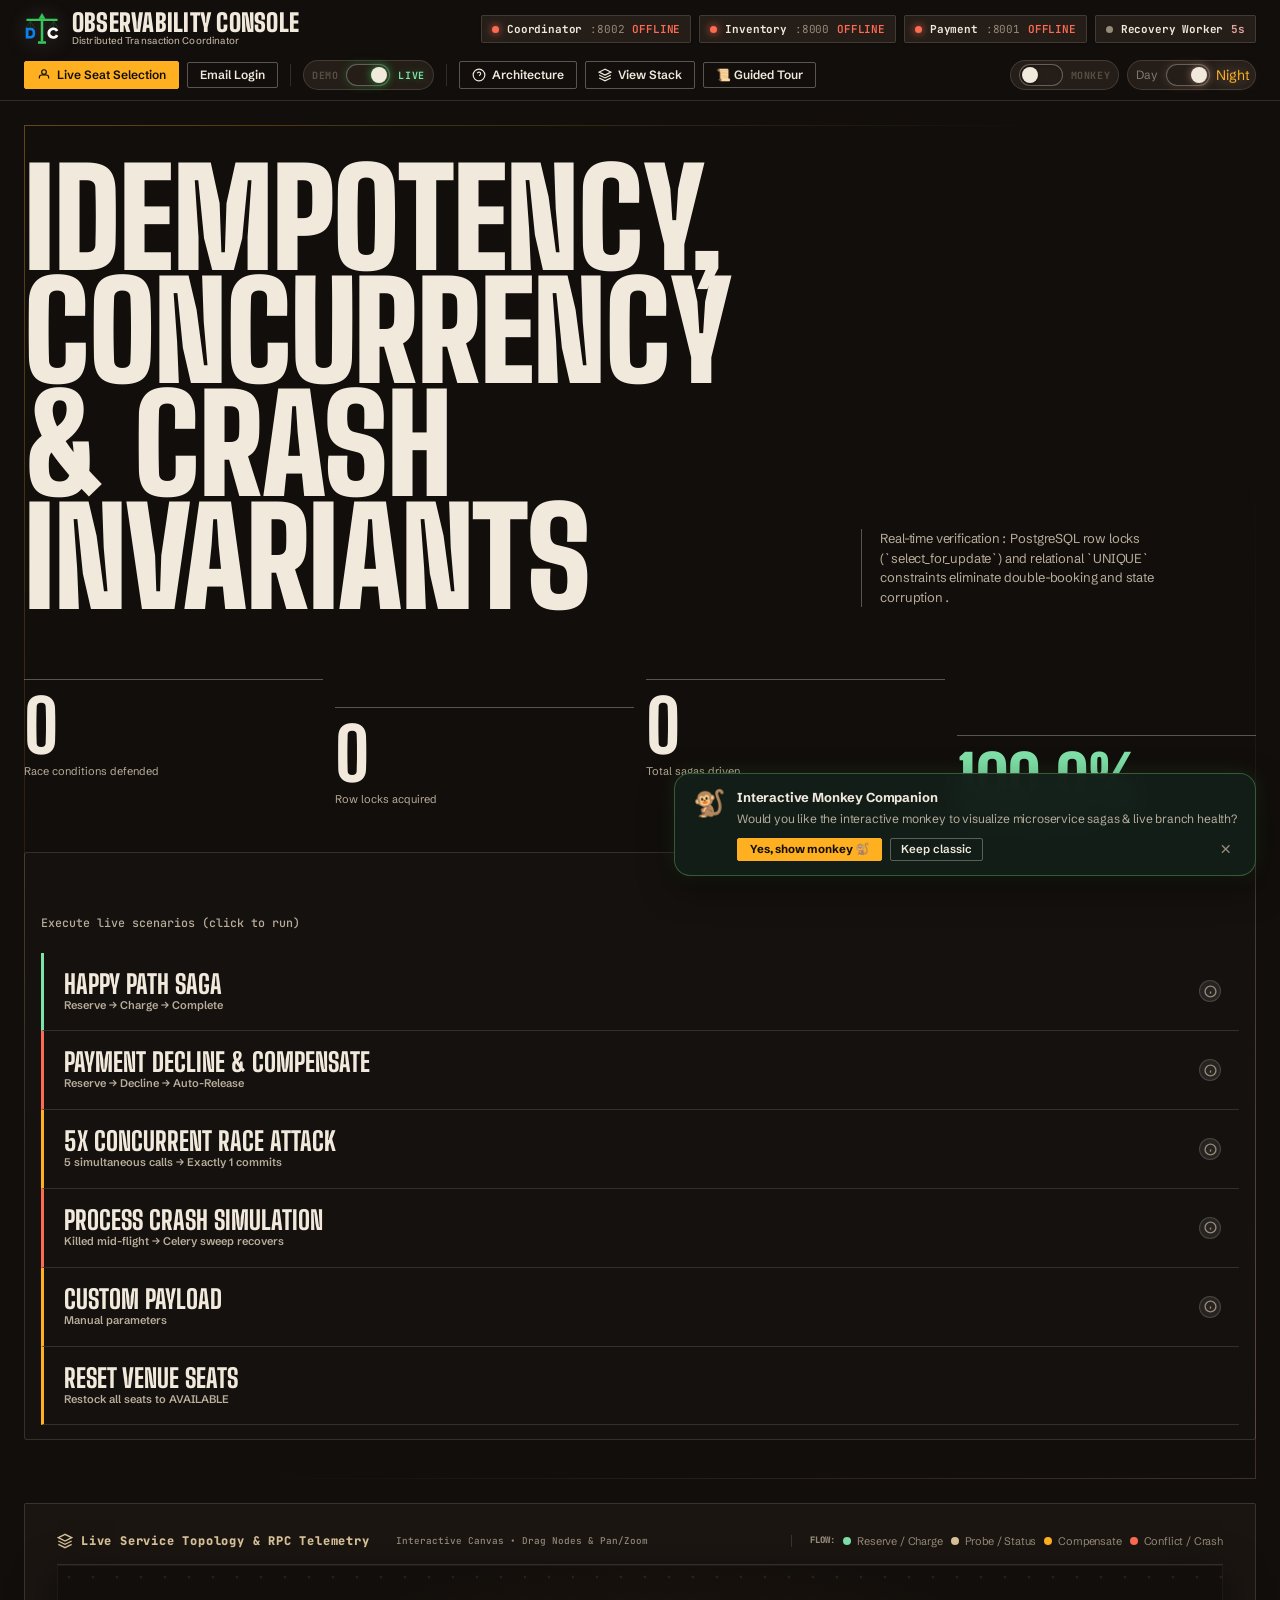
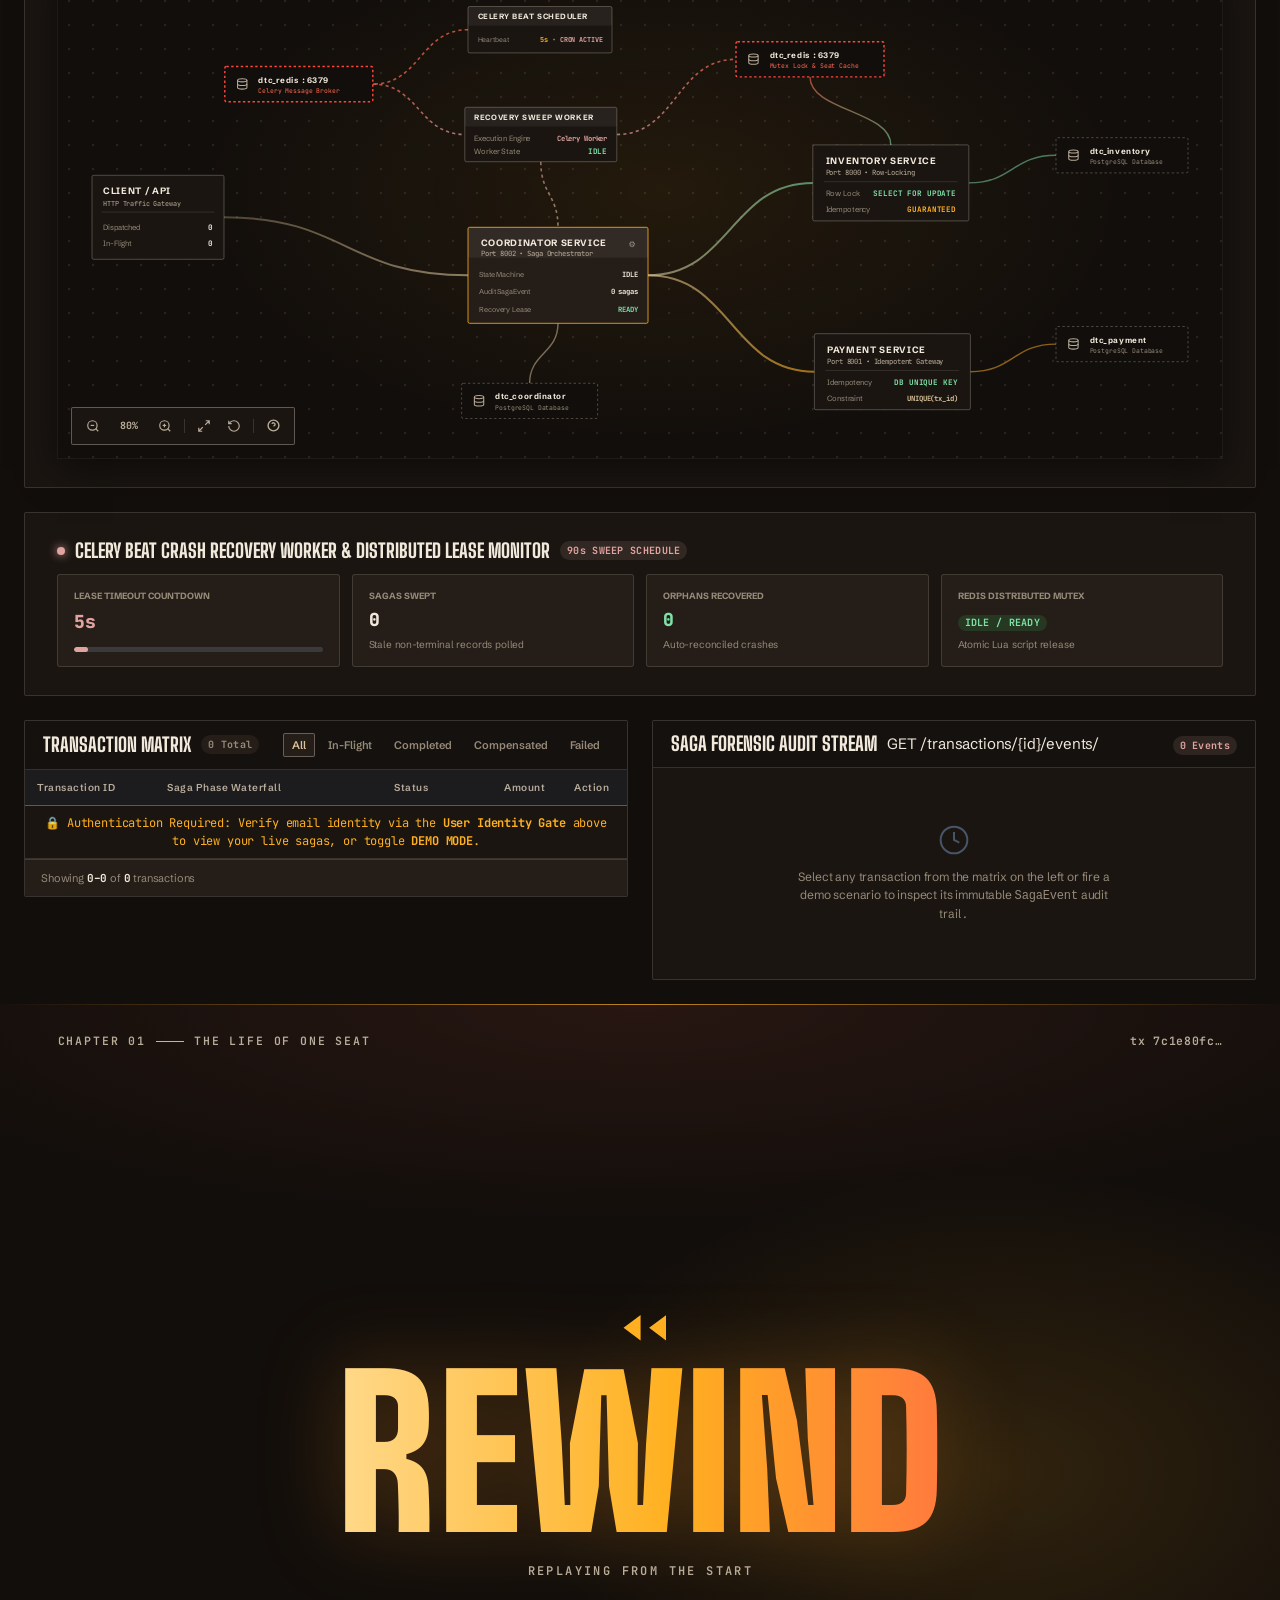
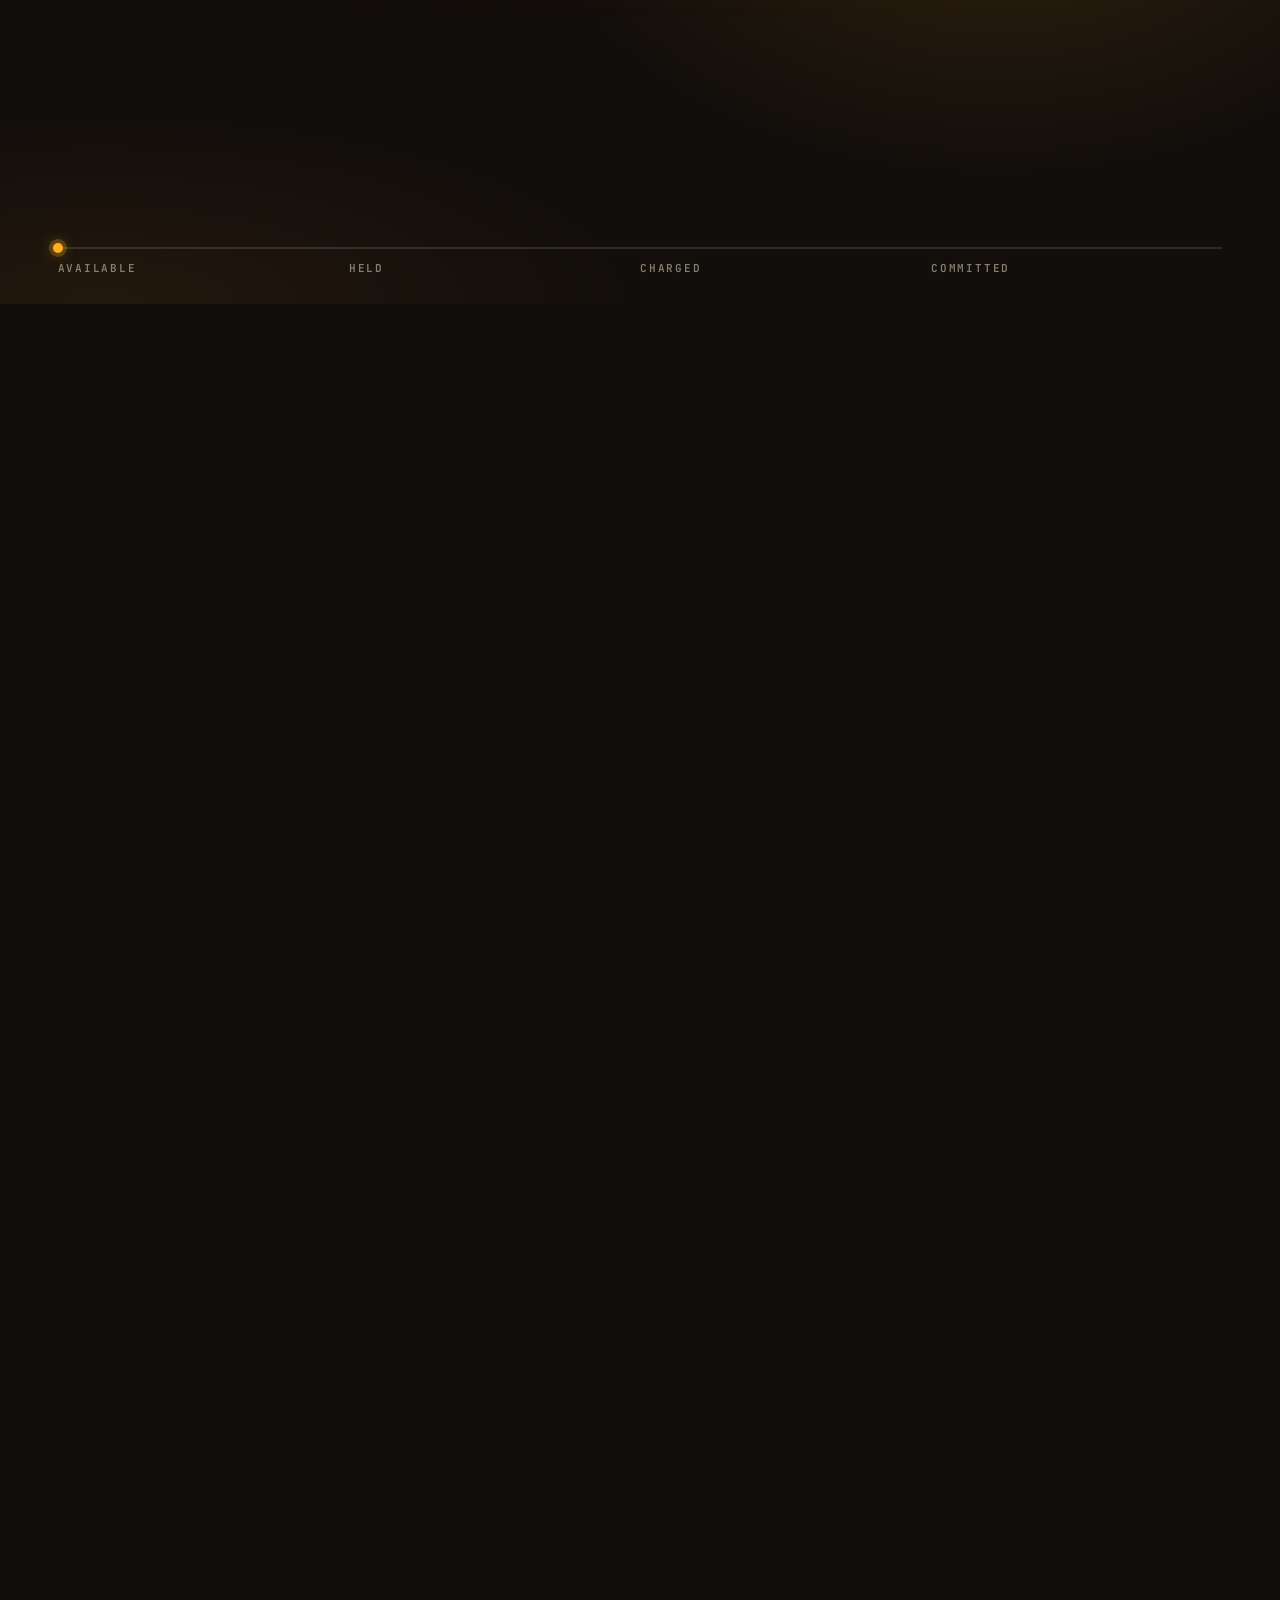
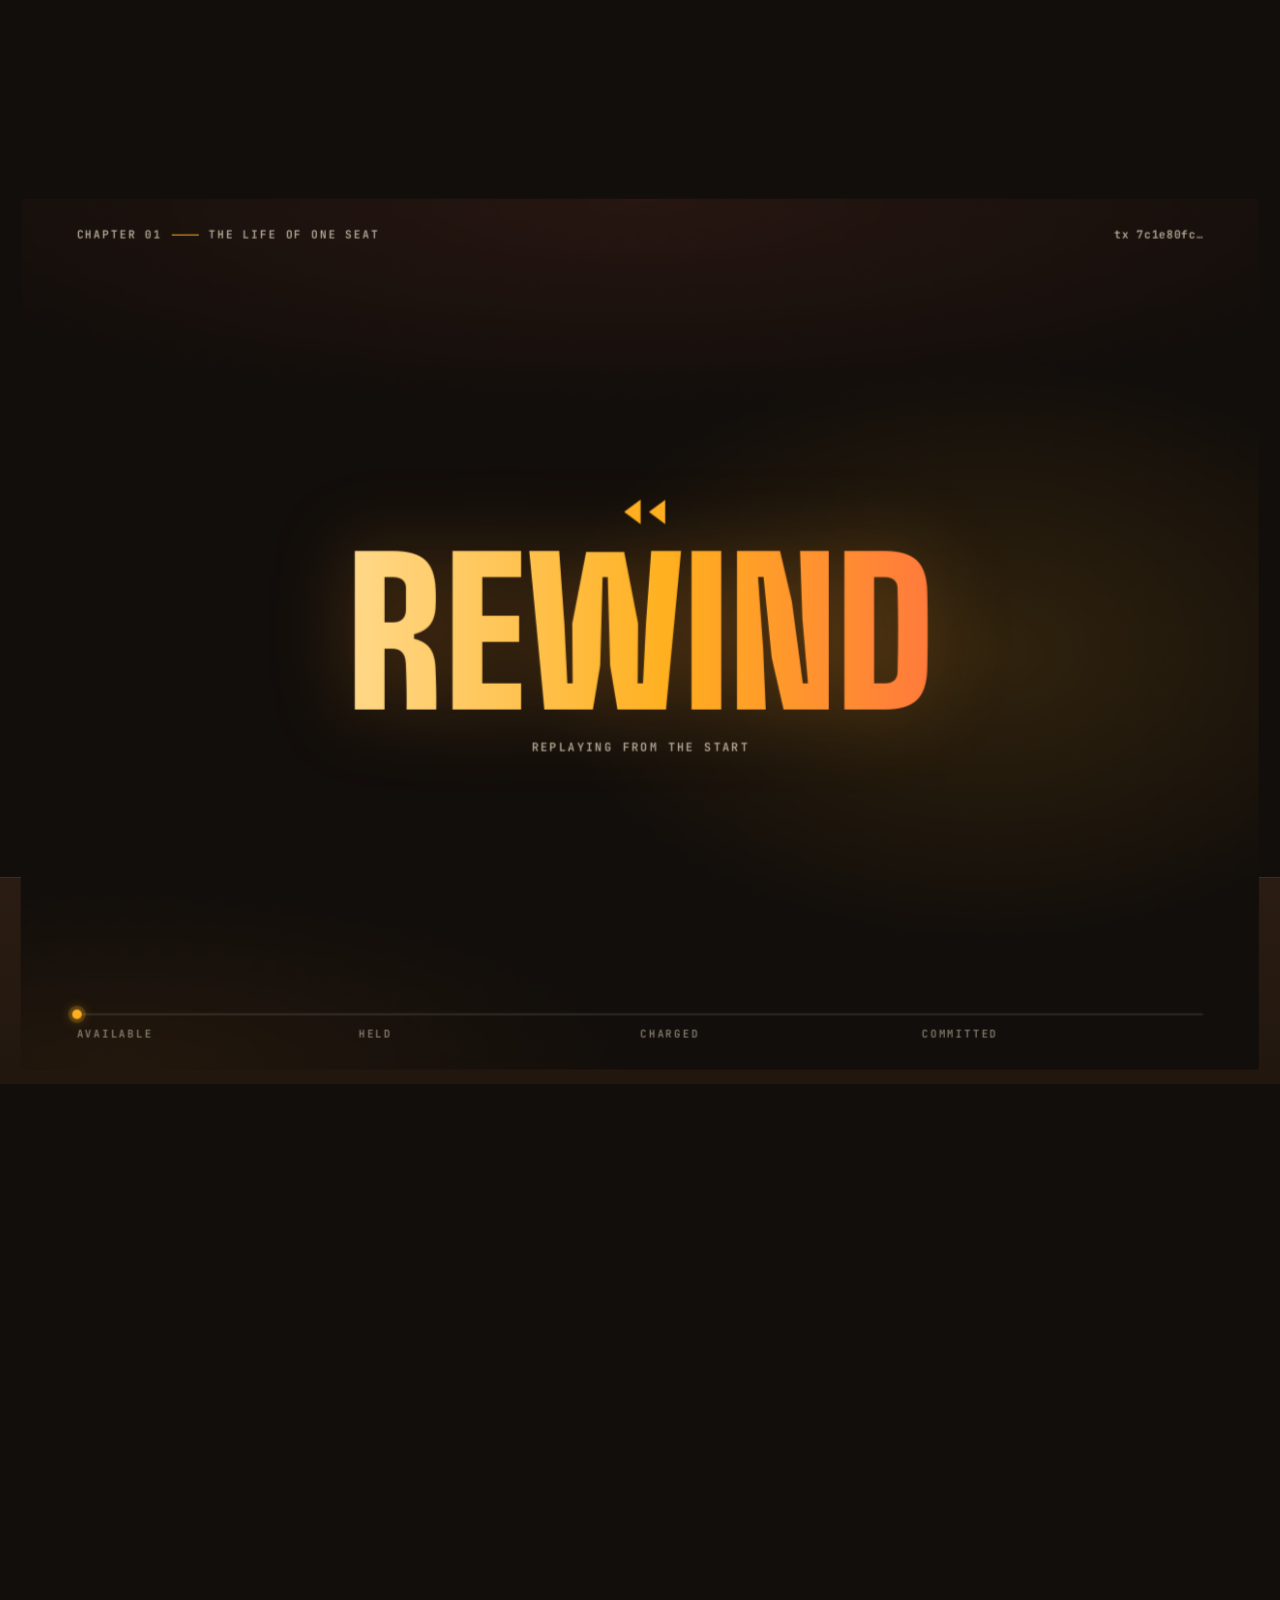
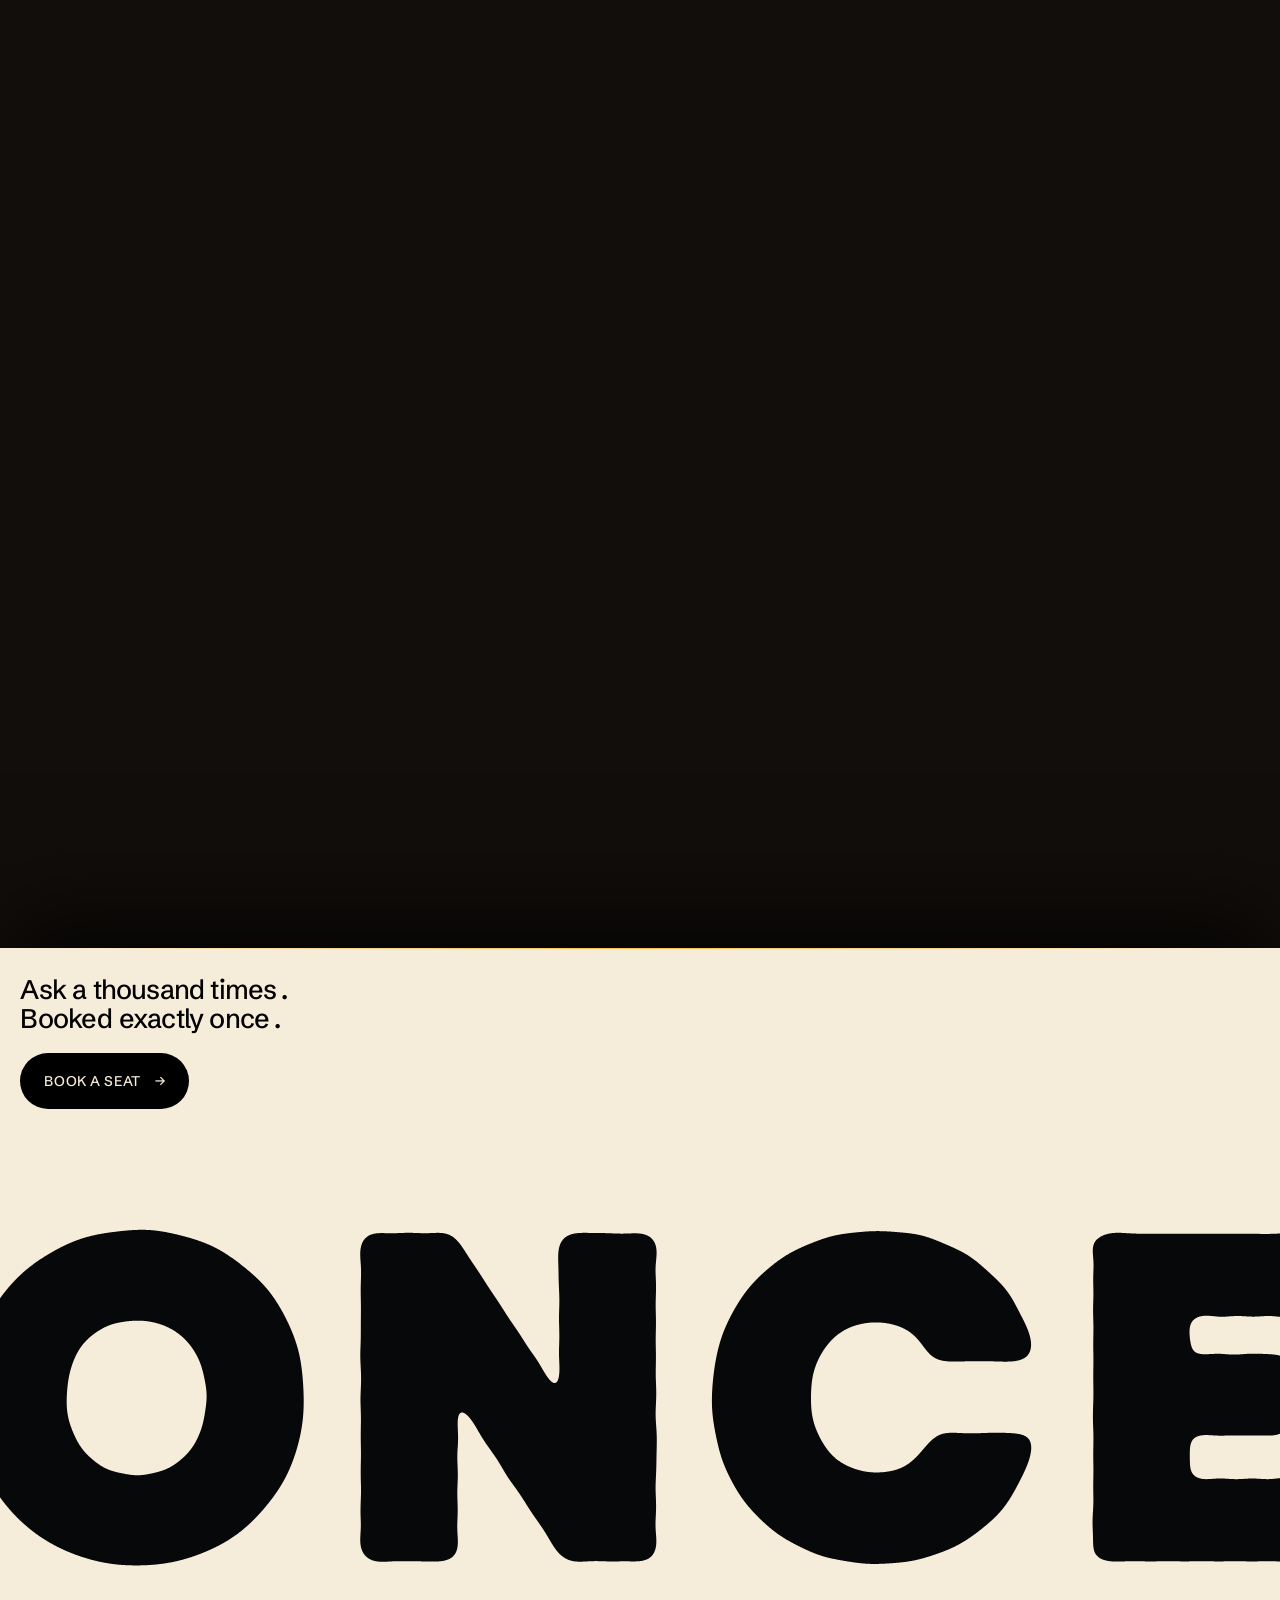
==== visualizer/index.html @ 2b2a1bd9 "Allow wheel scrolling to pass through canvas when inactive using overflow: clip" ====
<!DOCTYPE html>
<html lang="en">
<head>
  <meta charset="UTF-8">
  <meta name="viewport" content="width=device-width, initial-scale=1, viewport-fit=cover">
  <title>Observability Console — Distributed Transaction Coordinator</title>
  <link rel="icon" type="image/svg+xml" href="favicon.svg?v=3">
  <link rel="icon" type="image/png" sizes="192x192" href="favicon.png?v=3">
  <link rel="apple-touch-icon" sizes="180x180" href="apple-touch-icon.png?v=3">
  <link rel="alternate icon" href="favicon.ico?v=3">
  <link rel="stylesheet" href="style.css?v=4.9.0">
  <link rel="stylesheet" href="theme.css?v=2.0.0">
  <link rel="stylesheet" href="calm.css?v=1.0.0">
  <link rel="stylesheet" href="house-lights.css?v=1.1.0">
  <link rel="stylesheet" href="scroll-tour.css?v=1.2.0">
  <link rel="stylesheet" href="seat-story.css?v=1.4.0">
  <link rel="stylesheet" href="finale.css?v=1.0.0">
  <link rel="stylesheet" href="palette.css?v=2.0.0">
  <link rel="stylesheet" href="scenario-focus.css?v=1.2.0">
  <link rel="stylesheet" href="cursor.css?v=1.8.0">
  <link rel="preconnect" href="https://fonts.googleapis.com">
  <link rel="preconnect" href="https://fonts.gstatic.com" crossorigin>
  <link href="https://fonts.googleapis.com/css2?family=Big+Shoulders+Display:wght@800;900&family=Schibsted+Grotesk:wght@400;500;600;700&family=JetBrains+Mono:wght@400;500;600&family=Montserrat:wght@900&display=swap" rel="stylesheet">
  <script>
    if (window.location.hostname === "localhost" || window.location.hostname === "127.0.0.1" || window.location.hostname === "0.0.0.0" || window.location.hostname === "::1" || window.location.hostname === "[::1]" || window.location.protocol === "file:" || !window.location.hostname) {
      try {
        localStorage.removeItem("dtc_coordinator_url");
        localStorage.removeItem("dtc_inventory_url");
        localStorage.removeItem("dtc_payment_url");
      } catch (e) {}
    }
  </script>
</head>
<body>

  <!-- DTC Liquid Entry Preloader Screen (NeoLeaf Architecture) -->
  <div id="dtc-entry-screen" class="dtc-entry-overlay">
    <div class="dtc-entry-ambient-1"></div>
    <div class="dtc-entry-ambient-2"></div>

    <div class="dtc-entry-stage">
      <div id="dtc-entry-logo-wrap" class="dtc-entry-logo-wrap">
        <canvas id="dtc-entry-canvas"></canvas>
      </div>
      <div id="dtc-entry-meta" class="dtc-entry-meta">
        <div class="dtc-entry-counter">
          <span class="dtc-entry-loading-text">loading...</span>
          <span id="dtc-entry-pct" class="dtc-entry-pct-num">0</span>%
        </div>
      </div>
    </div>
  </div>

  <div id="toast-container" class="toast-container"></div>

  <header class="top-nav">
    <div class="nav-brand">
      <img src="dtc-logo.svg?v=3" alt="DTC Logo" class="logo-mark">
      <div>
        <div class="brand-title">Observability Console</div>
        <div class="brand-sub">Distributed Transaction Coordinator</div>
      </div>
    </div>

    <div class="health-strip monkey-branch-strip" id="monkey-branch-strip">
      <div class="mb-wrap" id="mb-wrap">
        <svg id="mb-back" class="mb-svg"></svg>
        <div class="mb-pills" id="mb-pills">
          <div class="health-node" id="node-health-coord" aria-label="Coordinator Service (:8002)">
            <span class="pulse-dot"></span>
            <span class="node-name">Coordinator</span>
            <span class="node-port">:8002</span>
            <span class="node-latency" id="lat-coord">-- ms</span>
          </div>

          <div class="health-node" id="node-health-inv" aria-label="Inventory Service (:8000)">
            <span class="pulse-dot"></span>
            <span class="node-name">Inventory</span>
            <span class="node-port">:8000</span>
            <span class="node-latency" id="lat-inv">-- ms</span>
          </div>

          <div class="health-node" id="node-health-pay" aria-label="Payment Service (:8001)">
            <span class="pulse-dot"></span>
            <span class="node-name">Payment</span>
            <span class="node-port">:8001</span>
            <span class="node-latency" id="lat-pay">-- ms</span>
          </div>

          <div class="health-node node-infra" id="node-health-celery" aria-label="Celery Beat Crash Recovery (90s Sweep)">
            <span class="pulse-dot"></span>
            <span class="node-name">Recovery Worker</span>
            <span class="node-countdown" id="sweep-countdown">90s</span>
          </div>
        </div>
        <svg id="mb-front" class="mb-svg"></svg>
        <button id="mb-help" class="mb-help-btn" hidden style="position:absolute;z-index:5">Help monkey 🪢</button>
      </div>
    </div>

    <div class="nav-controls">
      <div class="nav-controls-left">
        <a href="booking.html" class="btn btn-primary" id="btn-live-booking" style="position: relative; padding: 6px 12px; font-size: 12px; text-decoration: none; display: inline-flex; align-items: center; gap: 6px;" aria-label="Switch to Live Real-Time Seat Selection">
          <svg viewBox="0 0 24 24" width="14" height="14" fill="none" stroke="currentColor" stroke-width="2"><path d="M4 18v-2a4 4 0 0 1 4-4h8a4 4 0 0 1 4 4v2"/><circle cx="12" cy="7" r="4"/></svg>
          <span>Live Seat Selection</span>
          
          <div style="position: absolute; top: calc(100% + 8px); left: 20px; pointer-events: none; z-index: 100; white-space: nowrap;">
            <svg width="30" height="30" style="position: absolute; left: 10px; top: -10px; overflow: visible;" fill="none" stroke="#38bdf8" stroke-width="1.5" stroke-linecap="round" stroke-linejoin="round">
              <path d="M25,25 Q15,10 4,4" />
              <path d="M4,4 L12,5 M4,4 L5,12" />
            </svg>
            <span style="font-family: var(--font-sans, system-ui, -apple-system, sans-serif); font-size: 0.7rem; font-weight: 700; text-transform: uppercase; letter-spacing: 0.5px; color: #38bdf8; display: block; margin-left: 40px; margin-top: 20px; background: rgba(56, 189, 248, 0.1); padding: 4px 8px; border-radius: 4px; border: 1px solid rgba(56, 189, 248, 0.2);">Book your seats here</span>
          </div>
        </a>

        <!-- Fan Identity Button -->
        <button id="btn-open-auth-main" class="btn btn-secondary btn-sm" aria-label="Fan Identity & Authentication" style="display: inline-flex; align-items: center; gap: 6px; border: 1px solid rgba(56, 189, 248, 0.4); background: rgba(56, 189, 248, 0.1); color: #38bdf8; font-weight: 600; padding: 6px 12px; font-size: 12px;">
          <span id="main-user-avatar-icon">👤</span>
          <span id="main-user-email-label">Fan Login (Email OTP)</span>
        </button>

        <div class="nav-control-divider"></div>

        <!-- 1. DEMO ⟷ LIVE Sliding Mode Toggle -->
        <div class="sliding-toggle-group mode-toggle-container" id="mode-toggle-wrap">
          <span class="toggle-side-label toggle-label-demo" id="label-demo" onclick="window.setBackendMode(true)">DEMO</span>
          <label class="switch-toggle" for="toggle-sim-mode" aria-label="Toggle between DEMO simulation and LIVE backend">
            <input type="checkbox" id="toggle-sim-mode" aria-label="Toggle backend mode (Checked: Demo, Unchecked: Live)" />
            <span class="toggle-slider">
              <span class="toggle-knob"></span>
            </span>
          </label>
          <span class="toggle-side-label toggle-label-live active" id="label-live" onclick="window.setBackendMode(false)">LIVE</span>
        </div>

        <div class="nav-control-divider"></div>

        <button id="btn-how-it-works" class="btn btn-outline" aria-label="View 60-second architecture guide">
          <svg viewBox="0 0 24 24" width="14" height="14" fill="none" stroke="currentColor" stroke-width="2"><circle cx="12" cy="12" r="10"/><path d="M9.09 9a3 3 0 0 1 5.83 1c0 2-3 3-3 3M12 17h.01"/></svg>
          Architecture
        </button>

        <button id="btn-view-stack" class="btn btn-outline" aria-label="View Project Tech Stack">
          <svg viewBox="0 0 24 24" width="14" height="14" fill="none" stroke="currentColor" stroke-width="2"><polygon points="12 2 2 7 12 12 22 7 12 2"/><polyline points="2 17 12 22 22 17"/><polyline points="2 12 12 17 22 12"/></svg>
          View Stack
        </button>
      </div>

      <div class="nav-controls-right">
        <!-- Interactive Monkey Toggle -->
        <div class="sliding-toggle-group monkey-toggle-container" id="monkey-toggle-wrap" aria-label="Toggle interactive Monkey Companion">
          <span class="toggle-side-icon" id="monkey-toggle-icon" style="font-size: 13px;" onclick="window.toggleMonkeyCompanion()">🐒</span>
          <label class="switch-toggle" for="toggle-monkey-mode" aria-label="Toggle Monkey Companion">
            <input type="checkbox" id="toggle-monkey-mode" aria-label="Toggle Monkey Companion" />
            <span class="toggle-slider">
              <span class="toggle-knob"></span>
            </span>
          </label>
          <span class="toggle-side-label" id="monkey-toggle-label" onclick="window.toggleMonkeyCompanion()">MONKEY</span>
        </div>

        <div class="sliding-toggle-group theme-toggle-container" id="theme-toggle-wrap">
          <span class="toggle-side-icon toggle-icon-light" id="icon-theme-light" aria-label="Light Theme" onclick="window.setDashboardTheme('light')">☀️</span>
          <label class="switch-toggle" for="toggle-theme" aria-label="Toggle between Light and Dark theme">
            <input type="checkbox" id="toggle-theme" aria-label="Toggle Theme (Checked: Light, Unchecked: Dark)" />
            <span class="toggle-slider">
              <span class="toggle-knob"></span>
            </span>
          </label>
          <span class="toggle-side-icon toggle-icon-dark active" id="icon-theme-dark" aria-label="Dark Theme" onclick="window.setDashboardTheme('dark')">🌙</span>
        </div>
      </div>
    </div>
  </header>

  <main class="dashboard-body">

    <section class="proof-panel">
      <div class="proof-header">
        <div class="proof-title-area">
          <h2>Idempotency, Concurrency & Crash Invariants</h2>
          <p>Real-time verification: PostgreSQL row locks (`select_for_update`) and relational `UNIQUE` constraints eliminate double-booking and state corruption.</p>
        </div>
        <div class="proof-stats">
          <div class="stat-card">
            <div class="stat-num" id="stat-race-defended">0</div>
            <div class="stat-label">Race conditions defended</div>
          </div>
          <div class="stat-card">
            <div class="stat-num" id="stat-locks-enforced">0</div>
            <div class="stat-label">Row locks acquired</div>
          </div>
          <div class="stat-card">
            <div class="stat-num" id="stat-sagas-total">0</div>
            <div class="stat-label">Total sagas driven</div>
          </div>
          <div class="stat-card stat-highlight">
            <div class="stat-num text-success" id="stat-double-booking">100.0%</div>
            <div class="stat-label">Double-booking prevention</div>
          </div>
        </div>
      </div>

      <div class="scenario-bar">
        <div class="scenario-label">Execute live scenarios (click to run)</div>
        <div class="scenario-buttons">
          <button class="btn btn-scenario btn-scenario-happy" id="btn-demo-happy">
            <span class="btn-icon">⦿</span>
            <div class="btn-text">
              <strong>Happy Path Saga</strong>
              <small>Reserve → Charge → Complete</small>
            </div>
            <span class="scenario-info-btn" onclick="event.stopPropagation(); window.showScenarioInfo('happy')" title="Scenario Info">
              <svg viewBox="0 0 24 24" width="13" height="13" fill="none" stroke="currentColor" stroke-width="2.5"><circle cx="12" cy="12" r="10"/><line x1="12" y1="16" x2="12" y2="12"/><line x1="12" y1="8" x2="12.01" y2="8"/></svg>
            </span>
          </button>

          <button class="btn btn-scenario btn-scenario-comp" id="btn-demo-fail">
            <span class="btn-icon">⦿</span>
            <div class="btn-text">
              <strong>Payment Decline & Compensate</strong>
              <small>Reserve → Decline → Auto-Release</small>
            </div>
            <span class="scenario-info-btn" onclick="event.stopPropagation(); window.showScenarioInfo('fail')" title="Scenario Info">
              <svg viewBox="0 0 24 24" width="13" height="13" fill="none" stroke="currentColor" stroke-width="2.5"><circle cx="12" cy="12" r="10"/><line x1="12" y1="16" x2="12" y2="12"/><line x1="12" y1="8" x2="12.01" y2="8"/></svg>
            </span>
          </button>

          <button class="btn btn-scenario btn-scenario-race" id="btn-demo-race">
            <span class="btn-icon">⦿</span>
            <div class="btn-text">
              <strong>5x Concurrent Race Attack</strong>
              <small>5 simultaneous calls → Exactly 1 commits</small>
            </div>
            <span class="scenario-info-btn" onclick="event.stopPropagation(); window.showScenarioInfo('race')" title="Scenario Info">
              <svg viewBox="0 0 24 24" width="13" height="13" fill="none" stroke="currentColor" stroke-width="2.5"><circle cx="12" cy="12" r="10"/><line x1="12" y1="16" x2="12" y2="12"/><line x1="12" y1="8" x2="12.01" y2="8"/></svg>
            </span>
          </button>

          <button class="btn btn-scenario btn-scenario-crash" id="btn-demo-crash">
            <span class="btn-icon">⦿</span>
            <div class="btn-text">
              <strong>Process Crash Simulation</strong>
              <small>Killed mid-flight → Celery sweep recovers</small>
            </div>
            <span class="scenario-info-btn" onclick="event.stopPropagation(); window.showScenarioInfo('crash')" title="Scenario Info">
              <svg viewBox="0 0 24 24" width="13" height="13" fill="none" stroke="currentColor" stroke-width="2.5"><circle cx="12" cy="12" r="10"/><line x1="12" y1="16" x2="12" y2="12"/><line x1="12" y1="8" x2="12.01" y2="8"/></svg>
            </span>
          </button>

          <button class="btn btn-scenario btn-scenario-custom" id="btn-toggle-custom">
            <span class="btn-icon">⦿</span>
            <div class="btn-text">
              <strong>Custom Payload</strong>
              <small>Manual parameters</small>
            </div>
            <span class="scenario-info-btn" onclick="event.stopPropagation(); window.showScenarioInfo('custom')" title="Scenario Info">
              <svg viewBox="0 0 24 24" width="13" height="13" fill="none" stroke="currentColor" stroke-width="2.5"><circle cx="12" cy="12" r="10"/><line x1="12" y1="16" x2="12" y2="12"/><line x1="12" y1="8" x2="12.01" y2="8"/></svg>
            </span>
          </button>

          <button class="btn btn-scenario" id="btn-reset-seats" style="background: rgba(59, 130, 246, 0.1); border-color: rgba(59, 130, 246, 0.3);">
            <span class="btn-icon">⦿</span>
            <div class="btn-text">
              <strong>Reset Venue Seats</strong>
              <small>Restock all seats to AVAILABLE</small>
            </div>
          </button>
        </div>
      </div>

      <div id="custom-payload-drawer" class="custom-drawer hidden">
        <form id="form-custom-tx" class="custom-form">
          <div class="form-grid">
            <div class="form-field">
              <label>Target Venue Seat (Inventory PK):</label>
              <select id="cust-seat-id" class="form-control" style="background: var(--bg-surface); color: var(--text-primary); border: 1px solid var(--border-subtle); padding: 7px 10px; border-radius: var(--radius-xs); font-family: var(--font-mono); font-size: 11.5px;">
                <option value="">Loading active seats...</option>
              </select>
            </div>
            <div class="form-field">
              <label>Seat Tier Price ($) [Locked]:</label>
              <input type="number" id="cust-amount" value="500" min="0" step="0.01" readonly style="background: rgba(255, 255, 255, 0.04); color: var(--text-secondary); cursor: not-allowed; border: 1px solid var(--border-subtle); padding: 7px 10px; border-radius: var(--radius-xs); font-family: var(--font-mono); font-size: 11.5px;" title="Price is strictly bound to the selected seat tier (VIP: $750, Premium: $500, Standard: $350) and cannot be manually modified.">
            </div>
            <div class="form-field">
              <label>Transaction ID [Server Enforced]:</label>
              <input type="text" id="cust-tx-id" value="Server-assigned UUIDv4" readonly style="background: rgba(255, 255, 255, 0.04); color: var(--text-secondary); cursor: not-allowed; border: 1px solid var(--border-subtle); padding: 7px 10px; border-radius: var(--radius-xs); font-family: var(--font-mono); font-size: 11.5px;" title="Coordinator automatically generates and guarantees UUIDv4 server-side.">
            </div>
            <div class="form-field">
              <label>Execution Pipeline Mode:</label>
              <select id="cust-exec-mode" class="form-control" style="background: var(--bg-surface); color: var(--text-primary); border: 1px solid var(--border-subtle); padding: 7px 10px; border-radius: var(--radius-xs); font-size: 11.5px;">
                <option value="async" selected>Asynchronous (Background Celery Worker)</option>
                <option value="sync">Synchronous (Wait for Complete Response)</option>
              </select>
            </div>
          </div>
          <div class="form-actions" style="justify-content: flex-end;">
            <button type="submit" class="btn btn-primary btn-sm">Dispatch Seat Booking Saga</button>
          </div>
        </form>
      </div>
    </section>

    <section class="topology-section">
      <div class="section-header">
        <div class="section-title">
          <svg viewBox="0 0 24 24" width="16" height="16" fill="none" stroke="currentColor" stroke-width="2"><polygon points="12 2 2 7 12 12 22 7 12 2"/><polyline points="2 17 12 22 22 17"/><polyline points="2 12 12 17 22 12"/></svg>
          Live Service Topology & RPC Telemetry
          <span class="canvas-mode-pill">Interactive Canvas • Drag Nodes & Pan/Zoom</span>
        </div>
        
        <div class="topology-header-controls">
          <div class="topology-legend">
            <div class="legend-divider"></div>
            <div class="legend-group">
              <span class="legend-type-label">FLOW:</span>
              <span class="legend-item"><span class="dot dot-green"></span> Reserve / Charge</span>
              <span class="legend-item"><span class="dot dot-blue"></span> Probe / Status</span>
              <span class="legend-item"><span class="dot dot-orange"></span> Compensate</span>
              <span class="legend-item"><span class="dot dot-red"></span> Conflict / Crash</span>
            </div>
          </div>
        </div>
      </div>

      <div class="topology-canvas-container" id="topology-canvas-container">
        <!-- Floating Canvas Toolbar (Obsidian style with shortcuts tooltip) -->
        <div class="canvas-controls-bar" id="canvas-controls-bar">
          <button id="btn-canvas-zoom-out" class="canvas-ctrl-btn" title="Zoom Out (– / - key)">
            <svg viewBox="0 0 24 24" width="14" height="14" fill="none" stroke="currentColor" stroke-width="2"><circle cx="11" cy="11" r="8"/><line x1="21" y1="21" x2="16.65" y2="16.65"/><line x1="8" y1="11" x2="14" y2="11"/></svg>
          </button>
          <span class="canvas-zoom-label" id="canvas-zoom-label">100%</span>
          <button id="btn-canvas-zoom-in" class="canvas-ctrl-btn" title="Zoom In (+ / = key)">
            <svg viewBox="0 0 24 24" width="14" height="14" fill="none" stroke="currentColor" stroke-width="2"><circle cx="11" cy="11" r="8"/><line x1="21" y1="21" x2="16.65" y2="16.65"/><line x1="11" y1="8" x2="11" y2="14"/><line x1="8" y1="11" x2="14" y2="11"/></svg>
          </button>
          <div class="canvas-ctrl-divider"></div>
          <button id="btn-canvas-fit-view" class="canvas-ctrl-btn" title="Fit All Nodes (Recenter View)">
            <svg viewBox="0 0 24 24" width="14" height="14" fill="none" stroke="currentColor" stroke-width="2"><path d="M15 3h6v6M9 21H3v-6M21 3l-7 7M3 21l7-7"/></svg>
          </button>
          <button id="btn-canvas-reset-layout" class="canvas-ctrl-btn" title="Reset Node Positions to Default">
            <svg viewBox="0 0 24 24" width="14" height="14" fill="none" stroke="currentColor" stroke-width="2"><path d="M3 12a9 9 0 1 0 9-9 9.75 9.75 0 0 0-6.74 2.74L3 8"/><path d="M3 3v5h5"/></svg>
          </button>
          <div class="canvas-ctrl-divider"></div>
          <div class="canvas-help-wrapper">
            <button id="btn-canvas-shortcuts" class="canvas-ctrl-btn" title="Keyboard & Mouse Shortcuts">
              <svg viewBox="0 0 24 24" width="13" height="13" fill="none" stroke="currentColor" stroke-width="2.5"><circle cx="12" cy="12" r="10"/><path d="M9.09 9a3 3 0 0 1 5.83 1c0 2-3 3-3 3M12 17h.01"/></svg>
            </button>
            <div class="canvas-shortcuts-tooltip" id="canvas-shortcuts-tooltip">
              <div class="tooltip-title">Canvas Navigation</div>
              <div class="shortcut-row"><span>Zoom In / Out</span><span class="kbd-badge">+ / – or Scroll</span></div>
              <div class="shortcut-row"><span>Pan Viewport</span><span class="kbd-badge">Drag Background</span></div>
              <div class="shortcut-row"><span>Move Service</span><span class="kbd-badge">Drag Node Card</span></div>
              <div class="shortcut-row"><span>Focus Node</span><span class="kbd-badge">Double Click</span></div>
              <div class="shortcut-row"><span>Recenter</span><span class="kbd-badge">Fit View Icon</span></div>
            </div>
          </div>
        </div>

        <svg id="topology-svg" width="100%" height="100%">
          <defs>
            <!-- Canvas Dot Grid Pattern -->
            <pattern id="canvas-dot-grid" width="24" height="24" patternUnits="userSpaceOnUse">
              <circle cx="12" cy="12" r="1.2" class="canvas-grid-dot" />
            </pattern>

            <filter id="glow-green" x="-20%" y="-20%" width="140%" height="140%">
              <feGaussianBlur stdDeviation="3" result="blur" />
              <feComposite in="SourceGraphic" in2="blur" operator="over" />
            </filter>
            <filter id="glow-blue" x="-20%" y="-20%" width="140%" height="140%">
              <feGaussianBlur stdDeviation="3" result="blur" />
              <feComposite in="SourceGraphic" in2="blur" operator="over" />
            </filter>
            <filter id="glow-orange" x="-20%" y="-20%" width="140%" height="140%">
              <feGaussianBlur stdDeviation="3" result="blur" />
              <feComposite in="SourceGraphic" in2="blur" operator="over" />
            </filter>
            <filter id="glow-red" x="-20%" y="-20%" width="140%" height="140%">
              <feGaussianBlur stdDeviation="4" result="blur" />
              <feComposite in="SourceGraphic" in2="blur" operator="over" />
            </filter>
            <filter id="glow-purple" x="-20%" y="-20%" width="140%" height="140%">
              <feGaussianBlur stdDeviation="3" result="blur" />
              <feComposite in="SourceGraphic" in2="blur" operator="over" />
            </filter>

            <linearGradient id="grad-client-coord" x1="0%" y1="0%" x2="100%" y2="0%">
              <stop offset="0%" stop-color="#38bdf8" stop-opacity="0.3"/>
              <stop offset="100%" stop-color="#818cf8" stop-opacity="0.6"/>
            </linearGradient>
            <linearGradient id="grad-coord-inv" x1="0%" y1="0%" x2="100%" y2="0%">
              <stop offset="0%" stop-color="#818cf8" stop-opacity="0.6"/>
              <stop offset="100%" stop-color="#34d399" stop-opacity="0.6"/>
            </linearGradient>
            <linearGradient id="grad-coord-pay" x1="0%" y1="0%" x2="100%" y2="0%">
              <stop offset="0%" stop-color="#818cf8" stop-opacity="0.6"/>
              <stop offset="100%" stop-color="#f59e0b" stop-opacity="0.6"/>
            </linearGradient>
            <linearGradient id="grad-beat-dbbroker" x1="100%" y1="0%" x2="0%" y2="0%">
              <stop offset="0%" stop-color="#ec4899" stop-opacity="0.7"/>
              <stop offset="100%" stop-color="#ef4444" stop-opacity="0.7"/>
            </linearGradient>
            <linearGradient id="grad-dbbroker-worker" x1="0%" y1="0%" x2="100%" y2="100%">
              <stop offset="0%" stop-color="#ef4444" stop-opacity="0.7"/>
              <stop offset="100%" stop-color="#c084fc" stop-opacity="0.7"/>
            </linearGradient>
            <linearGradient id="grad-worker-dbcache" x1="0%" y1="100%" x2="100%" y2="0%">
              <stop offset="0%" stop-color="#c084fc" stop-opacity="0.7"/>
              <stop offset="100%" stop-color="#ef4444" stop-opacity="0.7"/>
            </linearGradient>
            <linearGradient id="grad-inv-dbcache" x1="0%" y1="100%" x2="0%" y2="0%">
              <stop offset="0%" stop-color="#34d399" stop-opacity="0.7"/>
              <stop offset="100%" stop-color="#ef4444" stop-opacity="0.7"/>
            </linearGradient>
            <linearGradient id="grad-worker-coord" x1="0%" y1="0%" x2="0%" y2="100%">
              <stop offset="0%" stop-color="#c084fc" stop-opacity="0.6"/>
              <stop offset="100%" stop-color="#818cf8" stop-opacity="0.6"/>
            </linearGradient>
            <linearGradient id="grad-coord-dbcoord" x1="0%" y1="0%" x2="0%" y2="100%">
              <stop offset="0%" stop-color="#818cf8" stop-opacity="0.6"/>
              <stop offset="100%" stop-color="#3b82f6" stop-opacity="0.6"/>
            </linearGradient>
            <linearGradient id="grad-inv-dbinv" x1="0%" y1="0%" x2="100%" y2="0%">
              <stop offset="0%" stop-color="#34d399" stop-opacity="0.6"/>
              <stop offset="100%" stop-color="#10b981" stop-opacity="0.6"/>
            </linearGradient>
            <linearGradient id="grad-pay-dbpay" x1="0%" y1="0%" x2="100%" y2="0%">
              <stop offset="0%" stop-color="#f59e0b" stop-opacity="0.6"/>
              <stop offset="100%" stop-color="#f59e0b" stop-opacity="0.6"/>
            </linearGradient>
          </defs>

          <rect id="canvas-bg-rect" width="100%" height="100%" fill="url(#canvas-dot-grid)"></rect>

          <g id="canvas-world">
            <g id="edges-layer">
              <path id="path-client-coord" class="topo-edge" d="" stroke="url(#grad-client-coord)" stroke-width="2.5" fill="none"/>
              <path id="path-coord-inv" class="topo-edge" d="" stroke="url(#grad-coord-inv)" stroke-width="2.5" fill="none"/>
              <path id="path-coord-pay" class="topo-edge" d="" stroke="url(#grad-coord-pay)" stroke-width="2.5" fill="none"/>
              <path id="path-inv-coord" d="" stroke="none" fill="none"/>
              <path id="path-pay-coord" d="" stroke="none" fill="none"/>
              <path id="path-beat-dbbroker" class="topo-edge topo-edge-beat" d="" stroke="url(#grad-beat-dbbroker)" stroke-width="2" stroke-dasharray="4,4" fill="none"/>
              <path id="path-dbbroker-worker" class="topo-edge topo-edge-worker" d="" stroke="url(#grad-dbbroker-worker)" stroke-width="2" stroke-dasharray="4,4" fill="none"/>
              <path id="path-worker-dbcache" class="topo-edge topo-edge-worker" d="" stroke="url(#grad-worker-dbcache)" stroke-width="2" stroke-dasharray="4,4" fill="none"/>
              <path id="path-inv-dbcache" class="topo-edge topo-edge-db" d="" stroke="url(#grad-inv-dbcache)" stroke-width="2" fill="none"/>
              <path id="path-worker-coord" class="topo-edge topo-edge-worker" d="" stroke="url(#grad-worker-coord)" stroke-width="2" stroke-dasharray="4,4" fill="none"/>
              <path id="path-coord-dbcoord" class="topo-edge topo-edge-db" d="" stroke="url(#grad-coord-dbcoord)" stroke-width="2" fill="none"/>
              <path id="path-inv-dbinv" class="topo-edge topo-edge-db" d="" stroke="url(#grad-inv-dbinv)" stroke-width="2" fill="none"/>
              <path id="path-pay-dbpay" class="topo-edge topo-edge-db" d="" stroke="url(#grad-pay-dbpay)" stroke-width="2" fill="none"/>
            </g>

            <g id="pulse-layer"></g>

            <g id="nodes-layer">
              <!-- 1. Client / API Node -->
              <g class="topo-node-group" id="node-group-client" data-node-key="client" title="Double click to focus node • Drag to reposition">
                <rect id="node-box-client" class="node-box node-box-client" width="165" height="105" rx="2"/>
                <circle cx="24" cy="24" r="10" fill="#0284c7" opacity="0.2"/>
                <text x="24" y="28" font-size="12" fill="#38bdf8" text-anchor="middle">🌐</text>
                <text x="14" y="24" class="node-title">CLIENT / API</text>
                <text x="14" y="38" class="node-sub" style="font-size: 8.5px;">HTTP Traffic Gateway</text>
                <line x1="12" y1="46" x2="153" y2="46" stroke="#1e293b" stroke-width="1"/>
                <text x="14" y="68" class="node-stat-label">Dispatched</text>
                <text x="151" y="68" class="node-stat-val font-mono" id="topo-client-sent" text-anchor="end">0</text>
                <text x="14" y="88" class="node-stat-label">In-Flight</text>
                <text x="151" y="88" class="node-stat-val font-mono" id="topo-client-active" text-anchor="end">0</text>
              </g>

              <!-- 2. Celery Beat Scheduler Node -->
              <g class="topo-node-group" id="node-group-beat" data-node-key="beat" title="Double click to focus node • Drag to reposition">
                <rect id="node-box-beat" class="node-box node-box-beat" width="180" height="58" rx="2"/>
                <rect class="node-header-bar node-header-beat" x="0" y="0" width="180" height="24" rx="2"/>
                <circle cx="18" cy="12" r="6" fill="#ec4899" opacity="0.4"/>
                <text x="18" y="15" font-size="8.5" fill="#f472b6" text-anchor="middle">⏱️</text>
                <text x="12" y="16" class="node-title" style="font-size: 9.5px;">CELERY BEAT SCHEDULER</text>
                
                <text x="12" y="44" class="node-stat-label" style="font-size: 8.5px;">Heartbeat</text>
                <text x="168" y="44" class="node-stat-val font-mono" text-anchor="end" style="font-size: 8.5px;"><tspan class="text-accent" id="topo-beat-countdown">90s</tspan><tspan fill="#64748b"> • </tspan><tspan class="text-purple">CRON ACTIVE</tspan></text>
              </g>

              <!-- 3. Dedicated Redis DB Node 1: Task Broker -->
              <g class="topo-node-group" id="node-group-db-redis-broker" data-node-key="db-redis-broker" title="Double click to focus node • Drag to reposition">
                <rect id="node-box-db-redis-broker" class="node-box node-box-db node-box-db-redis" width="185" height="44" rx="2"/>
                <circle cx="22" cy="22" r="10" fill="#ef4444" opacity="0.2"/>
                <g transform="translate(14, 14) scale(0.65)" stroke="#f87171" fill="none" stroke-width="2">
                  <ellipse cx="12" cy="5" rx="9" ry="3"/>
                  <path d="M21 12c0 1.66-4 3-9 3s-9-1.34-9-3"/>
                  <path d="M3 5v14c0 1.66 4 3 9 3s9-1.34 9-3V5"/>
                </g>
                <text x="42" y="20" class="node-title font-mono" style="font-size: 10px;">dtc_redis :6379</text>
                <text x="42" y="33" class="node-port-sub" style="font-size: 8px; fill: #f87171;">Celery Message Broker</text>
              </g>

              <!-- 4. Dedicated Redis DB Node 2: Mutex & Seat Cache -->
              <g class="topo-node-group" id="node-group-db-redis-cache" data-node-key="db-redis-cache" title="Double click to focus node • Drag to reposition">
                <rect id="node-box-db-redis-cache" class="node-box node-box-db node-box-db-redis" width="185" height="44" rx="2"/>
                <circle cx="22" cy="22" r="10" fill="#ef4444" opacity="0.2"/>
                <g transform="translate(14, 14) scale(0.65)" stroke="#f87171" fill="none" stroke-width="2">
                  <ellipse cx="12" cy="5" rx="9" ry="3"/>
                  <path d="M21 12c0 1.66-4 3-9 3s-9-1.34-9-3"/>
                  <path d="M3 5v14c0 1.66 4 3 9 3s9-1.34 9-3V5"/>
                </g>
                <text x="42" y="20" class="node-title font-mono" style="font-size: 10px;">dtc_redis :6379</text>
                <text x="42" y="33" class="node-port-sub" style="font-size: 8px; fill: #f87171;">Mutex Lock & Seat Cache</text>
              </g>

              <!-- 5. Recovery Sweep Worker Node (Celery Task Worker) -->
              <g class="topo-node-group" id="node-group-worker" data-node-key="worker" title="Double click to focus node • Drag to reposition">
                <rect id="node-box-worker" class="node-box node-box-worker" width="190" height="68" rx="2"/>
                <rect class="node-header-bar node-header-worker" x="0" y="0" width="190" height="24" rx="2"/>
                <circle cx="18" cy="12" r="6" fill="#a855f7" opacity="0.35"/>
                <text x="18" y="15" font-size="8.5" fill="#c084fc" text-anchor="middle">⚙️</text>
                <text x="12" y="16" class="node-title" style="font-size: 9.5px;">RECOVERY SWEEP WORKER</text>
                
                <text x="12" y="42" class="node-stat-label">Execution Engine</text>
                <text x="178" y="42" class="node-stat-val text-purple font-mono" text-anchor="end" style="font-size: 9px;">Celery Worker</text>
                
                <text x="12" y="58" class="node-stat-label">Worker State</text>
                <text x="178" y="58" class="node-stat-val font-mono" text-anchor="end" style="font-size: 9.5px;"><tspan class="text-success" id="topo-worker-status">IDLE</tspan></text>
              </g>

              <!-- 6. Coordinator Service Node -->
              <g class="topo-node-group" id="node-group-coord" data-node-key="coord" title="Double click to focus node • Drag to reposition">
                <rect id="node-box-coord" class="node-box node-box-coord" width="225" height="120" rx="2"/>
                <rect class="node-header-bar" x="0" y="0" width="225" height="38" rx="2"/>
                <circle cx="24" cy="20" r="8" fill="#6366f1" opacity="0.4"/>
                <text x="205" y="25" font-size="10" fill="#a5b4fc" text-anchor="middle" id="icon-coord">⚙️</text>
                <text x="16" y="24" class="node-title" id="title-coord">COORDINATOR SERVICE</text>
                <text x="16" y="36" class="node-port-sub">Port 8002 • Saga Orchestrator</text>
                
                <text x="14" y="62" class="node-stat-label" style="font-size: 9px;">State Machine</text>
                <text x="212" y="62" class="node-stat-val font-mono" id="topo-coord-state" text-anchor="end" style="font-size: 9px;">IDLE</text>
                
                <text x="14" y="84" class="node-stat-label" style="font-size: 9px;">Audit SagaEvent</text>
                <text x="212" y="84" class="node-stat-val" id="topo-coord-events" text-anchor="end" style="font-size: 9px;">0 sagas</text>
                
                <text x="14" y="106" class="node-stat-label" style="font-size: 9px;">Recovery Lease</text>
                <text x="212" y="106" class="node-stat-val text-success font-mono" id="topo-coord-lease" text-anchor="end" style="font-size: 9px;">READY</text>
              </g>

              <!-- 7. Dedicated DB Node: Coordinator -->
              <g class="topo-node-group" id="node-group-db-coord" data-node-key="db-coord" title="Double click to focus node • Drag to reposition">
                <rect id="node-box-db-coord" class="node-box node-box-db" width="170" height="44" rx="2"/>
                <circle cx="22" cy="22" r="10" fill="#3b82f6" opacity="0.2"/>
                <g transform="translate(14, 14) scale(0.65)" stroke="#60a5fa" fill="none" stroke-width="2">
                  <ellipse cx="12" cy="5" rx="9" ry="3"/>
                  <path d="M21 12c0 1.66-4 3-9 3s-9-1.34-9-3"/>
                  <path d="M3 5v14c0 1.66 4 3 9 3s9-1.34 9-3V5"/>
                </g>
                <text x="42" y="20" class="node-title font-mono" style="font-size: 10px;">dtc_coordinator</text>
                <text x="42" y="33" class="node-port-sub" style="font-size: 8px; fill: #64748b;">PostgreSQL Database</text>
              </g>

              <!-- 8. Inventory Service Node -->
              <g class="topo-node-group" id="node-group-inv" data-node-key="inv" title="Double click to focus node • Drag to reposition">
                <rect id="node-box-inv" class="node-box node-box-inv" width="195" height="95" rx="2"/>
                <text x="16" y="24" class="node-title" id="title-inv">INVENTORY SERVICE</text>
                <text x="16" y="38" class="node-port-sub">Port 8000 • Row-Locking</text>
                <line x1="14" y1="46" x2="181" y2="46" stroke="#1e293b" stroke-width="1"/>
                
                <text x="16" y="64" class="node-stat-label">Row Lock</text>
                <text x="179" y="64" class="node-stat-val text-success font-mono" id="topo-inv-lock" text-anchor="end">SELECT FOR UPDATE</text>
                
                <text x="16" y="84" class="node-stat-label">Idempotency</text>
                <text x="179" y="84" class="node-stat-val text-accent font-mono" id="topo-inv-idem" text-anchor="end">GUARANTEED</text>
              </g>

              <!-- 9. Dedicated DB Node: Inventory -->
              <g class="topo-node-group" id="node-group-db-inv" data-node-key="db-inv" title="Double click to focus node • Drag to reposition">
                <rect id="node-box-db-inv" class="node-box node-box-db" width="165" height="44" rx="2"/>
                <circle cx="22" cy="22" r="10" fill="#10b981" opacity="0.2"/>
                <g transform="translate(14, 14) scale(0.65)" stroke="#34d399" fill="none" stroke-width="2">
                  <ellipse cx="12" cy="5" rx="9" ry="3"/>
                  <path d="M21 12c0 1.66-4 3-9 3s-9-1.34-9-3"/>
                  <path d="M3 5v14c0 1.66 4 3 9 3s9-1.34 9-3V5"/>
                </g>
                <text x="42" y="20" class="node-title font-mono" style="font-size: 10px;">dtc_inventory</text>
                <text x="42" y="33" class="node-port-sub" style="font-size: 8px; fill: #64748b;">PostgreSQL Database</text>
              </g>

              <!-- 10. Payment Service Node -->
              <g class="topo-node-group" id="node-group-pay" data-node-key="pay" title="Double click to focus node • Drag to reposition">
                <rect id="node-box-pay" class="node-box node-box-pay" width="195" height="95" rx="2"/>
                <text x="16" y="24" class="node-title" id="title-pay">PAYMENT SERVICE</text>
                <text x="16" y="38" class="node-port-sub">Port 8001 • Idempotent Gateway</text>
                <line x1="14" y1="46" x2="181" y2="46" stroke="#1e293b" stroke-width="1"/>
                
                <text x="16" y="64" class="node-stat-label">Idempotency</text>
                <text x="179" y="64" class="node-stat-val text-success font-mono" id="pay-idempotency-key" text-anchor="end">DB UNIQUE KEY</text>
                
                <text x="16" y="84" class="node-stat-label">Constraint</text>
                <text x="179" y="84" class="node-stat-val font-mono" id="pay-constraint-label" text-anchor="end" style="font-size: 9px; fill: #38bdf8;">UNIQUE(tx_id)</text>
              </g>

              <!-- 11. Dedicated DB Node: Payment -->
              <g class="topo-node-group" id="node-group-db-pay" data-node-key="db-pay" title="Double click to focus node • Drag to reposition">
                <rect id="node-box-db-pay" class="node-box node-box-db" width="165" height="44" rx="2"/>
                <circle cx="22" cy="22" r="10" fill="#f59e0b" opacity="0.2"/>
                <g transform="translate(14, 14) scale(0.65)" stroke="#fbbf24" fill="none" stroke-width="2">
                  <ellipse cx="12" cy="5" rx="9" ry="3"/>
                  <path d="M21 12c0 1.66-4 3-9 3s-9-1.34-9-3"/>
                  <path d="M3 5v14c0 1.66 4 3 9 3s9-1.34 9-3V5"/>
                </g>
                <text x="42" y="20" class="node-title font-mono" style="font-size: 10px;">dtc_payment</text>
                <text x="42" y="33" class="node-port-sub" style="font-size: 8px; fill: #64748b;">PostgreSQL Database</text>
              </g>
            </g>
          </g>
        </svg>
      </div>
    </section>

    <section class="recovery-panel">
      <div class="recovery-header">
        <div class="rec-title-area">
          <span class="pulse-dot-purple"></span>
          <h4>CELERY BEAT CRASH RECOVERY WORKER & DISTRIBUTED LEASE MONITOR</h4>
          <span class="badge badge-purple">90s SWEEP SCHEDULE</span>
        </div>
      </div>
      <div class="recovery-grid">
        <div class="rec-card">
          <div class="rec-card-label">LEASE TIMEOUT COUNTDOWN</div>
          <div class="rec-card-val font-mono text-purple" id="rec-countdown-val">90s</div>
          <div class="rec-progress-bar">
            <div class="rec-progress-fill" id="rec-progress-fill" style="width: 100%;"></div>
          </div>
        </div>
        <div class="rec-card">
          <div class="rec-card-label">SAGAS SWEPT</div>
          <div class="rec-card-val font-mono" id="rec-sagas-swept">0</div>
          <div class="rec-sub">Stale non-terminal records polled</div>
        </div>
        <div class="rec-card">
          <div class="rec-card-label">ORPHANS RECOVERED</div>
          <div class="rec-card-val font-mono text-success" id="rec-orphans-recovered">0</div>
          <div class="rec-sub">Auto-reconciled crashes</div>
        </div>
        <div class="rec-card">
          <div class="rec-card-label">REDIS DISTRIBUTED MUTEX</div>
          <div class="rec-card-val font-mono" id="rec-redis-lock"><span class="badge badge-success">IDLE / READY</span></div>
          <div class="rec-sub">Atomic Lua script release</div>
        </div>
      </div>
    </section>

    <div class="workspace-grid">
      
      <section class="panel tx-feed-panel">
        <div class="panel-header">
          <div class="panel-title-area">
            <h3>TRANSACTION MATRIX</h3>
            <span class="badge badge-neutral" id="badge-total-tx">0 Total</span>
          </div>
          <div class="feed-filter-bar">
            <button class="filter-tab active" data-filter="ALL">All</button>
            <button class="filter-tab" data-filter="IN_FLIGHT">In-Flight</button>
            <button class="filter-tab" data-filter="COMPLETED">Completed</button>
            <button class="filter-tab" data-filter="COMPENSATED">Compensated</button>
            <button class="filter-tab" data-filter="FAILED">Failed</button>
            <button id="btn-manual-poll" class="btn btn-icon btn-sm" title="Refresh list">
              <svg viewBox="0 0 24 24" width="12" height="12" fill="none" stroke="currentColor" stroke-width="2"><polyline points="23 4 23 10 17 10"/><polyline points="1 20 1 14 7 14"/><path d="M3.51 9a9 9 0 0 1 14.85-3.36L23 10M1 14l4.64 4.36A9 9 0 0 0 20.49 15"/></svg>
            </button>
          </div>
        </div>

        <div class="tx-table-container">
          <table class="tx-table" id="table-tx-feed">
            <thead>
              <tr>
                <th style="width: 130px;">Transaction ID</th>
                <th>Saga Phase Waterfall</th>
                <th style="width: 110px;">Status</th>
                <th style="width: 70px;">Amount</th>
                <th style="width: 65px;">Action</th>
              </tr>
            </thead>
            <tbody id="tbody-tx-feed">
              <tr>
                <td colspan="5" class="table-empty">Connecting to Coordinator Service...</td>
              </tr>
            </tbody>
          </table>
        </div>

        <!-- Numbered Pagination Bar (10 per page) -->
        <div class="tx-pagination-bar" id="tx-pagination-bar">
          <div class="tx-pagination-info" id="tx-pagination-info">
            Showing <span id="tx-page-range" class="font-mono">1–10</span> of <span id="tx-page-total" class="font-mono">0</span> transactions
          </div>
          <div class="tx-pagination-controls" id="tx-pagination-controls">
            <!-- Dynamic page number buttons: [‹] [1] [2] [3] ... [›] -->
          </div>
        </div>
      </section>

      <section class="panel forensic-panel">
        <div class="panel-header">
          <div class="panel-title-area">
            <h3>SAGA FORENSIC AUDIT STREAM</h3>
            <span class="endpoint-pill">GET /transactions/{id}/events/</span>
          </div>
          <div class="forensic-actions">
            <span id="forensic-seq-count" class="badge badge-purple">0 Events</span>
            <button id="btn-retry-active-tx" class="btn btn-sm btn-warning hidden">
              <svg viewBox="0 0 24 24" width="12" height="12" fill="none" stroke="currentColor" stroke-width="2"><polyline points="1 4 1 10 7 10"/><path d="M3.51 15a9 9 0 1 0 2.13-9.36L1 10"/></svg>
              Retry Compensation
            </button>
          </div>
        </div>

        <div class="forensic-body">
          <div id="forensic-meta-card" class="forensic-meta-card hidden">
            <div class="fmeta-col">
              <span class="fmeta-label">TRANSACTION UUID</span>
              <span class="fmeta-val font-mono" id="fmeta-id">--</span>
            </div>
            <div class="fmeta-col">
              <span class="fmeta-label">USER ID</span>
              <span class="fmeta-val font-mono" id="fmeta-user-id" style="color: #38bdf8;">--</span>
            </div>
            <div class="fmeta-col">
              <span class="fmeta-label">USER EMAIL</span>
              <span class="fmeta-val" id="fmeta-user-email">--</span>
            </div>
            <div class="fmeta-col">
              <span class="fmeta-label">CURRENT STATUS</span>
              <span id="fmeta-status-badge" class="badge badge-neutral">--</span>
            </div>
            <div class="fmeta-col">
              <span class="fmeta-label">SEATS / QTY</span>
              <span class="fmeta-val" id="fmeta-prod">--</span>
            </div>
            <div class="fmeta-col">
              <span class="fmeta-label">AMOUNT</span>
              <span class="fmeta-val text-success" id="fmeta-amt">--</span>
            </div>
            <div id="fmeta-failure-banner" class="fmeta-failure-banner hidden">
              <span class="fmeta-failure-icon">⚠️</span>
              <span id="fmeta-failure-text" class="fmeta-failure-text">--</span>
            </div>
          </div>

          <div class="timeline-container" id="timeline-container">
            <div class="timeline-empty" id="timeline-empty-msg">
              <svg viewBox="0 0 24 24" width="32" height="32" fill="none" stroke="#475569" stroke-width="1.5"><circle cx="12" cy="12" r="10"/><polyline points="12 6 12 12 16 14"/></svg>
              <p>Select any transaction from the matrix on the left or fire a demo scenario to inspect its immutable <code>SagaEvent</code> audit trail.</p>
            </div>
            <div class="timeline-stream" id="timeline-stream"></div>
          </div>

          <div id="payload-inspector-box" class="payload-inspector hidden">
            <div class="payload-bar">
              <span id="payload-inspector-title">HTTP Payload:</span>
              <button id="btn-close-payload" class="btn btn-icon btn-xs">✕</button>
            </div>
            <pre><code id="payload-inspector-code"></code></pre>
          </div>
        </div>
      </section>

    </div>
  </main>

  <!-- GUIDED TOUR: plays inside the page as you scroll (filled by scroll-tour.js). Edit the steps in scroll-tour.js. -->
  <section id="st-tour"></section>

  <!-- FOOTER -->
  <footer class="site-footer">
    <div class="site-footer-grid">
      <div class="site-footer-brand">
        <h5>Distributed Transaction Coordinator</h5>
        <p>High-concurrency live event ticketing engine with relational idempotency, distributed mutex locks, and automated saga rollback compensation.</p>
      </div>
      <div>
        <h5>Product</h5>
        <ul>
          <li><a href="booking.html">Live Seat Selection</a></li>
          <li><a href="javascript:void(0)" onclick="document.getElementById('modal-architecture').classList.remove('hidden')">Architecture Rationale</a></li>
          <li><a href="javascript:void(0)" onclick="document.getElementById('modal-stack').classList.remove('hidden')">Technology Stack</a></li>
        </ul>
      </div>
      <div>
        <h5>Resources</h5>
        <ul>
          <li><a href="https://github.com/BlackHat-Dot/Distributed-transaction-coordinator" target="_blank" rel="noopener noreferrer">GitHub Repository</a></li>
          <li><a href="javascript:void(0)" onclick="window.startScrollTour()">Replay Guided Tour</a></li>
        </ul>
      </div>
      <div>
        <h5>Contact</h5>
        <ul>
          <li><a href="mailto:vijay.backend.dev@gmail.com">vijay.backend.dev@gmail.com</a></li>
          <li><a href="https://github.com/BlackHat-Dot" target="_blank" rel="noopener noreferrer">GitHub profile</a></li>
        </ul>
      </div>
    </div>
    <div class="site-footer-bottom">
      <span>&copy; 2026 Vijay. All rights reserved.</span>
      <span>Engineered with Django · Celery Beat · Redis Mutex · PostgreSQL ACID</span>
    </div>
  </footer>

  <div id="modal-architecture" class="modal-backdrop hidden">
    <div class="modal-dialog">
      <div class="modal-header">
        <h3>Architecture & Design Rationale</h3>
        <button class="btn btn-icon btn-close-modal" id="btn-close-arch">✕</button>
      </div>
      <div class="modal-body arch-grid">
        <div class="arch-card">
          <div class="arch-icon">✦</div>
          <h4>1. Saga Pattern vs. 2PC</h4>
          <p>Two-Phase Commit (2PC) blocks distributed databases while holding locks across network boundaries. The Saga pattern uses local ACID transactions followed by automated <strong>Compensating Actions</strong> if downstream services decline.</p>
        </div>

        <div class="arch-card">
          <div class="arch-icon">✦</div>
          <h4>2. Relational Idempotency</h4>
          <p>Rather than relying on volatile Redis TTL keys that expire and risk double-charges on delayed retries, all services enforce PostgreSQL <code>UNIQUE(transaction_id)</code> constraints caught via <code>IntegrityError</code>.</p>
        </div>

        <div class="arch-card">
          <div class="arch-icon">✦</div>
          <h4>3. Row-Level Concurrency (CAS)</h4>
          <p>The Coordinator protects all status mutations under <code>SELECT FOR UPDATE</code> with Compare-And-Set (CAS) filters. Racing workers or client retries are serialized cleanly without sequence collisions.</p>
        </div>

        <div class="arch-card">
          <div class="arch-icon">✦</div>
          <h4>4. Append-Only SagaEvent Log</h4>
          <p>A single mutable status column destroys history. Every transition appends an immutable <code>SagaEvent(seq, from, to, actor, payload)</code> record, providing ground-truth forensic audibility.</p>
        </div>

        <div class="arch-card">
          <div class="arch-icon">✦</div>
          <h4>5. Deterministic Crash Recovery</h4>
          <p>A Celery Beat background worker sweeps orphaned non-terminal transactions older than 5 minutes, querying ground-truth downstream endpoints (<code>/payments/check/</code>, <code>/reserve/check/</code>) to roll forward or compensate.</p>
        </div>

        <div class="arch-card">
          <div class="arch-icon">✦</div>
          <h4>6. Microservice Isolation</h4>
          <p>Three independent Django services, three separate PostgreSQL databases. Zero shared database state. Completely isolated domain boundaries.</p>
        </div>
      </div>
    </div>
  </div>

  <div id="modal-stack" class="modal-backdrop hidden">
    <div class="modal-dialog">
      <div class="modal-header">
        <div style="display: flex; align-items: center; gap: 8px;">
          <svg viewBox="0 0 24 24" width="18" height="18" fill="none" stroke="currentColor" stroke-width="2"><polygon points="12 2 2 7 12 12 22 7 12 2"/><polyline points="2 17 12 22 22 17"/><polyline points="2 12 12 17 22 12"/></svg>
          <h3 style="margin: 0;">Tech Stack</h3>
        </div>
        <button class="btn btn-icon btn-close-modal" id="btn-close-stack">✕</button>
      </div>
      <div class="modal-body stack-grid" id="stack-items-container">
        <!-- Rendered statically / dynamically from manifest parser -->
      </div>
      <div class="modal-footer" style="display: flex; justify-content: space-between; align-items: center;">
        <span style="font-size: 11px; color: var(--text-muted); font-family: var(--font-mono);">Manifests: docker-compose.yml • requirements.txt • Dockerfiles</span>
        <button type="button" class="btn btn-secondary btn-sm" id="btn-close-stack-footer">Close</button>
      </div>
    </div>
  </div>


  <div id="modal-scenario-info" class="modal-backdrop hidden">
    <div class="modal-dialog modal-scenario-dialog">
      <div class="modal-header">
        <div class="scenario-modal-title-area">
          <span id="scen-info-icon" class="scen-info-icon">⚡</span>
          <div>
            <h3 id="scen-info-title">Scenario Deep-Dive</h3>
            <span id="scen-info-badge" class="badge badge-success">3-Phase Forward Saga</span>
          </div>
        </div>
        <button class="btn btn-icon btn-close-modal" id="btn-close-scen-info">✕</button>
      </div>
      <div class="modal-body scenario-info-body">
        <div class="scenario-info-card">
          <h4><svg viewBox="0 0 24 24" width="13" height="13" fill="none" stroke="currentColor" stroke-width="2"><circle cx="12" cy="12" r="10"/><polyline points="12 6 12 12 14 14"/></svg> OVERVIEW & OBJECTIVE</h4>
          <p id="scen-info-desc">--</p>
        </div>

        <div class="scenario-info-card">
          <h4><svg viewBox="0 0 24 24" width="13" height="13" fill="none" stroke="currentColor" stroke-width="2"><polyline points="16 18 22 12 16 6"/><polyline points="8 6 2 12 8 18"/></svg> HTTP DISPATCH PAYLOAD</h4>
          <pre id="scen-info-payload" class="scenario-payload-code">--</pre>
        </div>

        <div class="scenario-info-card">
          <h4><svg viewBox="0 0 24 24" width="13" height="13" fill="none" stroke="currentColor" stroke-width="2"><line x1="6" y1="3" x2="6" y2="15"/><circle cx="18" cy="6" r="3"/><circle cx="6" cy="18" r="3"/><path d="M18 9a9 9 0 0 1-9 9"/></svg> STEP-BY-STEP SERVICE RPC FLOW</h4>
          <div id="scen-info-steps" class="scen-info-steps-list"></div>
        </div>

        <div class="scenario-info-card">
          <h4><svg viewBox="0 0 24 24" width="13" height="13" fill="none" stroke="currentColor" stroke-width="2"><rect x="3" y="11" width="18" height="11" rx="2" ry="2"/><path d="M7 11V7a5 5 0 0 1 10 0v4"/></svg> ACID DEFENSES & CONCURRENCY MECHANISMS</h4>
          <p id="scen-info-defenses">--</p>
        </div>

        <div class="scenario-info-card scenario-outcome-card">
          <h4><svg viewBox="0 0 24 24" width="13" height="13" fill="none" stroke="currentColor" stroke-width="2"><path d="M22 11.08V12a10 10 0 1 1-5.93-9.14"/><polyline points="22 4 12 14.01 9 11.01"/></svg> EXPECTED TERMINAL OUTCOME</h4>
          <p id="scen-info-outcome" class="text-success font-mono" style="font-weight: 700;">--</p>
        </div>
      </div>
      <div class="modal-footer">
        <button type="button" class="btn btn-secondary btn-sm" id="btn-dismiss-scen-info">Close</button>
        <button type="button" class="btn btn-primary btn-sm" id="btn-run-from-modal">Execute This Scenario</button>
      </div>
    </div>
  </div>

  <!-- Fan Identity & Anti-Hoarding Authentication Modal (Email-OTP) -->
  <div id="modal-auth" class="modal-backdrop hidden" style="position: fixed; inset: 0; background: rgba(0,0,0,0.78); backdrop-filter: blur(8px); display: flex; align-items: center; justify-content: center; z-index: 9999;">
    <div class="auth-card" style="background: var(--bg-card, #121826); border: 1px solid var(--border-color, #2a3449); border-radius: 14px; width: 100%; max-width: 440px; padding: 24px; box-shadow: 0 20px 50px rgba(0,0,0,0.6);">
      <div class="auth-card-header" style="margin-bottom: 20px;">
        <div style="display: flex; justify-content: space-between; align-items: flex-start;">
          <div style="display: flex; gap: 10px; align-items: center;">
            <div style="width: 36px; height: 36px; border-radius: 8px; background: rgba(34, 197, 94, 0.15); border: 1px solid rgba(34, 197, 94, 0.3); display: flex; align-items: center; justify-content: center;">
              <svg xmlns="http://www.w3.org/2000/svg" viewBox="0 0 24 24" width="22" height="22" fill="#22c55e"><path d="M12 2C6.48 2 2 6.48 2 12s4.48 10 10 10 10-4.48 10-10S17.52 2 12 2zm-2 15l-5-5 1.41-1.41L10 14.17l7.59-7.59L19 8l-9 9z"/></svg>
            </div>
            <div>
              <h3 style="margin: 0; font-size: 1.1rem; font-weight: 700; color: #fff;">User Identity Gate</h3>
              <p style="margin: 2px 0 0; font-size: 0.74rem; color: #94a3b8;">Email verification prevents multi-seat hoarding</p>
            </div>
          </div>
          <button type="button" id="btn-close-auth" style="background: none; border: none; color: #8892b0; font-size: 1.4rem; cursor: pointer; line-height: 1;">&times;</button>
        </div>

        <div class="auth-stepper" style="display: flex; align-items: center; justify-content: center; gap: 8px; margin-top: 18px;">
          <div class="step-item active" id="stepper-step-1" style="display: flex; align-items: center; gap: 6px; font-size: 0.8rem; font-weight: 600; color: #38bdf8;">
            <span class="step-num" style="width: 22px; height: 22px; border-radius: 50%; background: #38bdf8; color: #0f172a; display: flex; align-items: center; justify-content: center; font-size: 0.75rem; font-weight: 800;">1</span>
            <span class="step-text">Email</span>
          </div>
          <div class="step-line" id="stepper-line-1" style="flex: 1; height: 2px; background: #2a3449; max-width: 40px;"></div>
          <div class="step-item" id="stepper-step-2" style="display: flex; align-items: center; gap: 6px; font-size: 0.8rem; font-weight: 600; color: #64748b;">
            <span class="step-num" style="width: 22px; height: 22px; border-radius: 50%; background: #1e293b; color: #94a3b8; display: flex; align-items: center; justify-content: center; font-size: 0.75rem; font-weight: 800;">2</span>
            <span class="step-text">OTP Verify</span>
          </div>
        </div>
      </div>

      <!-- Step 1: Email Input -->
      <div id="auth-step-1" class="auth-step-panel">
        <div style="display: flex; flex-direction: column; gap: 6px; margin-bottom: 16px;">
          <label for="auth-email-input" style="font-size: 0.8rem; font-weight: 600; color: #cbd5e1;">Email Address</label>
          <div style="display: flex; align-items: center; background: rgba(0,0,0,0.3); border: 1px solid #2a3449; border-radius: 8px; padding: 0 12px;">
            <span style="font-size: 1rem; margin-right: 8px;">✉️</span>
            <input type="email" id="auth-email-input" placeholder="fan@example.com" autofocus autocomplete="email" style="flex: 1; background: transparent; border: none; outline: none; padding: 10px 0; color: #fff; font-size: 0.9rem;" />
          </div>
          <span style="font-size: 0.72rem; color: #64748b;">We will send a 6-digit verification code to your email.</span>
        </div>

        <div style="display: flex; flex-direction: column; gap: 10px; margin-bottom: 14px;">
          <button id="btn-send-otp" class="btn btn-primary btn-block" style="width: 100%; padding: 10px; font-weight: 700;">
            <span id="send-otp-btn-text">Send Verification Code (OTP) ➔</span>
          </button>
        </div>
      </div>

      <!-- Step 2: OTP Verification -->
      <div id="auth-step-2" class="auth-step-panel hidden">
        <div style="display: flex; justify-content: space-between; align-items: flex-start; margin-bottom: 14px;">
          <div>
            <p style="margin: 0; font-size: 0.8rem; color: #cbd5e1;">Code sent to <strong id="auth-target-email" style="color: #38bdf8;">fan@example.com</strong></p>
            <p style="margin: 4px 0 0 0; font-size: 0.75rem; color: #94a3b8;"><em>(Please also check your spam/junk box)</em></p>
          </div>
          <button id="btn-change-email" style="background: none; border: none; color: #38bdf8; font-size: 0.75rem; cursor: pointer; text-decoration: underline; margin-top: 2px;">Change</button>
        </div>

        <div style="display: flex; flex-direction: column; gap: 6px; margin-bottom: 16px;">
          <label for="auth-otp-input" style="font-size: 0.8rem; font-weight: 600; color: #cbd5e1;">6-Digit Verification Code</label>
          <div style="background: rgba(0,0,0,0.3); border: 1px solid #2a3449; border-radius: 8px; padding: 0 12px;">
            <input type="text" id="auth-otp-input" placeholder="1 2 3 4 5 6" maxlength="6" inputmode="numeric" autocomplete="one-time-code" style="width: 100%; background: transparent; border: none; outline: none; padding: 12px 0; color: #38bdf8; font-size: 1.3rem; font-family: monospace; font-weight: 700; letter-spacing: 6px; text-align: center;" />
          </div>
          <div style="display: flex; justify-content: space-between; align-items: center; margin-top: 4px; font-size: 0.73rem;">
            <span id="otp-timer-text" style="color: #64748b;">Resend in <strong id="otp-countdown" style="color: #38bdf8;">30s</strong></span>
            <button id="btn-resend-otp" class="hidden" style="background: none; border: none; color: #38bdf8; cursor: pointer; text-decoration: underline;">Resend OTP</button>
          </div>
        </div>

        <div style="display: flex; flex-direction: column; gap: 10px;">
          <button id="btn-verify-otp" class="btn btn-primary btn-block" style="width: 100%; padding: 10px; font-weight: 700;">
            <span id="verify-otp-btn-text">Verify & Sign In ➔</span>
          </button>
        </div>
      </div>

      <!-- Step 3: Verified Profile Card -->
      <div id="auth-step-3" class="auth-step-panel hidden">
        <div style="background: rgba(34, 197, 94, 0.08); border: 1px solid rgba(34, 197, 94, 0.3); border-radius: 10px; padding: 18px; text-align: center; margin-bottom: 16px;">
          <div style="width: 42px; height: 42px; border-radius: 50%; background: rgba(34, 197, 94, 0.2); color: #22c55e; display: flex; align-items: center; justify-content: center; font-size: 1.4rem; font-weight: 800; margin: 0 auto 10px;">✓</div>
          <h4 style="margin: 0 0 4px; font-size: 1.05rem; font-weight: 700; color: #fff;">Identity Verified</h4>
          <p id="profile-email-display" style="margin: 0 0 4px; font-size: 0.88rem; font-weight: 600; color: #38bdf8;">fan@example.com</p>
          <p style="margin: 0; font-size: 0.75rem; color: #94a3b8;">User ID: <code id="profile-user-id" style="color: #cbd5e1;">usr_...</code></p>
        </div>

        <div style="display: flex; flex-direction: column; gap: 8px;">
          <button type="button" id="btn-close-auth-done" class="btn btn-primary btn-block" style="width: 100%; padding: 10px; font-weight: 700;">Continue to Visualizer ➔</button>
          <button type="button" id="btn-logout" class="btn btn-outline btn-block" style="width: 100%; padding: 8px; color: #ef4444; border-color: rgba(239,68,68,0.3); font-size: 0.8rem;">Sign Out (Detach Identity)</button>
        </div>
      </div>

    </div>
  </div>

  <!-- NON-STRESSFUL OPT-IN PROMPT CARD -->
  <div id="mb-optin-card" class="mb-optin-card hidden">
    <div class="mb-optin-content">
      <div class="mb-optin-avatar">🐒</div>
      <div class="mb-optin-text">
        <strong>Interactive Monkey Companion</strong>
        <p>Would you like the interactive monkey to visualize microservice sagas & live branch health?</p>
        <div class="mb-optin-actions">
          <button id="btn-optin-yes" class="btn btn-primary btn-sm" style="padding: 5px 12px; font-size: 11.5px; font-weight: 700;">Yes, show monkey 🐒</button>
          <button id="btn-optin-no" class="btn btn-outline btn-sm" style="padding: 5px 10px; font-size: 11.5px;">Keep classic</button>
          <button id="btn-optin-close" class="mb-optin-close" title="Dismiss">×</button>
        </div>
      </div>
    </div>
  </div>

  <!-- CENTER BOOKING CELEBRATION OVERLAY (FEASIBLE LENGTH) -->
  <div id="mb-center-celebration" class="mb-celebration-overlay hidden">
    <div class="mb-celebration-card">
      <button class="mb-celebration-close" id="btn-close-celebration" title="Close">×</button>
      <div class="mb-celebration-badge">🎉 BOOKING CONFIRMED</div>
      <div class="mb-celebration-avatar">
        <svg id="mb-celeb-svg" width="90" height="90" viewBox="0 0 90 90"></svg>
      </div>
      <h3 class="mb-celebration-title" id="mb-celeb-title">Seat Secured!</h3>
      <p class="mb-celebration-desc" id="mb-celeb-desc">Distributed Saga completed with ACID guarantee</p>
      <div class="mb-celebration-footer">
        <span class="mb-celebration-timer" id="mb-celeb-timer">Closing in 3s</span>
        <button class="mb-celebration-optout" id="btn-optout-monkey">Turn off monkey companion</button>
      </div>
    </div>
  </div>

  <script src="app.js?v=6.2.0"></script>
  <script src="motion.js?v=2.0.0"></script>
  <script src="responsive.js?v=1.0.0"></script>
  <script src="monkey-branch.js?v=1.0.0"></script>
  <script src="house-lights.js?v=1.0.0" defer></script>
  <script src="seat-story.js?v=1.4.0" defer></script>
  <script src="scroll-tour.js?v=1.4.0" defer></script>
  <script src="finale.js?v=3.2.0" defer></script>
  <script src="scenario-focus.js?v=1.2.0" defer></script>
  <script src="cursor.js?v=1.9.0" defer></script>
</body>
</html>
---- visualizer/style.css ----
:root {
  --bg-deep: #000000;
  --bg-surface: #1d1d1f;
  --bg-surface-elevated: #2a2a2c;
  --bg-surface-subtle: #161617;
  --bg-input: #1c1c1e;
  
  --border-subtle: rgba(255, 255, 255, 0.6);
  --border-strong: #3a3a3c;
  --border-focus: #e5a94f;

  --text-primary: #fbfbfd;
  --text-secondary: #a1a1a6;
  --text-muted: #6e6e73;
  --text-code: #ffd08a;

  --accent-blue: #ffd08a;
  --accent-indigo: #e5a94f;
  --accent-green: #30d158;
  --accent-green-glow: rgba(48, 209, 88, 0.2);
  --accent-amber: #ff9f0a;
  --accent-rose: #ff453a;
  --accent-purple: #c49a8e;

  --font-sans: 'Plus Jakarta Sans', -apple-system, BlinkMacSystemFont, 'Segoe UI', Roboto, sans-serif;
  --font-mono: 'JetBrains Mono', 'Fira Code', Consolas, Monaco, monospace;

  --radius-xs: 4px;
  --radius-sm: 6px;
  --radius-md: 10px;
  --radius-lg: 14px;
  --radius-xl: 18px;

  --shadow-sm: 0 1px 2px 0 rgba(0, 0, 0, 0.3);
  --shadow-md: 0 4px 6px -1px rgba(0, 0, 0, 0.4), 0 2px 4px -2px rgba(0, 0, 0, 0.3);
  --shadow-lg: 0 10px 15px -3px rgba(0, 0, 0, 0.5), 0 4px 6px -4px rgba(0, 0, 0, 0.4);
  --shadow-glow-green: 0 0 15px rgba(48, 209, 88, 0.25);
  --shadow-glow-indigo: 0 0 20px rgba(229,169,79,0.2);
  --shadow-glow-red: 0 0 25px rgba(255, 69, 58, 0.5);

  --panel-pad-desktop: 20px 24px;
  --panel-pad-tablet: 16px 18px;
  --panel-pad-mobile: 14px 14px;
}

[data-theme="light"] {
  --bg-deep: #f5f5f7;
  --bg-surface: #ffffff;
  --bg-surface-elevated: #fbfbfd;
  --bg-surface-subtle: #f5f5f7;
  --bg-input: #ffffff;

  --border-subtle: #d2d2d7;
  --border-strong: #b8b8bd;
  --border-focus: #ffd08a;

  --text-primary: #1d1d1f;
  --text-secondary: #6e6e73;
  --text-muted: #6e6e73;
  --text-code: #ffd08a;

  --accent-blue: #ffd08a;
  --accent-indigo: #e5a94f;
  --accent-green: #248a3d;
  --accent-green-glow: rgba(36, 138, 61, 0.15);
  --accent-amber: #ff9500;
  --accent-rose: #ff3b30;
  --accent-purple: #af52de;

  --shadow-sm: 0 1px 3px rgba(0, 0, 0, 0.08);
  --shadow-md: 0 4px 6px -1px rgba(0, 0, 0, 0.08), 0 2px 4px -2px rgba(0, 0, 0, 0.04);
  --shadow-lg: 0 10px 15px -3px rgba(0, 0, 0, 0.1), 0 4px 6px -4px rgba(0, 0, 0, 0.05);
  --shadow-glow-green: 0 0 15px rgba(36, 138, 61, 0.15);
  --shadow-glow-indigo: 0 0 15px rgba(229,169,79,0.12);
  --shadow-glow-red: 0 0 20px rgba(255, 59, 48, 0.2);
}

* {
  box-sizing: border-box;
  margin: 0;
  padding: 0;
}

html, body {
  width: 100%;
  min-height: 100vh;
  background-color: var(--bg-deep);
  color: var(--text-primary);
  font-family: var(--font-sans);
  font-size: 13px;
  line-height: 1.45;
  -webkit-font-smoothing: antialiased;
  overflow-x: hidden;
  transition: background-color 280ms cubic-bezier(0.4, 0, 0.2, 1), color 280ms cubic-bezier(0.4, 0, 0.2, 1);
}


.top-nav, .panel, .proof-panel, .recovery-panel, .stat-card, .btn-scenario,
.health-node, .tx-table th, .tx-table td, .forensic-meta-card, .timeline-item,
.custom-drawer, .modal-dialog, .modal-header, .modal-footer, .topology-canvas-container {
  transition: background-color 280ms cubic-bezier(0.4, 0, 0.2, 1),
              color 280ms cubic-bezier(0.4, 0, 0.2, 1),
              border-color 280ms cubic-bezier(0.4, 0, 0.2, 1),
              box-shadow 280ms cubic-bezier(0.4, 0, 0.2, 1);
}

button, input, select, textarea {
  font-family: inherit;
  font-size: inherit;
}

::-webkit-scrollbar {
  width: 6px;
  height: 6px;
}
::-webkit-scrollbar-track {
  background: rgba(29, 29, 31, 0.6);
}
[data-theme="light"] ::-webkit-scrollbar-track {
  background: #f5f5f7;
}
::-webkit-scrollbar-thumb {
  background: #3a3a3c;
  border-radius: 4px;
}
[data-theme="light"] ::-webkit-scrollbar-thumb {
  background: #b8b8bd;
}
::-webkit-scrollbar-thumb:hover {
  background: #6e6e73;
}

.top-nav {
  background: var(--bg-surface);
  border-bottom: 1px solid var(--border-subtle);
  padding: 10px 24px;
  display: flex;
  justify-content: space-between;
  align-items: center;
  flex-wrap: wrap;
  gap: 12px 16px;
  position: sticky;
  top: 0;
  z-index: 100;
  backdrop-filter: blur(12px);
  width: 100%;
}

.nav-brand {
  display: flex;
  align-items: center;
  gap: 12px;
  flex-shrink: 0;
}

.logo-mark {
  width: 36px;
  height: 36px;
  object-fit: contain;
  display: block;
  filter: drop-shadow(0 2px 8px rgba(0, 0, 0, 0.5)) drop-shadow(0 0 10px rgba(255, 255, 255, 0.2));
  flex-shrink: 0;
}

.brand-title {
  font-weight: 700;
  font-size: 14px;
  letter-spacing: -0.1px;
  color: var(--text-primary);
  line-height: 1.25;
}

.brand-sub {
  font-size: 11px;
  font-weight: 500;
  color: var(--text-secondary, #94a3b8);
  letter-spacing: 0.1px;
  line-height: 1.25;
}

.health-strip {
  display: flex;
  align-items: center;
  justify-content: center;
  gap: 8px;
  flex-wrap: wrap;
}

/* ==========================================================================
   MONKEY BRANCH HEALTH STRIP INTEGRATION
   ========================================================================== */
.monkey-branch-strip {
  position: relative;
  height: 126px;
  min-width: 800px;
  max-width: 890px;
  margin-left: auto;
  border-radius: 14px;
  background: radial-gradient(ellipse at 50% 60%, rgba(19, 31, 26, 0.75) 0%, rgba(12, 20, 17, 0.35) 100%);
  border: 1px solid rgba(111, 210, 106, 0.18);
  box-shadow: inset 0 1px 0 rgba(255, 255, 255, 0.04), 0 4px 18px rgba(0, 0, 0, 0.3);
  overflow: hidden;
  user-select: none;
  cursor: grab;
}

[data-theme="light"] .monkey-branch-strip {
  background: radial-gradient(ellipse at 50% 60%, rgba(220, 239, 214, 0.8) 0%, rgba(194, 220, 184, 0.4) 100%);
  border-color: rgba(47, 158, 68, 0.25);
  box-shadow: inset 0 1px 0 rgba(255, 255, 255, 0.8), 0 2px 10px rgba(0, 0, 0, 0.06);
}

.mb-wrap {
  position: relative;
  width: 100%;
  height: 100%;
  overflow: hidden;
}

.mb-svg {
  position: absolute;
  inset: 0;
  width: 100%;
  height: 100%;
  pointer-events: none;
}

#mb-back {
  z-index: 1;
}

#mb-front {
  z-index: 3;
}

.mb-pills {
  position: absolute;
  left: 0;
  right: 0;
  top: 76px;
  display: flex;
  justify-content: space-evenly;
  align-items: center;
  gap: 10px;
  z-index: 2;
  padding: 0 40px 0 16px;
}

.mb-pills .health-node {
  border-radius: 999px;
  padding: 4px 10px;
  font-size: 11px;
  background: var(--bg-surface-elevated, #16241d);
  border: 1px solid var(--border-subtle, #24362e);
  box-shadow: 0 4px 12px rgba(0, 0, 0, 0.35);
  transition: transform 0.5s cubic-bezier(0.3, 1.6, 0.5, 1), opacity 0.4s;
  transform-origin: 50% -18px;
}

.mb-pills .health-node.slow {
  transform: translateY(3px);
  border-color: rgba(255, 179, 71, 0.4);
}

.mb-pills .health-node.down {
  transform: translateY(6px) rotate(8deg);
  border-color: rgba(255, 93, 77, 0.5);
  opacity: 0.65;
}

.mb-help-btn {
  font: 600 11px var(--font-sans, system-ui);
  background: #b58cff;
  color: #fff;
  border: none;
  border-radius: 6px;
  padding: 4px 8px;
  cursor: pointer;
  box-shadow: 0 2px 8px rgba(181, 140, 255, 0.4);
}

/* Classic Mode (when monkey is disabled by user) */
.monkey-branch-strip.classic-mode {
  height: auto;
  min-height: 38px;
  min-width: auto;
  max-width: none;
  background: transparent;
  border: none;
  box-shadow: none;
  overflow: visible;
  padding: 0;
}

.monkey-branch-strip.classic-mode #mb-back,
.monkey-branch-strip.classic-mode #mb-front,
.monkey-branch-strip.classic-mode #mb-help {
  display: none !important;
}

.monkey-branch-strip.classic-mode .mb-wrap {
  overflow: visible;
  height: auto;
  min-width: 0;
}

.monkey-branch-strip.classic-mode .mb-pills {
  position: static;
  top: auto;
  left: auto;
  right: auto;
  padding: 0;
  gap: 8px;
  display: flex;
  justify-content: flex-end;
}

.monkey-branch-strip.classic-mode .mb-pills .health-node {
  border-radius: var(--radius-sm, 6px);
  padding: 5px 10px;
  background: var(--bg-surface-elevated);
  border: 1px solid var(--border-subtle);
  transform: none !important;
  opacity: 1 !important;
  box-shadow: 0 1px 2px rgba(0, 0, 0, 0.2);
}

/* Friendly Non-Stressful Opt-In Card */
.mb-optin-card {
  position: fixed;
  bottom: 24px;
  right: 24px;
  z-index: 1000;
  background: rgba(19, 31, 26, 0.96);
  border: 1px solid rgba(111, 210, 106, 0.35);
  border-radius: 16px;
  padding: 14px 18px;
  box-shadow: 0 12px 32px rgba(0, 0, 0, 0.5), 0 0 20px rgba(111, 210, 106, 0.15);
  backdrop-filter: blur(12px);
  max-width: 440px;
  animation: mbSlideUp 0.35s cubic-bezier(0.16, 1, 0.3, 1);
  transition: opacity 0.25s ease, transform 0.25s ease;
}

[data-theme="light"] .mb-optin-card {
  background: rgba(255, 255, 255, 0.98);
  border-color: rgba(47, 158, 68, 0.35);
  box-shadow: 0 12px 32px rgba(0, 0, 0, 0.12), 0 0 20px rgba(47, 158, 68, 0.1);
}

.mb-optin-content {
  display: flex;
  align-items: flex-start;
  gap: 12px;
}

.mb-optin-avatar {
  font-size: 26px;
  line-height: 1;
  flex-shrink: 0;
  margin-top: 2px;
}

.mb-optin-text strong {
  display: block;
  font-size: 13px;
  font-weight: 700;
  color: var(--text-primary);
  margin-bottom: 3px;
}

.mb-optin-text p {
  font-size: 12px;
  line-height: 1.4;
  color: var(--text-secondary);
  margin: 0 0 10px 0;
}

.mb-optin-actions {
  display: flex;
  align-items: center;
  gap: 8px;
}

.mb-optin-close {
  background: transparent;
  border: none;
  color: var(--text-muted);
  font-size: 18px;
  cursor: pointer;
  padding: 2px 6px;
  line-height: 1;
  margin-left: auto;
  border-radius: 4px;
}
.mb-optin-close:hover { color: var(--text-primary); }

@keyframes mbSlideUp {
  from { opacity: 0; transform: translateY(16px) scale(0.96); }
  to { opacity: 1; transform: translateY(0) scale(1); }
}

/* Center Booking Celebration Overlay (Feasible Length) */
.mb-celebration-overlay {
  position: fixed;
  inset: 0;
  z-index: 2000;
  display: flex;
  align-items: center;
  justify-content: center;
  background: rgba(0, 0, 0, 0.45);
  backdrop-filter: blur(4px);
  animation: mbFadeIn 0.2s ease;
  pointer-events: auto;
}

.mb-celebration-card {
  position: relative;
  width: 320px;
  background: radial-gradient(circle at 50% 20%, rgba(26, 44, 36, 0.98), rgba(12, 20, 17, 0.98));
  border: 1px solid rgba(111, 210, 106, 0.4);
  border-radius: 20px;
  padding: 22px 20px 18px;
  text-align: center;
  box-shadow: 0 20px 48px rgba(0, 0, 0, 0.6), 0 0 32px rgba(111, 210, 106, 0.25);
  animation: mbPopIn 0.35s cubic-bezier(0.34, 1.56, 0.64, 1);
}

[data-theme="light"] .mb-celebration-card {
  background: radial-gradient(circle at 50% 20%, #ffffff, #f0f7ee);
  border-color: rgba(47, 158, 68, 0.45);
  box-shadow: 0 20px 48px rgba(0, 0, 0, 0.15), 0 0 32px rgba(47, 158, 68, 0.2);
}

.mb-celebration-close {
  position: absolute;
  top: 10px;
  right: 12px;
  background: transparent;
  border: none;
  color: var(--text-muted);
  font-size: 18px;
  cursor: pointer;
  line-height: 1;
  padding: 4px;
}

.mb-celebration-badge {
  display: inline-block;
  font-family: var(--font-mono);
  font-size: 10px;
  font-weight: 700;
  letter-spacing: 0.6px;
  color: #6fd26a;
  background: rgba(111, 210, 106, 0.12);
  border: 1px solid rgba(111, 210, 106, 0.3);
  padding: 3px 8px;
  border-radius: 999px;
  margin-bottom: 8px;
}

.mb-celebration-avatar {
  display: flex;
  justify-content: center;
  align-items: center;
  margin: 4px 0 10px;
  height: 90px;
}

.mb-celebration-title {
  font-size: 17px;
  font-weight: 700;
  color: var(--text-primary);
  margin: 0 0 4px;
}

.mb-celebration-desc {
  font-size: 12px;
  color: var(--text-secondary);
  margin: 0 0 14px;
}

.mb-celebration-footer {
  display: flex;
  flex-direction: column;
  align-items: center;
  gap: 6px;
  border-top: 1px solid rgba(255, 255, 255, 0.08);
  padding-top: 10px;
}

.mb-celebration-timer {
  font-family: var(--font-mono);
  font-size: 10.5px;
  color: var(--text-muted);
}

.mb-celebration-optout {
  background: none;
  border: none;
  color: var(--text-muted);
  font-size: 10.5px;
  text-decoration: underline;
  cursor: pointer;
  padding: 2px 4px;
  opacity: 0.75;
}
.mb-celebration-optout:hover { opacity: 1; color: var(--text-primary); }

@keyframes mbPopIn {
  from { opacity: 0; transform: scale(0.82) translateY(12px); }
  to { opacity: 1; transform: scale(1) translateY(0); }
}

@keyframes mbFadeIn {
  from { opacity: 0; }
  to { opacity: 1; }
}

.health-node {
  background: var(--bg-surface-elevated);
  border: 1px solid var(--border-subtle);
  border-radius: var(--radius-sm);
  padding: 5px 10px;
  display: flex;
  align-items: center;
  gap: 8px;
  font-size: 11px;
  font-family: var(--font-mono);
  white-space: nowrap;
  flex-shrink: 0;
}

.health-node:hover {
  border-color: var(--border-strong);
}

.health-node .pulse-dot {
  width: 7px;
  height: 7px;
  border-radius: 50%;
  background: var(--text-muted);
  box-shadow: 0 0 6px rgba(110, 110, 115, 0.4);
  flex-shrink: 0;
}

.health-node.online .pulse-dot {
  background: var(--accent-green);
  box-shadow: 0 0 8px var(--accent-green);
  animation: pulse-online 2s infinite;
}

.health-node.offline .pulse-dot {
  background: var(--accent-rose);
  box-shadow: 0 0 8px var(--accent-rose);
  animation: pulse-alarm 1s infinite;
}

@keyframes pulse-online {
  0% { transform: scale(0.95); opacity: 0.8; }
  50% { transform: scale(1.15); opacity: 1; }
  100% { transform: scale(0.95); opacity: 0.8; }
}

@keyframes pulse-alarm {
  0% { transform: scale(0.9); opacity: 0.6; }
  50% { transform: scale(1.3); opacity: 1; }
  100% { transform: scale(0.9); opacity: 0.6; }
}

.node-name { font-weight: 700; color: var(--text-primary); }
.node-port { color: var(--text-muted); }
.node-latency { color: var(--accent-green); font-weight: 600; }
.node-countdown { color: var(--accent-purple); font-weight: 700; }
.node-infra { border-left: 2px solid var(--accent-purple); }

.nav-controls {
  display: flex;
  justify-content: space-between;
  align-items: center;
  width: 100%;
  gap: 12px;
  flex-wrap: wrap;
}

.nav-controls-left {
  display: flex;
  align-items: center;
  gap: 12px;
  flex-wrap: wrap;
}

.nav-controls-right {
  display: flex;
  align-items: center;
  gap: 12px;
  margin-left: auto;
}

.sliding-toggle-group {
  display: inline-flex;
  align-items: center;
  gap: 8px;
  background: var(--bg-surface-elevated);
  border: 1px solid var(--border-subtle);
  border-radius: 999px;
  padding: 3px 8px;
  user-select: none;
  transition: all 0.2s cubic-bezier(0.4, 0, 0.2, 1);
}

.sliding-toggle-group:hover {
  border-color: var(--border-strong);
}

.toggle-side-label {
  font-family: var(--font-mono);
  font-size: 10px;
  font-weight: 700;
  letter-spacing: 0.6px;
  color: var(--text-muted);
  cursor: pointer;
  transition: all 0.2s ease;
  opacity: 0.45;
}

.toggle-side-label.active {
  opacity: 1;
}

.toggle-side-icon {
  font-size: 13px;
  cursor: pointer;
  transition: all 0.2s ease;
  opacity: 0.45;
  line-height: 1;
  display: inline-block;
}

.toggle-side-icon.active {
  opacity: 1;
  transform: scale(1.15);
}

.toggle-label-live.active {
  color: var(--accent-green);
  text-shadow: 0 0 8px rgba(48, 209, 88, 0.4);
}

.toggle-label-demo.active {
  color: var(--accent-blue);
  text-shadow: 0 0 8px rgba(255,176,32,0.4);
}

.toggle-icon-dark.active {
  filter: drop-shadow(0 0 5px rgba(196,154,142,0.6));
}

.toggle-icon-light.active {
  filter: drop-shadow(0 0 5px rgba(255, 159, 10, 0.6));
}

.switch-toggle {
  position: relative;
  display: inline-block;
  width: 44px;
  height: 22px;
  cursor: pointer;
  vertical-align: middle;
}

.switch-toggle input {
  opacity: 0;
  width: 0;
  height: 0;
  position: absolute;
  pointer-events: none;
}

.switch-toggle input:focus-visible + .toggle-slider {
  outline: 2px solid var(--border-focus);
  outline-offset: 2px;
}

.toggle-slider {
  position: absolute;
  top: 0; left: 0; right: 0; bottom: 0;
  background: rgba(120, 120, 128, 0.28);
  border: 1px solid var(--border-subtle);
  border-radius: 999px;
  transition: background-color 260ms cubic-bezier(0.4, 0, 0.2, 1),
              border-color 260ms cubic-bezier(0.4, 0, 0.2, 1),
              box-shadow 260ms cubic-bezier(0.4, 0, 0.2, 1);
  box-shadow: inset 0 1px 3px rgba(0, 0, 0, 0.35);
}

[data-theme="light"] .toggle-slider {
  background: rgba(120, 120, 128, 0.18);
  border-color: #b8b8bd;
}

.toggle-knob {
  position: absolute;
  content: "";
  height: 16px;
  width: 16px;
  left: 2px;
  bottom: 2px;
  background-color: #ffffff;
  border-radius: 50%;
  transition: transform 260ms cubic-bezier(0.4, 0, 0.2, 1),
              background-color 260ms cubic-bezier(0.4, 0, 0.2, 1),
              box-shadow 260ms cubic-bezier(0.4, 0, 0.2, 1);
  box-shadow: 0 1px 4px rgba(0, 0, 0, 0.45);
}

/* 1. DEMO ⟷ LIVE Toggle */
/* LIVE (Default / Unchecked): Knob on right (22px), emerald green */
.mode-toggle-container .toggle-slider {
  background: rgba(48, 209, 88, 0.18);
  border-color: rgba(48, 209, 88, 0.45);
  box-shadow: 0 0 10px rgba(48, 209, 88, 0.25);
}

.mode-toggle-container .toggle-knob {
  transform: translateX(22px);
  background-color: #30d158;
  box-shadow: 0 0 8px rgba(48, 209, 88, 0.7);
}

/* DEMO (Checked): Knob on left (0px), electric sapphire blue */
.mode-toggle-container input:checked + .toggle-slider {
  background: rgba(255,176,32,0.18);
  border-color: rgba(255,176,32,0.45);
  box-shadow: 0 0 10px rgba(255,176,32,0.25);
}

.mode-toggle-container input:checked + .toggle-slider .toggle-knob {
  transform: translateX(0px);
  background-color: #ffd08a;
  box-shadow: 0 0 8px rgba(255,176,32,0.7);
}

/* 2. THEME Toggle */
/* DARK (Default / Unchecked): Knob on right towards moon (22px), purple */
.theme-toggle-container .toggle-slider {
  background: rgba(196,154,142,0.18);
  border-color: rgba(196,154,142,0.45);
  box-shadow: 0 0 10px rgba(196,154,142,0.2);
}

.theme-toggle-container .toggle-knob {
  transform: translateX(22px);
  background-color: #c49a8e;
  box-shadow: 0 0 8px rgba(196,154,142,0.7);
}

/* LIGHT (Checked): Knob on left towards sun (0px), warm amber */
.theme-toggle-container input:checked + .toggle-slider {
  background: rgba(255, 159, 10, 0.18);
  border-color: rgba(255, 159, 10, 0.45);
  box-shadow: 0 0 10px rgba(255, 159, 10, 0.2);
}

.theme-toggle-container input:checked + .toggle-slider .toggle-knob {
  transform: translateX(0px);
  background-color: #ff9f0a;
  box-shadow: 0 0 8px rgba(255, 159, 10, 0.7);
}

/* 3. MONKEY Toggle */
/* OFF (Default / Unchecked): Knob on left (0px), neutral gray */
.monkey-toggle-container .toggle-slider {
  background: rgba(120, 120, 128, 0.25);
  border-color: rgba(120, 120, 128, 0.35);
  box-shadow: inset 0 1px 3px rgba(0, 0, 0, 0.3);
}

.monkey-toggle-container .toggle-knob {
  transform: translateX(0px);
  background-color: #8e8e93;
  box-shadow: 0 1px 3px rgba(0, 0, 0, 0.4);
}

/* ON (Checked): Knob on right (22px), emerald green glow */
.monkey-toggle-container input:checked + .toggle-slider {
  background: rgba(48, 209, 88, 0.18);
  border-color: rgba(48, 209, 88, 0.45);
  box-shadow: 0 0 10px rgba(48, 209, 88, 0.25);
}

.monkey-toggle-container input:checked + .toggle-slider .toggle-knob {
  transform: translateX(22px);
  background-color: #30d158;
  box-shadow: 0 0 8px rgba(48, 209, 88, 0.7);
}

.monkey-toggle-container .toggle-side-label.active {
  color: var(--accent-green, #30d158);
  text-shadow: 0 0 8px rgba(48, 209, 88, 0.4);
  opacity: 1;
}

.monkey-toggle-container .toggle-side-icon.active {
  filter: drop-shadow(0 0 6px rgba(48, 209, 88, 0.6));
  opacity: 1;
  transform: scale(1.15);
}

.sliding-toggle-group:hover .toggle-slider {
  filter: brightness(1.12);
}

.btn {
  display: inline-flex;
  align-items: center;
  justify-content: center;
  gap: 6px;
  font-weight: 600;
  border-radius: var(--radius-sm);
  padding: 6px 12px;
  cursor: pointer;
  border: 1px solid transparent;
  transition: all 0.2s cubic-bezier(0.4, 0, 0.2, 1);
  text-decoration: none;
  font-size: 12px;
  line-height: 1;
}

.btn-sm { padding: 6px 10px; font-size: 11px; }
.btn-xs { padding: 3px 7px; font-size: 10px; border-radius: var(--radius-xs); }
.btn-icon { width: 32px; height: 32px; padding: 0; background: var(--bg-surface-elevated); border: 1px solid var(--border-subtle); color: var(--text-secondary); }
.btn-icon:hover { color: var(--text-primary); border-color: var(--border-strong); }

.btn-primary { background: #ffd08a; color: #fff; border-color: #e5a94f; }
.btn-primary:hover { background: #1f7fe0; box-shadow: 0 0 10px rgba(229,169,79,0.4); }

.btn-secondary { background: var(--bg-surface-elevated); color: var(--text-primary); border-color: var(--border-subtle); }
.btn-secondary:hover { background: #3a3a3c; border-color: var(--border-strong); }
[data-theme="light"] .btn-secondary:hover { background: #d2d2d7; }

.btn-outline { background: transparent; color: var(--text-secondary); border-color: var(--border-subtle); }
.btn-outline:hover { background: var(--bg-surface-elevated); color: var(--text-primary); border-color: var(--border-strong); }

.badge {
  display: inline-flex;
  align-items: center;
  gap: 4px;
  padding: 2px 7px;
  border-radius: var(--radius-xs);
  font-size: 10px;
  font-weight: 700;
  font-family: var(--font-mono);
  letter-spacing: 0.3px;
  white-space: nowrap;
}

.badge-success { background: rgba(48, 209, 88, 0.15); color: var(--accent-green); border: 1px solid rgba(48, 209, 88, 0.3); }
.badge-blue    { background: rgba(255,176,32,0.15); color: var(--accent-blue); border: 1px solid rgba(255,176,32,0.3); }
.badge-amber   { background: rgba(255, 159, 10, 0.15); color: var(--accent-amber); border: 1px solid rgba(255, 159, 10, 0.3); }
.badge-rose    { background: rgba(255, 69, 58, 0.15); color: var(--accent-rose); border: 1px solid rgba(255, 69, 58, 0.3); }
.badge-purple  { background: rgba(196,154,142,0.15); color: var(--accent-purple); border: 1px solid rgba(196,154,142,0.3); }
.badge-neutral { background: rgba(110, 110, 115, 0.15); color: var(--text-muted); border: 1px solid rgba(110, 110, 115, 0.3); }

.dashboard-body {
  max-width: 1560px;
  margin: 0 auto;
  padding: 20px 24px 40px;
  display: flex;
  flex-direction: column;
  gap: 20px;
  width: 100%;
}

.proof-panel {
  background: linear-gradient(180deg, #1d1d1f 0%, var(--bg-surface) 100%);
  border: 1px solid rgba(229,169,79,0.25);
  border-radius: var(--radius-lg);
  padding: var(--panel-pad-desktop);
  box-shadow: var(--shadow-glow-indigo);
  display: flex;
  flex-direction: column;
  gap: 16px;
  width: 100%;
}

[data-theme="light"] .proof-panel {
  background: linear-gradient(180deg, #ffffff 0%, #fbfbfd 100%);
  border-color: #b8b8bd;
  box-shadow: 0 4px 12px rgba(229,169,79,0.08);
}

.proof-header {
  display: flex;
  justify-content: space-between;
  align-items: flex-start;
  gap: 20px;
  flex-wrap: wrap;
  width: 100%;
}

.proof-title-area {
  flex: 1 1 340px;
  min-width: 260px;
}

.proof-badge {
  display: inline-block;
  font-size: 10px;
  font-weight: 800;
  letter-spacing: 1px;
  color: var(--accent-indigo);
  background: rgba(229,169,79,0.15);
  border: 1px solid rgba(229,169,79,0.3);
  padding: 2px 8px;
  border-radius: var(--radius-xs);
  margin-bottom: 8px;
  font-family: var(--font-mono);
}

.proof-title-area h2 {
  font-size: 18px;
  font-weight: 800;
  color: var(--text-primary);
  letter-spacing: -0.3px;
  margin-bottom: 6px;
}

.proof-title-area p {
  color: var(--text-secondary);
  font-size: 12px;
  line-height: 1.5;
}

.proof-stats {
  flex: 2 1 540px;
  display: grid;
  grid-template-columns: repeat(auto-fit, minmax(130px, 1fr));
  gap: 12px;
  width: 100%;
}

.stat-card {
  background: var(--bg-surface-elevated);
  border: 1px solid var(--border-subtle);
  border-radius: var(--radius-md);
  padding: 12px 14px;
  display: flex;
  flex-direction: column;
  justify-content: center;
  gap: 4px;
  min-width: 0;
}

[data-theme="light"] .stat-card {
  background: #ffffff;
  border-color: #d2d2d7;
  box-shadow: 0 1px 3px rgba(0, 0, 0, 0.05);
}

.stat-num {
  font-size: 22px;
  font-weight: 800;
  font-family: var(--font-mono);
  color: var(--text-primary);
  line-height: 1.2;
}

.stat-label {
  font-size: 9px;
  font-weight: 700;
  letter-spacing: 0.6px;
  color: var(--text-muted);
}

.stat-highlight {
  border-color: rgba(48, 209, 88, 0.4);
  background: rgba(48, 209, 88, 0.05);
}

.scenario-bar {
  background: var(--bg-surface-subtle);
  border: 1px solid var(--border-subtle);
  border-radius: var(--radius-md);
  padding: 14px 16px;
  display: flex;
  flex-direction: column;
  gap: 10px;
  width: 100%;
}

.scenario-label {
  font-size: 11px;
  font-weight: 700;
  letter-spacing: 0.5px;
  color: var(--text-muted);
  font-family: var(--font-mono);
  text-transform: uppercase;
}

.scenario-buttons {
  display: grid;
  grid-template-columns: repeat(auto-fit, minmax(210px, 1fr));
  gap: 10px;
  width: 100%;
}

.btn-scenario {
  background: var(--bg-surface-elevated);
  border: 1px solid var(--border-subtle);
  border-radius: var(--radius-sm);
  padding: 10px 12px;
  display: flex;
  align-items: center;
  gap: 10px;
  cursor: pointer;
  color: var(--text-primary);
  text-align: left;
  transition: all 0.2s cubic-bezier(0.4, 0, 0.2, 1);
  font-family: inherit;
  width: 100%;
  min-height: 56px;
}

[data-theme="light"] .btn-scenario {
  background: #ffffff;
  border-color: #d2d2d7;
}

.btn-scenario:hover {
  transform: translateY(-2px);
  box-shadow: var(--shadow-md);
}

.btn-scenario .btn-icon {
  font-size: 18px;
  width: 28px;
  height: 28px;
  display: flex;
  align-items: center;
  justify-content: center;
  flex-shrink: 0;
}

.btn-scenario .btn-text {
  flex: 1;
  min-width: 0;
  display: flex;
  flex-direction: column;
  justify-content: center;
  gap: 2px;
}

.btn-scenario .btn-text strong {
  font-size: 12px;
  font-weight: 700;
  line-height: 1.25;
}

.btn-scenario .btn-text small {
  font-size: 10px;
  color: var(--text-muted);
  line-height: 1.25;
}

.btn-scenario-happy:hover { border-color: var(--accent-green); background: rgba(48, 209, 88, 0.1); }
.btn-scenario-comp:hover  { border-color: var(--accent-amber); background: rgba(255, 159, 10, 0.1); }
.btn-scenario-race:hover  { border-color: var(--accent-rose); background: rgba(255, 69, 58, 0.1); }
.btn-scenario-crash:hover { border-color: var(--accent-purple); background: rgba(196,154,142,0.1); }
.btn-scenario-custom:hover{ border-color: var(--accent-blue); background: rgba(255,176,32,0.1); }

.scenario-info-btn {
  margin-left: auto;
  width: 22px;
  height: 22px;
  border-radius: 50%;
  background: rgba(255, 255, 255, 0.08);
  border: 1px solid rgba(255, 255, 255, 0.15);
  display: flex;
  align-items: center;
  justify-content: center;
  color: var(--text-muted);
  cursor: pointer;
  transition: all 0.2s cubic-bezier(0.4, 0, 0.2, 1);
  flex-shrink: 0;
}

[data-theme="light"] .scenario-info-btn {
  background: #f5f5f7;
  border-color: #b8b8bd;
}

.scenario-info-btn:hover {
  background: var(--accent-blue);
  border-color: var(--accent-blue);
  color: #fff;
  transform: scale(1.15);
  box-shadow: 0 0 8px rgba(255,176,32,0.6);
}

.custom-drawer {
  margin-top: 10px;
  padding: 16px;
  background: var(--bg-surface-subtle);
  border: 1px solid var(--border-subtle);
  border-radius: var(--radius-md);
}

.custom-form .form-grid {
  display: grid;
  grid-template-columns: repeat(auto-fit, minmax(140px, 1fr));
  gap: 12px;
  margin-bottom: 12px;
}

.form-field {
  display: flex;
  flex-direction: column;
  gap: 4px;
}

.form-field label {
  font-size: 11px;
  color: var(--text-secondary);
  font-weight: 600;
}

.form-field input[type="text"],
.form-field input[type="number"] {
  background: var(--bg-input);
  border: 1px solid var(--border-subtle);
  border-radius: var(--radius-xs);
  padding: 7px 10px;
  color: var(--text-primary);
  outline: none;
  font-family: var(--font-mono);
  font-size: 12px;
  transition: border-color 0.2s;
  width: 100%;
}

.form-field input:focus {
  border-color: var(--border-focus);
}

.form-actions {
  display: flex;
  justify-content: flex-end;
  align-items: center;
  flex-wrap: wrap;
  gap: 12px;
}

.checkbox-tag {
  display: inline-flex;
  align-items: center;
  gap: 6px;
  font-size: 11px;
  color: var(--text-secondary);
  cursor: pointer;
}

.checkbox-tag code {
  color: var(--accent-rose);
  font-family: var(--font-mono);
}

.topology-section {
  background: var(--bg-surface);
  border: 1px solid var(--border-subtle);
  border-radius: var(--radius-lg);
  padding: var(--panel-pad-desktop);
  box-shadow: var(--shadow-sm);
  width: 100%;
}

.canvas-mode-pill {
  font-size: 10px;
  font-weight: 600;
  color: var(--accent-indigo);
  background: rgba(229,169,79,0.12);
  border: 1px solid rgba(229,169,79,0.25);
  padding: 2px 8px;
  border-radius: 999px;
  margin-left: 8px;
  letter-spacing: 0.2px;
}

.section-header {
  display: flex;
  justify-content: space-between;
  align-items: center;
  margin-bottom: 14px;
  flex-wrap: wrap;
  gap: 12px 16px;
  width: 100%;
}

.section-title {
  display: flex;
  align-items: center;
  gap: 8px;
  font-size: 12px;
  font-weight: 800;
  letter-spacing: 0.8px;
  color: var(--accent-blue);
  font-family: var(--font-mono);
  white-space: nowrap;
}

.topology-header-controls {
  display: flex;
  align-items: center;
  justify-content: flex-end;
  flex-wrap: wrap;
  gap: 12px 16px;
}

.topology-legend {
  display: flex;
  align-items: center;
  justify-content: flex-end;
  flex-wrap: wrap;
  gap: 10px 14px;
  font-size: 11px;
  color: var(--text-muted);
}

.legend-item {
  display: inline-flex;
  align-items: center;
  gap: 6px;
  white-space: nowrap;
}

.dot { width: 8px; height: 8px; border-radius: 50%; display: inline-block; flex-shrink: 0; }
.dot-green  { background: var(--accent-green); }
.dot-blue   { background: var(--accent-blue); }
.dot-orange { background: var(--accent-amber); }
.dot-red    { background: var(--accent-rose); }

.topology-canvas-container {
  width: 100%;
  height: 540px;
  min-height: 480px;
  background: #050811;
  border: 1.5px solid rgba(229,169,79,0.45);
  border-radius: var(--radius-lg);
  box-shadow: 0 10px 36px rgba(0, 0, 0, 0.5), inset 0 0 0 1px rgba(255, 255, 255, 0.05);
  position: relative;
  overflow: clip;
  overscroll-behavior: auto;
  user-select: none;
  cursor: grab;
  transition: border-color 0.25s ease, box-shadow 0.25s ease;
}

.topology-canvas-container.is-active {
  border-color: rgba(229, 169, 79, 0.95);
  box-shadow: 0 10px 36px rgba(0, 0, 0, 0.5), 0 0 0 1px rgba(229, 169, 79, 0.35), 0 0 24px rgba(229, 169, 79, 0.16);
}

.topology-canvas-container.is-panning {
  cursor: grabbing !important;
}

[data-theme="light"] .topology-canvas-container {
  background: #fbfbfd;
  border: 1.5px solid #a1a1a6;
  box-shadow: 0 8px 30px rgba(0, 0, 0, 0.08);
}

[data-theme="light"] .topology-canvas-container.is-active {
  border-color: #0071e3;
  box-shadow: 0 8px 30px rgba(0, 0, 0, 0.1), 0 0 0 1px rgba(0, 113, 227, 0.35), 0 0 20px rgba(0, 113, 227, 0.14);
}

#topology-svg {
  width: 100%;
  height: 100%;
  display: block;
  overflow: visible;
}

.canvas-grid-dot {
  fill: rgba(255, 255, 255, 0.1);
}

[data-theme="light"] .canvas-grid-dot {
  fill: rgba(29, 29, 31, 0.08);
}

.canvas-controls-bar {
  position: absolute;
  bottom: 14px;
  left: 14px;
  display: flex;
  align-items: center;
  gap: 4px;
  background: rgba(29, 29, 31, 0.88);
  backdrop-filter: blur(10px);
  border: 1px solid var(--border-subtle);
  border-radius: var(--radius-sm);
  padding: 4px 6px;
  z-index: 20;
  box-shadow: var(--shadow-md);
}

[data-theme="light"] .canvas-controls-bar {
  background: rgba(255, 255, 255, 0.92);
  border-color: #b8b8bd;
  box-shadow: 0 4px 12px rgba(0, 0, 0, 0.08);
}

.canvas-ctrl-btn {
  background: transparent;
  border: 1px solid transparent;
  color: var(--text-secondary);
  width: 26px;
  height: 26px;
  border-radius: var(--radius-xs);
  display: flex;
  align-items: center;
  justify-content: center;
  cursor: pointer;
  transition: all 0.15s ease;
}

.canvas-ctrl-btn:hover {
  background: var(--bg-surface-elevated);
  color: var(--text-primary);
  border-color: var(--border-subtle);
}

.canvas-zoom-label {
  font-family: var(--font-mono);
  font-size: 10px;
  font-weight: 700;
  color: var(--text-secondary);
  padding: 0 4px;
  min-width: 38px;
  text-align: center;
}

.canvas-ctrl-divider {
  width: 1px;
  height: 14px;
  background: var(--border-subtle);
  margin: 0 2px;
}

.topo-node-group {
  cursor: grab;
  transition: filter 0.2s ease;
}

.topo-node-group:hover .node-box {
  stroke-width: 2.4;
  filter: drop-shadow(0 6px 16px rgba(0, 0, 0, 0.4));
}

.topo-node-group.is-dragging {
  cursor: grabbing !important;
}

.topo-node-group.is-dragging .node-box {
  stroke-width: 2.8 !important;
  filter: drop-shadow(0 14px 28px rgba(0, 0, 0, 0.7)) !important;
  stroke: var(--accent-blue) !important;
}

[data-theme="light"] .topo-node-group.is-dragging .node-box {
  filter: drop-shadow(0 14px 24px rgba(0, 0, 0, 0.18)) !important;
}

.node-box {
  fill: #0b1324;
  stroke: #2a2a2c;
  stroke-width: 1.8;
  transition: stroke 0.25s ease, fill 0.25s ease;
}

[data-theme="light"] .node-box {
  fill: #ffffff;
  stroke: #a1a1a6;
  stroke-width: 1.8;
}

.node-box-client { stroke: #ffd08a; stroke-width: 2; }
.node-box-coord  { stroke: #e5a94f; stroke-width: 2.2; }
.node-box-inv    { stroke: #248a3d; stroke-width: 2; }
.node-box-pay    { stroke: #ff9500; stroke-width: 2; }
.node-box-beat   { stroke: #ec4899; stroke-width: 2; }
.node-box-worker { stroke: #c49a8e; stroke-width: 2; }
.node-box-db     { stroke: #ffd08a; stroke-width: 1.6; }
.node-box-db-redis { stroke: #ff453a !important; stroke-width: 1.8 !important; }

.node-header-beat   { fill: rgba(236, 72, 153, 0.15); }
[data-theme="light"] .node-header-beat { fill: rgba(236, 72, 153, 0.08); }

.node-header-worker { fill: rgba(196,154,142,0.15); }
[data-theme="light"] .node-header-worker { fill: rgba(196,154,142,0.08); }

.topo-edge-beat   { stroke-dasharray: 4, 4; animation: topo-dash 15s linear infinite; }
.topo-edge-worker { stroke-dasharray: 4, 4; animation: topo-dash 20s linear infinite; }
.topo-edge-db     { stroke-width: 1.8; opacity: 0.85; }

@keyframes topo-dash {
  to { stroke-dashoffset: -100; }
}

.legend-group {
  display: inline-flex;
  align-items: center;
  gap: 8px;
}

.legend-divider {
  width: 1px;
  height: 12px;
  background: var(--border-subtle);
  margin: 0 4px;
}

.legend-type-label {
  font-size: 9px;
  font-weight: 800;
  color: var(--text-muted);
  font-family: var(--font-mono);
  letter-spacing: 0.5px;
}

.legend-type-icon {
  font-size: 10px;
  margin-right: 2px;
}

.node-box-crashed {
  stroke: var(--accent-rose) !important;
  stroke-width: 3 !important;
  fill: #220810 !important;
  filter: url(#glow-red);
  animation: node-alarm-pulse 1s infinite alternate;
}

[data-theme="light"] .node-box-crashed {
  fill: #fff1f2 !important;
}

@keyframes node-alarm-pulse {
  0% { stroke-opacity: 0.6; }
  100% { stroke-opacity: 1; }
}

.node-box-recovered {
  stroke: var(--accent-green) !important;
  stroke-width: 3 !important;
  fill: #072216 !important;
  filter: url(#glow-green);
}

[data-theme="light"] .node-box-recovered {
  fill: #ecfdf5 !important;
}

.card-pulse-success { stroke: var(--accent-green) !important; stroke-width: 3.5 !important; filter: url(#glow-green) !important; }
.card-pulse-info    { stroke: var(--accent-blue) !important; stroke-width: 3.5 !important; filter: url(#glow-blue) !important; }
.card-pulse-warning { stroke: var(--accent-amber) !important; stroke-width: 3.5 !important; filter: url(#glow-orange) !important; }
.card-pulse-danger  { stroke: var(--accent-rose) !important; stroke-width: 3.5 !important; filter: url(#glow-red) !important; }
.card-pulse-purple  { stroke: var(--accent-purple) !important; stroke-width: 3.5 !important; filter: url(#glow-blue) !important; }

.node-header-bar { fill: rgba(229,169,79,0.15); }
[data-theme="light"] .node-header-bar { fill: rgba(229,169,79,0.08); }

.node-title { font-size: 11.5px; font-weight: 800; fill: var(--text-primary); font-family: var(--font-sans); }
[data-theme="light"] .node-title { fill: #1d1d1f; }

.node-port-sub { font-size: 9px; fill: #e5a94f; font-family: var(--font-mono); }
[data-theme="light"] .node-port-sub { fill: #ffd08a; }

.node-sub { font-size: 9.5px; fill: #6e6e73; font-family: var(--font-sans); }
.node-stat-label { font-size: 9.5px; fill: #a1a1a6; font-family: var(--font-sans); }
[data-theme="light"] .node-stat-label { fill: #6e6e73; }

.node-stat-val { font-size: 9.5px; font-weight: 700; fill: #f5f5f7; font-family: var(--font-mono); }
[data-theme="light"] .node-stat-val { fill: #1d1d1f; }

.recovery-panel {
  background: var(--bg-surface);
  border: 1px solid rgba(196,154,142,0.3);
  border-radius: var(--radius-lg);
  padding: var(--panel-pad-desktop);
  box-shadow: 0 0 15px rgba(196,154,142,0.08);
  width: 100%;
}

[data-theme="light"] .recovery-panel {
  background: #ffffff;
  border-color: rgba(147, 51, 234, 0.25);
  box-shadow: 0 4px 12px rgba(147, 51, 234, 0.06);
}

.recovery-header {
  display: flex;
  justify-content: space-between;
  align-items: center;
  margin-bottom: 14px;
  flex-wrap: wrap;
  gap: 12px;
  width: 100%;
}

.rec-title-area {
  display: flex;
  align-items: center;
  gap: 10px;
  flex-wrap: wrap;
}

.pulse-dot-purple {
  width: 8px;
  height: 8px;
  border-radius: 50%;
  background: var(--accent-purple);
  box-shadow: 0 0 10px var(--accent-purple);
  animation: pulse-purple 2s infinite;
  flex-shrink: 0;
}

@keyframes pulse-purple {
  0% { transform: scale(0.9); opacity: 0.7; }
  50% { transform: scale(1.2); opacity: 1; }
  100% { transform: scale(0.9); opacity: 0.7; }
}

.rec-title-area h4 {
  font-size: 12px;
  font-weight: 800;
  letter-spacing: 0.6px;
  color: var(--text-primary);
  font-family: var(--font-mono);
}

.recovery-grid {
  display: grid;
  grid-template-columns: repeat(auto-fit, minmax(180px, 1fr));
  gap: 12px;
  width: 100%;
}

.rec-card {
  background: var(--bg-surface-elevated);
  border: 1px solid var(--border-subtle);
  border-radius: var(--radius-md);
  padding: 14px 16px;
  display: flex;
  flex-direction: column;
  justify-content: space-between;
  gap: 6px;
  min-width: 0;
}

[data-theme="light"] .rec-card {
  background: #fbfbfd;
  border-color: #d2d2d7;
}

.rec-card-label {
  font-size: 9px;
  font-weight: 700;
  letter-spacing: 0.6px;
  color: var(--text-muted);
}

.rec-card-val {
  font-size: 18px;
  font-weight: 800;
  color: var(--text-primary);
  line-height: 1.2;
}

.rec-sub {
  font-size: 10px;
  color: var(--text-muted);
}

.rec-progress-bar {
  width: 100%;
  height: 5px;
  background: #3a3a3c;
  border-radius: 999px;
  overflow: hidden;
  margin-top: 6px;
}

[data-theme="light"] .rec-progress-bar {
  background: #d2d2d7;
}

.rec-progress-fill {
  height: 100%;
  background: var(--accent-purple);
  border-radius: 999px;
  transition: width 1s linear;
}

.workspace-grid {
  display: grid;
  grid-template-columns: 1.15fr 1fr;
  gap: 20px;
  align-items: start;
  width: 100%;
}

.panel {
  background: var(--bg-surface);
  border: 1px solid var(--border-subtle);
  border-radius: var(--radius-lg);
  overflow: hidden;
  width: 100%;
}

.panel-header {
  padding: 12px 18px;
  background: var(--bg-surface-subtle);
  border-bottom: 1px solid var(--border-subtle);
  display: flex;
  justify-content: space-between;
  align-items: center;
  flex-wrap: wrap;
  gap: 10px 14px;
}

.panel-title-area {
  display: flex;
  align-items: center;
  gap: 10px;
}

.panel-title-area h3 {
  font-size: 12px;
  font-weight: 800;
  letter-spacing: 0.6px;
  color: var(--text-primary);
  font-family: var(--font-mono);
}

.feed-filter-bar {
  display: flex;
  align-items: center;
  flex-wrap: wrap;
  gap: 4px;
}

.filter-tab {
  background: transparent;
  border: 1px solid transparent;
  color: var(--text-muted);
  padding: 4px 8px;
  font-size: 11px;
  font-weight: 600;
  border-radius: var(--radius-xs);
  cursor: pointer;
  font-family: inherit;
  transition: all 0.15s ease;
}

.filter-tab:hover {
  color: var(--text-primary);
}

.filter-tab.active {
  background: var(--bg-surface-elevated);
  border-color: var(--border-strong);
  color: var(--accent-blue);
}

.tx-table-container {
  max-height: 420px;
  overflow-y: auto;
  overflow-x: auto;
  width: 100%;
  -webkit-overflow-scrolling: touch;
}

.tx-table {
  width: 100%;
  min-width: 680px;
  border-collapse: collapse;
  font-size: 12px;
}

.tx-table th {
  background: #1c1c1e;
  color: var(--text-muted);
  font-weight: 700;
  font-size: 10px;
  letter-spacing: 0.5px;
  padding: 10px 12px;
  text-align: left;
  border-bottom: 1px solid var(--border-subtle);
  position: sticky;
  top: 0;
  z-index: 10;
  white-space: nowrap;
}

[data-theme="light"] .tx-table th {
  background: #f5f5f7;
  color: #6e6e73;
}

.tx-table td {
  padding: 8px 12px;
  border-bottom: 1px solid rgba(255, 255, 255, 0.4);
  vertical-align: middle;
}

[data-theme="light"] .tx-table td {
  border-bottom-color: #d2d2d7;
}

.tx-table tbody tr {
  cursor: pointer;
  transition: background 0.15s ease;
}

.tx-table tbody tr:hover {
  background: rgba(255, 255, 255, 0.3);
}

[data-theme="light"] .tx-table tbody tr:hover {
  background: #fbfbfd;
}

.tx-table tbody tr.active-row {
  background: rgba(229,169,79,0.15);
  border-left: 3px solid var(--accent-indigo);
}

[data-theme="light"] .tx-table tbody tr.active-row {
  background: rgba(229,169,79,0.08);
}

.table-empty {
  text-align: center;
  padding: 40px 20px;
  color: var(--text-muted);
}

.waterfall-cell {
  display: flex;
  flex-direction: column;
  gap: 4px;
  width: 100%;
  min-width: 180px;
  max-width: 280px;
}

.waterfall-track {
  display: flex;
  height: 7px;
  background: #2a2a2c;
  border-radius: 4px;
  overflow: hidden;
  gap: 1px;
  width: 100%;
}

[data-theme="light"] .waterfall-track {
  background: #d2d2d7;
}

.wf-seg {
  height: 100%;
  transition: width 0.3s ease;
}

.wf-reserve { background: var(--accent-green); }
.wf-charge  { background: var(--accent-blue); }
.wf-commit  { background: #30d158; }
.wf-comp    { background: var(--accent-amber); }
.wf-fail    { background: var(--accent-rose); }
.wf-rec     { background: var(--accent-purple); }

.wf-labels {
  display: flex;
  justify-content: space-between;
  align-items: center;
  font-size: 9.5px;
  font-family: var(--font-mono);
  color: var(--text-muted);
  padding: 0 1px;
}

.wf-duration {
  color: var(--accent-blue);
  font-weight: 600;
}

.forensic-panel {
  display: flex;
  flex-direction: column;
  width: 100%;
}

.forensic-body {
  padding: 16px;
  display: flex;
  flex-direction: column;
  gap: 14px;
  width: 100%;
}

.forensic-meta-card {
  background: var(--bg-surface-subtle);
  border: 1px solid var(--border-subtle);
  border-radius: var(--radius-md);
  padding: 12px 16px;
  display: grid;
  grid-template-columns: repeat(auto-fit, minmax(130px, 1fr));
  gap: 12px;
  width: 100%;
}

.fmeta-col {
  display: flex;
  flex-direction: column;
  gap: 2px;
  min-width: 0;
}

.fmeta-label {
  font-size: 9px;
  font-weight: 700;
  letter-spacing: 0.5px;
  color: var(--text-muted);
}

.fmeta-val {
  font-size: 12px;
  font-weight: 700;
  word-break: break-all;
  color: var(--text-primary);
}

.fmeta-failure-banner {
  grid-column: 1 / -1;
  background: rgba(255, 69, 58, 0.15);
  border: 1px solid rgba(255, 69, 58, 0.4);
  border-radius: var(--radius-xs);
  padding: 8px 12px;
  display: flex;
  align-items: center;
  gap: 8px;
  font-size: 11.5px;
  color: #fecdd3;
  font-family: var(--font-mono);
}

[data-theme="light"] .fmeta-failure-banner {
  background: #fff1f2;
  border-color: #fecdd3;
  color: #be123c;
}

.fmeta-failure-icon { font-size: 14px; flex-shrink: 0; }
.fmeta-failure-text { font-weight: 600; color: inherit; }

.timeline-container {
  max-height: 340px;
  overflow-y: auto;
  width: 100%;
}

.timeline-empty {
  display: flex;
  flex-direction: column;
  align-items: center;
  justify-content: center;
  padding: 40px 20px;
  gap: 12px;
  text-align: center;
  color: var(--text-muted);
}

.timeline-empty p {
  max-width: 320px;
  font-size: 12px;
}

.timeline-stream {
  display: flex;
  flex-direction: column;
  gap: 10px;
  position: relative;
  padding-left: 10px;
}

.timeline-stream::before {
  content: '';
  position: absolute;
  top: 10px;
  bottom: 10px;
  left: 20px;
  width: 2px;
  background: var(--border-strong);
}

.timeline-item {
  display: flex;
  align-items: center;
  gap: 14px;
  position: relative;
  background: var(--bg-surface-elevated);
  border: 1px solid var(--border-subtle);
  border-radius: var(--radius-sm);
  padding: 8px 12px;
  transition: all 0.15s;
}

[data-theme="light"] .timeline-item {
  background: #ffffff;
  border-color: #d2d2d7;
}

.timeline-item:hover {
  border-color: var(--border-strong);
}

.timeline-dot {
  width: 22px;
  height: 22px;
  background: var(--bg-surface);
  border: 2px solid var(--accent-indigo);
  border-radius: 50%;
  display: flex;
  align-items: center;
  justify-content: center;
  font-size: 10px;
  font-weight: 800;
  color: var(--text-primary);
  z-index: 2;
  flex-shrink: 0;
}

.timeline-content {
  flex: 1;
  display: flex;
  align-items: center;
  gap: 10px;
  flex-wrap: wrap;
  min-width: 0;
}

.timeline-trans {
  display: flex;
  align-items: center;
  gap: 6px;
  flex-wrap: wrap;
}

.timeline-meta {
  display: flex;
  align-items: center;
  gap: 8px;
  flex-shrink: 0;
}

.payload-inspector {
  background: #1c1c1e;
  border: 1px solid var(--border-subtle);
  border-radius: var(--radius-sm);
  overflow: hidden;
  width: 100%;
}

[data-theme="light"] .payload-inspector {
  background: #fbfbfd;
  border-color: #d2d2d7;
}

.payload-bar {
  background: #1d1d1f;
  padding: 6px 10px;
  display: flex;
  justify-content: space-between;
  align-items: center;
  font-size: 11px;
  font-family: var(--font-mono);
  color: var(--text-muted);
  border-bottom: 1px solid var(--border-subtle);
}

[data-theme="light"] .payload-bar {
  background: #f5f5f7;
  border-color: #d2d2d7;
}

.payload-code {
  padding: 10px;
  font-family: var(--font-mono);
  font-size: 11px;
  color: var(--accent-blue);
  max-height: 180px;
  overflow-y: auto;
  white-space: pre-wrap;
  word-break: break-all;
}

.toast-container {
  position: fixed;
  bottom: 24px;
  right: 24px;
  display: flex;
  flex-direction: column;
  gap: 10px;
  z-index: 10000;
  max-width: 420px;
  width: 90%;
  pointer-events: none;
}

.toast {
  background: var(--bg-surface);
  border: 1px solid var(--border-strong);
  border-radius: var(--radius-md);
  padding: 12px 16px;
  display: flex;
  align-items: flex-start;
  gap: 12px;
  box-shadow: var(--shadow-lg);
  pointer-events: auto;
  transition: all 0.3s cubic-bezier(0.4, 0, 0.2, 1);
  animation: toast-slide-in 0.3s cubic-bezier(0.4, 0, 0.2, 1);
}

[data-theme="light"] .toast {
  background: #ffffff;
  border-color: #b8b8bd;
  box-shadow: 0 10px 25px rgba(0, 0, 0, 0.12);
}

@keyframes toast-slide-in {
  from { opacity: 0; transform: translateX(50px); }
  to { opacity: 1; transform: translateX(0); }
}

.toast-icon { font-size: 20px; flex-shrink: 0; margin-top: 2px; }
.toast-body { flex: 1; min-width: 0; }
.toast-title {
  font-weight: 700;
  font-size: 12px;
  color: var(--text-primary);
  margin-bottom: 2px;
  display: flex;
  align-items: center;
  gap: 6px;
  flex-wrap: wrap;
}
.toast-desc { font-size: 11px; color: var(--text-secondary); line-height: 1.4; }

.toast-count-badge {
  display: inline-flex;
  align-items: center;
  justify-content: center;
  font-size: 10px;
  font-weight: 800;
  font-family: var(--font-mono, monospace);
  padding: 1px 6px;
  border-radius: 10px;
  background: rgba(255, 255, 255, 0.16);
  border: 1px solid rgba(255, 255, 255, 0.28);
  color: var(--text-primary);
  line-height: 1.2;
  letter-spacing: 0.3px;
  animation: toast-badge-pop 0.25s cubic-bezier(0.175, 0.885, 0.32, 1.275);
}

.toast-success .toast-count-badge {
  background: rgba(48, 209, 88, 0.2);
  border-color: rgba(48, 209, 88, 0.45);
  color: var(--accent-green);
}

.toast-race .toast-count-badge {
  background: rgba(255, 69, 58, 0.2);
  border-color: rgba(255, 69, 58, 0.45);
  color: var(--accent-rose);
}

@keyframes toast-badge-pop {
  0% { transform: scale(0.6); opacity: 0.5; }
  60% { transform: scale(1.25); opacity: 1; }
  100% { transform: scale(1); opacity: 1; }
}

@keyframes toast-bump {
  0% { transform: scale(1); }
  40% { transform: scale(1.04); }
  100% { transform: scale(1); }
}

.toast-success { border-left: 4px solid var(--accent-green); }
.toast-race { border-left: 4px solid var(--accent-rose); background: #1a0b12; }
[data-theme="light"] .toast-race { background: #fff1f2; }
.toast-purple { border-left: 4px solid var(--accent-purple); }

.modal-backdrop {
  position: fixed;
  top: 0;
  left: 0;
  right: 0;
  bottom: 0;
  background: rgba(0, 0, 0, 0.8);
  backdrop-filter: blur(8px);
  display: flex;
  align-items: center;
  justify-content: center;
  z-index: 2000;
  padding: 16px;
}

[data-theme="light"] .modal-backdrop {
  background: rgba(29, 29, 31, 0.5);
}

.modal-dialog {
  background: var(--bg-surface);
  border: 1px solid var(--border-strong);
  border-radius: var(--radius-lg);
  max-width: 760px;
  width: 100%;
  max-height: 90vh;
  overflow: hidden;
  box-shadow: var(--shadow-lg);
  display: flex;
  flex-direction: column;
}

[data-theme="light"] .modal-dialog {
  background: #ffffff;
  border-color: #b8b8bd;
}

.modal-dialog-sm { max-width: 480px; }
.modal-scenario-dialog { max-width: 640px; }

.modal-header {
  padding: 16px 20px;
  background: var(--bg-surface-subtle);
  border-bottom: 1px solid var(--border-subtle);
  display: flex;
  justify-content: space-between;
  align-items: center;
  flex-shrink: 0;
}

[data-theme="light"] .modal-header {
  background: #fbfbfd;
  border-color: #d2d2d7;
}

.modal-header h3 {
  font-size: 15px;
  font-weight: 800;
  color: var(--text-primary);
}

.modal-body {
  padding: 20px;
  overflow-y: auto;
  display: flex;
  flex-direction: column;
  gap: 14px;
}

.env-locked-banner {
  background: rgba(255, 69, 58, 0.08);
  border: 1px solid rgba(255, 69, 58, 0.25);
  border-radius: var(--radius-sm);
  padding: 10px 12px;
  font-size: 11px;
  color: #fca5a5;
  display: flex;
  align-items: center;
  gap: 8px;
  line-height: 1.4;
}

[data-theme="light"] .env-locked-banner {
  background: #fef2f2;
  border-color: #fecaca;
  color: #991b1b;
}

.form-field input[readonly],
.form-field input:disabled {
  background: rgba(0, 0, 0, 0.25) !important;
  color: #a1a1a6 !important;
  border-color: rgba(255, 255, 255, 0.5) !important;
  cursor: not-allowed !important;
  user-select: none;
}

[data-theme="light"] .form-field input[readonly],
[data-theme="light"] .form-field input:disabled {
  background: #f5f5f7 !important;
  color: #6e6e73 !important;
  border-color: #b8b8bd !important;
}

.locked-badge {
  display: inline-flex;
  align-items: center;
  gap: 4px;
  font-size: 9.5px;
  padding: 2px 6px;
  border-radius: 4px;
  background: rgba(255, 69, 58, 0.15);
  color: #ff453a;
  border: 1px solid rgba(255, 69, 58, 0.3);
  font-weight: 700;
  margin-left: auto;
}

.scenario-modal-title-area {
  display: flex;
  align-items: center;
  gap: 12px;
}

.scen-info-icon {
  font-size: 24px;
  background: var(--bg-surface-subtle);
  border: 1px solid var(--border-subtle);
  width: 42px;
  height: 42px;
  border-radius: var(--radius-sm);
  display: flex;
  align-items: center;
  justify-content: center;
  flex-shrink: 0;
}

.scenario-info-card {
  background: var(--bg-surface-elevated);
  border: 1px solid var(--border-subtle);
  border-radius: var(--radius-sm);
  padding: 12px 16px;
}

[data-theme="light"] .scenario-info-card {
  background: #fbfbfd;
  border-color: #d2d2d7;
}

.scenario-info-card h4 {
  font-size: 10px;
  font-weight: 800;
  letter-spacing: 0.6px;
  color: var(--text-muted);
  font-family: var(--font-mono);
  margin-bottom: 6px;
  display: flex;
  align-items: center;
  gap: 6px;
}

.scenario-info-card p {
  font-size: 12px;
  color: var(--text-secondary);
  line-height: 1.5;
  margin: 0;
}

.scenario-payload-code {
  background: #1c1c1e;
  border: 1px solid var(--border-subtle);
  border-radius: var(--radius-xs);
  padding: 8px 12px;
  font-family: var(--font-mono);
  font-size: 11px;
  color: var(--accent-blue);
  margin: 0;
  overflow-x: auto;
}

[data-theme="light"] .scenario-payload-code {
  background: #fbfbfd;
  border-color: #d2d2d7;
}

.scen-info-steps-list {
  display: flex;
  flex-direction: column;
  gap: 6px;
}

.scen-step-item {
  display: flex;
  align-items: flex-start;
  gap: 8px;
  font-size: 11.5px;
  color: var(--text-secondary);
}

.scen-step-num {
  background: rgba(229,169,79,0.15);
  border: 1px solid rgba(229,169,79,0.3);
  color: var(--accent-indigo);
  font-family: var(--font-mono);
  font-size: 10px;
  font-weight: 700;
  width: 18px;
  height: 18px;
  border-radius: 50%;
  display: flex;
  align-items: center;
  justify-content: center;
  flex-shrink: 0;
  margin-top: 1px;
}

.scenario-outcome-card {
  border-color: rgba(48, 209, 88, 0.3);
  background: rgba(48, 209, 88, 0.04);
}

.arch-grid {
  display: grid;
  grid-template-columns: repeat(2, 1fr);
  gap: 16px;
}

.stack-grid {
  display: grid;
  grid-template-columns: repeat(2, 1fr);
  gap: 12px;
  max-height: 65vh;
  overflow-y: auto;
  padding-right: 4px;
}

@media (max-width: 768px) {
  .stack-grid {
    grid-template-columns: 1fr;
  }
}

.stack-card {
  background: var(--bg-surface-elevated);
  border: 1px solid var(--border-subtle);
  border-radius: var(--radius-md);
  padding: 12px 14px;
  display: flex;
  gap: 12px;
  align-items: flex-start;
  transition: border-color 0.2s ease, transform 0.15s ease;
}

.stack-card:hover {
  border-color: rgba(229,169,79,0.4);
  transform: translateY(-1px);
}

[data-theme="light"] .stack-card {
  background: #fbfbfd;
  border-color: #d2d2d7;
}

.stack-icon-wrap {
  width: 34px;
  height: 34px;
  border-radius: var(--radius-sm);
  background: rgba(229,169,79,0.12);
  border: 1px solid rgba(229,169,79,0.25);
  display: flex;
  align-items: center;
  justify-content: center;
  color: var(--accent-indigo);
  flex-shrink: 0;
  margin-top: 2px;
}

.stack-card-content {
  flex: 1;
  min-width: 0;
}

.stack-badge {
  font-size: 9px;
  font-weight: 700;
  font-family: var(--font-mono);
  color: var(--accent-blue);
  background: rgba(255,176,32,0.1);
  border: 1px solid rgba(255,176,32,0.2);
  padding: 1px 5px;
  border-radius: 3px;
  display: inline-block;
  margin-bottom: 4px;
  text-transform: uppercase;
}

.stack-card h4 {
  font-size: 12.5px;
  font-weight: 800;
  color: var(--text-primary);
  margin: 0 0 3px 0;
  font-family: var(--font-mono);
}

.stack-card p {
  font-size: 11px;
  color: var(--text-secondary);
  line-height: 1.4;
  margin: 0;
}

.arch-card {
  background: var(--bg-surface-elevated);
  border: 1px solid var(--border-subtle);
  border-radius: var(--radius-md);
  padding: 16px;
}

[data-theme="light"] .arch-card {
  background: #fbfbfd;
  border-color: #d2d2d7;
}

.arch-icon { font-size: 24px; margin-bottom: 8px; }
.arch-card h4 { font-size: 13px; font-weight: 800; color: var(--text-primary); margin-bottom: 6px; }
.arch-card p { font-size: 11.5px; color: var(--text-secondary); line-height: 1.5; }
.arch-card code { color: var(--accent-blue); font-family: var(--font-mono); font-size: 11px; }

.modal-footer {
  padding: 14px 20px;
  border-top: 1px solid var(--border-subtle);
  background: var(--bg-surface-subtle);
  display: flex;
  justify-content: flex-end;
  gap: 10px;
  flex-shrink: 0;
}

[data-theme="light"] .modal-footer {
  background: #fbfbfd;
  border-color: #d2d2d7;
}

.font-mono { font-family: var(--font-mono); }
.text-success { color: var(--accent-green); fill: var(--accent-green); }
.text-accent { color: var(--accent-blue); fill: var(--accent-blue); }
.text-danger { color: var(--accent-rose); fill: var(--accent-rose); }
.text-purple { color: var(--accent-purple); fill: var(--accent-purple); }
.hidden { display: none !important; }

@media (max-width: 1200px) {
  .top-nav {
    padding: 10px 18px;
  }

  .dashboard-body {
    padding: 16px 18px 32px;
  }

  .workspace-grid {
    grid-template-columns: 1fr;
    gap: 16px;
  }
}

@media (max-width: 992px) {
  :root {
    --panel-pad-desktop: var(--panel-pad-tablet);
  }

  .proof-header {
    flex-direction: column;
    gap: 16px;
  }

  .proof-title-area {
    width: 100%;
  }

  .proof-stats {
    width: 100%;
    grid-template-columns: repeat(2, 1fr);
  }

  .recovery-grid {
    grid-template-columns: repeat(2, 1fr);
  }

  .scenario-buttons {
    grid-template-columns: repeat(2, 1fr);
  }

  .arch-grid {
    grid-template-columns: 1fr;
  }
}

@media (max-width: 768px) {
  .top-nav {
    padding: 10px 14px;
    gap: 10px;
  }

  .health-strip:not(.monkey-branch-strip) {
    order: 3;
    width: 100%;
    display: grid;
    grid-template-columns: repeat(2, 1fr);
    gap: 6px;
  }

  .health-strip.monkey-branch-strip {
    order: 3;
    width: 100%;
    min-width: 100%;
    overflow-x: auto;
    overflow-y: hidden;
  }

  .health-strip.monkey-branch-strip .mb-wrap {
    min-width: 660px;
  }

  .health-node {
    justify-content: center;
    padding: 4px 6px;
    font-size: 10.5px;
  }

  .nav-controls {
    order: 2;
    margin-left: auto;
    flex-wrap: wrap;
    gap: 8px;
  }

  .section-header {
    flex-direction: column;
    align-items: flex-start;
    gap: 8px;
  }

  .topology-header-controls,
  .topology-legend {
    justify-content: flex-start;
    width: 100%;
  }

  .recovery-header {
    flex-direction: column;
    align-items: flex-start;
    gap: 10px;
  }

  .forensic-meta-card {
    grid-template-columns: repeat(2, 1fr);
  }
}

@media (max-width: 560px) {
  :root {
    --panel-pad-desktop: var(--panel-pad-mobile);
  }

  .dashboard-body {
    padding: 12px 12px 28px;
    gap: 14px;
  }

  .brand-title {
    font-size: 13px;
  }

  .brand-sub {
    display: none;
  }

  .proof-stats {
    grid-template-columns: 1fr 1fr;
    gap: 8px;
  }

  .stat-card {
    padding: 10px 12px;
  }

  .stat-num {
    font-size: 18px;
  }

  .scenario-buttons {
    grid-template-columns: 1fr;
  }

  .recovery-grid {
    grid-template-columns: 1fr;
  }

  .health-strip {
    grid-template-columns: 1fr;
  }

  .toast-container {
    left: 14px;
    right: 14px;
    bottom: 14px;
    width: auto;
    max-width: 100%;
  }
}

.nav-control-divider {
  width: 1px;
  height: 22px;
  background: var(--border-subtle);
  margin: 0 4px;
}

.canvas-controls-bar {
  position: absolute;
  bottom: 14px;
  left: 14px;
  display: flex;
  align-items: center;
  gap: 4px;
  background: rgba(29, 29, 31, 0.9);
  backdrop-filter: blur(14px);
  -webkit-backdrop-filter: blur(14px);
  border: 1px solid rgba(255, 255, 255, 0.8);
  border-radius: var(--radius-sm);
  padding: 5px 8px;
  z-index: 25;
  box-shadow: 0 8px 24px rgba(0, 0, 0, 0.5), 0 2px 6px rgba(0, 0, 0, 0.3);
}

[data-theme="light"] .canvas-controls-bar {
  background: rgba(255, 255, 255, 0.95);
  border-color: #b8b8bd;
  box-shadow: 0 8px 20px rgba(0, 0, 0, 0.1), 0 2px 6px rgba(0, 0, 0, 0.05);
}

.canvas-help-wrapper {
  position: relative;
  display: flex;
  align-items: center;
}

.canvas-shortcuts-tooltip {
  position: absolute;
  bottom: calc(100% + 10px);
  left: 0;
  background: #1d1d1f;
  border: 1px solid var(--border-strong);
  border-radius: var(--radius-md);
  padding: 12px 14px;
  width: 230px;
  box-shadow: var(--shadow-lg);
  opacity: 0;
  pointer-events: none;
  transform: translateY(6px);
  transition: all 0.2s cubic-bezier(0.4, 0, 0.2, 1);
  z-index: 100;
  display: flex;
  flex-direction: column;
  gap: 6px;
}

[data-theme="light"] .canvas-shortcuts-tooltip {
  background: #ffffff;
  border-color: #b8b8bd;
  box-shadow: 0 10px 25px rgba(0, 0, 0, 0.12);
}

.canvas-help-wrapper:hover .canvas-shortcuts-tooltip,
.canvas-help-wrapper:focus-within .canvas-shortcuts-tooltip {
  opacity: 1;
  pointer-events: auto;
  transform: translateY(0);
}

.tooltip-title {
  font-size: 11px;
  font-weight: 800;
  color: var(--accent-blue);
  font-family: var(--font-mono);
  margin-bottom: 2px;
  text-transform: uppercase;
  letter-spacing: 0.5px;
}

.shortcut-row {
  display: flex;
  justify-content: space-between;
  align-items: center;
  font-size: 11px;
  color: var(--text-secondary);
}

.kbd-badge {
  background: var(--bg-surface-elevated);
  border: 1px solid var(--border-subtle);
  border-radius: var(--radius-xs);
  padding: 2px 6px;
  font-family: var(--font-mono);
  font-size: 9.5px;
  color: var(--text-primary);
  font-weight: 600;
}

.topo-node-group {
  cursor: grab;
  transition: filter 0.2s cubic-bezier(0.4, 0, 0.2, 1);
}

.topo-node-group:hover .node-box {
  stroke-width: 2.2;
  filter: drop-shadow(0 8px 18px rgba(0, 0, 0, 0.55));
}

.topo-node-group.is-dragging {
  cursor: grabbing !important;
}

.topo-node-group.is-dragging .node-box {
  stroke-width: 2.8 !important;
  filter: drop-shadow(0 16px 32px rgba(0, 0, 0, 0.75)) !important;
  stroke: var(--accent-blue) !important;
}

.wf-hatch-fail {
  background: repeating-linear-gradient(
    45deg,
    #ff453a,
    #ff453a 6px,
    rgba(255, 69, 58, 0.25) 6px,
    rgba(255, 69, 58, 0.25) 12px
  ) !important;
  border: 1px solid rgba(255, 69, 58, 0.5);
}

.timeline-stream {
  animation: audit-fade-slide 180ms cubic-bezier(0.4, 0, 0.2, 1);
}

.forensic-meta-card {
  animation: audit-fade-slide 160ms cubic-bezier(0.4, 0, 0.2, 1);
}

@keyframes audit-fade-slide {
  from {
    opacity: 0;
    transform: translateY(6px);
  }
  to {
    opacity: 1;
    transform: translateY(0);
  }
}


/* ==========================================================================
   Transaction Matrix Numbered Pagination Bar (10 per page)
   ========================================================================== */
.tx-pagination-bar {
  display: flex;
  justify-content: space-between;
  align-items: center;
  padding: 10px 16px;
  border-top: 1px solid var(--border-subtle);
  background: var(--bg-surface-elevated);
  border-bottom-left-radius: var(--radius-md);
  border-bottom-right-radius: var(--radius-md);
  flex-wrap: wrap;
  gap: 8px 12px;
}

[data-theme="light"] .tx-pagination-bar {
  background: #fbfbfd;
  border-color: #d2d2d7;
}

.tx-pagination-info {
  font-size: 11px;
  color: var(--text-muted);
  font-family: var(--font-sans);
}

.tx-pagination-info span {
  color: var(--text-primary);
  font-weight: 700;
}

.tx-pagination-controls {
  display: flex;
  align-items: center;
  gap: 4px;
}

.page-btn {
  background: var(--bg-surface);
  border: 1px solid var(--border-subtle);
  color: var(--text-secondary);
  font-family: var(--font-mono);
  font-size: 11px;
  font-weight: 600;
  min-width: 28px;
  height: 28px;
  padding: 0 6px;
  border-radius: var(--radius-xs);
  display: inline-flex;
  align-items: center;
  justify-content: center;
  cursor: pointer;
  transition: all 0.15s ease;
  user-select: none;
}

.page-btn:hover:not(:disabled) {
  background: var(--bg-surface-elevated);
  border-color: var(--border-strong);
  color: var(--text-primary);
}

.page-btn.active {
  background: rgba(255,176,32,0.15);
  border-color: var(--accent-blue);
  color: var(--accent-blue);
  font-weight: 800;
  box-shadow: 0 0 8px rgba(255,176,32,0.25);
}

[data-theme="light"] .page-btn.active {
  background: rgba(0, 113, 227, 0.12);
  border-color: #ffd08a;
  color: #ffd08a;
}

.page-btn:disabled {
  opacity: 0.35;
  cursor: not-allowed;
}

.page-ellipsis {
  color: var(--text-muted);
  font-size: 11px;
  padding: 0 4px;
  font-family: var(--font-mono);
  user-select: none;
}

.forensic-meta-card {
  display: grid;
  grid-template-columns: minmax(140px, 1.4fr) minmax(140px, 1.3fr) minmax(110px, 1fr) minmax(70px, 0.7fr);
  gap: 10px 14px;
  background: var(--bg-surface-elevated);
  border: 1px solid var(--border-subtle);
  border-radius: var(--radius-md);
  padding: 12px 14px;
  margin-bottom: 14px;
  align-items: start;
}

@media (max-width: 900px) {
  .forensic-meta-card {
    grid-template-columns: 1fr 1fr;
  }
}

@media (max-width: 500px) {
  .forensic-meta-card {
    grid-template-columns: 1fr;
  }
}

.fmeta-col {
  display: flex;
  flex-direction: column;
  gap: 4px;
  min-width: 0;
  overflow: hidden;
}

/* ==========================================================================
   DTC LIQUID ENTRY SCREEN
   ========================================================================== */
.dtc-entry-overlay {
  position: fixed;
  inset: 0;
  z-index: 999999;
  background: #000000;
  display: flex;
  align-items: center;
  justify-content: center;
  padding: 24px;
  overflow: hidden;
  user-select: none;
  transition: opacity 0.8s cubic-bezier(0.16, 1, 0.3, 1), visibility 0.8s;
}

.dtc-entry-overlay.fade-out {
  opacity: 0;
  visibility: hidden;
  pointer-events: none;
}

.dtc-entry-ambient-1 {
  position: absolute;
  top: 15%;
  left: 15%;
  width: 50vw;
  height: 50vw;
  max-width: 520px;
  max-height: 520px;
  background: radial-gradient(circle, rgba(229,169,79,0.12) 0%, rgba(0, 0, 0, 0) 70%);
  filter: blur(85px);
  pointer-events: none;
}

.dtc-entry-ambient-2 {
  position: absolute;
  bottom: 15%;
  right: 15%;
  width: 55vw;
  height: 55vw;
  max-width: 580px;
  max-height: 580px;
  background: radial-gradient(circle, rgba(196,154,142,0.10) 0%, rgba(0, 0, 0, 0) 70%);
  filter: blur(95px);
  pointer-events: none;
}

.dtc-entry-top-brand {
  position: absolute;
  top: 28px;
  left: 32px;
  z-index: 10;
  font-family: var(--font-mono, monospace);
  font-size: 11px;
  font-weight: 500;
  letter-spacing: 0.12em;
  color: rgba(255, 255, 255, 0.45);
  text-transform: uppercase;
  user-select: none;
  transition: opacity 0.35s ease-out;
}

.dtc-entry-top-brand.fade,
.dtc-entry-overlay.fade-out .dtc-entry-top-brand {
  opacity: 0;
}

.dtc-entry-stage {
  position: relative;
  width: 100%;
  max-width: 82%;
}

@media (min-width: 768px) {
  .dtc-entry-stage {
    max-width: 72%;
  }
}

@media (min-width: 1024px) {
  .dtc-entry-stage {
    max-width: 780px;
  }
}

@media (min-width: 1280px) {
  .dtc-entry-stage {
    max-width: 960px;
  }
}

.dtc-entry-logo-wrap {
  position: relative;
  width: 100%;
  height: 220px;
  display: flex;
  align-items: center;
  justify-content: center;
  transform-origin: center center;
  transition: transform 0.9s cubic-bezier(0.16, 1, 0.3, 1), opacity 0.75s cubic-bezier(0.16, 1, 0.3, 1);
  will-change: transform, opacity;
}

@media (min-width: 768px) {
  .dtc-entry-logo-wrap {
    height: 260px;
  }
}

@media (min-width: 1280px) {
  .dtc-entry-logo-wrap {
    height: 300px;
  }
}

.dtc-entry-logo-wrap.zoom-out {
  transform: scale(2.0);
  opacity: 0;
}

#dtc-entry-canvas {
  width: 100%;
  height: 100%;
  display: block;
}

.dtc-entry-meta {
  display: flex;
  align-items: center;
  justify-content: flex-end;
  margin-top: 12px;
  font-family: var(--font-mono, monospace);
  font-size: 11px;
  letter-spacing: 0.08em;
  transition: opacity 0.35s ease-out;
}

.dtc-entry-meta.fade {
  opacity: 0;
}

.dtc-entry-counter {
  display: flex;
  align-items: center;
  gap: 6px;
  font-family: var(--font-mono, monospace);
  font-size: 13px;
  letter-spacing: 0.04em;
  color: #ffffff;
  margin-left: auto;
}

.dtc-entry-loading-text {
  color: rgba(255, 255, 255, 0.55);
}

.dtc-entry-pct-num {
  font-weight: 700;
  color: #ffffff;
}

@media (max-width: 640px) {
  .dtc-entry-top-brand {
    top: 18px;
    left: 20px;
    font-size: 9.5px;
    letter-spacing: 0.08em;
  }
}
---- visualizer/theme.css ----
/* ==========================================================================
   DTC SYSTEM THEME & VISUAL ARCHITECTURE
   Unified enterprise design tokens, responsive typography, and tactile surfaces.
   Loaded after base styles to ensure consistent styling across the Observability
   Console and Seat Booking Portal.
   ========================================================================== */

/* ---------- 1. Design Tokens (Global / Dashboard: style.css root) ---------- */
:root {
  --bg-deep: #000000;
  --bg-surface: #1d1d1f;
  --bg-surface-elevated: #2a2a2c;
  --bg-surface-subtle: #161617;
  --bg-input: #1c1c1e;

  --border-subtle: rgba(255, 255, 255, 0.13);
  --border-strong: rgba(255, 255, 255, 0.24);
  --border-focus: #ffd08a;

  --text-primary: #f5f5f7;
  --text-secondary: #a1a1a6;
  --text-muted: #6e6e73;
  --text-code: #ffd08a;

  --accent-blue: #ffd08a;
  --accent-indigo: #e5a94f;
  --accent-green: #30d158;
  --accent-green-glow: rgba(48, 209, 88, 0.12);
  --accent-amber: #ff9f0a;
  --accent-rose: #ff453a;
  --accent-purple: #c49a8e;

  --font-sans: -apple-system, BlinkMacSystemFont, 'SF Pro Text', 'Inter', 'Segoe UI', Roboto, sans-serif;
  --font-mono: ui-monospace, 'SF Mono', 'Inter Mono', 'JetBrains Mono', Menlo, Consolas, monospace;

  --radius-xs: 6px;
  --radius-sm: 8px;
  --radius-md: 14px;
  --radius-lg: 20px;
  --radius-xl: 28px;

  --shadow-sm: 0 1px 2px rgba(0, 0, 0, 0.24);
  --shadow-md: 0 2px 10px rgba(0, 0, 0, 0.28);
  --shadow-lg: 0 8px 30px rgba(0, 0, 0, 0.35);
  --shadow-glow-green: none;
  --shadow-glow-indigo: none;
  --shadow-glow-red: none;

  --panel-pad-desktop: 28px 32px;
  --panel-pad-tablet: 20px 22px;
  --panel-pad-mobile: 16px 16px;

  /* Motion & easing tokens */
  --pm-ease: cubic-bezier(0.16, 1, 0.3, 1);
  --pm-ease-out: cubic-bezier(0.19, 1, 0.22, 1);
  --pm-ring: rgba(255,176,32,0.55);
  --pm-signal: #ffd08a;
  --pm-signal-2: #e5a94f;
}

[data-theme="light"] {
  --bg-deep: #f5f5f7;
  --bg-surface: #ffffff;
  --bg-surface-elevated: #fbfbfd;
  --bg-surface-subtle: #f5f5f7;
  --bg-input: #ffffff;

  --border-subtle: #d2d2d7;
  --border-strong: #b8b8bd;
  --border-focus: #ffd08a;

  --text-primary: #1d1d1f;
  --text-secondary: #6e6e73;
  --text-muted: #86868b;
  --text-code: #ffd08a;

  --accent-blue: #ffd08a;
  --accent-indigo: #e5a94f;
  --accent-green: #248a3d;
  --accent-green-glow: rgba(36, 138, 61, 0.1);
  --accent-amber: #ff9500;
  --accent-rose: #ff3b30;
  --accent-purple: #af52de;

  --shadow-sm: 0 1px 2px rgba(0, 0, 0, 0.05);
  --shadow-md: 0 2px 8px rgba(0, 0, 0, 0.06);
  --shadow-lg: 0 8px 24px rgba(0, 0, 0, 0.08);
  --shadow-glow-green: none;
  --shadow-glow-indigo: none;
  --shadow-glow-red: none;
}

/* ---------- 2. Booking Page Tokens (booking.css root) ---------- */
:root {
  --bg-primary: #000000;
  --bg-secondary: #1d1d1f;
  --bg-card: #1d1d1f;
  --bg-card-hover: #2a2a2c;
  --bg-elevated: #2a2a2c;

  --border-color: rgba(255, 255, 255, 0.13);

  --color-available: #30d158;
  --color-available-bg: rgba(48, 209, 88, 0.08);
  --color-available-border: rgba(48, 209, 88, 0.3);

  --color-held: #ff9f0a;
  --color-held-bg: rgba(255, 159, 10, 0.1);
  --color-held-border: rgba(255, 159, 10, 0.35);

  --color-booked: #ff453a;
  --color-booked-bg: rgba(255, 69, 58, 0.07);
  --color-booked-border: rgba(255, 69, 58, 0.22);

  --color-selected: #ffd08a;
  --color-selected-bg: #ffd08a;
  --color-selected-glow: rgba(255,176,32,0.28);

  --shadow-card: 0 1px 2px rgba(0, 0, 0, 0.3);
  --shadow-glow: none;
}

/* ---------- 3. Base Typography & Surface ---------- */
html {
  -webkit-font-smoothing: antialiased;
  text-rendering: optimizeLegibility;
}
body {
  letter-spacing: -0.011em;
  background-image: radial-gradient(circle at 1px 1px, rgba(255, 255, 255, 0.035) 1px, transparent 0);
  background-size: 28px 28px;
  background-attachment: fixed;
}
[data-theme="light"] body {
  background-image: radial-gradient(circle at 1px 1px, rgba(0, 0, 0, 0.035) 1px, transparent 0);
}

::selection {
  background: rgba(255,176,32,0.32);
  color: #fff;
}

h1, h2, h3, h4 {
  letter-spacing: -0.02em;
  font-weight: 600;
}

.scenario-label, .stack-badge, .tooltip-title, .dtc-entry-top-brand,
.stat-label, .tier-name, .sim-label, .info-guarantees-card h4 {
  text-transform: none !important;
  letter-spacing: -0.005em;
}

/* Keyboard focus */
a:focus-visible,
button:focus-visible,
input:focus-visible,
select:focus-visible,
.btn:focus-visible,
.seat-tile:focus-visible,
.health-node:focus-visible {
  outline: 2px solid var(--pm-signal);
  outline-offset: 2px;
}

/* ---------- 4. Entry Preloader ---------- */
.dtc-entry-ambient-1, .dtc-entry-ambient-2 {
  opacity: 0.35;
  filter: blur(60px);
  animation: pm-ambient-drift 9s ease-in-out infinite alternate;
}
.dtc-entry-ambient-2 { animation-delay: -4.5s; }
@media (prefers-reduced-motion: no-preference) {
  @keyframes pm-ambient-drift {
    0%   { transform: translate(0, 0) scale(1); }
    100% { transform: translate(3%, -4%) scale(1.08); }
  }
}
.dtc-entry-overlay {
  background: var(--bg-deep);
  transition: opacity 0.8s var(--pm-ease), visibility 0.8s var(--pm-ease);
}
.dtc-entry-top-brand {
  color: var(--text-secondary);
  font-weight: 500;
}
.dtc-entry-logo-wrap.zoom-out {
  transition: transform 0.75s var(--pm-ease), opacity 0.6s ease;
}
.dtc-entry-pct-num { font-variant-numeric: tabular-nums; }

/* ---------- 5. Buttons — Flat Pill Shape & Tactile Feedback ---------- */
.btn {
  border-radius: 980px;
  font-weight: 500;
  box-shadow: none !important;
  position: relative;
  transition: transform 0.12s var(--pm-ease), opacity 150ms ease, background-color 150ms ease, box-shadow 0.2s ease, filter 0.2s ease;
}
.btn:active {
  transform: scale(0.97);
}
.btn-primary {
  background: linear-gradient(135deg, #ffd08a, #e5a94f);
  border-color: transparent;
  color: #fff;
}
.btn-primary:hover {
  box-shadow: 0 4px 18px rgba(229,169,79,0.35) !important;
  filter: brightness(1.05);
  opacity: 0.95;
}
.btn-secondary {
  background: var(--bg-surface-elevated);
  border-color: var(--border-subtle);
}
.btn-secondary:hover {
  background: var(--bg-surface-elevated);
  opacity: 0.85;
}
.btn-outline:hover {
  background: transparent;
  opacity: 0.7;
}
.btn-icon {
  border-radius: 50%;
}

.btn-scenario {
  box-shadow: none !important;
  border-radius: var(--radius-md);
  border-left: 3px solid transparent;
}
.btn-scenario-happy  { border-left-color: rgba(48, 209, 88, 0.55); }
.btn-scenario-comp   { border-left-color: rgba(255, 159, 10, 0.55); }
.btn-scenario-race   { border-left-color: rgba(255, 69, 58, 0.55); }
.btn-scenario-crash  { border-left-color: rgba(196,154,142,0.55); }
.btn-scenario-custom { border-left-color: rgba(255,176,32,0.55); }

.btn-scenario-happy:hover  { border-color: var(--accent-green);  background: var(--bg-surface-elevated); }
.btn-scenario-comp:hover   { border-color: var(--accent-amber);  background: var(--bg-surface-elevated); }
.btn-scenario-race:hover   { border-color: var(--accent-rose);   background: var(--bg-surface-elevated); }
.btn-scenario-crash:hover  { border-color: var(--accent-purple); background: var(--bg-surface-elevated); }
.btn-scenario-custom:hover { border-color: var(--accent-blue);   background: var(--bg-surface-elevated); }

.btn-scenario .btn-icon {
  color: var(--text-muted);
  text-shadow: none;
  transition: color 0.25s ease, text-shadow 0.25s ease;
}
.btn-scenario-happy:hover .btn-icon  { color: var(--accent-green); text-shadow: 0 0 8px var(--accent-green); }
.btn-scenario-comp:hover .btn-icon   { color: var(--accent-amber); text-shadow: 0 0 8px var(--accent-amber); }
.btn-scenario-race:hover .btn-icon   { color: var(--accent-rose);  text-shadow: 0 0 8px var(--accent-rose); }
.btn-scenario-crash:hover .btn-icon  { color: var(--accent-purple);text-shadow: 0 0 8px var(--accent-purple); }
.btn-scenario-custom:hover .btn-icon { color: var(--accent-blue);  text-shadow: 0 0 8px var(--accent-blue); }

/* ---------- 6. Badges ---------- */
.badge-success { background: rgba(48, 209, 88, 0.14);  color: var(--accent-green);  border: none; }
.badge-blue    { background: rgba(255,176,32,0.14); color: var(--accent-blue);   border: none; }
.badge-amber   { background: rgba(255, 159, 10, 0.14); color: var(--accent-amber);  border: none; }
.badge-rose    { background: rgba(255, 69, 58, 0.14);  color: var(--accent-rose);   border: none; }
.badge-purple  { background: rgba(196,154,142,0.14); color: var(--accent-purple); border: none; }
.badge-neutral { background: var(--bg-surface-elevated); color: var(--text-muted);  border: none; }
.badge, .badge-comp, .eticket-status-badge, .saga-badge, .step-status {
  border-radius: 980px !important;
  box-shadow: none !important;
  border: none !important;
}

/* ---------- 7. Health Strip & Nodes ---------- */
.health-node {
  border-radius: 980px;
  padding: 6px 14px;
  position: relative;
  overflow: visible;
}
.health-node .pulse-dot { box-shadow: none; position: relative; }
.health-node.online .pulse-dot {
  background: var(--accent-green);
  animation: apple-breathe 2.4s ease-in-out infinite;
}
.health-node.online .pulse-dot::after {
  content: "";
  position: absolute;
  inset: -3px;
  border-radius: 50%;
  border: 1px solid var(--accent-green);
  opacity: 0;
}
@media (prefers-reduced-motion: no-preference) {
  .health-node.online .pulse-dot::after {
    animation: pm-ping 2.6s var(--pm-ease-out) infinite;
  }
  @keyframes pm-ping {
    0%   { transform: scale(1);   opacity: 0.55; }
    80%  { transform: scale(2.6); opacity: 0; }
    100% { transform: scale(2.6); opacity: 0; }
  }
}
.health-node.offline .pulse-dot {
  background: var(--accent-rose);
  animation: apple-breathe 1.2s ease-in-out infinite;
}
@keyframes apple-breathe {
  0%, 100% { opacity: 0.55; }
  50%      { opacity: 1; }
}
.node-latency { color: var(--text-secondary); }
.node-countdown { color: var(--accent-purple); }
.node-infra { border-left: 2px solid var(--border-subtle); }

.logo-mark, .brand-logo-img {
  transition: filter 0.3s ease, transform 0.3s var(--pm-ease);
}
.nav-brand:hover .logo-mark,
.header-brand:hover .brand-logo-img {
  transform: scale(1.02);
}

/* ---------- 8. Toggles & Controls ---------- */
.switch-toggle {
  position: relative;
  display: inline-block;
  width: 44px;
  height: 22px;
  margin: 0;
  cursor: pointer;
  vertical-align: middle;
}

.switch-toggle input {
  opacity: 0;
  width: 0;
  height: 0;
  position: absolute;
  pointer-events: none;
}

.switch-toggle input:focus-visible + .toggle-slider {
  outline: 2px solid var(--border-focus, #ffd08a);
  outline-offset: 2px;
}

.toggle-slider {
  position: absolute;
  cursor: pointer;
  top: 0;
  left: 0;
  right: 0;
  bottom: 0;
  background: rgba(120, 120, 128, 0.28);
  border: 1px solid var(--border-subtle, rgba(255, 255, 255, 0.15));
  border-radius: 999px;
  transition: background-color 260ms cubic-bezier(0.4, 0, 0.2, 1),
              border-color 260ms cubic-bezier(0.4, 0, 0.2, 1),
              box-shadow 260ms cubic-bezier(0.4, 0, 0.2, 1);
  box-shadow: inset 0 1px 3px rgba(0, 0, 0, 0.35);
}

.toggle-knob {
  position: absolute;
  content: "";
  height: 16px;
  width: 16px;
  left: 2px;
  bottom: 2px;
  background-color: #ffffff;
  border-radius: 50%;
  transition: transform 260ms cubic-bezier(0.4, 0, 0.2, 1),
              background-color 260ms cubic-bezier(0.4, 0, 0.2, 1),
              box-shadow 260ms cubic-bezier(0.4, 0, 0.2, 1);
  box-shadow: 0 1px 4px rgba(0, 0, 0, 0.45);
}

/* 1. DEMO ⟷ LIVE Toggle */
/* LIVE Mode (Unchecked / Default): Knob on Right (22px), vibrant emerald green */
.mode-toggle-container .toggle-slider {
  background: rgba(48, 209, 88, 0.18);
  border-color: rgba(48, 209, 88, 0.45);
  box-shadow: 0 0 10px rgba(48, 209, 88, 0.25);
}

.mode-toggle-container .toggle-knob {
  transform: translateX(22px);
  background-color: #30d158;
  box-shadow: 0 0 8px rgba(48, 209, 88, 0.7);
}

/* DEMO Mode (Checked): Knob on Left (0px), electric sapphire blue */
.mode-toggle-container input:checked + .toggle-slider {
  background: rgba(255,176,32,0.18);
  border-color: rgba(255,176,32,0.45);
  box-shadow: 0 0 10px rgba(255,176,32,0.25);
}

.mode-toggle-container input:checked + .toggle-slider .toggle-knob {
  transform: translateX(0px);
  background-color: #ffd08a;
  box-shadow: 0 0 8px rgba(255,176,32,0.7);
}

/* 2. THEME Toggle (Sun ⟷ Moon) */
/* DARK Mode (Unchecked / Default): Knob on Right towards Moon (22px), cyber purple */
.theme-toggle-container .toggle-slider {
  background: rgba(196,154,142,0.18);
  border-color: rgba(196,154,142,0.45);
  box-shadow: 0 0 10px rgba(196,154,142,0.2);
}

.theme-toggle-container .toggle-knob {
  transform: translateX(22px);
  background-color: #c49a8e;
  box-shadow: 0 0 8px rgba(196,154,142,0.7);
}

/* LIGHT Mode (Checked): Knob on Left towards Sun (0px), warm amber */
.theme-toggle-container input:checked + .toggle-slider {
  background: rgba(255, 159, 10, 0.18);
  border-color: rgba(255, 159, 10, 0.45);
  box-shadow: 0 0 10px rgba(255, 159, 10, 0.2);
}

.theme-toggle-container input:checked + .toggle-slider .toggle-knob {
  transform: translateX(0px);
  background-color: #ff9f0a;
  box-shadow: 0 0 8px rgba(255, 159, 10, 0.7);
}

/* 3. MONKEY Toggle */
/* OFF (Unchecked / Default): Knob on Left (0px), neutral gray */
.monkey-toggle-container .toggle-slider {
  background: rgba(120, 120, 128, 0.25);
  border-color: rgba(120, 120, 128, 0.35);
  box-shadow: inset 0 1px 3px rgba(0, 0, 0, 0.3);
}

.monkey-toggle-container .toggle-knob {
  transform: translateX(0px);
  background-color: #8e8e93;
  box-shadow: 0 1px 3px rgba(0, 0, 0, 0.4);
}

/* ON (Checked): Knob on Right (22px), emerald green glow */
.monkey-toggle-container input:checked + .toggle-slider {
  background: rgba(48, 209, 88, 0.18);
  border-color: rgba(48, 209, 88, 0.45);
  box-shadow: 0 0 10px rgba(48, 209, 88, 0.25);
}

.monkey-toggle-container input:checked + .toggle-slider .toggle-knob {
  transform: translateX(22px);
  background-color: #30d158;
  box-shadow: 0 0 8px rgba(48, 209, 88, 0.7);
}

/* Labels and Icons */
.toggle-label-live.active {
  color: var(--accent-green, #30d158);
  text-shadow: 0 0 8px rgba(48, 209, 88, 0.4);
  opacity: 1;
}

.toggle-label-demo.active {
  color: var(--accent-blue, #ffd08a);
  text-shadow: 0 0 8px rgba(255,176,32,0.4);
  opacity: 1;
}

.toggle-icon-dark.active {
  filter: drop-shadow(0 0 6px rgba(196,154,142,0.6));
  opacity: 1;
  transform: scale(1.15);
}

.toggle-icon-light.active {
  filter: drop-shadow(0 0 6px rgba(255, 159, 10, 0.6));
  opacity: 1;
  transform: scale(1.15);
}

.monkey-toggle-container .toggle-side-label.active {
  color: var(--accent-green, #30d158);
  text-shadow: 0 0 8px rgba(48, 209, 88, 0.4);
  opacity: 1;
}

.monkey-toggle-container .toggle-side-icon.active {
  filter: drop-shadow(0 0 6px rgba(48, 209, 88, 0.6));
  opacity: 1;
  transform: scale(1.15);
}

.sliding-toggle-group:hover .toggle-slider {
  filter: brightness(1.12);
}

/* Light Theme Precision Overrides */
[data-theme="light"] .toggle-slider {
  background: rgba(120, 120, 128, 0.18);
  border-color: #b8b8bd;
}

[data-theme="light"] .mode-toggle-container .toggle-slider {
  background: rgba(48, 209, 88, 0.22);
  border-color: rgba(48, 209, 88, 0.55);
}

[data-theme="light"] .mode-toggle-container input:checked + .toggle-slider {
  background: rgba(255,176,32,0.22);
  border-color: rgba(255,176,32,0.55);
}

[data-theme="light"] .theme-toggle-container .toggle-slider {
  background: rgba(196,154,142,0.22);
  border-color: rgba(196,154,142,0.55);
}

[data-theme="light"] .theme-toggle-container input:checked + .toggle-slider {
  background: rgba(255, 159, 10, 0.22);
  border-color: rgba(255, 159, 10, 0.55);
}

[data-theme="light"] .monkey-toggle-container .toggle-slider {
  background: rgba(120, 120, 128, 0.18);
  border-color: #b8b8bd;
}

[data-theme="light"] .monkey-toggle-container input:checked + .toggle-slider {
  background: rgba(48, 209, 88, 0.22);
  border-color: rgba(48, 209, 88, 0.55);
}

/* ---------- 9. Hero Panel & Metrics ---------- */
.proof-panel {
  position: relative;
  overflow: hidden;
  background:
    radial-gradient(600px circle at var(--pm-x, 20%) var(--pm-y, 0%), rgba(255,176,32,0.07), transparent 55%),
    var(--bg-surface);
  border: 1px solid var(--border-subtle);
  box-shadow: none;
  border-radius: var(--radius-xl);
}
[data-theme="light"] .proof-panel { background: var(--bg-surface); box-shadow: none; }

.proof-panel::before {
  content: "";
  position: absolute;
  inset: 0;
  border-radius: inherit;
  padding: 1px;
  background: linear-gradient(135deg, rgba(255,176,32,0.35), transparent 40%, transparent 60%, rgba(196,154,142,0.25));
  -webkit-mask: linear-gradient(#fff 0 0) content-box, linear-gradient(#fff 0 0);
  -webkit-mask-composite: xor;
  mask-composite: exclude;
  pointer-events: none;
}

.stat-card {
  background: var(--bg-surface-elevated);
  border: 1px solid var(--border-subtle);
  box-shadow: none;
  border-radius: var(--radius-md);
  padding: 18px 18px;
  transition: transform 0.25s var(--pm-ease), border-color 0.25s ease, box-shadow 0.25s ease;
}
.stat-card:hover {
  transform: translateY(-2px);
  border-color: var(--border-strong);
}
[data-theme="light"] .stat-card { box-shadow: none; }
.stat-num {
  font-size: 30px;
  font-weight: 600;
  font-family: var(--font-sans);
  letter-spacing: -0.02em;
  font-variant-numeric: tabular-nums;
  display: inline-block;
}
.stat-label { font-size: 12px; font-weight: 400; letter-spacing: 0; }
.stat-highlight { border-color: var(--accent-green); background: var(--accent-green-glow); }

.scenario-bar { background: var(--bg-surface-subtle); border: 1px solid var(--border-subtle); box-shadow: none; }
.scenario-label { font-size: 13px; font-weight: 500; color: var(--text-secondary); }

/* ---------- 10. Panels, Cards & Tables ---------- */
.panel, .forensic-meta-card, .timeline-item {
  box-shadow: none !important;
  border: 1px solid var(--border-subtle);
  border-radius: var(--radius-lg);
}
.tx-table th, .tx-table td { border-color: var(--border-subtle); }
[style*="radial-gradient"] { opacity: 0.5; }

/* ---------- 11. Toasts ---------- */
.toast-icon {
  display: flex;
  align-items: center;
  justify-content: center;
  width: 28px;
  height: 28px;
  border-radius: 50%;
  background: var(--bg-surface-elevated);
  flex-shrink: 0;
}
.toast-success .toast-icon { background: rgba(48, 209, 88, 0.16); }
.toast-race .toast-icon    { background: rgba(255, 69, 58, 0.16); }
.toast-purple .toast-icon  { background: rgba(196,154,142,0.16); }

@media (prefers-reduced-motion: no-preference) {
  .toast-race {
    animation: toast-slide-in 0.3s var(--pm-ease), pm-shield-pulse 1s var(--pm-ease-out) 0.25s;
  }
  @keyframes pm-shield-pulse {
    0%   { box-shadow: 0 0 0 0 rgba(255, 69, 58, 0.45); }
    100% { box-shadow: 0 0 0 16px rgba(255, 69, 58, 0); }
  }
  .toast-success {
    animation: toast-slide-in 0.3s var(--pm-ease), pm-shield-pulse-green 0.9s var(--pm-ease-out) 0.2s;
  }
  @keyframes pm-shield-pulse-green {
    0%   { box-shadow: 0 0 0 0 rgba(48, 209, 88, 0.4); }
    100% { box-shadow: 0 0 0 14px rgba(48, 209, 88, 0); }
  }
}

/* ---------- 12. Modals ---------- */
@media (prefers-reduced-motion: no-preference) {
  .modal-backdrop:not(.hidden) {
    animation: pm-fade-in 0.2s ease;
  }
  .modal-backdrop:not(.hidden) .modal-dialog,
  .modal-backdrop:not(.hidden) .auth-card {
    animation: pm-modal-in 0.35s var(--pm-ease-out);
  }
  @keyframes pm-fade-in { from { opacity: 0; } to { opacity: 1; } }
  @keyframes pm-modal-in {
    from { opacity: 0; transform: scale(0.96) translateY(6px); }
    to   { opacity: 1; transform: scale(1) translateY(0); }
  }
}

/* ---------- 13. Booking Page Components ---------- */
.event-hero { position: relative; }
.screen-curve { position: relative; }
@media (prefers-reduced-motion: no-preference) {
  .screen-glow { animation: pm-screen-breathe 4.5s ease-in-out infinite; }
  @keyframes pm-screen-breathe {
    0%, 100% { opacity: 0.7; }
    50%      { opacity: 1; }
  }
}

.checkout-card {
  position: relative;
  overflow: hidden;
  background:
    radial-gradient(480px circle at var(--pm-x, 50%) var(--pm-y, 0%), rgba(255,176,32,0.06), transparent 55%),
    var(--bg-card);
}

.seat-tile {
  border-radius: var(--radius-sm);
  will-change: transform;
}
.tier-price-tag { color: var(--accent-blue); }
.event-badge { color: var(--accent-blue); font-weight: 500; }

.seat-tile[data-status="AVAILABLE"] .seat-num { color: var(--color-available); }
.seat-tile[data-status="AVAILABLE"]:hover {
  transform: translateY(-2px);
  border-color: var(--color-available);
  box-shadow: 0 6px 18px rgba(48, 209, 88, 0.25), 0 0 0 1px var(--color-available-border) inset;
}

.seat-tile[data-status="SELECTED"] {
  background: var(--color-selected);
  border-color: var(--color-selected);
  box-shadow: none;
  animation: none;
}
.seat-tile[data-status="SELECTED"] .seat-num,
.seat-tile[data-status="SELECTED"] .seat-icon { color: #ffffff; }

.seat-tile[data-status="HELD"] .seat-num { color: var(--color-held); }
.seat-tile[data-status="BOOKED"] .seat-num { color: var(--color-booked); }

@media (prefers-reduced-motion: no-preference) {
  .pm-flip {
    animation: pm-seat-flip 0.6s var(--pm-ease-out);
  }
  @keyframes pm-seat-flip {
    0%   { box-shadow: 0 0 0 0 rgba(255, 255, 255, 0.55); }
    100% { box-shadow: 0 0 0 16px rgba(255, 255, 255, 0); }
  }
}

.hold-timer-card { transition: box-shadow 0.4s ease; }
.hold-timer-card.pm-urgent {
  box-shadow: 0 0 0 1px rgba(255, 69, 58, 0.4), 0 0 24px rgba(255, 69, 58, 0.18);
}

.app-header, .booking-summary-card, .info-guarantees-card {
  box-shadow: none !important;
  border: 1px solid var(--border-color);
}

/* ---------- 14. Scrollbars & Motion Safety Net ---------- */
::-webkit-scrollbar { width: 10px; height: 10px; }
::-webkit-scrollbar-track { background: transparent; }
::-webkit-scrollbar-thumb {
  background: linear-gradient(180deg, rgba(255,176,32,0.45), rgba(129, 140, 248, 0.45));
  border-radius: 980px;
}

@media (prefers-reduced-motion: reduce) {
  * { animation-duration: 0.001ms !important; transition-duration: 0.001ms !important; }
  .pm-flip { animation: none !important; }
}

/* ---------- 15. Shared Monkey Companion & Celebration Overlay ---------- */
.sliding-toggle-group {
  display: inline-flex;
  align-items: center;
  gap: 8px;
  background: var(--bg-surface-elevated, #2a2a2c);
  border: 1px solid var(--border-subtle, rgba(255, 255, 255, 0.13));
  border-radius: 999px;
  padding: 3px 8px;
  user-select: none;
  transition: all 0.2s cubic-bezier(0.4, 0, 0.2, 1);
}

.sliding-toggle-group:hover {
  border-color: var(--border-strong, rgba(255, 255, 255, 0.24));
}

.toggle-side-label {
  font-family: var(--font-mono);
  font-size: 10px;
  font-weight: 700;
  letter-spacing: 0.6px;
  color: var(--text-muted);
  cursor: pointer;
  transition: all 0.2s ease;
  opacity: 0.45;
}

.toggle-side-label.active {
  opacity: 1;
}

.toggle-side-icon {
  font-size: 13px;
  cursor: pointer;
  transition: all 0.2s ease;
  opacity: 0.45;
  line-height: 1;
  display: inline-block;
}


.mb-celebration-overlay {
  position: fixed;
  inset: 0;
  z-index: 2500;
  display: flex;
  align-items: center;
  justify-content: center;
  background: rgba(0, 0, 0, 0.5);
  backdrop-filter: blur(6px);
  animation: mbFadeIn 0.2s ease;
  pointer-events: auto;
}

.mb-celebration-overlay.hidden {
  display: none !important;
}

.mb-celebration-card {
  position: relative;
  width: 320px;
  background: radial-gradient(circle at 50% 20%, rgba(26, 44, 36, 0.98), rgba(12, 20, 17, 0.98));
  border: 1px solid rgba(111, 210, 106, 0.4);
  border-radius: 20px;
  padding: 22px 20px 18px;
  text-align: center;
  box-shadow: 0 20px 48px rgba(0, 0, 0, 0.6), 0 0 32px rgba(111, 210, 106, 0.25);
  animation: mbPopIn 0.35s cubic-bezier(0.34, 1.56, 0.64, 1);
}

.mb-celebration-close {
  position: absolute;
  top: 10px;
  right: 12px;
  background: transparent;
  border: none;
  color: var(--text-muted, #94a3b8);
  font-size: 18px;
  cursor: pointer;
  line-height: 1;
  padding: 4px;
}
.mb-celebration-close:hover { color: #fff; }

.mb-celebration-badge {
  display: inline-block;
  font-family: var(--font-mono, monospace);
  font-size: 10px;
  font-weight: 700;
  letter-spacing: 0.6px;
  color: #6fd26a;
  background: rgba(111, 210, 106, 0.12);
  border: 1px solid rgba(111, 210, 106, 0.3);
  padding: 3px 8px;
  border-radius: 999px;
  margin-bottom: 8px;
}

.mb-celebration-avatar {
  display: flex;
  justify-content: center;
  align-items: center;
  margin: 4px 0 10px;
  height: 90px;
}

.mb-celebration-title {
  font-size: 17px;
  font-weight: 700;
  color: var(--text-primary, #fff);
  margin: 0 0 4px;
}

.mb-celebration-desc {
  font-size: 12px;
  color: var(--text-secondary, #94a3b8);
  margin: 0 0 14px;
}

.mb-celebration-footer {
  display: flex;
  flex-direction: column;
  align-items: center;
  gap: 6px;
  border-top: 1px solid rgba(255, 255, 255, 0.08);
  padding-top: 10px;
}

.mb-celebration-timer {
  font-family: var(--font-mono, monospace);
  font-size: 10.5px;
  color: var(--text-muted, #6e6e73);
}

.mb-celebration-optout {
  background: none;
  border: none;
  color: var(--text-muted, #94a3b8);
  font-size: 10.5px;
  text-decoration: underline;
  cursor: pointer;
  padding: 2px 4px;
  opacity: 0.75;
}
.mb-celebration-optout:hover { opacity: 1; color: var(--text-primary, #fff); }

@keyframes mbPopIn {
  from { opacity: 0; transform: scale(0.82) translateY(12px); }
  to { opacity: 1; transform: scale(1) translateY(0); }
}

@keyframes mbFadeIn {
  from { opacity: 0; }
  to { opacity: 1; }
}
---- visualizer/calm.css ----
/* ==========================================================================
   CALM + RESPONSIVE LAYER  (index.html and booking.html) — load LAST.
   Fluid from 320px phones to ultrawide monitors; quieter visuals.
   v1.1 — regression fixes (see notes marked FIX).
   ========================================================================== */
:root{
  --calm-gap:clamp(12px,2vw,24px);
  --calm-max:1600px;
  --calm-tap:44px;
}
html{-webkit-text-size-adjust:100%;}
body{overflow-x:hidden;}
/* FIX: removed global body line-height, p{max-width:75ch}, svg/canvas max-width
   (they re-flowed text, shifted centered paragraphs and could distort canvases) */
img,video{max-width:100%;height:auto;}
:focus-visible{outline:2px solid var(--border-focus,#2997ff);outline-offset:2px;}

/* ---------- Quiet visuals (less to process) ---------- */
.pulse-dot,.pulse-dot-purple,.timer-pulse,.status-indicator,.proof-badge{animation:none!important;}
.status-indicator{box-shadow:none!important;}
.screen-curve{filter:none!important;}
.screen-glow{display:none;animation:none!important;}
/* FIX: .pm-flip is added to .seat-tile (display:flex). Never set its display —
   the old "display:revert" turned selected seats into blocks (number stuck at top). */
.pm-flip{animation:none!important;}
.btn-primary,.btn-primary:hover{box-shadow:none!important;}
.hold-timer-card,.hold-timer-card.pm-urgent,.checkout-card,.panel,.proof-panel,
.recovery-panel,.stat-card,.rec-card,.venue-container{box-shadow:none!important;}
.hold-timer-card.pm-urgent{border-color:var(--accent-amber,#ff9f0a);}
.checkout-card{background:var(--bg-secondary,var(--bg-surface))!important;}
.stat-label,.event-badge,.screen-label,.tier-name,.brand-badge,.saga-badge,
.rec-card-label,.fmeta-label,.scenario-label,.panel-title-area h3,
.recovery-header h4,.legend-type-label,.eticket-seat-label,.qr-scan-instruction{
  text-transform:none!important;letter-spacing:0!important;}
/* FIX: removed forced .78rem label size (changed original sizing everywhere) */
#btn-live-booking>div{display:none!important;}           /* "Book your seats here" arrow */
.seat-tile[data-status="AVAILABLE"]:hover{transform:none!important;box-shadow:none!important;}

/* FIX: toasts — the old max-width override widened the 90%-wide index container
   to ~90vw, so toasts hugged its LEFT edge. No toast overrides now: the original
   bottom-right rules in style.css / booking.css apply (phone rule below). */

/* =====================  BOOKING PAGE  ===================== */
.app-header{height:auto!important;min-height:64px;flex-wrap:wrap;gap:10px 16px;
  padding:10px var(--calm-gap)!important;}
.header-brand{min-width:0;}
.header-brand h1{flex-wrap:wrap;}
.header-nav{flex-wrap:wrap;}
.header-actions{flex-wrap:wrap;gap:8px 12px;margin-left:auto;}
.booking-layout{width:100%;max-width:var(--calm-max)!important;
  grid-template-columns:minmax(0,1fr) minmax(300px,380px)!important;
  gap:var(--calm-gap)!important;padding:var(--calm-gap)!important;}
/* FIX: extra room only while the pay bar is actually showing */
body:has(.bottom-pay-bar.show) .booking-layout{padding-bottom:calc(var(--calm-gap) + 72px)!important;}
.venue-container{min-width:0;padding:clamp(12px,2.2vw,28px)!important;}
.checkout-sidebar{min-width:0;}
/* FIX: sticky only when the whole sidebar fits the viewport (else bottom is unreachable) */
@media (min-width:1025px) and (min-height:900px){
  .checkout-sidebar{position:sticky;top:84px;align-self:start;}
}
.event-hero{flex-wrap:wrap;gap:14px;}
.event-info{min-width:0;flex:1 1 280px;}
.event-hero h2{font-size:clamp(1.15rem,2.4vw,1.5rem)!important;overflow-wrap:anywhere;}
.event-meta{flex-wrap:wrap;row-gap:4px;}
.event-stats{flex-wrap:wrap;}
.screen-wrapper{margin:clamp(20px,4vw,36px) 0 clamp(16px,3vw,28px)!important;}

/* Seat map: keep the real structure (tier > row > 10 seats), just fluid */
.seat-matrix-wrapper{min-height:0!important;align-items:stretch!important;
  overflow-x:auto;-webkit-overflow-scrolling:touch;
  padding:14px!important;}   /* FIX: room so scaled/glowing selected seats aren't clipped */
.seat-matrix{width:100%;max-width:760px!important;margin-inline:auto;min-width:330px;
  gap:clamp(14px,2.5vw,22px)!important;}
.seat-row{gap:clamp(4px,1vw,8px)!important;}
.row-label{width:clamp(18px,3vw,26px)!important;flex:none;}
.seats-list{gap:clamp(3px,.8vw,8px)!important;min-width:0;}
.seat-tile{min-width:0;min-height:30px;}
.seat-tile .seat-num{font-size:clamp(10px,1.4vw,12px)!important;}
.seat-legend{flex-wrap:wrap;justify-content:center;gap:8px 18px!important;}
.quantity-selector-bar{flex-wrap:wrap!important;gap:8px 14px!important;
  padding:12px 16px!important;margin:16px auto!important;text-align:center;}
.quantity-selector-bar select{min-height:40px;}

/* Modals: scroll inside, never overflow the viewport */
.modal-overlay,.race-modal-overlay{padding:12px;overflow-y:auto;}
.modal-card{max-height:calc(100dvh - 24px);overflow-y:auto!important;}
.race-modal{max-height:calc(100dvh - 24px);overflow-y:auto;}
.eticket-body{grid-template-columns:minmax(0,1fr) auto;}
.eticket-left{min-width:0;overflow-wrap:anywhere;}
.eticket-actions{flex-wrap:wrap;}
.stub-code,#summary-tx-id,#ticket-tx-id{overflow-wrap:anywhere;word-break:break-all;}
.saga-stepper .step-item{flex-wrap:wrap;}
.bottom-pay-bar{padding:12px var(--calm-gap)!important;
  padding-bottom:calc(12px + env(safe-area-inset-bottom,0px))!important;gap:12px;}
.btn-bottom-pay{min-height:var(--calm-tap);}

/* =====================  DASHBOARD (index.html)  ===================== */
.top-nav{padding:10px var(--calm-gap)!important;}
.dashboard-body{width:100%;max-width:var(--calm-max);margin-inline:auto;
  padding:var(--calm-gap)!important;display:flex;flex-direction:column;gap:var(--calm-gap);}
.proof-header{flex-wrap:wrap;gap:var(--calm-gap);}
.proof-stats,.recovery-grid,.scenario-buttons{display:grid!important;gap:12px;
  grid-template-columns:repeat(auto-fit,minmax(min(100%,200px),1fr));}
.workspace-grid{display:grid!important;gap:var(--calm-gap);
  grid-template-columns:repeat(auto-fit,minmax(min(100%,460px),1fr))!important;}
.workspace-grid>*,.panel{min-width:0;}
.panel-header,.section-header{flex-wrap:wrap;gap:8px 12px;}
.tx-table-container{overflow-x:auto;-webkit-overflow-scrolling:touch;max-width:100%;}
.tx-table{min-width:560px;}
.tx-pagination-bar{flex-wrap:wrap;gap:8px;}
.topology-canvas-container{height:clamp(300px,55vh,640px)!important;
  touch-action:none;overscroll-behavior:contain;}
.forensic-meta-card{flex-wrap:wrap;}
/* FIX: monkey strip is a fixed 800–890px scene — no width/min-width override
   (squeezing it broke its internal layout). It is hidden on phones below. */
.nav-controls,.nav-controls-left,.nav-controls-right{flex-wrap:wrap;gap:8px;}
/* FIX: only cap size; header/footer stay fixed and .modal-body scrolls as designed */
.modal-dialog{max-width:min(960px,calc(100vw - 24px));max-height:calc(100dvh - 24px);}
.arch-grid,.stack-grid{grid-template-columns:repeat(auto-fit,minmax(min(100%,260px),1fr))!important;}
.scenario-payload-code,pre{overflow-x:auto;max-width:100%;}

/* Shared auth modal (inline-styled): keep it inside the screen */
#modal-auth{padding:12px;overflow-y:auto;}
#modal-auth .auth-card{max-height:calc(100dvh - 24px);overflow-y:auto;}

/* Monkey companion cards */
.mb-optin-card{max-width:calc(100vw - 24px);}
.mb-celebration-card{max-width:calc(100vw - 24px);}

/* Toggle switches keep their original pill shape at every size */
.switch-toggle{width:44px!important;height:22px!important;flex:none;}
.switch-toggle .toggle-slider{min-height:0!important;border-radius:999px!important;}
.switch-toggle .toggle-knob{width:16px!important;height:16px!important;min-height:0!important;}
.switch-toggle input{min-height:0!important;width:0!important;height:0!important;}

/* ---------- Touch devices ---------- */
@media (pointer:coarse){
  .btn,.nav-btn,.filter-tab,.canvas-ctrl-btn,.btn-text-link{min-height:var(--calm-tap);}
  input:not([type=checkbox]):not([type=radio]):not([type=range]):not([type=hidden]):not([type=file]):not([type=color]),select,textarea{font-size:16px!important;min-height:var(--calm-tap);}  /* no iOS zoom */
  .seat-tile{min-height:34px;}
}

/* ---------- Tablet / small laptop ---------- */
@media (max-width:1024px){
  .booking-layout{grid-template-columns:minmax(0,1fr)!important;}
  .checkout-sidebar{position:static;}
}

/* ---------- Phone ---------- */
@media (max-width:720px){
  .app-header,.top-nav{position:static!important;}
  .header-nav{width:100%;}
  .header-nav .nav-btn{flex:1;justify-content:center;}
  .header-actions{width:100%;justify-content:space-between;margin-left:0;}
  .header-tag{display:none;}
  .event-stats{width:100%;}
  .stat-pill{flex:1;min-width:0!important;}
  .event-meta .meta-sep{display:none;}
  .monkey-branch-strip{display:none!important;}
  .nav-controls{width:100%;justify-content:space-between;}
  .nav-control-divider{display:none;}   /* FIX: "How it works" button no longer hidden */
  .tx-table{min-width:520px;}
  .canvas-mode-pill,.topology-legend{display:none;}
  .modal-backdrop{align-items:flex-end!important;}
  .modal-dialog{width:100%;max-width:100%;border-radius:16px 16px 0 0;}
  .eticket-body{grid-template-columns:1fr;justify-items:center;}
  .toast-container{left:12px!important;right:12px!important;}
}
@media (max-width:420px){
  .proof-stats,.recovery-grid,.scenario-buttons{grid-template-columns:1fr;}
  .eticket-actions .btn{min-width:100%!important;}
}

/* ---------- Short landscape phones ---------- */
@media (max-height:480px) and (orientation:landscape){
  .app-header,.top-nav{position:static!important;}
  .topology-canvas-container{height:70vh!important;}
}

/* ---------- Reduced motion ---------- */
@media (prefers-reduced-motion:reduce){
  *,*::before,*::after{animation-duration:.01ms!important;animation-iteration-count:1!important;
    transition-duration:.01ms!important;scroll-behavior:auto!important;}
}
@supports (padding:env(safe-area-inset-left)){
  body{padding-left:env(safe-area-inset-left);padding-right:env(safe-area-inset-right);}
}
---- visualizer/house-lights.css ----
/* ==========================================================================
   HOUSE LIGHTS — DTC visual identity layer. Load AFTER theme.css and calm.css.
   Idea: the house is dark. The only light in the room is the seat (or the
   transaction) that is currently in play. Colour never decorates; it only
   ever names a state:  HOLD = tungsten · COMMIT = phosphor · ROLLBACK = ember.
   Type: Big Shoulders Display (box-office poster) + Schibsted Grotesk (UI)
   + JetBrains Mono (ports, latencies, ids — tabular).
   Motion: lights rise on a long ease-out; curtains move on an in-out.
   ========================================================================== */
:root{
  --bg-deep:#120e0b; --bg-surface:#1a1511; --bg-surface-elevated:#251e18;
  --bg-surface-subtle:#15110e; --bg-input:#1a1511;
  --border-subtle:rgba(241,233,220,.14); --border-strong:rgba(241,233,220,.32);
  --border-focus:#ffd27a;
  --text-primary:#f1e9dc; --text-secondary:#b9ad9b; --text-muted:#968a79; --text-code:#e0c58f;
  --accent-amber:#ffb020;  /* HOLD */
  --accent-green:#7fe0a8;  /* COMMIT */
  --accent-rose:#ff6a52;   /* ROLLBACK */
  --accent-blue:#d9c39a; --accent-indigo:#e0b36a; --accent-purple:#e0a3a0;
  --accent-green-glow:rgba(127,224,168,.12);
  --pm-signal:#ffb020; --pm-signal-2:#e0b36a; --pm-ring:rgba(255,176,32,.6);
  --radius-xs:2px; --radius-sm:2px; --radius-md:3px; --radius-lg:4px; --radius-xl:6px;
  --shadow-sm:none; --shadow-md:none; --shadow-lg:none;
  --font-display:'Big Shoulders Display','Arial Narrow',Impact,sans-serif;
  --font-sans:'Schibsted Grotesk',system-ui,sans-serif;
  --font-mono:'JetBrains Mono',ui-monospace,Menlo,monospace;
  --ease-light:cubic-bezier(.16,1,.3,1);   /* lights rising */
  --ease-curtain:cubic-bezier(.7,0,.2,1);  /* curtains */
  --hl-light:255,176,32;
}
[data-theme="light"]{ /* matinee: house lights up */
  --bg-deep:#e8e4da; --bg-surface:#f2efe7; --bg-surface-elevated:#faf8f2;
  --bg-surface-subtle:#ece8de; --bg-input:#faf8f2;
  --border-subtle:rgba(26,20,15,.16); --border-strong:rgba(26,20,15,.4);
  --border-focus:#7a4a00;
  --text-primary:#1a140f; --text-secondary:#4d4439; --text-muted:#6b6154; --text-code:#6b5424;
  --accent-amber:#8a5300; --accent-green:#1d6a43; --accent-rose:#b3261e;
  --accent-blue:#6b5a2e; --accent-indigo:#7a5a1e; --accent-purple:#8a4a4a;
  --hl-light:138,83,0;
}
html{background:var(--bg-deep);}
body,button,input,select,textarea{font-family:var(--font-sans)!important;}
body{background:var(--bg-deep)!important;color:var(--text-primary);font-size:15px;line-height:1.5;
  font-feature-settings:"ss01","tnum";}
:focus-visible{outline:2px solid var(--border-focus)!important;outline-offset:3px!important;border-radius:2px;}
::selection{background:var(--accent-amber);color:#120e0b;}

/* ---------- Spotlight (fine pointers only; JS positions it with transform) ---------- */
#hl-spot{position:fixed;left:0;top:0;width:560px;height:560px;margin:-280px 0 0 -280px;z-index:1;
  pointer-events:none;opacity:0;transition:opacity .6s var(--ease-light),scale .5s var(--ease-light);
  background:radial-gradient(closest-side,rgba(var(--hl-light),.075),transparent);will-change:transform;}
#hl-spot.on{opacity:1;} #hl-spot.big{scale:1.5;}
body:has(.pm-urgent){--hl-light:255,106,82;}   /* last 60s of a hold: the room turns ember */

/* ---------- Page curtain + scroll rule ---------- */
#hl-curtain{position:fixed;inset:0;z-index:99999;background:var(--bg-deep);pointer-events:none;
  transform:scaleY(0);transform-origin:bottom;}
#hl-curtain.cover{transform:scaleY(1);}
#hl-curtain.drop{transition:transform .46s var(--ease-curtain);transform:scaleY(1);}
#hl-curtain.lift{transform:scaleY(1);transform-origin:top;}
#hl-curtain.lift.go{transition:transform .7s var(--ease-curtain);transform:scaleY(0);}
#hl-rule{position:fixed;left:0;top:0;height:2px;width:100%;z-index:9998;background:var(--accent-amber);
  transform:scaleX(0);transform-origin:left;pointer-events:none;}

/* ---------- Preloader ---------- */
.dtc-entry-overlay{background:var(--bg-deep)!important;}
.dtc-entry-ambient-1,.dtc-entry-ambient-2{display:none!important;}
.dtc-entry-pct-num{font:900 clamp(4rem,16vw,12rem)/.8 var(--font-display)!important;color:var(--accent-amber);}
.dtc-entry-counter{font-family:var(--font-mono);color:var(--text-secondary);}

/* ---------- Chrome: flat header, sliding underline nav ---------- */
.top-nav,.app-header{background:var(--bg-deep)!important;backdrop-filter:none!important;
  border-bottom:1px solid var(--border-subtle)!important;box-shadow:none!important;}
.brand-title,.header-brand h1{font:900 clamp(1.3rem,2.4vw,1.9rem)/1 var(--font-display)!important;
  letter-spacing:.01em!important;text-transform:uppercase;}
.brand-sub,.brand-badge,.header-tag{color:var(--text-secondary)!important;font-size:.75rem;}
.nav-btn{background:none!important;border:0!important;border-radius:0!important;position:relative;
  color:var(--text-secondary)!important;}
.nav-btn::after{content:"";position:absolute;left:0;right:0;bottom:-2px;height:2px;background:var(--accent-amber);
  transform:scaleX(0);transform-origin:left;transition:transform .45s var(--ease-light);}
.nav-btn:hover::after,.nav-btn.active::after{transform:scaleX(1);}
.nav-btn.active,.nav-btn:hover{color:var(--text-primary)!important;}
#user-avatar-icon,#main-user-avatar-icon,#monkey-toggle-icon,.empty-icon,.btn-icon{display:none!important;}
.toggle-icon-light,.toggle-icon-dark{font-size:0!important;cursor:pointer;}
.toggle-icon-light::after{content:"Day";font-size:12px;} .toggle-icon-dark::after{content:"Night";font-size:12px;}
.toggle-icon-light.active::after,.toggle-icon-dark.active::after{color:var(--accent-amber);}
.switch-toggle .toggle-slider{background:var(--bg-surface-elevated)!important;border:1px solid var(--border-strong)!important;}
.switch-toggle .toggle-knob{background:var(--text-primary)!important;}
.switch-toggle input:checked+.toggle-slider{background:var(--accent-amber)!important;}
[style*="#38bdf8"]{color:var(--accent-amber)!important;}
.btn,.btn-primary,.btn-secondary,.btn-outline{border-radius:2px!important;font-weight:600;letter-spacing:0;
  transition:background-color .2s var(--ease-light),color .2s,border-color .2s,transform .2s var(--ease-light);}
.btn-primary,.btn-bottom-pay{background:var(--accent-amber)!important;color:#120e0b!important;border:1px solid var(--accent-amber)!important;}
.btn-primary:hover,.btn-bottom-pay:hover{background:var(--text-primary)!important;border-color:var(--text-primary)!important;}
.btn-secondary,.btn-outline{background:transparent!important;color:var(--text-primary)!important;border:1px solid var(--border-strong)!important;}
.btn-secondary:hover,.btn-outline:hover{border-color:var(--accent-amber)!important;color:var(--accent-amber)!important;}
.btn:active{transform:translateY(1px);}
.btn:disabled,button:disabled{opacity:.45;cursor:not-allowed;
  background-image:repeating-linear-gradient(135deg,transparent 0 6px,rgba(241,233,220,.08) 6px 7px)!important;}

/* ---------- Dashboard first impression: poster headline, asymmetric ---------- */
.dashboard-body{max-width:1760px!important;}
.proof-panel{background:none!important;border:0!important;border-radius:0!important;padding:clamp(8px,3vw,40px) 0!important;}
.proof-header{display:block!important;}
.proof-title-area{display:grid;grid-template-columns:repeat(12,minmax(0,1fr));column-gap:var(--calm-gap);align-items:end;}
.proof-badge{grid-column:1/-1;justify-self:start;background:none!important;border:0!important;padding:0!important;
  color:var(--accent-amber)!important;font:500 .8rem var(--font-mono)!important;display:flex;gap:10px;align-items:center;margin-bottom:18px;}
.proof-badge::before{content:"";width:9px;height:9px;border-radius:50%;background:var(--accent-amber);
  box-shadow:0 0 0 4px rgba(255,176,32,.2);}
.proof-title-area h2{grid-column:1/9;font:900 clamp(3rem,10.5vw,10.5rem)/.84 var(--font-display)!important;
  letter-spacing:-.01em!important;text-transform:uppercase;margin:0;text-wrap:balance;}
.proof-title-area p{grid-column:9/13;color:var(--text-secondary)!important;max-width:38ch;font-size:1rem;
  margin:0 0 .6rem!important;padding-left:18px;border-left:1px solid var(--border-strong);}
.proof-stats{margin-top:clamp(28px,5vw,64px)!important;align-items:start;}
.stat-card{background:none!important;border:0!important;border-top:1px solid var(--border-strong)!important;
  border-radius:0!important;padding:14px 0 0!important;}
.stat-card:nth-child(2){margin-top:28px;} .stat-card:nth-child(4){margin-top:56px;}
.stat-num{font:800 clamp(2.6rem,6.2vw,5.6rem)/.9 var(--font-display)!important;font-variant-numeric:tabular-nums;}
.stat-card.stat-highlight .stat-num,.text-success{color:var(--accent-green)!important;}
.text-warning{color:var(--accent-amber)!important;} .text-danger{color:var(--accent-rose)!important;}
.stat-label{color:var(--text-secondary)!important;font-size:.85rem!important;}
.scenario-label{color:var(--text-secondary)!important;margin:clamp(28px,4vw,48px) 0 10px;font-size:.9rem!important;}
.scenario-buttons{display:flex!important;flex-direction:column;gap:0!important;}
.btn-scenario{position:relative;overflow:hidden;display:flex!important;align-items:center;justify-content:space-between;
  width:100%;text-align:left;background:transparent!important;border:0!important;border-bottom:1px solid var(--border-subtle)!important;
  border-left:3px solid var(--accent-amber)!important;border-radius:0!important;padding:18px 18px 18px 20px!important;isolation:isolate;}
.btn-scenario-happy{border-left-color:var(--accent-green)!important;}
.btn-scenario-comp,.btn-scenario-crash{border-left-color:var(--accent-rose)!important;}
.btn-scenario::before{content:"";position:absolute;inset:0;z-index:-1;background:var(--text-primary);
  transform:scaleX(0);transform-origin:left;transition:transform .5s var(--ease-light);}
.btn-scenario .btn-text strong{font:800 clamp(1.3rem,2.6vw,2rem)/1 var(--font-display);text-transform:uppercase;display:block;}
.btn-scenario .btn-text small{color:var(--text-secondary);font-size:.85rem;}
.panel,.recovery-panel,.topology-section,.modal-dialog,.modal-card,.race-modal,.auth-card{
  background:var(--bg-surface)!important;border:1px solid var(--border-subtle)!important;border-radius:2px!important;}
.panel-title-area h3,.recovery-header h4,.section-header h3{font:800 1.5rem/1 var(--font-display);text-transform:uppercase;}
.health-node{border-radius:2px!important;font-family:var(--font-mono);}
.node-latency,.node-port,.node-countdown,.tx-table td,.stub-code{font-family:var(--font-mono)!important;}
.tx-table th{color:var(--text-secondary);font-weight:600;border-bottom:1px solid var(--border-strong);}
.tx-table td{border-bottom:1px solid var(--border-subtle);}
.tx-table tbody tr{transition:background-color .2s;} .tx-table tbody tr:hover{background:rgba(241,233,220,.05);}
.skeleton-row{background:repeating-linear-gradient(135deg,var(--bg-surface-elevated) 0 8px,transparent 8px 16px)!important;
  animation:hl-breathe 1.6s ease-in-out infinite;border-radius:2px;}
@keyframes hl-breathe{50%{opacity:.4;}}
.toast{border-radius:2px!important;border:1px solid var(--border-strong)!important;border-left:3px solid var(--accent-amber)!important;
  background:var(--bg-surface-elevated)!important;color:var(--text-primary)!important;}

/* ---------- Booking: the seat is a lit object ---------- */
.venue-container{background:none!important;border:0!important;border-radius:0!important;padding-left:0!important;}
.event-hero{align-items:end;border-bottom:1px solid var(--border-strong);padding-bottom:20px;}
.event-hero h2{font:900 clamp(2.4rem,7vw,6.5rem)/.86 var(--font-display)!important;text-transform:uppercase;
  letter-spacing:-.005em;text-wrap:balance;}
.event-badge{color:var(--accent-amber)!important;font:500 .8rem var(--font-mono)!important;background:none!important;border:0!important;padding:0!important;}
.event-meta,.event-meta span{color:var(--text-secondary)!important;}
.stat-pill{background:none!important;border:0!important;border-left:1px solid var(--border-strong)!important;border-radius:0!important;padding:0 0 0 14px!important;}
.stat-pill .stat-num{font-size:clamp(2rem,4vw,3.2rem)!important;}
.screen-curve{height:26px;border:0!important;border-top:2px solid var(--accent-amber)!important;background:none!important;
  border-radius:50% 50% 0 0/100% 100% 0 0!important;}
.screen-label{color:var(--text-secondary)!important;font-size:.8rem;}
.seat-matrix-wrapper{background:none!important;border:0!important;}
.tier-name{font:800 1.1rem var(--font-display)!important;}
.row-label{font-family:var(--font-mono);color:var(--text-muted);}
.seat-tile{position:relative;border-radius:8px 8px 2px 2px!important;   /* seat-back silhouette */
  transition:background-color .22s var(--ease-light),color .22s,border-color .22s,transform .3s var(--ease-light)!important;}
.seat-tile[data-status="AVAILABLE"]{background:transparent!important;border:1px solid var(--border-strong)!important;color:var(--text-primary)!important;}
.seat-tile[data-status="AVAILABLE"]:hover{background:var(--text-primary)!important;color:#120e0b!important;border-color:var(--text-primary)!important;}
.seat-tile[data-status="AVAILABLE"]:hover .seat-num{color:#120e0b!important;}
.seat-tile[data-status="SELECTED"]{background:var(--accent-amber)!important;border:1px solid var(--accent-amber)!important;color:#120e0b!important;
  box-shadow:0 0 22px rgba(255,176,32,.45)!important;}
.seat-tile[data-status="SELECTED"] .seat-num,.seat-tile[data-status="SELECTED"] .seat-icon{color:#120e0b!important;}
.seat-tile[data-status="HELD"]{background:repeating-linear-gradient(135deg,rgba(255,176,32,.28) 0 3px,transparent 3px 7px)!important;
  border:1px dashed var(--accent-amber)!important;color:var(--accent-amber)!important;}
.seat-tile[data-status="BOOKED"]{background:var(--bg-surface-elevated)!important;border:1px solid transparent!important;color:var(--text-muted)!important;opacity:.7;}
.seat-tile[data-status="BOOKED"] .seat-num{text-decoration:line-through;}
.seat-tile.pm-flip::after{content:"";position:absolute;inset:-3px;border:1px solid var(--accent-amber);border-radius:inherit;
  pointer-events:none;animation:hl-ring .7s var(--ease-light) 1;}
@keyframes hl-ring{from{transform:scale(1);opacity:1}to{transform:scale(1.7);opacity:0}}
.legend-seat{border-radius:5px 5px 1px 1px;}
.quantity-selector-bar{background:none!important;border:0!important;border-top:1px solid var(--border-subtle)!important;
  border-bottom:1px solid var(--border-subtle)!important;border-radius:0!important;}
.quantity-selector-bar span,.venue-container>div[style*="text-align"]{color:var(--text-secondary)!important;font-style:normal!important;}
.quantity-selector-bar select{background:var(--bg-input)!important;color:var(--text-primary)!important;border:1px solid var(--border-strong)!important;border-radius:2px!important;}

/* ---------- Checkout: hold clock + ticket stub ---------- */
.hold-timer-card,.checkout-card{background:var(--bg-surface)!important;border:1px solid var(--border-subtle)!important;border-radius:2px!important;}
.timer-clock{font:900 clamp(4rem,8vw,6.5rem)/.85 var(--font-display)!important;color:var(--accent-amber);font-variant-numeric:tabular-nums;}
.hold-timer-card.pm-urgent .timer-clock{color:var(--accent-rose);}
.timer-progress-bar{height:2px!important;background:var(--border-subtle)!important;border-radius:0!important;}
.timer-progress-fill{background:var(--accent-amber)!important;border-radius:0!important;transition:width 1s linear;}
.pm-urgent .timer-progress-fill{background:var(--accent-rose)!important;}
.card-header h3{font:800 1.6rem/1 var(--font-display);text-transform:uppercase;}
.tier-pill{border-radius:2px!important;border:1px solid var(--accent-amber)!important;background:none!important;color:var(--accent-amber)!important;}
.empty-seat-state{border:1px dashed var(--border-strong);border-radius:2px;padding:28px 20px!important;color:var(--text-secondary);}
.ticket-stub{position:relative;border:1px dashed var(--border-strong)!important;border-radius:0!important;background:
  radial-gradient(circle at 0 50%,var(--bg-surface) 9px,transparent 9.5px),
  radial-gradient(circle at 100% 50%,var(--bg-surface) 9px,transparent 9.5px)!important;}
.bottom-pay-bar{background:var(--bg-deep)!important;border-top:1px solid var(--border-strong)!important;backdrop-filter:none!important;}
.modal-overlay,.race-modal-overlay,.modal-backdrop{background:rgba(10,7,5,.86)!important;backdrop-filter:none!important;}

/* ---------- Hero reveal (single orchestrated moment; class set by JS) ---------- */
.hl-pre .proof-title-area h2,.hl-pre .event-hero h2{opacity:0;transform:translateY(.22em);}
.hl-pre .proof-title-area p,.hl-pre .proof-stats,.hl-pre .event-stats{opacity:0;}
.hl-go .proof-title-area h2,.hl-go .event-hero h2{opacity:1;transform:none;transition:opacity .9s var(--ease-light),transform 1.1s var(--ease-light);}
.hl-go .proof-title-area p,.hl-go .proof-stats,.hl-go .event-stats{opacity:1;transition:opacity 1s .45s var(--ease-light);}

@media (max-width:900px){
  .proof-title-area h2,.proof-title-area p{grid-column:1/-1;}
  .proof-title-area p{margin-top:20px!important;}
  .stat-card:nth-child(n){margin-top:0;}
  .proof-stats{grid-template-columns:repeat(2,minmax(0,1fr))!important;}
}
@media (hover:none),(pointer:coarse){#hl-spot{display:none;}}
@media (prefers-reduced-motion:reduce){
  #hl-spot,#hl-curtain,#hl-rule{display:none!important;}
  .hl-pre .proof-title-area h2,.hl-pre .event-hero h2,.hl-pre .proof-title-area p,.hl-pre .proof-stats,.hl-pre .event-stats{opacity:1;transform:none;}
  .btn-scenario::before,.nav-btn::after{transition:none;}
}

/* ==========================================================================
   v1.1 — (a) quiet "saga engine" tag  (b) Service Topology as a stage plot.
   The room is dark; only the Coordinator (the director) carries a light.
   Colour still only names state: sand = neutral/probe, phosphor = commit,
   tungsten = hold, ember = rollback/crash.
   ========================================================================== */
.app-header .brand-badge{margin:7px 0 0!important;padding:0!important;background:none!important;border:0!important;
  box-shadow:none!important;gap:7px!important;font:500 .7rem/1 var(--font-mono)!important;letter-spacing:.02em!important;
  text-transform:none!important;color:var(--text-muted)!important;}
.app-header .brand-badge .pulse-dot{width:5px!important;height:5px!important;border-radius:50%;animation:none!important;
  box-shadow:none!important;background:var(--accent-amber)!important;opacity:.75;}

.topology-canvas-container{border:0!important;border-top:1px solid var(--border-subtle)!important;border-radius:0!important;
  background:radial-gradient(ellipse 55% 70% at 52% 46%,rgba(var(--hl-light),.075),transparent 72%),var(--bg-deep)!important;}
.canvas-grid-dot{fill:var(--text-primary)!important;opacity:.09;}
.canvas-mode-pill{background:none!important;border:0!important;padding:0 0 0 10px!important;color:var(--text-muted)!important;
  font:500 .72rem var(--font-mono)!important;text-transform:none!important;letter-spacing:0!important;}
.topology-legend .legend-type-label{font-family:var(--font-mono);color:var(--text-muted);}
.topology-legend .dot{box-shadow:none!important;}
.dot-green{background:var(--accent-green)!important;} .dot-blue{background:var(--accent-blue)!important;}
.dot-orange{background:var(--accent-amber)!important;} .dot-red{background:var(--accent-rose)!important;}
.canvas-controls-bar{background:var(--bg-surface)!important;border:1px solid var(--border-strong)!important;
  border-radius:2px!important;box-shadow:none!important;backdrop-filter:none!important;}
.canvas-ctrl-btn{border-radius:2px!important;color:var(--text-secondary)!important;}
.canvas-ctrl-btn:hover{color:var(--accent-amber)!important;background:none!important;}
.canvas-zoom-label{font-family:var(--font-mono);color:var(--text-secondary);}
.canvas-shortcuts-tooltip{background:var(--bg-surface-elevated)!important;border:1px solid var(--border-strong)!important;border-radius:2px!important;box-shadow:none!important;}

/* nodes: flat plates, hairline edge; low specificity so the app's own state classes still win */
:where(#topology-svg) .node-box{fill:var(--bg-surface);stroke:var(--border-strong);stroke-width:1;filter:none;rx:2px;ry:2px;}
:where(#topology-svg) .node-box-db{fill:var(--bg-deep);stroke-dasharray:3 3;}
:where(#topology-svg) .node-box-coord{fill:var(--bg-surface-elevated);stroke:var(--accent-amber);}
:where(#topology-svg) .node-header-bar{fill:rgba(241,233,220,.06);stroke:none;rx:2px;ry:2px;}
:where(#topology-svg) .node-title{font-family:var(--font-sans);font-weight:700;letter-spacing:.07em;fill:var(--text-primary);}
:where(#topology-svg) .node-sub,:where(#topology-svg) .node-port-sub{font-family:var(--font-mono);fill:var(--text-secondary);}
:where(#topology-svg) .node-stat-label{font-family:var(--font-sans);fill:var(--text-muted);}
:where(#topology-svg) .node-stat-val{font-family:var(--font-mono);fill:var(--text-primary);}
#topology-svg .text-success{fill:var(--accent-green);} #topology-svg .text-accent{fill:var(--accent-amber);}
#topology-svg .text-purple{fill:var(--accent-purple);}
#topology-svg .topo-node-group>text[text-anchor="middle"]{filter:grayscale(1);opacity:.7;}
#topology-svg .topo-node-group>text[text-anchor="middle"]:not(#icon-coord){display:none;}
#topology-svg .topo-node-group>circle[opacity]{display:none;}
#topology-svg .topo-node-group>g[transform^="translate"]{stroke:var(--text-secondary)!important;}
#topology-svg .topo-node-group line{stroke:var(--border-subtle)!important;}
#topology-svg .topo-node-group:hover .node-box{stroke:var(--accent-amber);}
#topology-svg text[style*="fill: #64748b"],#topology-svg tspan[fill="#64748b"]{fill:var(--text-muted)!important;}

/* palette remap: legacy neon hexes (markup + app-drawn pulses) -> house colours */
#topology-svg [fill="#38bdf8" i],
#topology-svg [style*="fill: #38bdf8" i],
#topology-svg [style*="fill:#38bdf8" i],
#topology-svg [fill="#0284c7" i],
#topology-svg [style*="fill: #0284c7" i],
#topology-svg [style*="fill:#0284c7" i],
#topology-svg [fill="#a5b4fc" i],
#topology-svg [style*="fill: #a5b4fc" i],
#topology-svg [style*="fill:#a5b4fc" i],
#topology-svg [fill="#60a5fa" i],
#topology-svg [style*="fill: #60a5fa" i],
#topology-svg [style*="fill:#60a5fa" i],
#topology-svg [fill="#3b82f6" i],
#topology-svg [style*="fill: #3b82f6" i],
#topology-svg [style*="fill:#3b82f6" i],
#topology-svg [fill="#6366f1" i],
#topology-svg [style*="fill: #6366f1" i],
#topology-svg [style*="fill:#6366f1" i],
#topology-svg [fill="#818cf8" i],
#topology-svg [style*="fill: #818cf8" i],
#topology-svg [style*="fill:#818cf8" i],
#topology-svg [fill="#94a3b8" i],
#topology-svg [style*="fill: #94a3b8" i],
#topology-svg [style*="fill:#94a3b8" i]{fill:var(--accent-blue)!important}
#topology-svg [stroke="#38bdf8" i],
#topology-svg [style*="stroke: #38bdf8" i],
#topology-svg [style*="stroke:#38bdf8" i],
#topology-svg [stroke="#0284c7" i],
#topology-svg [style*="stroke: #0284c7" i],
#topology-svg [style*="stroke:#0284c7" i],
#topology-svg [stroke="#a5b4fc" i],
#topology-svg [style*="stroke: #a5b4fc" i],
#topology-svg [style*="stroke:#a5b4fc" i],
#topology-svg [stroke="#60a5fa" i],
#topology-svg [style*="stroke: #60a5fa" i],
#topology-svg [style*="stroke:#60a5fa" i],
#topology-svg [stroke="#3b82f6" i],
#topology-svg [style*="stroke: #3b82f6" i],
#topology-svg [style*="stroke:#3b82f6" i],
#topology-svg [stroke="#6366f1" i],
#topology-svg [style*="stroke: #6366f1" i],
#topology-svg [style*="stroke:#6366f1" i],
#topology-svg [stroke="#818cf8" i],
#topology-svg [style*="stroke: #818cf8" i],
#topology-svg [style*="stroke:#818cf8" i],
#topology-svg [stroke="#94a3b8" i],
#topology-svg [style*="stroke: #94a3b8" i],
#topology-svg [style*="stroke:#94a3b8" i]{stroke:var(--accent-blue)!important}
#topology-svg [stop-color="#38bdf8" i],
#topology-svg [stop-color="#0284c7" i],
#topology-svg [stop-color="#a5b4fc" i],
#topology-svg [stop-color="#60a5fa" i],
#topology-svg [stop-color="#3b82f6" i],
#topology-svg [stop-color="#6366f1" i],
#topology-svg [stop-color="#818cf8" i],
#topology-svg [stop-color="#94a3b8" i]{stop-color:var(--accent-blue)!important}
#topology-svg [fill="#34d399" i],
#topology-svg [style*="fill: #34d399" i],
#topology-svg [style*="fill:#34d399" i],
#topology-svg [fill="#10b981" i],
#topology-svg [style*="fill: #10b981" i],
#topology-svg [style*="fill:#10b981" i],
#topology-svg [fill="#4ade80" i],
#topology-svg [style*="fill: #4ade80" i],
#topology-svg [style*="fill:#4ade80" i],
#topology-svg [fill="#22c55e" i],
#topology-svg [style*="fill: #22c55e" i],
#topology-svg [style*="fill:#22c55e" i]{fill:var(--accent-green)!important}
#topology-svg [stroke="#34d399" i],
#topology-svg [style*="stroke: #34d399" i],
#topology-svg [style*="stroke:#34d399" i],
#topology-svg [stroke="#10b981" i],
#topology-svg [style*="stroke: #10b981" i],
#topology-svg [style*="stroke:#10b981" i],
#topology-svg [stroke="#4ade80" i],
#topology-svg [style*="stroke: #4ade80" i],
#topology-svg [style*="stroke:#4ade80" i],
#topology-svg [stroke="#22c55e" i],
#topology-svg [style*="stroke: #22c55e" i],
#topology-svg [style*="stroke:#22c55e" i]{stroke:var(--accent-green)!important}
#topology-svg [stop-color="#34d399" i],
#topology-svg [stop-color="#10b981" i],
#topology-svg [stop-color="#4ade80" i],
#topology-svg [stop-color="#22c55e" i]{stop-color:var(--accent-green)!important}
#topology-svg [fill="#f59e0b" i],
#topology-svg [style*="fill: #f59e0b" i],
#topology-svg [style*="fill:#f59e0b" i],
#topology-svg [fill="#fbbf24" i],
#topology-svg [style*="fill: #fbbf24" i],
#topology-svg [style*="fill:#fbbf24" i],
#topology-svg [fill="#fb923c" i],
#topology-svg [style*="fill: #fb923c" i],
#topology-svg [style*="fill:#fb923c" i],
#topology-svg [fill="#f97316" i],
#topology-svg [style*="fill: #f97316" i],
#topology-svg [style*="fill:#f97316" i]{fill:var(--accent-amber)!important}
#topology-svg [stroke="#f59e0b" i],
#topology-svg [style*="stroke: #f59e0b" i],
#topology-svg [style*="stroke:#f59e0b" i],
#topology-svg [stroke="#fbbf24" i],
#topology-svg [style*="stroke: #fbbf24" i],
#topology-svg [style*="stroke:#fbbf24" i],
#topology-svg [stroke="#fb923c" i],
#topology-svg [style*="stroke: #fb923c" i],
#topology-svg [style*="stroke:#fb923c" i],
#topology-svg [stroke="#f97316" i],
#topology-svg [style*="stroke: #f97316" i],
#topology-svg [style*="stroke:#f97316" i]{stroke:var(--accent-amber)!important}
#topology-svg [stop-color="#f59e0b" i],
#topology-svg [stop-color="#fbbf24" i],
#topology-svg [stop-color="#fb923c" i],
#topology-svg [stop-color="#f97316" i]{stop-color:var(--accent-amber)!important}
#topology-svg [fill="#ef4444" i],
#topology-svg [style*="fill: #ef4444" i],
#topology-svg [style*="fill:#ef4444" i],
#topology-svg [fill="#f87171" i],
#topology-svg [style*="fill: #f87171" i],
#topology-svg [style*="fill:#f87171" i],
#topology-svg [fill="#dc2626" i],
#topology-svg [style*="fill: #dc2626" i],
#topology-svg [style*="fill:#dc2626" i],
#topology-svg [fill="#ec4899" i],
#topology-svg [style*="fill: #ec4899" i],
#topology-svg [style*="fill:#ec4899" i],
#topology-svg [fill="#f472b6" i],
#topology-svg [style*="fill: #f472b6" i],
#topology-svg [style*="fill:#f472b6" i]{fill:var(--accent-rose)!important}
#topology-svg [stroke="#ef4444" i],
#topology-svg [style*="stroke: #ef4444" i],
#topology-svg [style*="stroke:#ef4444" i],
#topology-svg [stroke="#f87171" i],
#topology-svg [style*="stroke: #f87171" i],
#topology-svg [style*="stroke:#f87171" i],
#topology-svg [stroke="#dc2626" i],
#topology-svg [style*="stroke: #dc2626" i],
#topology-svg [style*="stroke:#dc2626" i],
#topology-svg [stroke="#ec4899" i],
#topology-svg [style*="stroke: #ec4899" i],
#topology-svg [style*="stroke:#ec4899" i],
#topology-svg [stroke="#f472b6" i],
#topology-svg [style*="stroke: #f472b6" i],
#topology-svg [style*="stroke:#f472b6" i]{stroke:var(--accent-rose)!important}
#topology-svg [stop-color="#ef4444" i],
#topology-svg [stop-color="#f87171" i],
#topology-svg [stop-color="#dc2626" i],
#topology-svg [stop-color="#ec4899" i],
#topology-svg [stop-color="#f472b6" i]{stop-color:var(--accent-rose)!important}
#topology-svg [fill="#c084fc" i],
#topology-svg [style*="fill: #c084fc" i],
#topology-svg [style*="fill:#c084fc" i],
#topology-svg [fill="#a855f7" i],
#topology-svg [style*="fill: #a855f7" i],
#topology-svg [style*="fill:#a855f7" i]{fill:var(--accent-purple)!important}
#topology-svg [stroke="#c084fc" i],
#topology-svg [style*="stroke: #c084fc" i],
#topology-svg [style*="stroke:#c084fc" i],
#topology-svg [stroke="#a855f7" i],
#topology-svg [style*="stroke: #a855f7" i],
#topology-svg [style*="stroke:#a855f7" i]{stroke:var(--accent-purple)!important}
#topology-svg [stop-color="#c084fc" i],
#topology-svg [stop-color="#a855f7" i]{stop-color:var(--accent-purple)!important}
---- visualizer/scroll-tour.css ----
/* NO SCROLLBAR: page still scrolls (wheel, touch, keys), the bar is just not drawn */
html,body,*{scrollbar-width:none;-ms-overflow-style:none}
html::-webkit-scrollbar,body::-webkit-scrollbar,*::-webkit-scrollbar{display:none;width:0;height:0}
/* PRELOADER LOCK: no scrolling while the DTC entry screen is showing */
html:has(#dtc-entry-screen:not(.fade-out):not([style*="display: none"])),
html:has(#dtc-entry-screen:not(.fade-out):not([style*="display: none"])) body{overflow:hidden!important;overscroll-behavior:none}

/* SCROLL TOUR (inline) — a tall track containing one sticky 100vh stage. Scrolling through the track plays the story;
   after it ends the stage scrolls away and your footer follows. Pairs with scroll-tour.js. */

.st-tour{position:relative;display:block;margin-top:-100vh}   /* JS sets the exact px; this is the no-JS-yet fallback */
.st-track{position:relative;pointer-events:none}
.st-pin{position:absolute;left:0;right:0;top:0;height:100vh;pointer-events:auto;overflow:hidden;z-index:10;
  background:radial-gradient(ellipse at 50% 20%,#3b2c1e,#16110c 72%)}

/* film grain + vignette over the whole room */
.st-pin::before,.st-pin::after{content:"";position:absolute;inset:0;pointer-events:none;z-index:9}
.st-pin::before{opacity:.07;mix-blend-mode:overlay;background-image:url("data:image/svg+xml;utf8,<svg xmlns='http://www.w3.org/2000/svg' width='160' height='160'><filter id='n'><feTurbulence type='fractalNoise' baseFrequency='.9' numOctaves='2' stitchTiles='stitch'/><feColorMatrix values='0 0 0 0 1 0 0 0 0 1 0 0 0 0 1 0 0 0 .7 0'/></filter><rect width='100%' height='100%' filter='url(%23n)'/></svg>")}
.st-pin::after{background:radial-gradient(ellipse at 50% 45%,transparent 55%,rgba(0,0,0,.42))}

/* ceiling light beam + dust */
.st-beam{position:absolute;top:0;z-index:2;pointer-events:none;opacity:0;mix-blend-mode:screen}
.st-beam::before{content:"";position:absolute;inset:0;clip-path:polygon(41% 0,59% 0,100% 100%,0 100%);background:linear-gradient(180deg,rgba(255,190,110,0),rgba(255,190,110,.2))}
.st-mote{position:absolute;border-radius:50%;width:var(--s);height:var(--s);background:#ffd9a0;opacity:0;animation:st-mote var(--t) linear var(--d) infinite}
@keyframes st-mote{0%{transform:translate(0,0);opacity:0}15%{opacity:.7}85%{opacity:.4}100%{transform:translate(18px,70px);opacity:0}}

/* card text swaps in on every step */
.st-card.swap h4,.st-card.swap p{animation:st-in .5s cubic-bezier(.2,.8,.2,1) both}
.st-card.swap p{animation-delay:.07s}
@keyframes st-in{from{opacity:0;transform:translateY(8px)}to{opacity:1;transform:none}}

/* closing scene: dims the room into the footer colour, then the headline rises */
.st-endbg{position:absolute;inset:0;z-index:3;pointer-events:none;opacity:0;
  background:linear-gradient(180deg,rgba(10,8,6,.6) 0%,rgba(10,8,6,.55) 45%,var(--st-end,#1d1d1f) 100%)}
.st-end{position:absolute;inset:0;z-index:8;visibility:hidden;display:flex;flex-direction:column;align-items:center;justify-content:center;
  text-align:center;padding:0 clamp(16px,5vw,72px) 8vh;pointer-events:none;color:#f3e9da;font-family:var(--font-sans,system-ui,sans-serif)}
.st-eyebrow{margin:0;padding-bottom:clamp(10px,2vh,20px);overflow:hidden;font-size:12.5px;font-weight:600;letter-spacing:.22em;text-transform:uppercase;color:var(--accent-amber,#ff9f0a)}
.st-headline{margin:0;font-family:"Big Shoulders Display","Schibsted Grotesk",system-ui,sans-serif;font-weight:900;text-transform:uppercase;
  font-size:clamp(34px,8vw,120px);line-height:.92;letter-spacing:-.005em}
.st-ln{display:block;overflow:hidden;padding:.04em 0 .08em}
.st-ln>span{display:block;will-change:transform}
.st-amber{background:linear-gradient(90deg,#ffb84d,#ff9f0a 55%,#ff7a1a);-webkit-background-clip:text;background-clip:text;color:transparent}
.st-more{overflow:hidden;display:flex;flex-direction:column;align-items:center;padding:6px;margin:-6px}
.st-endbg::after{content:"";position:absolute;inset:0;background:var(--st-end,#1d1d1f);opacity:var(--dk,0)}
.st-end{transform-origin:50% 46%;will-change:transform}
.st-sub{margin:clamp(14px,3vh,28px) 0 0;max-width:46ch;font-size:clamp(14px,1.4vw,17px);line-height:1.6;color:#c9bba6}
.st-cta{margin-top:clamp(18px,4vh,34px);display:flex;gap:12px;flex-wrap:wrap;justify-content:center}
.st-cta .btn{text-decoration:none}

/* footer: seamless join + reveal */
.site-footer{position:relative;z-index:20;overflow:hidden;border-top-color:transparent;box-shadow:0 -30px 70px rgba(0,0,0,.45)}
.site-footer::before{content:"";position:absolute;top:0;left:8%;right:8%;height:1px;transform:scaleX(0);transform-origin:50% 50%;
  background:linear-gradient(90deg,transparent,rgba(255,159,10,.6),transparent);transition:transform 1.2s cubic-bezier(.2,.8,.2,1)}
.site-footer.in::before{transform:none}
.site-footer.st-js .site-footer-grid>*,.site-footer.st-js .site-footer-bottom{opacity:0;transform:translateY(22px);
  transition:opacity .8s cubic-bezier(.2,.8,.2,1),transform .8s cubic-bezier(.2,.8,.2,1)}
.site-footer.in .site-footer-grid>*,.site-footer.in .site-footer-bottom{opacity:1;transform:none}
.site-footer.in .site-footer-grid>:nth-child(2){transition-delay:.08s}.site-footer.in .site-footer-grid>:nth-child(3){transition-delay:.16s}
.site-footer.in .site-footer-grid>:nth-child(4){transition-delay:.24s}.site-footer.in .site-footer-bottom{transition-delay:.34s}
.st-top{margin-left:auto}
.site-wordmark{max-width:1280px;margin:clamp(20px,4vw,48px) auto -28px;text-align:center;user-select:none;pointer-events:none;
  font-family:"Big Shoulders Display","Montserrat",system-ui,sans-serif;font-weight:900;font-size:clamp(110px,26vw,380px);line-height:.74;height:.5em;overflow:hidden;white-space:nowrap}
.site-wordmark span{display:inline-block;transform:translateY(70%);opacity:0;transition:transform 1.1s cubic-bezier(.2,.8,.2,1),opacity 1.1s;
  background:linear-gradient(180deg,rgba(255,159,10,.38),rgba(255,159,10,.03) 85%);-webkit-background-clip:text;background-clip:text;color:transparent}
.site-footer.in .site-wordmark span{transform:none;opacity:1}
@media (prefers-reduced-motion:reduce){.st-mote{animation:none}.site-footer.st-js .site-footer-grid>*,.site-footer.st-js .site-footer-bottom,.site-wordmark span{transition:none}}

.st-cover{position:absolute;inset:0;z-index:4;background:var(--bg-deep,#0b0b0d);pointer-events:none}
.st-holder{position:absolute;left:0;top:0;z-index:5;transform-origin:50% 0;pointer-events:none;will-change:transform,opacity}
.st-shadow{position:absolute;left:0;right:0;top:0;box-shadow:0 30px 90px rgba(0,0,0,.7)}
.st-leaf{position:absolute;inset:0;overflow:hidden;background:var(--bg-deep,#0b0b0d)}
.st-paper-in{position:absolute;left:0;top:0;transform-origin:0 0;box-sizing:border-box;will-change:transform}
.st-paper-in>main{margin:0!important;max-width:none!important;width:100%!important;box-sizing:border-box}
.st-sheet .dashboard-body{max-width:none;margin:0}

.st-roller{position:absolute;left:-10px;right:-10px;top:0;height:0;border-radius:999px;
  background:
    linear-gradient(180deg,rgba(0,0,0,.6) 0%,rgba(255,255,255,.22) 18%,rgba(255,255,255,0) 38%,rgba(0,0,0,.2) 70%,rgba(0,0,0,.75) 100%),
    linear-gradient(180deg,#4a4234,#14110d);
  box-shadow:0 0 0 1px rgba(255,159,10,.3),0 18px 40px rgba(0,0,0,.6)}
.st-roller::before{content:"";position:absolute;inset:0;border-radius:inherit;opacity:.5;
  background:repeating-linear-gradient(90deg,transparent 0 46px,rgba(255,255,255,.05) 46px 47px)}
.st-cap{position:absolute;top:0;bottom:0;width:calc(100% * 0 + 34px);border-radius:50%;
  background:repeating-radial-gradient(ellipse at 50% 50%,#3a342b 0 2px,#15120e 2px 4px)}
.st-cap.l{left:-17px}.st-cap.r{right:-17px}

.st-stage{position:absolute;inset:0;display:flex;align-items:center;justify-content:flex-start;
  padding-left:clamp(16px,3vw,44px);
  /* reserve exactly the caption card's width + its right margin + a gap, so board and card can never touch */
  padding-right:calc(clamp(240px,22vw,320px) + clamp(16px,2vw,36px) + 28px);box-sizing:border-box}
.st-row{position:relative;display:flex;align-items:flex-end;justify-content:center;gap:clamp(8px,2vw,24px);
  width:100%;max-width:1500px;margin:0 auto}
.st-row::after{content:"";position:absolute;left:-60vw;right:-60vw;top:calc(100% + 34px);height:60vh;z-index:-1;
  background:linear-gradient(#2e2015,#17100a);border-top:1px solid rgba(255,200,130,.12)}
.st-teacher{flex:0 0 auto;width:clamp(96px,11vw,170px);margin-bottom:calc(clamp(96px,11vw,170px) * -.07);will-change:transform}
.st-teacher svg{display:block;width:100%;height:auto;overflow:visible}
.st-uA,.st-fA{transition:transform .8s cubic-bezier(.45,0,.2,1)}
.st-roll{transition:opacity .25s}

.st-board{flex:1 1 auto;position:relative;
  max-width:min(100%,calc((100vh - 130px) * 1.778),1280px);width:100%;min-width:0}
.st-board::before,.st-board::after{content:"";position:absolute;top:calc(100% - 4px);width:10px;height:44px;background:#5a3a22;border-radius:0 0 4px 4px}
.st-board::before{left:12%}.st-board::after{right:12%}
.st-frame{position:relative;width:100%;aspect-ratio:var(--st-ratio,16 / 9);
  background:#7b5231;border-radius:6px;box-shadow:0 30px 60px rgba(0,0,0,.55),inset 0 0 0 2px #a8754a}
.st-frame::after{content:"";position:absolute;left:8%;right:8%;top:100%;height:9px;background:#8a6039;border-radius:0 0 4px 4px}
.st-chalk{position:absolute;inset:14px;background:radial-gradient(ellipse at 40% 30%,#34423b,#222b27 80%)}
.st-screen{position:absolute;inset:14px;overflow:hidden;clip-path:inset(0 0 100% 0)}
.st-sheet{position:absolute;left:0;top:0;width:1440px;padding:32px 0 28px;transform-origin:0 0;
  background:var(--bg-deep,#0b0b0d);pointer-events:none;user-select:none;
  transition:transform .75s cubic-bezier(.25,1,.5,1)}
.st-ring{position:absolute;left:0;top:0;border:2px solid var(--accent-amber,#ff9f0a);border-radius:6px;pointer-events:none;opacity:0;
  box-shadow:0 0 0 9999px rgba(0,0,0,.5),0 0 18px rgba(255,159,10,.55);transition:all .75s cubic-bezier(.25,1,.5,1),opacity .3s}
.st-rod{position:absolute;left:-10px;right:-10px;top:8px;height:16px;border-radius:8px;z-index:3;opacity:0;transition:opacity .3s;
  background:linear-gradient(#1a1410,#5b4630 45%,#1a1410);box-shadow:0 4px 8px rgba(0,0,0,.5)}
.st-pull{position:absolute;left:50%;top:14px;width:70px;height:8px;margin-left:-35px;border-radius:4px;background:#d9bf92;z-index:3;opacity:0;transition:opacity .3s}

.st-card{position:absolute;z-index:7;right:clamp(16px,2vw,36px);top:50%;transform:translateY(-50%);width:clamp(240px,22vw,320px);padding:16px 20px;
  background:rgba(20,16,12,.94);border:1px solid rgba(255,159,10,.35);border-radius:12px;color:#f3e9da;
  box-shadow:0 18px 40px rgba(0,0,0,.5);opacity:0;pointer-events:none;transition:opacity .35s;font-family:var(--font-sans,system-ui,sans-serif)}
.st-card.show{opacity:1;pointer-events:auto}
.st-card h4{margin:0 0 6px;font-size:14px;font-weight:700;color:var(--accent-amber,#ff9f0a)}
.st-card p{margin:0 0 14px;font-size:13.5px;line-height:1.55}
.st-foot{display:flex;flex-direction:column;align-items:stretch;gap:12px}
.st-dots{display:flex;gap:6px;justify-content:flex-start}
.st-dots i{width:7px;height:7px;border-radius:50%;background:#5a4a38;transition:all .25s;cursor:pointer}
.st-dots i:hover{transform:scale(1.3);background:#8a7258}
.st-dots i.on{background:var(--accent-amber,#ff9f0a);box-shadow:0 0 6px rgba(255,159,10,.6)}
.st-btns{display:flex;gap:8px;justify-content:flex-end;flex-wrap:wrap}
.st-btns .btn{white-space:nowrap}

.st-card.completed{border-color:rgba(255,159,10,.6);box-shadow:0 18px 45px rgba(0,0,0,.6),0 0 20px rgba(255,159,10,.12)}
.st-badge-complete{display:inline-flex;align-items:center;gap:4px;font-size:10px;font-weight:700;text-transform:uppercase;letter-spacing:.08em;color:#30d158;background:rgba(48,209,88,.12);border:1px solid rgba(48,209,88,.28);padding:2px 8px;border-radius:999px;margin-bottom:6px}

@keyframes st-wave{
  0%,100%{transform:rotate(-15deg)}
  50%{transform:rotate(-50deg)}
}
.st-teacher.waving .st-fA{animation:st-wave .75s ease-in-out infinite!important;transition:none!important}

/* narrow laptops / tablets: card moves under the board */
@media (max-width:1000px){
  .st-stage{padding-right:clamp(12px,3vw,44px);padding-bottom:236px;align-items:center}
  .st-card{left:50%;right:auto;top:auto;bottom:16px;transform:translateX(-50%);width:min(680px,calc(100vw - 24px));box-sizing:border-box}
  .st-card h4{font-size:13.5px}.st-card p{font-size:13px;margin-bottom:10px;line-height:1.45}
  .st-foot{flex-direction:row;align-items:center;justify-content:space-between;gap:10px;flex-wrap:wrap}
  .st-btns{flex-wrap:wrap}
  .st-board{max-width:min(100%,calc((100vh - 400px) * var(--st-ar,1.778)))}
}
/* phones: board on top, teacher below it */
@media (max-width:700px){
  .st-stage{padding:12px 12px 250px}
  .st-row{flex-direction:column-reverse;align-items:center;gap:6px}
  .st-teacher{width:84px;align-self:flex-start;margin-bottom:0}
  .st-board{width:100%;max-width:min(100%,calc((100vh - 430px) * var(--st-ar,.9)))}
  .st-card{padding:12px 14px}
  .st-btns .btn{padding:6px 10px!important;min-height:36px}
}
@media (max-height:520px) and (orientation:landscape){
  .st-stage{padding-bottom:12px;padding-right:calc(clamp(220px,30vw,300px) + 28px)}
  .st-card{left:auto;right:12px;top:50%;bottom:auto;transform:translateY(-50%);width:clamp(210px,30vw,280px)}
  .st-board{max-width:min(100%,calc((100vh - 60px) * 1.778))}
  .st-teacher{width:80px}
  .st-row{flex-direction:row}
}
@media (prefers-reduced-motion:reduce){
  .st-uA,.st-fA,.st-card,.st-ring{transition:none}
  .st-teacher.waving .st-fA{animation:none!important}
}

.site-footer{background:var(--bg-surface,#1d1d1f);color:var(--text-secondary,#a1a1a6);border-top:1px solid var(--border-subtle,rgba(255,255,255,.08));
  padding:56px clamp(20px,5vw,72px) 28px;font-family:var(--font-sans,system-ui,sans-serif);font-size:14px}
.site-footer-grid{display:grid;grid-template-columns:2fr repeat(3,1fr);gap:32px;max-width:1280px;margin:0 auto}
.site-footer h5{margin:0 0 12px;font-size:13px;font-weight:700;color:var(--text-primary,#fff)}
.site-footer ul{list-style:none;margin:0;padding:0;display:grid;gap:8px}
.site-footer a{color:inherit;text-decoration:none}.site-footer a:hover{color:var(--accent-amber,#ff9f0a)}
.site-footer-brand p{max-width:34ch;line-height:1.6;margin:10px 0 0}
.site-footer-bottom{max-width:1280px;margin:40px auto 0;padding-top:20px;border-top:1px solid var(--border-subtle,rgba(255,255,255,.08));
  display:flex;justify-content:space-between;gap:12px;flex-wrap:wrap;font-size:12.5px}
@media (max-width:700px){.site-footer-grid{grid-template-columns:1fr 1fr}.site-footer-brand{grid-column:1/-1}}
---- visualizer/seat-story.css ----
/* SEAT STORY - chapter between the live dashboard and the guided tour. Pairs with seat-story.js */
/* v1.4: after COMMITTED the e-ticket is laid onto the stage, scanned, then REWIND rises in. 720vh track gives the ticket room to hold. */
.ss{position:relative;height:720vh;background:var(--bg-deep,#000);color:var(--text-primary,#f5f5f7)}
.ss-stage{position:relative;z-index:5;height:100vh;overflow:hidden;box-sizing:border-box;display:flex;flex-direction:column;justify-content:space-between;
  padding:clamp(18px,3.4vh,40px) clamp(20px,4.5vw,84px);background:var(--bg-deep,#000);font-family:var(--font-sans,system-ui,sans-serif)}
.st-paper-in .ss-stage{position:relative;top:auto;width:100%;height:100vh}

.ss-top{display:flex;justify-content:space-between;gap:16px;font:600 11.5px/1 var(--font-mono,ui-monospace,monospace);letter-spacing:.16em;text-transform:uppercase;color:var(--text-secondary,#a1a1a6)}
.ss-top i{display:inline-block;width:28px;height:1px;background:var(--accent-amber,#ff9f0a);vertical-align:middle;margin:0 10px}
.ss-tx{letter-spacing:.06em;text-transform:none}

.ss-main{position:relative;flex:1}
.ss-story{position:absolute;inset:0;display:grid;grid-template-columns:minmax(0,1.2fr) minmax(0,.8fr);align-items:center;gap:clamp(20px,4vw,72px);
  transform-origin:50% 50%;will-change:transform,opacity}
.ss-left,.ss-right{will-change:opacity,transform}
.ss-words{position:relative;height:.9em;font-family:"Big Shoulders Display","Schibsted Grotesk",system-ui,sans-serif;font-weight:900;text-transform:uppercase;
  font-size:clamp(54px,11.2vw,220px);line-height:.9;overflow:hidden;letter-spacing:-.005em}
.ss-w{position:absolute;left:0;top:0;white-space:nowrap;transform:translateY(105%);transition:transform .7s cubic-bezier(.2,.8,.2,1)}
.ss-w.now{transform:none}.ss-w.past{transform:translateY(-105%)}
.ss-w[data-i="1"].now,.ss-w[data-i="2"].now{color:var(--accent-amber,#ff9f0a)}
.ss-w[data-i="3"].now{color:#30d158}
.ss-sents{position:relative;height:5.2em;max-width:34em;margin-top:clamp(14px,3vh,30px);font-size:clamp(14px,1.25vw,18px);line-height:1.6;color:var(--text-secondary,#a1a1a6)}
.ss-s{position:absolute;inset:0 0 auto 0;margin:0;opacity:0;transform:translateY(10px);transition:opacity .5s,transform .6s cubic-bezier(.2,.8,.2,1)}
.ss-s.now{opacity:1;transform:none;transition-delay:.18s}

.ss-right{--tile:min(30vw,40vh,400px);display:flex;flex-direction:column;align-items:flex-start;justify-self:center}
.ss-tile{position:relative;width:var(--tile);aspect-ratio:1;box-sizing:border-box;border:2px solid rgba(255,255,255,.28);border-radius:14%;
  display:flex;align-items:center;justify-content:center;color:var(--text-secondary,#a1a1a6);
  transition:background .6s,border-color .6s,color .6s}
.ss-tile::before{content:"";position:absolute;left:16%;right:16%;top:9%;height:4.5%;border-radius:99px;background:currentColor;opacity:.3}
.ss-tl{position:absolute;left:12%;bottom:9%;font:600 11px/1 var(--font-mono,ui-monospace,monospace);letter-spacing:.2em}
.ss-num{font-family:"Big Shoulders Display",system-ui,sans-serif;font-weight:900;font-size:calc(var(--tile) * .5);line-height:1}
.ss-tile.s1{border-color:var(--accent-amber,#ff9f0a);background:rgba(255,159,10,.1);color:var(--accent-amber,#ff9f0a)}
.ss-tile.s2{border-color:var(--accent-amber,#ff9f0a);background:var(--accent-amber,#ff9f0a);color:#120d07}
.ss-tile.s3{border-color:#30d158;background:#30d158;color:#07140b}
.ss-ring{position:absolute;inset:-14px;width:calc(100% + 28px);height:calc(100% + 28px);overflow:visible;opacity:0;transition:opacity .4s;pointer-events:none}
.ss-tile.s1 .ss-ring{opacity:1}
.ss-ring rect{fill:none;stroke:var(--accent-amber,#ff9f0a);stroke-width:2;vector-effect:non-scaling-stroke;stroke-dasharray:1;stroke-dashoffset:0}
.ss-tick{position:absolute;right:11%;top:13%;width:17%;fill:none;stroke:#07140b;stroke-width:3;stroke-linecap:round;stroke-linejoin:round;opacity:0}
.ss-tick path{stroke-dasharray:1;stroke-dashoffset:1}
.ss-tile.s3 .ss-tick{opacity:1}

.ss-log{width:min(100%,520px);margin-top:clamp(16px,3vh,28px);font:12.5px/1.7 var(--font-mono,ui-monospace,monospace);min-height:6.2em}
.ss-ln{display:none;justify-content:space-between;gap:16px;padding:3px 0;border-top:1px solid var(--border-subtle,rgba(255,255,255,.1));color:var(--text-secondary,#a1a1a6);opacity:.5}
.ss-ln.on{display:flex}.ss-ln.cur{opacity:1;color:var(--text-primary,#f5f5f7)}
.ss-ln em{font-style:normal;color:#30d158;white-space:nowrap}


/* REWIND: rises into place (transform/opacity are scroll-driven from seat-story.js) */
.ss-rew{position:absolute;inset:0;display:flex;flex-direction:column;align-items:center;justify-content:center;opacity:0;pointer-events:none;text-align:center;
  transform-origin:50% 50%;will-change:transform,opacity}
.ss-rw{font-family:"Big Shoulders Display",system-ui,sans-serif;font-weight:900;text-transform:uppercase;font-size:clamp(64px,16vw,300px);line-height:.92;
  background:linear-gradient(90deg,#ffb84d,#ff9f0a 55%,#ff7a1a);-webkit-background-clip:text;background-clip:text;color:transparent}
.ss-rew svg{width:clamp(34px,4vw,60px);fill:var(--accent-amber,#ff9f0a);margin-bottom:clamp(8px,2vh,20px)}
.ss-rew p{margin:clamp(10px,2vh,22px) 0 0;font:600 12px/1 var(--font-mono,ui-monospace,monospace);letter-spacing:.2em;text-transform:uppercase;color:var(--text-secondary,#a1a1a6)}

.ss-rail{position:relative;display:grid;grid-template-columns:repeat(4,1fr);padding-top:16px;font:600 11px/1 var(--font-mono,ui-monospace,monospace);letter-spacing:.16em;color:var(--text-secondary,#a1a1a6)}
.ss-rail span{transition:color .4s;opacity:.7}.ss-rail span.on{color:var(--text-primary,#f5f5f7);opacity:1}
.ss-track,.ss-fill{position:absolute;left:0;right:0;top:0;height:2px}
.ss-track{background:var(--border-subtle,rgba(255,255,255,.12))}
.ss-fill{background:var(--accent-amber,#ff9f0a);transform-origin:0 50%;transform:scaleX(0)}
.ss-head{position:absolute;top:-4px;left:0;width:10px;height:10px;margin-left:-5px;border-radius:50%;background:var(--accent-amber,#ff9f0a);box-shadow:0 0 0 4px rgba(255,159,10,.18)}


/* ---------- TICKET: the e-ticket this seat produced (same fields as booking.html). Scroll-driven from seat-story.js ---------- */
.ss-tkwrap{--paper:#f4efe6;--ink:#17120c;--ink2:#6b5f50;--rule:rgba(23,18,12,.2);--ok:#1b8a3f;
  position:absolute;inset:0;display:flex;flex-direction:column;align-items:center;justify-content:center;gap:clamp(14px,3vh,28px);
  opacity:0;visibility:hidden;pointer-events:none;will-change:transform,opacity;transform-origin:50% 60%}
.ss-ticket{position:relative;display:grid;grid-template-columns:minmax(0,1fr) auto;width:min(880px,100%);
  background:var(--paper);color:var(--ink);border-radius:18px;font-family:var(--font-sans,system-ui,sans-serif);
  box-shadow:0 40px 90px rgba(0,0,0,.65),0 0 0 1px rgba(255,255,255,.06)}
.ss-tk-main{padding:clamp(18px,2.6vw,30px) clamp(20px,3vw,36px)}
.ss-tk-head{display:flex;justify-content:space-between;align-items:center;gap:12px;padding-bottom:12px;border-bottom:1px dashed var(--rule);
  font:700 11.5px/1 var(--font-mono,ui-monospace,monospace);letter-spacing:.04em;color:var(--ink2)}
.ss-tk-head b{font-size:11px;letter-spacing:.02em;color:#fff;background:var(--ok);padding:4px 10px;border-radius:99px}
.ss-tk-title{margin:clamp(12px,2vh,20px) 0 0;font-size:clamp(20px,2.6vw,30px);font-weight:800;line-height:1.1;letter-spacing:-.01em}
.ss-tk-venue{margin:6px 0 0;font-size:clamp(12.5px,1.2vw,14.5px);color:var(--ink2)}
.ss-tk-seat{display:flex;align-items:center;gap:clamp(16px,3vw,32px);margin-top:clamp(14px,2.4vh,24px)}
.ss-tk-big{display:flex;flex-direction:column;padding:4px clamp(14px,2vw,22px) 6px 0;border-right:2px solid var(--ink)}
.ss-tk-big small{font:700 11px/1 var(--font-mono,ui-monospace,monospace);color:var(--ink2);letter-spacing:.04em}
.ss-tk-big strong{font-family:"Big Shoulders Display",system-ui,sans-serif;font-weight:900;font-size:clamp(56px,8vw,104px);line-height:.88}
.ss-tk-seat dl{margin:0;display:grid;gap:8px}
.ss-tk-seat dl div{display:flex;gap:12px;align-items:baseline}
.ss-tk-seat dt{width:3.2em;font:600 11.5px/1.2 var(--font-mono,ui-monospace,monospace);color:var(--ink2)}
.ss-tk-seat dd{margin:0;font-size:clamp(14px,1.3vw,16.5px);font-weight:700}
.ss-tk-ref{margin-top:clamp(12px,2vh,20px);font-size:11.5px;color:var(--ink2);display:flex;flex-wrap:wrap;gap:4px 10px;align-items:baseline}
.ss-tk-ref code{font:600 12px/1.3 var(--font-mono,ui-monospace,monospace);color:var(--ink);overflow-wrap:anywhere}

/* tear line: dashed seam + two notches cut out of the paper */
.ss-tk-stub{position:relative;display:flex;flex-direction:column;align-items:center;justify-content:center;gap:12px;
  padding:clamp(18px,2.6vw,30px) clamp(20px,3vw,40px);border-left:2px dashed var(--rule)}
.ss-tk-stub::before,.ss-tk-stub::after{content:"";position:absolute;left:-12px;width:22px;height:22px;border-radius:50%;background:var(--bg-deep,#000)}
.ss-tk-stub::before{top:-11px}.ss-tk-stub::after{bottom:-11px}
.ss-qr{position:relative;width:clamp(104px,13vw,148px);aspect-ratio:1;color:var(--ink)}
.ss-qr-code{position:absolute;inset:0;transition:opacity .3s}
.ss-qr-code svg{display:block;width:100%;height:100%}
.ss-scan{position:absolute;left:-8px;right:-8px;top:0;height:3px;margin-top:-1px;border-radius:2px;opacity:0;pointer-events:none;
  background:var(--accent-amber,#ff9f0a);box-shadow:0 0 14px 3px rgba(255,159,10,.7)}
.ss-qr-ok{position:absolute;inset:18%;width:64%;height:64%;fill:none;stroke:#fff;stroke-width:3;stroke-linecap:round;stroke-linejoin:round;
  background:var(--ok);border-radius:50%;padding:14%;box-sizing:border-box;opacity:0;transition:opacity .3s}
.ss-qr-ok path{stroke-dasharray:1;stroke-dashoffset:1}
.ss-ticket.ok .ss-qr-code{opacity:.12}
.ss-ticket.ok .ss-qr-ok{opacity:1}
.ss-tk-cap{position:relative;display:grid;font:700 11px/1 var(--font-mono,ui-monospace,monospace);letter-spacing:.04em;color:var(--ink2);text-align:center}
.ss-tk-cap em{grid-area:1/1;font-style:normal;transition:opacity .3s}
.ss-tk-cap em+em{opacity:0;color:var(--ok)}
.ss-ticket.ok .ss-tk-cap em:first-child{opacity:0}
.ss-ticket.ok .ss-tk-cap em+em{opacity:1}
.ss-tk-note{margin:0;max-width:40em;text-align:center;opacity:0;font-size:clamp(13px,1.2vw,16px);line-height:1.6;color:var(--text-secondary,#a1a1a6)}

@media (max-width:700px){
  .ss-ticket{grid-template-columns:1fr}
  .ss-tk-stub{flex-direction:row;justify-content:center;border-left:0;border-top:2px dashed var(--rule);padding:14px 20px;gap:16px}
  .ss-tk-stub::before,.ss-tk-stub::after{top:-11px;bottom:auto}
  .ss-tk-stub::before{left:-11px}.ss-tk-stub::after{left:auto;right:-11px}
  .ss-qr{width:clamp(76px,22vw,96px)}
  .ss-tk-big strong{font-size:clamp(48px,16vw,72px)}
  .ss-tk-seat{gap:14px}
  .ss-tk-note{display:none}
}
@media (max-height:640px){.ss-tk-note{display:none}.ss-tk-title{margin-top:8px}.ss-tk-seat{margin-top:8px}.ss-tk-ref{margin-top:8px}}

@media (max-width:900px){
  .ss-story{grid-template-columns:1fr;align-content:center;gap:18px}
  .ss-words{font-size:clamp(46px,15vw,120px)}
  .ss-sents{height:6.4em}
  .ss-right{--tile:min(40vw,24vh);align-items:flex-start;justify-self:start}
  .ss-top .ss-tx{display:none}.ss-rail{font-size:9.5px;letter-spacing:.08em}
}
@media (max-height:640px){.ss-log{display:none}}
@media (prefers-reduced-motion:reduce){.ss-w,.ss-s,.ss-tile{transition:none}}
---- visualizer/finale.css ----
/* ==========================================================================
   FINALE LAYER  v1.0 — load AFTER seat-story.css. Pairs with finale.js
   Scope: everything AFTER the "Saga forensic audit stream" panel:
          seat-story chapter, guided tour room, closing scene, footer.
   The dashboard above (and the dashboard copy shown on the tour board)
   is NOT touched.

   PALETTE  "Obsidian & Ivory, one Signal accent"
   Brand-grade restraint: near-black ink, warm ivory type, hairline borders,
   ONE cool accent used sparingly, green kept only for "verified/committed".
   No rainbow gradients, no wood, no amber glow.
   ========================================================================== */
:root{
  --fx-ink:#07080a;
  --fx-ink-2:#0c0e11;
  --fx-ink-3:#13161b;
  --fx-ink-4:#1b1f26;
  --fx-line:rgba(255,255,255,.08);
  --fx-line-2:rgba(255,255,255,.15);
  --fx-ivory:#f3f1ec;
  --fx-text-2:#a4a9b1;
  --fx-text-3:#646a73;
  --fx-accent:#3d8bff;
  --fx-accent-hi:#9fceff;
  --fx-accent-rgb:61,139,255;
  --fx-ok:#3ddc97;
}

/* ---------- 1. Seat story chapter: remap the old amber/green to the new tokens ---------- */
.ss,.ss-stage{
  --accent-amber:var(--fx-accent);
  --accent-green:var(--fx-ok);
  --bg-deep:var(--fx-ink);
  --text-primary:var(--fx-ivory);
  --text-secondary:var(--fx-text-2);
  --border-subtle:var(--fx-line);
}
.ss-w[data-i="3"].now{color:var(--fx-ok)}
.ss-tile.s1{background:rgba(var(--fx-accent-rgb),.10)}
.ss-tile.s2{color:#04101f}
.ss-tile.s3{border-color:var(--fx-ok);background:var(--fx-ok);color:#04150d}
.ss-ln em{color:var(--fx-ok)}
.ss-head{box-shadow:0 0 0 4px rgba(var(--fx-accent-rgb),.2)}
.ss-scan{box-shadow:0 0 14px 3px rgba(var(--fx-accent-rgb),.65)}
.ss-rw{background:linear-gradient(180deg,#ffffff,var(--fx-accent-hi) 60%,var(--fx-accent));
  -webkit-background-clip:text;background-clip:text;color:transparent}
.ss-rew svg{fill:var(--fx-accent-hi)}
.ss-tkwrap{--paper:#f1f1ee;--ink:#0b0d10;--ink2:#5d636c;--rule:rgba(11,13,16,.2);--ok:#14854b}
.ss-tk-head b{background:#14854b}

/* ---------- 2. Guided tour room: graphite studio instead of a wooden classroom ---------- */
.st-pin{background:radial-gradient(ellipse at 50% 18%,#161b24,var(--fx-ink) 72%)}
.st-cover,.st-leaf,.st-sheet{background:var(--fx-ink)}
.st-sheet{background:var(--bg-deep,#000)}  /* the dashboard copy keeps the real dashboard background */
.st-beam::before{background:linear-gradient(180deg,rgba(159,206,255,0),rgba(159,206,255,.07))}
.st-mote{background:#d6e8ff}
.st-endbg{background:linear-gradient(180deg,rgba(7,8,10,.6) 0%,rgba(7,8,10,.55) 45%,var(--st-end,#07080a) 100%)}
.st-row::after{background:linear-gradient(#10141a,var(--fx-ink));border-top:1px solid rgba(255,255,255,.07)}
.st-board::before,.st-board::after{background:#242a33}
.st-frame{background:#1b1f26;box-shadow:0 30px 60px rgba(0,0,0,.6),inset 0 0 0 1px rgba(255,255,255,.14),inset 0 1px 0 rgba(255,255,255,.22)}
.st-frame::after{background:#2a303a}
.st-chalk{background:radial-gradient(ellipse at 40% 30%,#171b22,#0a0c10 80%)}
.st-rod{background:linear-gradient(#0a0c0f,#3b424d 45%,#0a0c0f)}
.st-pull{background:#aeb6c2}
.st-ring{border-color:var(--fx-accent);box-shadow:0 0 0 9999px rgba(0,0,0,.55),0 0 18px rgba(var(--fx-accent-rgb),.5)}
.st-roller{background:
    linear-gradient(180deg,rgba(0,0,0,.6) 0%,rgba(255,255,255,.2) 18%,rgba(255,255,255,0) 38%,rgba(0,0,0,.2) 70%,rgba(0,0,0,.75) 100%),
    linear-gradient(180deg,#444b56,#101318);
  box-shadow:0 0 0 1px rgba(159,206,255,.28),0 18px 40px rgba(0,0,0,.6)}
.st-cap{background:repeating-radial-gradient(ellipse at 50% 50%,#323944 0 2px,#12151a 2px 4px)}
.st-card{background:rgba(10,12,15,.93);border:1px solid var(--fx-line-2);color:var(--fx-ivory);
  box-shadow:0 18px 40px rgba(0,0,0,.55);backdrop-filter:blur(10px);-webkit-backdrop-filter:blur(10px)}
.st-card h4{color:var(--fx-accent-hi)}
.st-card.completed{border-color:rgba(var(--fx-accent-rgb),.55);box-shadow:0 18px 45px rgba(0,0,0,.6),0 0 0 1px rgba(var(--fx-accent-rgb),.12)}
.st-dots i{background:#2b313a}
.st-dots i:hover{background:#4a525e}
.st-dots i.on{background:var(--fx-accent);box-shadow:0 0 6px rgba(var(--fx-accent-rgb),.6)}
.st-badge-complete{color:var(--fx-ok);background:rgba(61,220,151,.1);border-color:rgba(61,220,151,.28)}

/* teacher figure: inline SVG colours (CSS beats presentation attributes) */
#st-roll stop:nth-child(1){stop-color:#4a515c}
#st-roll stop:nth-child(2){stop-color:#23282f}
#st-roll stop:nth-child(3){stop-color:#0d0f12}
#st-par stop:nth-child(1){stop-color:#f3f1ec}
#st-par stop:nth-child(2){stop-color:#cfd3d9}
#st-par stop:nth-child(3){stop-color:#9ea4ad}
.st-roll rect{stroke:var(--fx-accent)!important}
.st-roll rect[fill="#d8bd8a"]{fill:#aeb6c2}
.st-bob path[fill="#9a3b32"]{fill:var(--fx-accent)}

/* buttons that live in the tour card and the finale: ivory primary, ghost secondary (no blue->indigo gradient) */
.st-card .btn-primary,.fx .btn-primary,.site-footer .btn-primary{
  background:var(--fx-ivory)!important;color:#07080a!important;border:1px solid transparent!important;
  box-shadow:none!important;filter:none!important;opacity:1!important;font-weight:600}
.st-card .btn-primary:hover,.fx .btn-primary:hover{background:#fff!important}
.st-card .btn-outline,.fx .btn-outline,.site-footer .btn-outline{
  background:transparent!important;color:var(--fx-ivory)!important;border:1px solid var(--fx-line-2)!important}
.st-card .btn-outline:hover,.fx .btn-outline:hover{border-color:var(--fx-accent-hi)!important;color:#fff!important;background:rgba(255,255,255,.04)!important}

/* the old text-only closing scene is replaced by the interactive finale below */
.st-end{display:none!important}

/* ---------- 3. Footer = finale ---------- */
.site-footer{background:var(--fx-ink)!important;color:var(--fx-text-2);border-top:0;
  padding:0 0 28px!important;box-shadow:0 -40px 90px rgba(0,0,0,.65)}
.site-footer::before{left:0;right:0;background:linear-gradient(90deg,transparent,rgba(159,206,255,.55),transparent);z-index:3}
.site-footer h5{color:var(--fx-ivory)}
.site-footer a:hover{color:var(--fx-accent-hi)}
.site-footer-grid,.site-footer-bottom{padding-inline:clamp(20px,5vw,72px);box-sizing:border-box;width:100%}
.site-footer-grid{margin-top:clamp(40px,7vw,88px)}
.site-footer-bottom{border-top:0;position:relative}
.site-footer-bottom::before{content:"";position:absolute;top:0;left:clamp(20px,5vw,72px);right:clamp(20px,5vw,72px);height:1px;background:var(--fx-line)}
.site-wordmark span{background:linear-gradient(180deg,rgba(255,255,255,.13),rgba(255,255,255,.015) 85%);
  -webkit-background-clip:text;background-clip:text;color:transparent}

/* ---------- 4. The interactive hero (light page, giant word, liquid reveal) ---------- */
.fx{position:relative;min-height:100vh;min-height:100svh;display:flex;flex-direction:column;overflow:hidden;
  background:var(--fx-ivory);color:var(--fx-ivory);font-family:var(--font-sans,system-ui,sans-serif);touch-action:pan-y;cursor:crosshair}
.fx-cv{position:absolute;inset:0;width:100%;height:100%;display:block;z-index:1;opacity:0;transition:opacity .5s}
.fx.fx-ready .fx-cv{opacity:1}
/* UI sits above the canvas and INVERTS against whatever is behind it (ink on the page, ivory inside the blob) */
.fx-ui{position:relative;z-index:2;flex:1;display:flex;flex-direction:column;justify-content:space-between;
  padding:clamp(18px,3vh,32px) clamp(18px,1.6vw,28px) clamp(18px,3vh,30px);pointer-events:none;mix-blend-mode:difference;color:var(--fx-ivory)}
.fx-top{display:flex;flex-direction:column;align-items:flex-start;gap:clamp(14px,2.2vh,22px)}
.fx-h{margin:0;font-family:"Schibsted Grotesk",system-ui,sans-serif;font-weight:500;font-size:clamp(20px,2.1vw,30px);line-height:1.08;letter-spacing:-.03em;max-width:15em;text-transform:none}
.fx-cta{display:flex;gap:10px;flex-wrap:wrap;pointer-events:auto;cursor:pointer}
.fx-pill{display:inline-flex;align-items:center;gap:14px;padding:0 24px;height:clamp(46px,4.4vw,60px);border-radius:999px;border:0;cursor:pointer;
  background:var(--fx-ivory);color:#000;font:500 14px/1 var(--font-sans,system-ui,sans-serif);letter-spacing:.04em;text-transform:uppercase;text-decoration:none}
.fx-pill.ghost{background:transparent;color:var(--fx-ivory);box-shadow:inset 0 0 0 1px currentColor}
.fx-low{display:flex;justify-content:space-between;align-items:flex-end;gap:16px 40px;flex-wrap:wrap;
  font:600 13px/1.4 var(--font-sans,system-ui,sans-serif);letter-spacing:.01em}
.fx-sub{margin:0;max-width:34ch;font-weight:500;letter-spacing:-.01em}
.fx-links{display:flex;gap:18px;text-transform:uppercase;font-size:12.5px;letter-spacing:.02em;pointer-events:auto}
.fx-links a,.fx-links button{color:inherit;background:none;border:0;padding:0;font:inherit;text-transform:inherit;letter-spacing:inherit;cursor:pointer;text-decoration:none}
.fx-links a:hover,.fx-links button:hover{text-decoration:underline;text-underline-offset:4px}
@media (max-width:760px){.fx-links{width:100%}}
@media (prefers-reduced-motion:reduce){.fx-cv{transition:none}}

.site-footer .fx-pill{color:#000}.site-footer .fx-pill.ghost{color:var(--fx-ivory)}
.site-footer .fx-links a,.site-footer .fx-links button{color:inherit}
.site-footer .fx-links a:hover{color:inherit}
---- visualizer/palette.css ----
/* ==========================================================================
   PALETTE v2.0  "Velvet House & Tungsten Gold" — load LAST (index + booking)
   The dashboard's warm house-lights look is the reference; everything after the
   Saga panel now speaks the same language, with MORE light, not less.
     HOUSE   warm oxblood-black (#120e0b) — a theatre with the lights down
     GOLD    tungsten gold -> ember, the only "hot" colour; used as LIGHT
             (glows, beams, headline words, primary buttons), never as fill
     SAGE    phosphor green — committed / verified only
     EMBER   coral red — rollback / urgency only
     IVORY   warm cream — type and the finale page
   Hues never leave the warm family, so the eye is led by brightness, not by
   a rainbow. Blue / indigo / violet are gone everywhere.
   ========================================================================== */
:root{
  --fx-ink:#120e0b; --fx-ink-2:#1a1511; --fx-ink-3:#251e18; --fx-ink-4:#2e251d;
  --fx-line:rgba(241,233,220,.12); --fx-line-2:rgba(241,233,220,.24);
  --fx-ivory:#f6ecda; --fx-text-2:#b9ad9b; --fx-text-3:#968a79;
  --fx-accent:#ffb020; --fx-accent-hi:#ffd98a; --fx-accent-rgb:255,176,32;
  --fx-ok:#7fe0a8;
  --gold-grad:linear-gradient(90deg,#ffd98a,#ffb020 55%,#ff7a3d);
  --gold-btn:linear-gradient(135deg,#ffdc92,#ffb020 58%,#ff8a3d);
}

/* ---------- Chapter 01: same house, the spotlight finds the seat ---------- */
.ss,.ss-stage{--bg-deep:var(--fx-ink)}
.ss-stage{background:
  radial-gradient(ellipse 52% 48% at 78% 52%,rgba(255,176,32,.13),transparent 70%),
  radial-gradient(ellipse 90% 34% at 50% 0,rgba(255,106,82,.09),transparent 72%),
  radial-gradient(ellipse 60% 30% at 8% 100%,rgba(255,150,40,.07),transparent 70%),
  var(--fx-ink)}
.ss::before{content:"";position:absolute;top:0;left:0;right:0;height:1px;z-index:6;pointer-events:none;
  background:linear-gradient(90deg,transparent,rgba(255,176,32,.7),transparent)}
.ss-tile.s1{background:rgba(255,176,32,.12);box-shadow:0 0 60px rgba(255,176,32,.14)}
.ss-tile.s2{color:#1a0f03;box-shadow:0 0 90px rgba(255,176,32,.28)}
.ss-tile.s3{color:#07140b;box-shadow:0 0 90px rgba(127,224,168,.22)}
.ss-head{box-shadow:0 0 0 4px rgba(255,176,32,.22),0 0 14px rgba(255,176,32,.6)}
.ss-scan{box-shadow:0 0 16px 4px rgba(255,176,32,.7)}
.ss-rw{background:var(--gold-grad);-webkit-background-clip:text;background-clip:text;color:transparent;
  filter:drop-shadow(0 0 40px rgba(255,150,30,.25))}
.ss-rew svg{fill:var(--fx-accent)}
.ss-tkwrap{--paper:#f4ead8;--ink:#1a130b;--ink2:#6e6150;--rule:rgba(26,19,11,.2);--ok:#1f8a4c}
.ss-tk-head b{background:#1f8a4c}
.ss-ticket{box-shadow:0 40px 90px rgba(0,0,0,.65),0 0 120px rgba(255,150,30,.14)}

/* ---------- Guided tour: a warm theatre, the board is the lit stage ---------- */
.st-pin{background:radial-gradient(ellipse at 50% 12%,#3a2616,#1c130d 52%,#120e0b 82%)}
.st-beam::before{background:linear-gradient(180deg,rgba(255,190,110,0),rgba(255,190,110,.22))}
.st-mote{background:#ffd9a0}
.st-endbg{background:linear-gradient(180deg,rgba(18,14,11,.6),rgba(18,14,11,.55) 45%,var(--st-end,#120e0b))}
.st-row::after{background:linear-gradient(#2a1c12,#140f0b);border-top:1px solid rgba(255,200,130,.16)}
.st-board::before,.st-board::after{background:#3a2a1c}
.st-frame{background:#2b1f15;box-shadow:0 30px 70px rgba(0,0,0,.6),0 0 90px rgba(255,150,30,.12),inset 0 0 0 1px rgba(255,200,130,.3),inset 0 1px 0 rgba(255,220,170,.35)}
.st-frame::after{background:#43311f}
.st-chalk{background:radial-gradient(ellipse at 40% 30%,#241b14,#0d0a08 80%)}
.st-rod{background:linear-gradient(#120d09,#6a5238 45%,#120d09)}
.st-pull{background:#e0c48e}
.st-ring{border-color:#ffb020;box-shadow:0 0 0 9999px rgba(0,0,0,.55),0 0 22px rgba(255,176,32,.6)}
.st-roller{background:
  linear-gradient(180deg,rgba(0,0,0,.6),rgba(255,255,255,.2) 18%,rgba(255,255,255,0) 38%,rgba(0,0,0,.2) 70%,rgba(0,0,0,.75)),
  linear-gradient(180deg,#5a4a34,#15110d);
  box-shadow:0 0 0 1px rgba(255,176,32,.35),0 18px 40px rgba(0,0,0,.6)}
.st-cap{background:repeating-radial-gradient(ellipse at 50% 50%,#4a3d2c 0 2px,#17120d 2px 4px)}
.st-card{background:rgba(24,17,12,.95);border:1px solid rgba(255,176,32,.32);box-shadow:0 18px 44px rgba(0,0,0,.55),0 0 40px rgba(255,150,30,.07)}
.st-card h4{color:#ffc65a}
.st-card.completed{border-color:rgba(255,176,32,.7);box-shadow:0 18px 45px rgba(0,0,0,.6),0 0 34px rgba(255,150,30,.2)}
.st-dots i{background:#4a3b2b}.st-dots i:hover{background:#8a7258}
.st-dots i.on{background:#ffb020;box-shadow:0 0 8px rgba(255,176,32,.8)}
.st-badge-complete{color:#7fe0a8;background:rgba(127,224,168,.1);border-color:rgba(127,224,168,.3)}
#st-roll stop:nth-child(1){stop-color:#5a4a34}#st-roll stop:nth-child(2){stop-color:#2a2118}#st-roll stop:nth-child(3){stop-color:#120e0b}
#st-par stop:nth-child(1){stop-color:#f6e6c2}#st-par stop:nth-child(2){stop-color:#e2cb9a}#st-par stop:nth-child(3){stop-color:#b09660}
.st-roll rect{stroke:#ffb020!important}
.st-roll rect[fill="#d8bd8a"]{fill:#d8bd8a}
.st-bob path[fill="#9a3b32"]{fill:#ff6a52}

/* primary action = a lit gold button (this is where the "flash" lives) */
.st-card .btn-primary,.fx .btn-primary,.site-footer .btn-primary{
  background:var(--gold-btn)!important;color:#1a0f03!important;border:1px solid transparent!important;
  box-shadow:0 6px 26px rgba(255,150,30,.30)!important;font-weight:700}
.st-card .btn-primary:hover,.fx .btn-primary:hover,.site-footer .btn-primary:hover{
  background:var(--gold-btn)!important;filter:brightness(1.08)!important;box-shadow:0 8px 32px rgba(255,150,30,.42)!important}
.st-card .btn-outline,.fx .btn-outline,.site-footer .btn-outline{border-color:rgba(255,200,130,.35)!important}
.st-card .btn-outline:hover,.fx .btn-outline:hover{border-color:#ffd98a!important;background:rgba(255,176,32,.08)!important}

/* ---------- Footer: the house lights come back up, warm ---------- */
.site-footer{background:radial-gradient(ellipse 70% 55% at 50% 0,rgba(255,150,40,.12),transparent 70%),#120e0b!important;
  box-shadow:0 -40px 90px rgba(0,0,0,.65)}
.site-footer::before{background:linear-gradient(90deg,transparent,rgba(255,176,32,.75),transparent)}
.site-footer a:hover{color:#ffc65a}
.site-wordmark span{background:linear-gradient(180deg,rgba(255,176,32,.42),rgba(255,176,32,.03) 85%);
  -webkit-background-clip:text;background-clip:text;color:transparent}
---- visualizer/scenario-focus.css ----
/* SCENARIO FOCUS LENS — load AFTER house-lights.css / palette.css. Pairs with scenario-focus.js
   Replaces the white fill hover: rows you move away from soften into a blur,
   the row under the cursor stays razor sharp, nudges forward and gets a warm
   cursor-following glow + an underline that draws in. Transform/opacity/filter only. */
.scenario-buttons{--v:1}
.btn-scenario{--v:1;--b:0;--mx:50%}
/* kill the old white wipe + dark-text flip */
.btn-scenario:hover,.btn-scenario:focus-visible{color:var(--text-primary,#f6ecda)!important}
.btn-scenario:hover strong,.btn-scenario:hover small{color:inherit!important}
.btn-scenario:hover small{color:var(--text-secondary)!important}
.btn-scenario::before{transform:none!important;transition:none!important;opacity:var(--b);
  background:radial-gradient(320px circle at var(--mx) 50%,rgba(255,176,32,.14),transparent 70%)!important}
/* underline draws in from the left, following the focus */
.btn-scenario::after{content:"";position:absolute;left:0;right:0;bottom:0;height:1px;z-index:1;
  background:linear-gradient(90deg,var(--accent-amber,#ffb020),transparent 85%);
  transform:scaleX(var(--b));transform-origin:left;pointer-events:none}
/* the lens: blur + dim by distance from the cursor, bump on the focused row */
.btn-scenario .btn-text,.btn-scenario .btn-icon{
  filter:blur(calc((1 - var(--v)) * 4px));opacity:calc(.28 + .72 * var(--v));
  transform:translate3d(calc(var(--b) * 10px),0,0);will-change:filter,opacity,transform}
.btn-scenario .scenario-info-btn{opacity:calc(.35 + .65 * var(--v));transform:translate3d(calc(var(--b) * -4px),0,0)}
.btn-scenario:focus-visible{outline:2px solid var(--accent-amber,#ffb020);outline-offset:-2px}
/* keyboard focus gets the same lens without JS */
.scenario-buttons:focus-within .btn-scenario:focus-visible{--v:1;--b:1}
@media (hover:none),(pointer:coarse){
  .btn-scenario .btn-text,.btn-scenario .btn-icon{filter:none;opacity:1;transform:none;will-change:auto}
}
@media (prefers-reduced-motion:reduce){
  .btn-scenario .btn-text,.btn-scenario .btn-icon,.btn-scenario .scenario-info-btn{filter:none!important;transform:none!important}
}

html.sf-in #hl-spot{opacity:0!important}
---- visualizer/cursor.css ----
/* GOLD CURSOR — site-wide. Pairs with cursor.js (load on index.html and booking.html).
   The native cursor is hidden only after JS confirms a real mouse, so nothing breaks without it. */
html.gc-on,html.gc-on *{cursor:none!important}
html.gc-on textarea,
html.gc-on input:not([type=button]):not([type=submit]):not([type=reset]):not([type=checkbox]):not([type=radio]):not([type=range]):not([type=color]):not([type=file]),
html.gc-on [contenteditable=""],html.gc-on [contenteditable="true"]{cursor:text!important}
html.gc-on select,html.gc-on select *{cursor:default!important}

.gc,.gc-pill{position:fixed;left:0;top:0;z-index:2147483000;pointer-events:none;will-change:transform,opacity}
.gc{opacity:0;transition:opacity .2s ease}
.gc.on{opacity:1}.gc.hide{opacity:0}
.gc-arrow{position:absolute;left:-3px;top:-3px;width:22px;height:22px;transform-origin:3px 3px;
  transition:transform .28s cubic-bezier(.2,.9,.25,1.3);filter:drop-shadow(0 2px 6px rgba(0,0,0,.5))}
.gc.act .gc-arrow{transform:scale(1.18)}
.gc.down .gc-arrow{transform:scale(.82);transition-duration:.12s}
.gc-arrow path{fill:url(#gc-g);stroke:#120e0b;stroke-width:1.2;stroke-linejoin:round}

.gc-pill{opacity:0;padding:8px 14px;border-radius:10px;white-space:nowrap;
  background:var(--text-primary,#f6ecda);color:#120e0b;font:600 13px/1 var(--font-sans,system-ui,sans-serif);
  box-shadow:0 8px 24px rgba(0,0,0,.45);transition:opacity .18s ease;transform-origin:0 0}
.gc-pill.on{opacity:1}
.gc-pill span{display:block}
.gc-pill:empty,.gc-pill span:empty{display:none!important;opacity:0!important}

/* the click word: born exactly where clicked, pops straight up and floats up */
.gc-mark{position:fixed;z-index:2147483000;pointer-events:none;will-change:transform,opacity;
  padding:5px 9px;border-radius:8px;border:1.5px solid var(--accent-amber,#ffb020);background:rgba(18,14,11,.86);
  backdrop-filter:blur(4px);-webkit-backdrop-filter:blur(4px);
  color:var(--text-primary,#f6ecda);font:700 13px/1 var(--font-sans,"Schibsted Grotesk",system-ui,sans-serif);letter-spacing:.04em;
  box-shadow:0 6px 20px rgba(0,0,0,.45),0 0 14px rgba(255,176,32,.22);
  transform-origin:50% 50%;
  animation:gc-mark .75s cubic-bezier(.16,1,.3,1) forwards}
[data-theme="light"] .gc-mark{background:rgba(246,236,218,.92);color:#120e0b}
@keyframes gc-mark{
  0%{opacity:0;transform:translate(-50%, -50%) scale(.35)}
  20%{opacity:1;transform:translate(-50%, -85%) scale(1.06)}
  36%{transform:translate(-50%, -80%) scale(1)}
  68%{opacity:1;transform:translate(-50%, -95%) scale(1)}
  100%{opacity:0;transform:translate(-50%, -135%) scale(.92)}}

@media (hover:none),(pointer:coarse),(prefers-reduced-motion:reduce){.gc,.gc-pill,.gc-mark{display:none}}
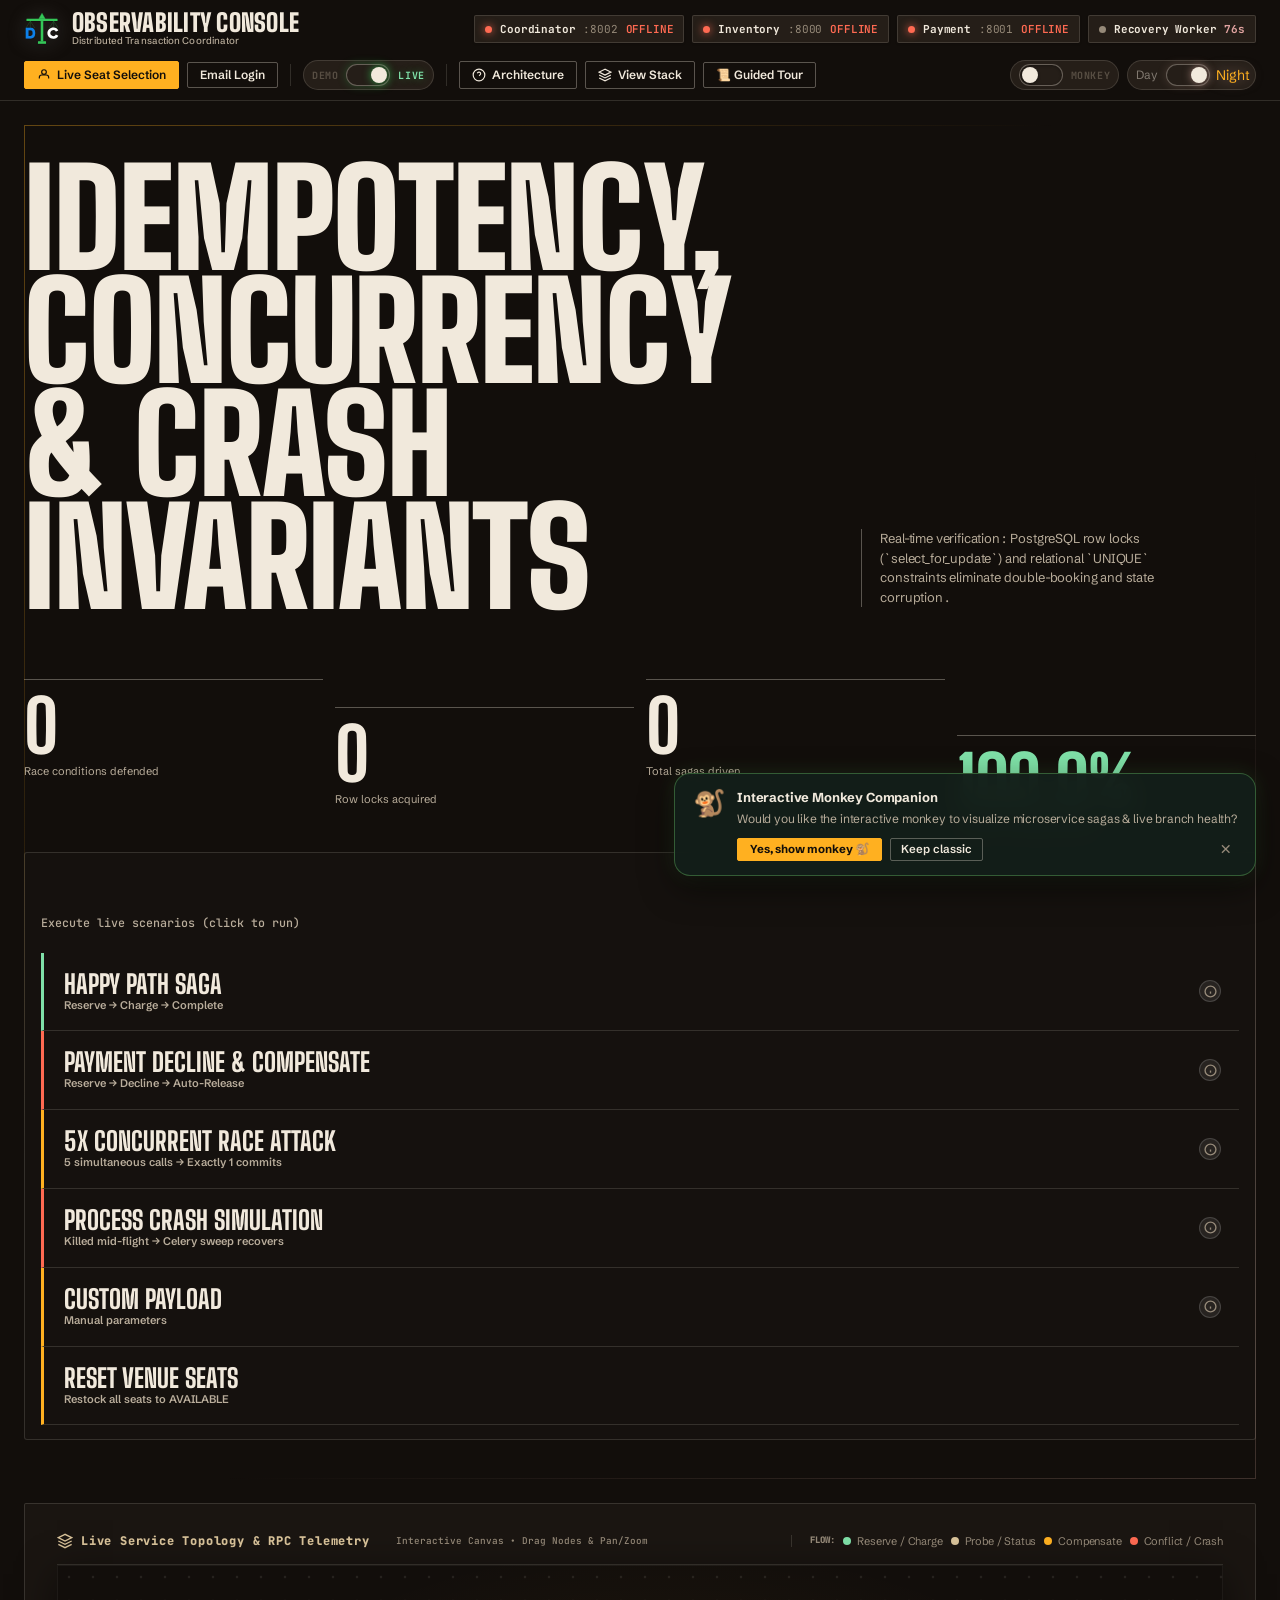
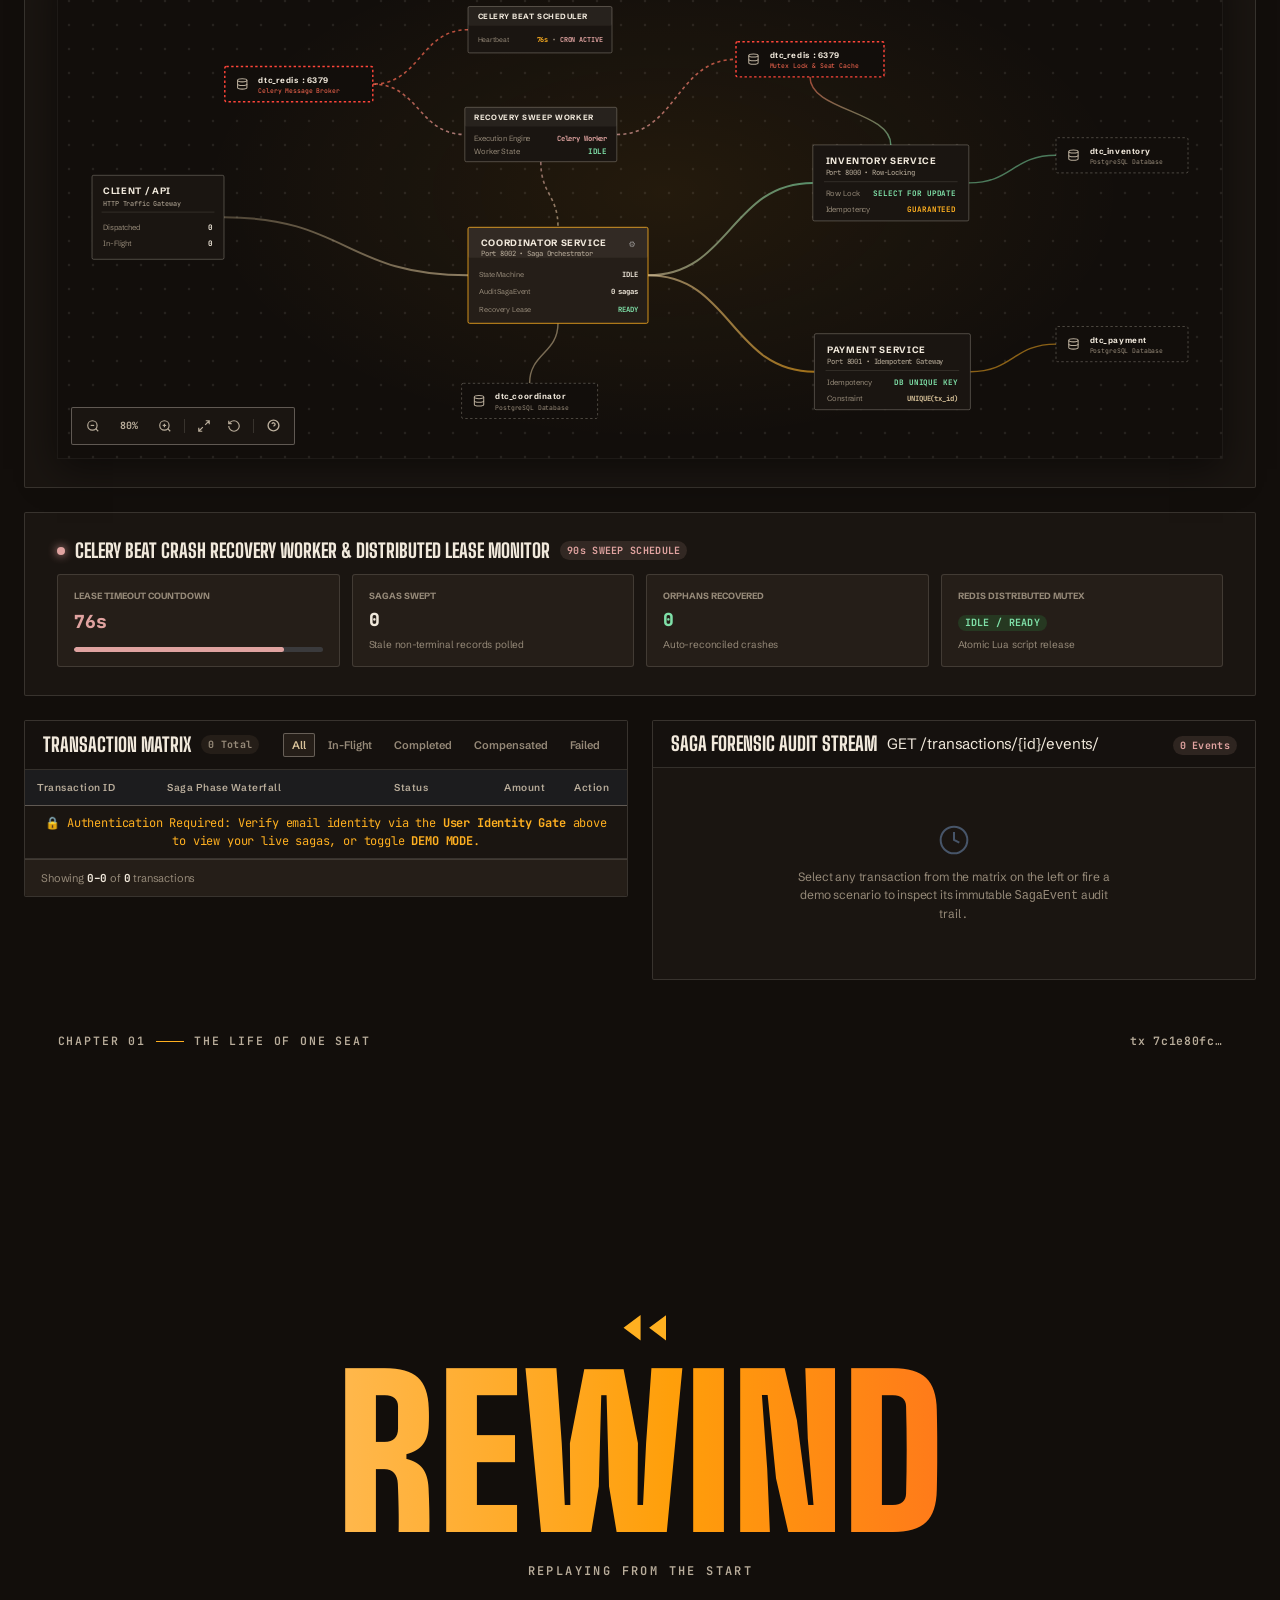
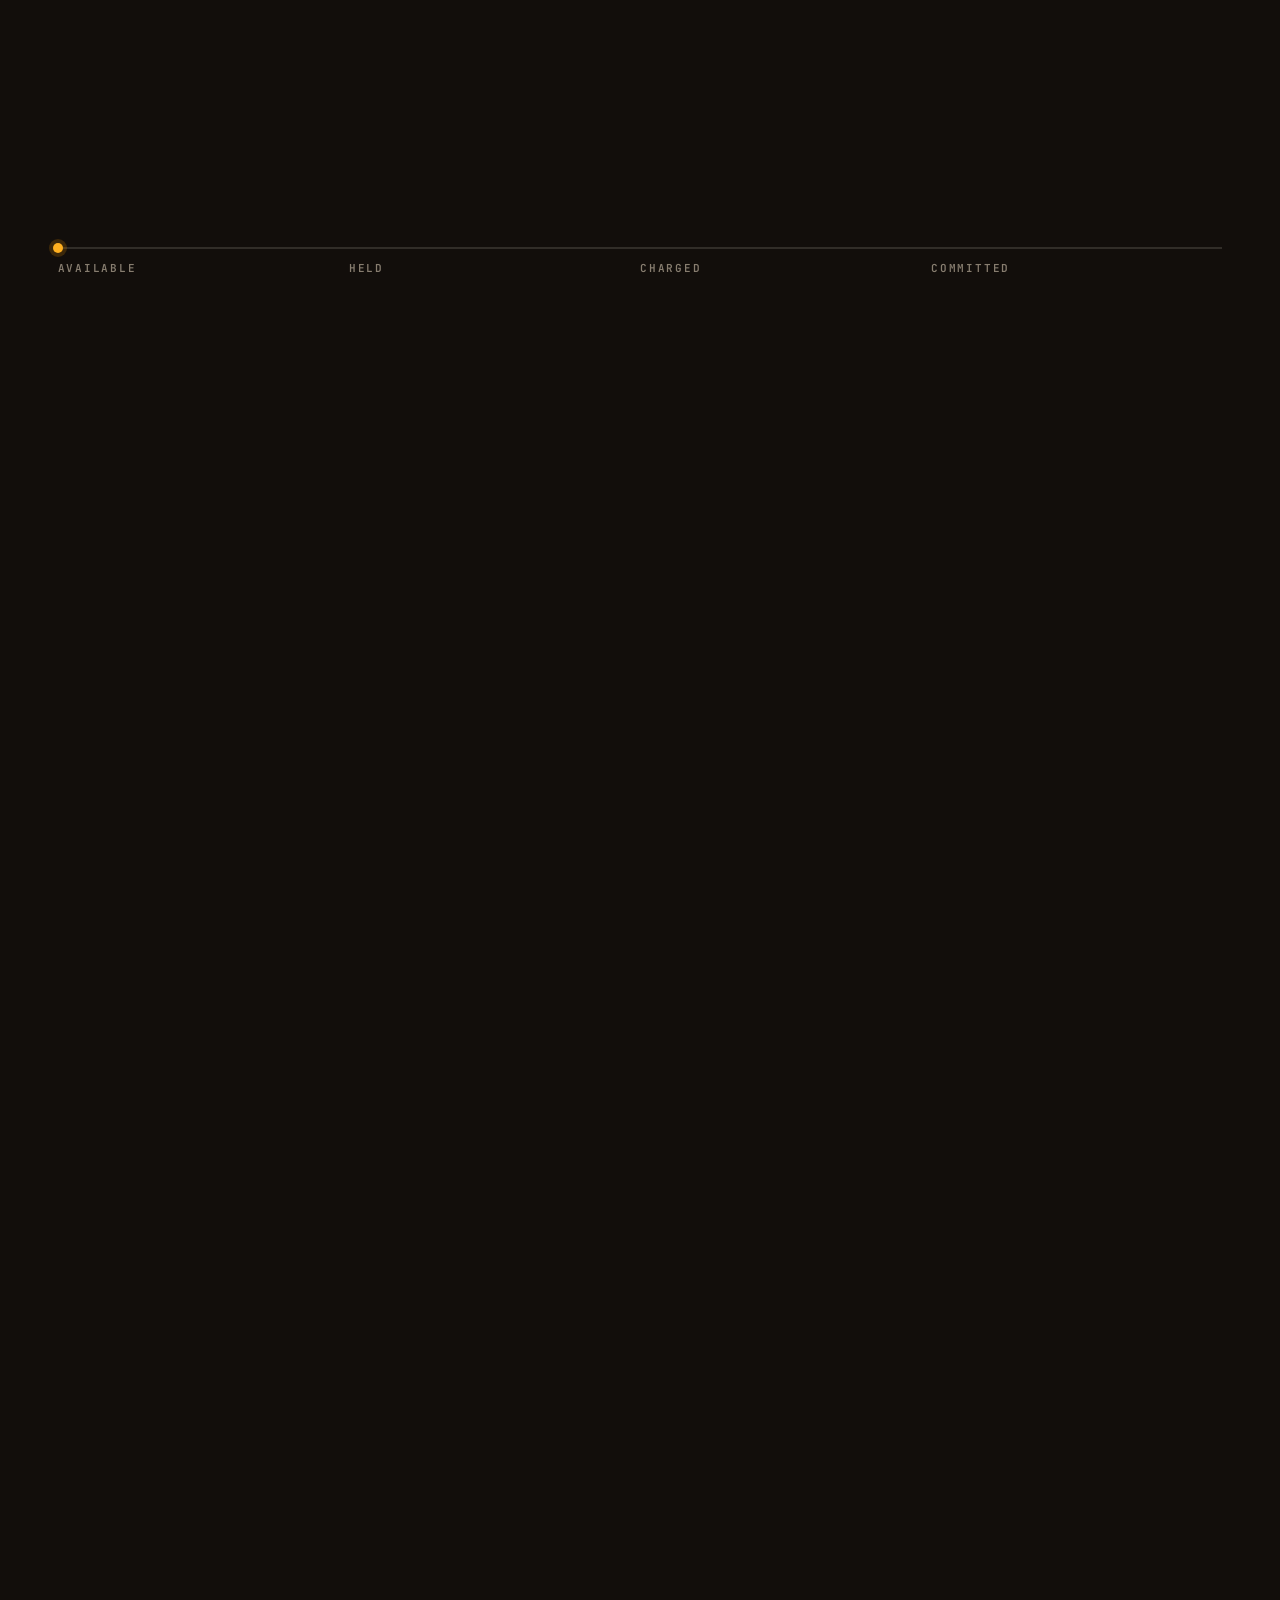
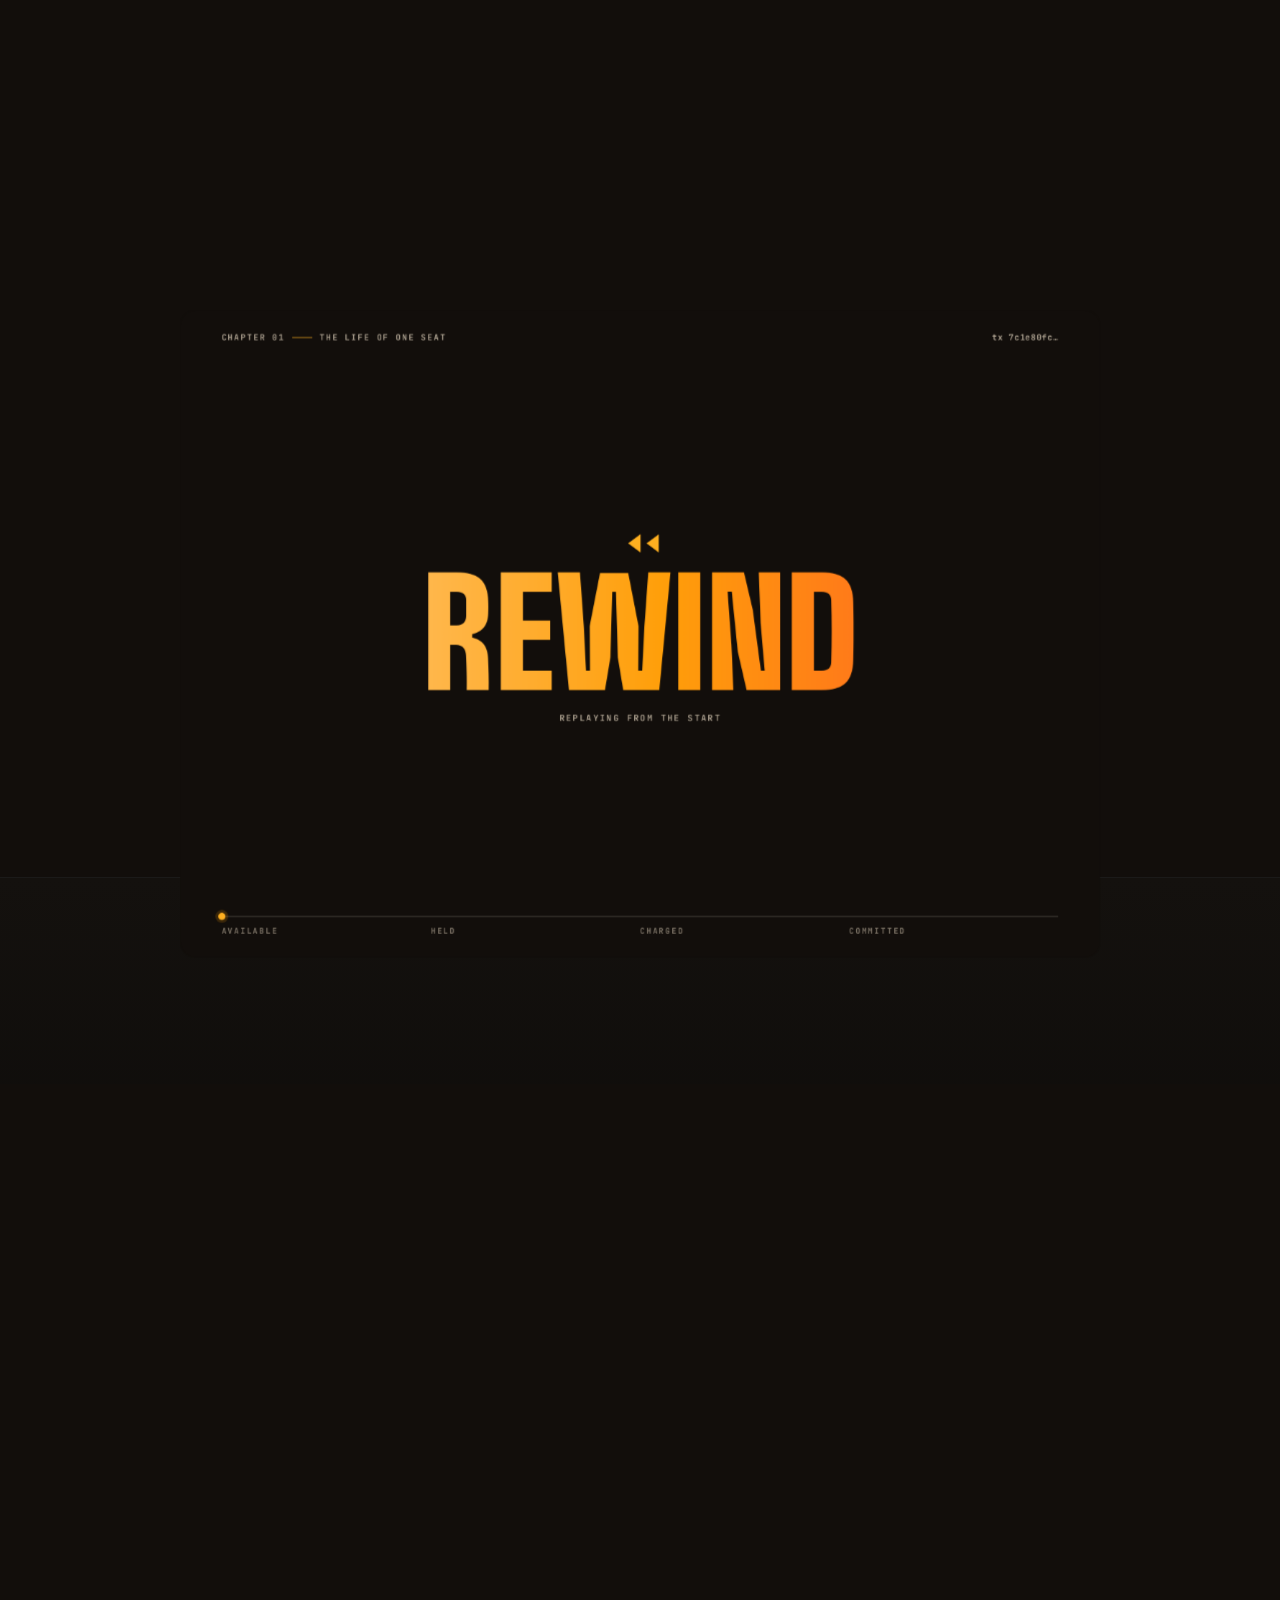
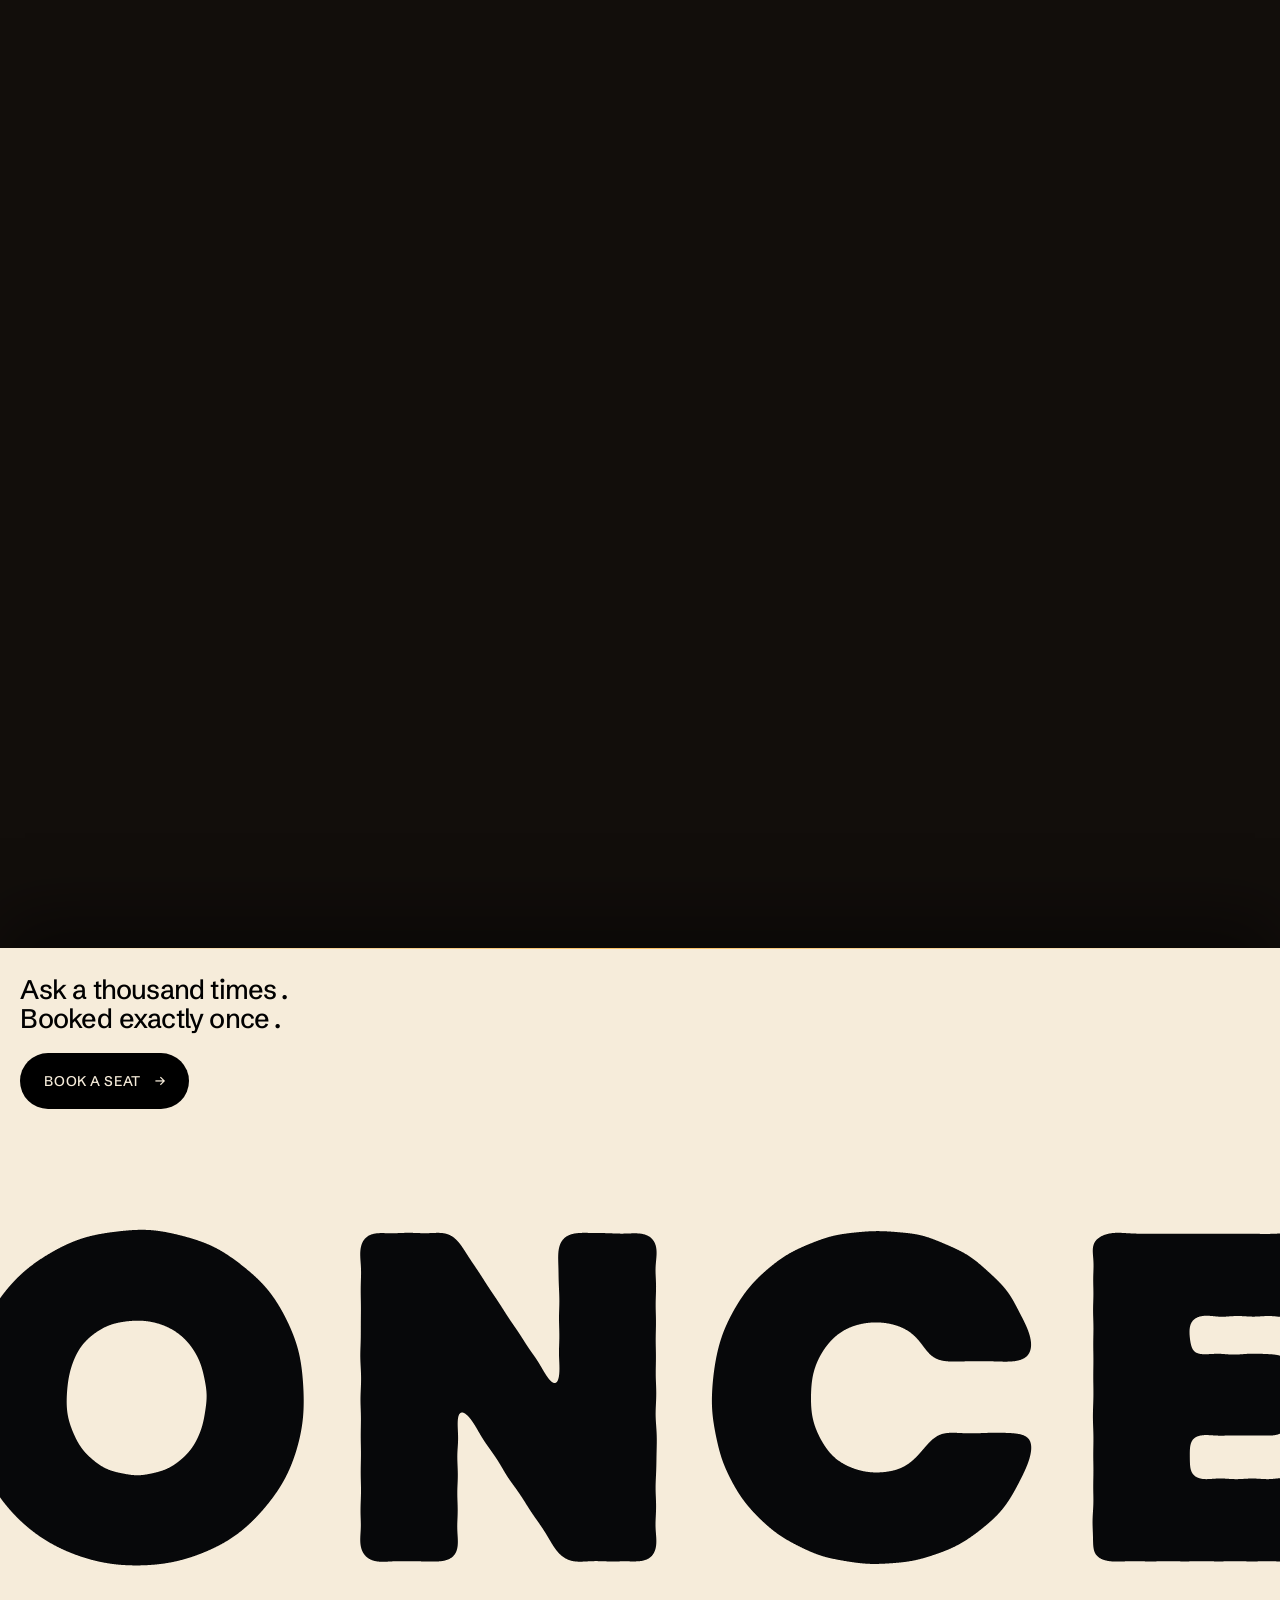
==== commit 4b17f3c3: "Fix finale radial gradient fluid simulation glitch on window edge motion" ====
--- a/visualizer/index.html
+++ b/visualizer/index.html
@@ -1046,7 +1046,7 @@
   <script src="house-lights.js?v=1.0.0" defer></script>
   <script src="seat-story.js?v=1.4.0" defer></script>
   <script src="scroll-tour.js?v=1.4.0" defer></script>
-  <script src="finale.js?v=3.2.0" defer></script>
+  <script src="finale.js?v=3.4.0" defer></script>
   <script src="scenario-focus.js?v=1.2.0" defer></script>
   <script src="cursor.js?v=1.9.0" defer></script>
 </body>
--- a/visualizer/finale.css
+++ b/visualizer/finale.css
@@ -1,124 +1,34 @@
 /* ==========================================================================
-   FINALE LAYER  v1.0 — load AFTER seat-story.css. Pairs with finale.js
-   Scope: everything AFTER the "Saga forensic audit stream" panel:
-          seat-story chapter, guided tour room, closing scene, footer.
-   The dashboard above (and the dashboard copy shown on the tour board)
-   is NOT touched.
-
-   PALETTE  "Obsidian & Ivory, one Signal accent"
-   Brand-grade restraint: near-black ink, warm ivory type, hairline borders,
-   ONE cool accent used sparingly, green kept only for "verified/committed".
-   No rainbow gradients, no wood, no amber glow.
+   FINALE LAYER  v1.1 — load AFTER seat-story.css. Pairs with finale.js
+   STRUCTURE ONLY. The v1.0 recolouring of the seat-story chapter, the guided
+   tour room and the buttons has been removed, so those sections render with
+   their own original colours (seat-story.css / scroll-tour.css).
+   Kept: finale hero, footer layout, and hiding the old text-only closing scene.
    ========================================================================== */
 :root{
-  --fx-ink:#07080a;
-  --fx-ink-2:#0c0e11;
-  --fx-ink-3:#13161b;
-  --fx-ink-4:#1b1f26;
-  --fx-line:rgba(255,255,255,.08);
-  --fx-line-2:rgba(255,255,255,.15);
-  --fx-ivory:#f3f1ec;
-  --fx-text-2:#a4a9b1;
-  --fx-text-3:#646a73;
-  --fx-accent:#3d8bff;
-  --fx-accent-hi:#9fceff;
-  --fx-accent-rgb:61,139,255;
-  --fx-ok:#3ddc97;
+  --fx-ink:#120e0b; --fx-ink-2:#1a1511; --fx-ink-3:#251e18; --fx-ink-4:#2e251d;
+  --fx-line:rgba(241,233,220,.12); --fx-line-2:rgba(241,233,220,.24);
+  --fx-ivory:#f6ecda; --fx-text-2:#b9ad9b; --fx-text-3:#968a79;
+  --fx-accent:#ffb020; --fx-accent-hi:#ffd98a; --fx-accent-rgb:255,176,32;
+  --fx-ok:#7fe0a8;
 }
-
-/* ---------- 1. Seat story chapter: remap the old amber/green to the new tokens ---------- */
-.ss,.ss-stage{
-  --accent-amber:var(--fx-accent);
-  --accent-green:var(--fx-ok);
-  --bg-deep:var(--fx-ink);
-  --text-primary:var(--fx-ivory);
-  --text-secondary:var(--fx-text-2);
-  --border-subtle:var(--fx-line);
-}
-.ss-w[data-i="3"].now{color:var(--fx-ok)}
-.ss-tile.s1{background:rgba(var(--fx-accent-rgb),.10)}
-.ss-tile.s2{color:#04101f}
-.ss-tile.s3{border-color:var(--fx-ok);background:var(--fx-ok);color:#04150d}
-.ss-ln em{color:var(--fx-ok)}
-.ss-head{box-shadow:0 0 0 4px rgba(var(--fx-accent-rgb),.2)}
-.ss-scan{box-shadow:0 0 14px 3px rgba(var(--fx-accent-rgb),.65)}
-.ss-rw{background:linear-gradient(180deg,#ffffff,var(--fx-accent-hi) 60%,var(--fx-accent));
-  -webkit-background-clip:text;background-clip:text;color:transparent}
-.ss-rew svg{fill:var(--fx-accent-hi)}
-.ss-tkwrap{--paper:#f1f1ee;--ink:#0b0d10;--ink2:#5d636c;--rule:rgba(11,13,16,.2);--ok:#14854b}
-.ss-tk-head b{background:#14854b}
-
-/* ---------- 2. Guided tour room: graphite studio instead of a wooden classroom ---------- */
-.st-pin{background:radial-gradient(ellipse at 50% 18%,#161b24,var(--fx-ink) 72%)}
-.st-cover,.st-leaf,.st-sheet{background:var(--fx-ink)}
-.st-sheet{background:var(--bg-deep,#000)}  /* the dashboard copy keeps the real dashboard background */
-.st-beam::before{background:linear-gradient(180deg,rgba(159,206,255,0),rgba(159,206,255,.07))}
-.st-mote{background:#d6e8ff}
-.st-endbg{background:linear-gradient(180deg,rgba(7,8,10,.6) 0%,rgba(7,8,10,.55) 45%,var(--st-end,#07080a) 100%)}
-.st-row::after{background:linear-gradient(#10141a,var(--fx-ink));border-top:1px solid rgba(255,255,255,.07)}
-.st-board::before,.st-board::after{background:#242a33}
-.st-frame{background:#1b1f26;box-shadow:0 30px 60px rgba(0,0,0,.6),inset 0 0 0 1px rgba(255,255,255,.14),inset 0 1px 0 rgba(255,255,255,.22)}
-.st-frame::after{background:#2a303a}
-.st-chalk{background:radial-gradient(ellipse at 40% 30%,#171b22,#0a0c10 80%)}
-.st-rod{background:linear-gradient(#0a0c0f,#3b424d 45%,#0a0c0f)}
-.st-pull{background:#aeb6c2}
-.st-ring{border-color:var(--fx-accent);box-shadow:0 0 0 9999px rgba(0,0,0,.55),0 0 18px rgba(var(--fx-accent-rgb),.5)}
-.st-roller{background:
-    linear-gradient(180deg,rgba(0,0,0,.6) 0%,rgba(255,255,255,.2) 18%,rgba(255,255,255,0) 38%,rgba(0,0,0,.2) 70%,rgba(0,0,0,.75) 100%),
-    linear-gradient(180deg,#444b56,#101318);
-  box-shadow:0 0 0 1px rgba(159,206,255,.28),0 18px 40px rgba(0,0,0,.6)}
-.st-cap{background:repeating-radial-gradient(ellipse at 50% 50%,#323944 0 2px,#12151a 2px 4px)}
-.st-card{background:rgba(10,12,15,.93);border:1px solid var(--fx-line-2);color:var(--fx-ivory);
-  box-shadow:0 18px 40px rgba(0,0,0,.55);backdrop-filter:blur(10px);-webkit-backdrop-filter:blur(10px)}
-.st-card h4{color:var(--fx-accent-hi)}
-.st-card.completed{border-color:rgba(var(--fx-accent-rgb),.55);box-shadow:0 18px 45px rgba(0,0,0,.6),0 0 0 1px rgba(var(--fx-accent-rgb),.12)}
-.st-dots i{background:#2b313a}
-.st-dots i:hover{background:#4a525e}
-.st-dots i.on{background:var(--fx-accent);box-shadow:0 0 6px rgba(var(--fx-accent-rgb),.6)}
-.st-badge-complete{color:var(--fx-ok);background:rgba(61,220,151,.1);border-color:rgba(61,220,151,.28)}
-
-/* teacher figure: inline SVG colours (CSS beats presentation attributes) */
-#st-roll stop:nth-child(1){stop-color:#4a515c}
-#st-roll stop:nth-child(2){stop-color:#23282f}
-#st-roll stop:nth-child(3){stop-color:#0d0f12}
-#st-par stop:nth-child(1){stop-color:#f3f1ec}
-#st-par stop:nth-child(2){stop-color:#cfd3d9}
-#st-par stop:nth-child(3){stop-color:#9ea4ad}
-.st-roll rect{stroke:var(--fx-accent)!important}
-.st-roll rect[fill="#d8bd8a"]{fill:#aeb6c2}
-.st-bob path[fill="#9a3b32"]{fill:var(--fx-accent)}
-
-/* buttons that live in the tour card and the finale: ivory primary, ghost secondary (no blue->indigo gradient) */
-.st-card .btn-primary,.fx .btn-primary,.site-footer .btn-primary{
-  background:var(--fx-ivory)!important;color:#07080a!important;border:1px solid transparent!important;
-  box-shadow:none!important;filter:none!important;opacity:1!important;font-weight:600}
-.st-card .btn-primary:hover,.fx .btn-primary:hover{background:#fff!important}
-.st-card .btn-outline,.fx .btn-outline,.site-footer .btn-outline{
-  background:transparent!important;color:var(--fx-ivory)!important;border:1px solid var(--fx-line-2)!important}
-.st-card .btn-outline:hover,.fx .btn-outline:hover{border-color:var(--fx-accent-hi)!important;color:#fff!important;background:rgba(255,255,255,.04)!important}
 
 /* the old text-only closing scene is replaced by the interactive finale below */
 .st-end{display:none!important}
 
-/* ---------- 3. Footer = finale ---------- */
-.site-footer{background:var(--fx-ink)!important;color:var(--fx-text-2);border-top:0;
-  padding:0 0 28px!important;box-shadow:0 -40px 90px rgba(0,0,0,.65)}
-.site-footer::before{left:0;right:0;background:linear-gradient(90deg,transparent,rgba(159,206,255,.55),transparent);z-index:3}
-.site-footer h5{color:var(--fx-ivory)}
-.site-footer a:hover{color:var(--fx-accent-hi)}
+/* ---------- Footer = finale (layout only; colours stay original) ---------- */
+.site-footer{border-top:0;padding:0 0 28px!important}
+.site-footer::before{left:0;right:0;z-index:3}
 .site-footer-grid,.site-footer-bottom{padding-inline:clamp(20px,5vw,72px);box-sizing:border-box;width:100%}
 .site-footer-grid{margin-top:clamp(40px,7vw,88px)}
 .site-footer-bottom{border-top:0;position:relative}
 .site-footer-bottom::before{content:"";position:absolute;top:0;left:clamp(20px,5vw,72px);right:clamp(20px,5vw,72px);height:1px;background:var(--fx-line)}
-.site-wordmark span{background:linear-gradient(180deg,rgba(255,255,255,.13),rgba(255,255,255,.015) 85%);
-  -webkit-background-clip:text;background-clip:text;color:transparent}
 
-/* ---------- 4. The interactive hero (light page, giant word, liquid reveal) ---------- */
+/* ---------- The interactive hero (light page, giant word, liquid reveal) ---------- */
 .fx{position:relative;min-height:100vh;min-height:100svh;display:flex;flex-direction:column;overflow:hidden;
   background:var(--fx-ivory);color:var(--fx-ivory);font-family:var(--font-sans,system-ui,sans-serif);touch-action:pan-y;cursor:crosshair}
 .fx-cv{position:absolute;inset:0;width:100%;height:100%;display:block;z-index:1;opacity:0;transition:opacity .5s}
 .fx.fx-ready .fx-cv{opacity:1}
-/* UI sits above the canvas and INVERTS against whatever is behind it (ink on the page, ivory inside the blob) */
 .fx-ui{position:relative;z-index:2;flex:1;display:flex;flex-direction:column;justify-content:space-between;
   padding:clamp(18px,3vh,32px) clamp(18px,1.6vw,28px) clamp(18px,3vh,30px);pointer-events:none;mix-blend-mode:difference;color:var(--fx-ivory)}
 .fx-top{display:flex;flex-direction:column;align-items:flex-start;gap:clamp(14px,2.2vh,22px)}
--- a/visualizer/palette.css
+++ b/visualizer/palette.css
@@ -1,90 +1,53 @@
 /* ==========================================================================
-   PALETTE v2.0  "Velvet House & Tungsten Gold" — load LAST (index + booking)
-   The dashboard's warm house-lights look is the reference; everything after the
-   Saga panel now speaks the same language, with MORE light, not less.
-     HOUSE   warm oxblood-black (#120e0b) — a theatre with the lights down
-     GOLD    tungsten gold -> ember, the only "hot" colour; used as LIGHT
-             (glows, beams, headline words, primary buttons), never as fill
-     SAGE    phosphor green — committed / verified only
-     EMBER   coral red — rollback / urgency only
-     IVORY   warm cream — type and the finale page
-   Hues never leave the warm family, so the eye is led by brightness, not by
-   a rainbow. Blue / indigo / violet are gone everywhere.
+   PALETTE v3.2 — guided-tour room, neutral + ONE consistent roll.  Load AFTER scroll-tour.css.
+   Pairs with scroll-tour.js v1.5.
+   - Room: flat near-black, no coloured light, beam/dust hidden (v3.1).
+   - Roll: the big roller, the roll in the teacher's hand and the rod on the board
+     are now the same object: same steel, same spiral end caps, same three score
+     lines that travel around the barrel as paper winds on or off.
+   - Amber is kept only for "this is highlighted" (focus ring, active dot, card
+     outline). Never as a glow. Only .st-* selectors: safe to share with booking.html.
    ========================================================================== */
-:root{
-  --fx-ink:#120e0b; --fx-ink-2:#1a1511; --fx-ink-3:#251e18; --fx-ink-4:#2e251d;
-  --fx-line:rgba(241,233,220,.12); --fx-line-2:rgba(241,233,220,.24);
-  --fx-ivory:#f6ecda; --fx-text-2:#b9ad9b; --fx-text-3:#968a79;
-  --fx-accent:#ffb020; --fx-accent-hi:#ffd98a; --fx-accent-rgb:255,176,32;
-  --fx-ok:#7fe0a8;
-  --gold-grad:linear-gradient(90deg,#ffd98a,#ffb020 55%,#ff7a3d);
-  --gold-btn:linear-gradient(135deg,#ffdc92,#ffb020 58%,#ff8a3d);
-}
 
-/* ---------- Chapter 01: same house, the spotlight finds the seat ---------- */
-.ss,.ss-stage{--bg-deep:var(--fx-ink)}
-.ss-stage{background:
-  radial-gradient(ellipse 52% 48% at 78% 52%,rgba(255,176,32,.13),transparent 70%),
-  radial-gradient(ellipse 90% 34% at 50% 0,rgba(255,106,82,.09),transparent 72%),
-  radial-gradient(ellipse 60% 30% at 8% 100%,rgba(255,150,40,.07),transparent 70%),
-  var(--fx-ink)}
-.ss::before{content:"";position:absolute;top:0;left:0;right:0;height:1px;z-index:6;pointer-events:none;
-  background:linear-gradient(90deg,transparent,rgba(255,176,32,.7),transparent)}
-.ss-tile.s1{background:rgba(255,176,32,.12);box-shadow:0 0 60px rgba(255,176,32,.14)}
-.ss-tile.s2{color:#1a0f03;box-shadow:0 0 90px rgba(255,176,32,.28)}
-.ss-tile.s3{color:#07140b;box-shadow:0 0 90px rgba(127,224,168,.22)}
-.ss-head{box-shadow:0 0 0 4px rgba(255,176,32,.22),0 0 14px rgba(255,176,32,.6)}
-.ss-scan{box-shadow:0 0 16px 4px rgba(255,176,32,.7)}
-.ss-rw{background:var(--gold-grad);-webkit-background-clip:text;background-clip:text;color:transparent;
-  filter:drop-shadow(0 0 40px rgba(255,150,30,.25))}
-.ss-rew svg{fill:var(--fx-accent)}
-.ss-tkwrap{--paper:#f4ead8;--ink:#1a130b;--ink2:#6e6150;--rule:rgba(26,19,11,.2);--ok:#1f8a4c}
-.ss-tk-head b{background:#1f8a4c}
-.ss-ticket{box-shadow:0 40px 90px rgba(0,0,0,.65),0 0 120px rgba(255,150,30,.14)}
+/* ---------- Room: flat, quiet, one faint neutral top light ---------- */
+.st-pin{background:
+  radial-gradient(ellipse 60% 42% at 50% 0,rgba(255,255,255,.04),transparent 72%),
+  #0a0908}
+.st-beam,.st-mote{display:none!important}
+.st-row::after{background:linear-gradient(#14110e,#0a0908);border-top:1px solid rgba(255,255,255,.07)}
+.st-endbg{background:linear-gradient(180deg,rgba(10,9,8,.6),rgba(10,9,8,.55) 45%,var(--st-end,#120e0b))}
 
-/* ---------- Guided tour: a warm theatre, the board is the lit stage ---------- */
-.st-pin{background:radial-gradient(ellipse at 50% 12%,#3a2616,#1c130d 52%,#120e0b 82%)}
-.st-beam::before{background:linear-gradient(180deg,rgba(255,190,110,0),rgba(255,190,110,.22))}
-.st-mote{background:#ffd9a0}
-.st-endbg{background:linear-gradient(180deg,rgba(18,14,11,.6),rgba(18,14,11,.55) 45%,var(--st-end,#120e0b))}
-.st-row::after{background:linear-gradient(#2a1c12,#140f0b);border-top:1px solid rgba(255,200,130,.16)}
-.st-board::before,.st-board::after{background:#3a2a1c}
-.st-frame{background:#2b1f15;box-shadow:0 30px 70px rgba(0,0,0,.6),0 0 90px rgba(255,150,30,.12),inset 0 0 0 1px rgba(255,200,130,.3),inset 0 1px 0 rgba(255,220,170,.35)}
-.st-frame::after{background:#43311f}
-.st-chalk{background:radial-gradient(ellipse at 40% 30%,#241b14,#0d0a08 80%)}
-.st-rod{background:linear-gradient(#120d09,#6a5238 45%,#120d09)}
-.st-pull{background:#e0c48e}
-.st-ring{border-color:#ffb020;box-shadow:0 0 0 9999px rgba(0,0,0,.55),0 0 22px rgba(255,176,32,.6)}
-.st-roller{background:
-  linear-gradient(180deg,rgba(0,0,0,.6),rgba(255,255,255,.2) 18%,rgba(255,255,255,0) 38%,rgba(0,0,0,.2) 70%,rgba(0,0,0,.75)),
-  linear-gradient(180deg,#5a4a34,#15110d);
-  box-shadow:0 0 0 1px rgba(255,176,32,.35),0 18px 40px rgba(0,0,0,.6)}
-.st-cap{background:repeating-radial-gradient(ellipse at 50% 50%,#4a3d2c 0 2px,#17120d 2px 4px)}
-.st-card{background:rgba(24,17,12,.95);border:1px solid rgba(255,176,32,.32);box-shadow:0 18px 44px rgba(0,0,0,.55),0 0 40px rgba(255,150,30,.07)}
-.st-card h4{color:#ffc65a}
-.st-card.completed{border-color:rgba(255,176,32,.7);box-shadow:0 18px 45px rgba(0,0,0,.6),0 0 34px rgba(255,150,30,.2)}
-.st-dots i{background:#4a3b2b}.st-dots i:hover{background:#8a7258}
-.st-dots i.on{background:#ffb020;box-shadow:0 0 8px rgba(255,176,32,.8)}
-.st-badge-complete{color:#7fe0a8;background:rgba(127,224,168,.1);border-color:rgba(127,224,168,.3)}
-#st-roll stop:nth-child(1){stop-color:#5a4a34}#st-roll stop:nth-child(2){stop-color:#2a2118}#st-roll stop:nth-child(3){stop-color:#120e0b}
-#st-par stop:nth-child(1){stop-color:#f6e6c2}#st-par stop:nth-child(2){stop-color:#e2cb9a}#st-par stop:nth-child(3){stop-color:#b09660}
-.st-roll rect{stroke:#ffb020!important}
-.st-roll rect[fill="#d8bd8a"]{fill:#d8bd8a}
-.st-bob path[fill="#9a3b32"]{fill:#ff6a52}
+/* the teacher (and the roll she throws) must draw IN FRONT of the board, otherwise the roll vanishes behind the frame */
+.st-teacher{position:relative;z-index:2}
 
-/* primary action = a lit gold button (this is where the "flash" lives) */
-.st-card .btn-primary,.fx .btn-primary,.site-footer .btn-primary{
-  background:var(--gold-btn)!important;color:#1a0f03!important;border:1px solid transparent!important;
-  box-shadow:0 6px 26px rgba(255,150,30,.30)!important;font-weight:700}
-.st-card .btn-primary:hover,.fx .btn-primary:hover,.site-footer .btn-primary:hover{
-  background:var(--gold-btn)!important;filter:brightness(1.08)!important;box-shadow:0 8px 32px rgba(255,150,30,.42)!important}
-.st-card .btn-outline,.fx .btn-outline,.site-footer .btn-outline{border-color:rgba(255,200,130,.35)!important}
-.st-card .btn-outline:hover,.fx .btn-outline:hover{border-color:#ffd98a!important;background:rgba(255,176,32,.08)!important}
+/* ---------- One roll material: big roller + rod ---------- */
+.st-roller,.st-rod{background:
+    linear-gradient(180deg,rgba(0,0,0,.45) 0%,rgba(255,255,255,.38) 18%,rgba(255,255,255,0) 40%,rgba(0,0,0,.16) 72%,rgba(0,0,0,.55) 100%),
+    linear-gradient(180deg,#c3c0b9,#6f6c66);
+  box-shadow:0 0 0 1px rgba(255,255,255,.24),0 14px 28px rgba(0,0,0,.6)}
+.st-roller::before{opacity:.35}
 
-/* ---------- Footer: the house lights come back up, warm ---------- */
-.site-footer{background:radial-gradient(ellipse 70% 55% at 50% 0,rgba(255,150,40,.12),transparent 70%),#120e0b!important;
-  box-shadow:0 -40px 90px rgba(0,0,0,.65)}
-.site-footer::before{background:linear-gradient(90deg,transparent,rgba(255,176,32,.75),transparent)}
-.site-footer a:hover{color:#ffc65a}
-.site-wordmark span{background:linear-gradient(180deg,rgba(255,176,32,.42),rgba(255,176,32,.03) 85%);
-  -webkit-background-clip:text;background-clip:text;color:transparent}
+/* the rod is the landed roll: capsule shape, hand-over from the flying roll is instant */
+.st-rod{border-radius:999px;transition:none;
+  box-shadow:0 0 0 1px rgba(255,255,255,.24),0 10px 16px -4px rgba(0,0,0,.6)}
+
+/* spiral end caps = the wound layers you see at the end of a roll. Size follows the roll's diameter (--rt, set by JS) */
+.st-cap,.st-rc{border-radius:50%;
+  background:repeating-radial-gradient(ellipse at 50% 50%,#8d8a83 0 2px,#2b2926 2px 4px)}
+.st-cap{width:calc(var(--rt,147px) * .23)}
+.st-cap.l{left:calc(var(--rt,147px) * -.115)}.st-cap.r{right:calc(var(--rt,147px) * -.115)}
+.st-rc{position:absolute;top:0;bottom:0;width:calc(var(--rt,16px) * .24)}
+.st-rc.l{left:calc(var(--rt,16px) * -.12)}.st-rc.r{right:calc(var(--rt,16px) * -.12)}
+
+/* score lines along the barrel: JS moves them around the cylinder, front-facing ones only */
+.st-gv{position:absolute;left:3%;right:3%;top:50%;height:1px;margin-top:-.5px;border-radius:1px;
+  background:rgba(0,0,0,.45);box-shadow:0 1px 0 rgba(255,255,255,.18);opacity:0;pointer-events:none}
+
+/* pull handle at the sheet's free edge */
+.st-pull{background:#c9c6bf}
+
+/* ---------- Remove glow, keep function ---------- */
+.st-ring{box-shadow:0 0 0 9999px rgba(0,0,0,.5)}
+.st-frame{box-shadow:0 30px 60px rgba(0,0,0,.55),inset 0 0 0 2px #a8754a}
+.st-card.completed{box-shadow:0 18px 45px rgba(0,0,0,.6)}
+.st-dots i.on{box-shadow:none}
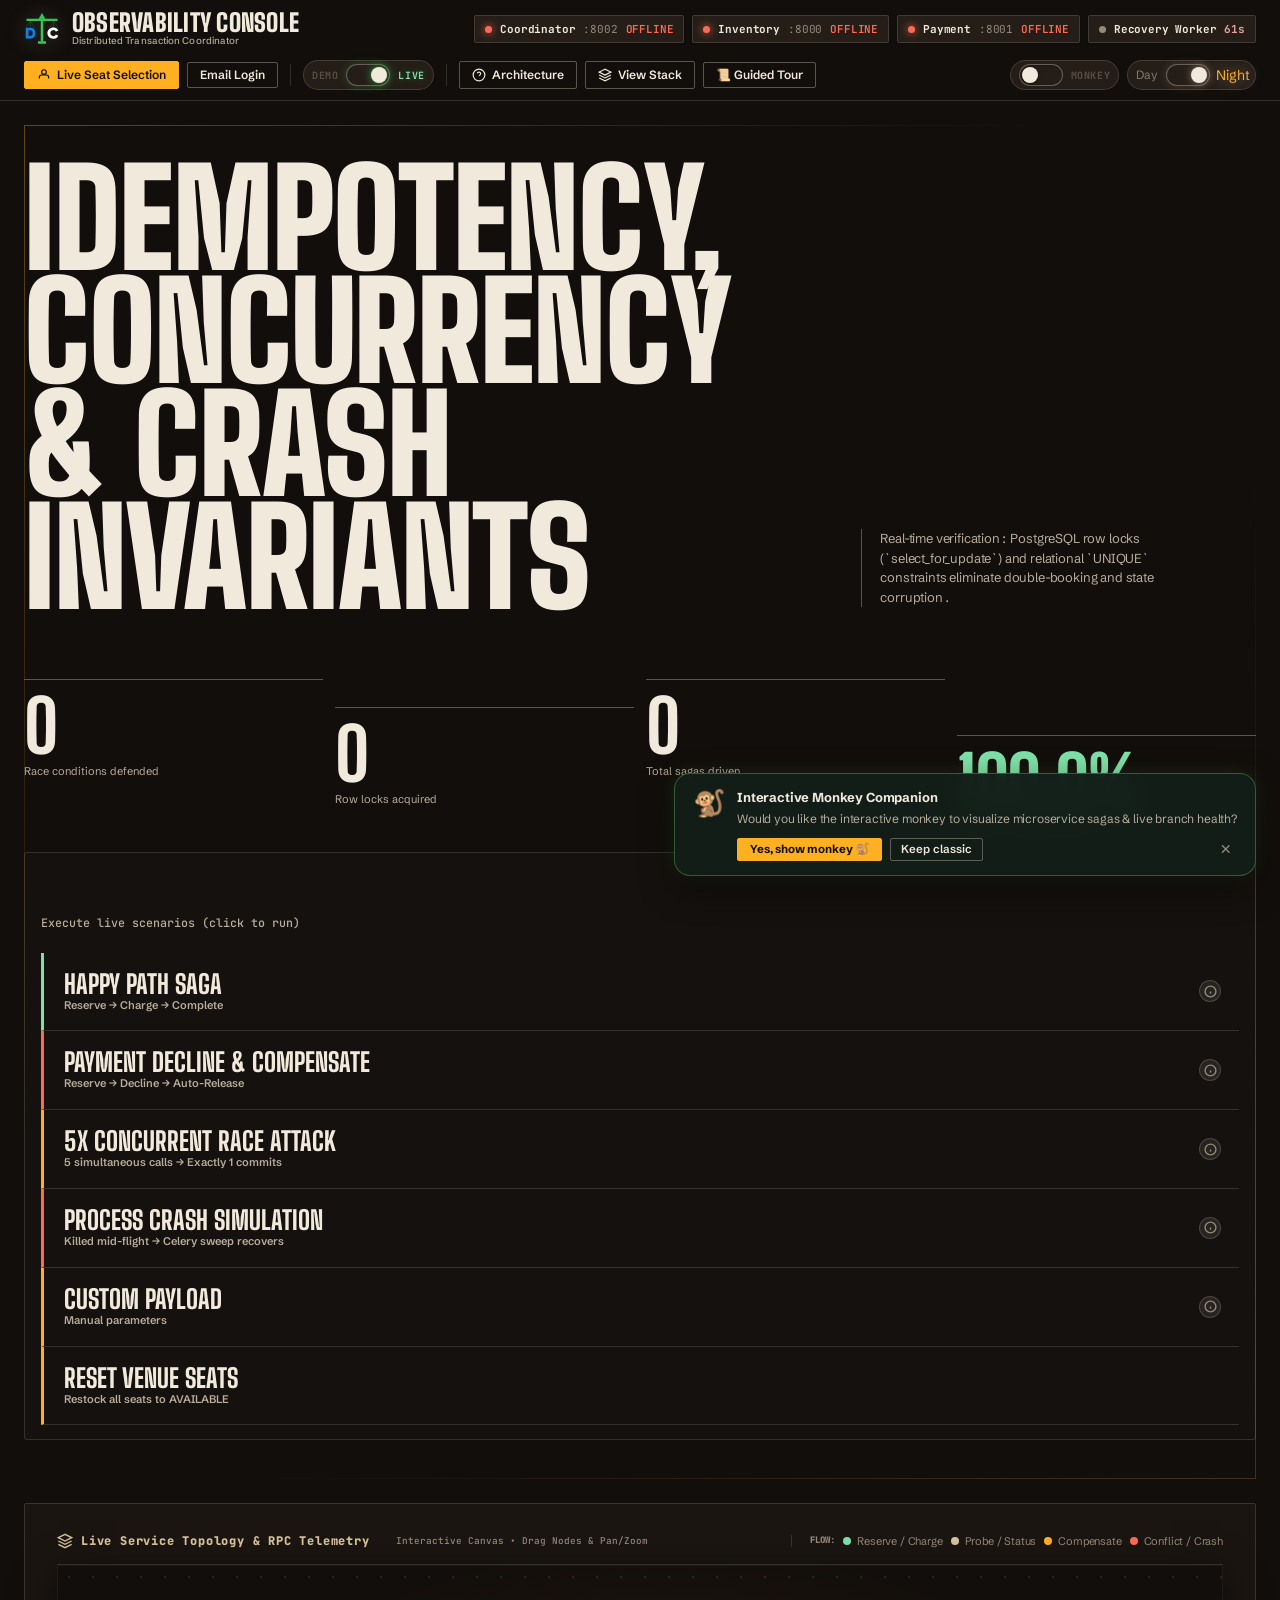
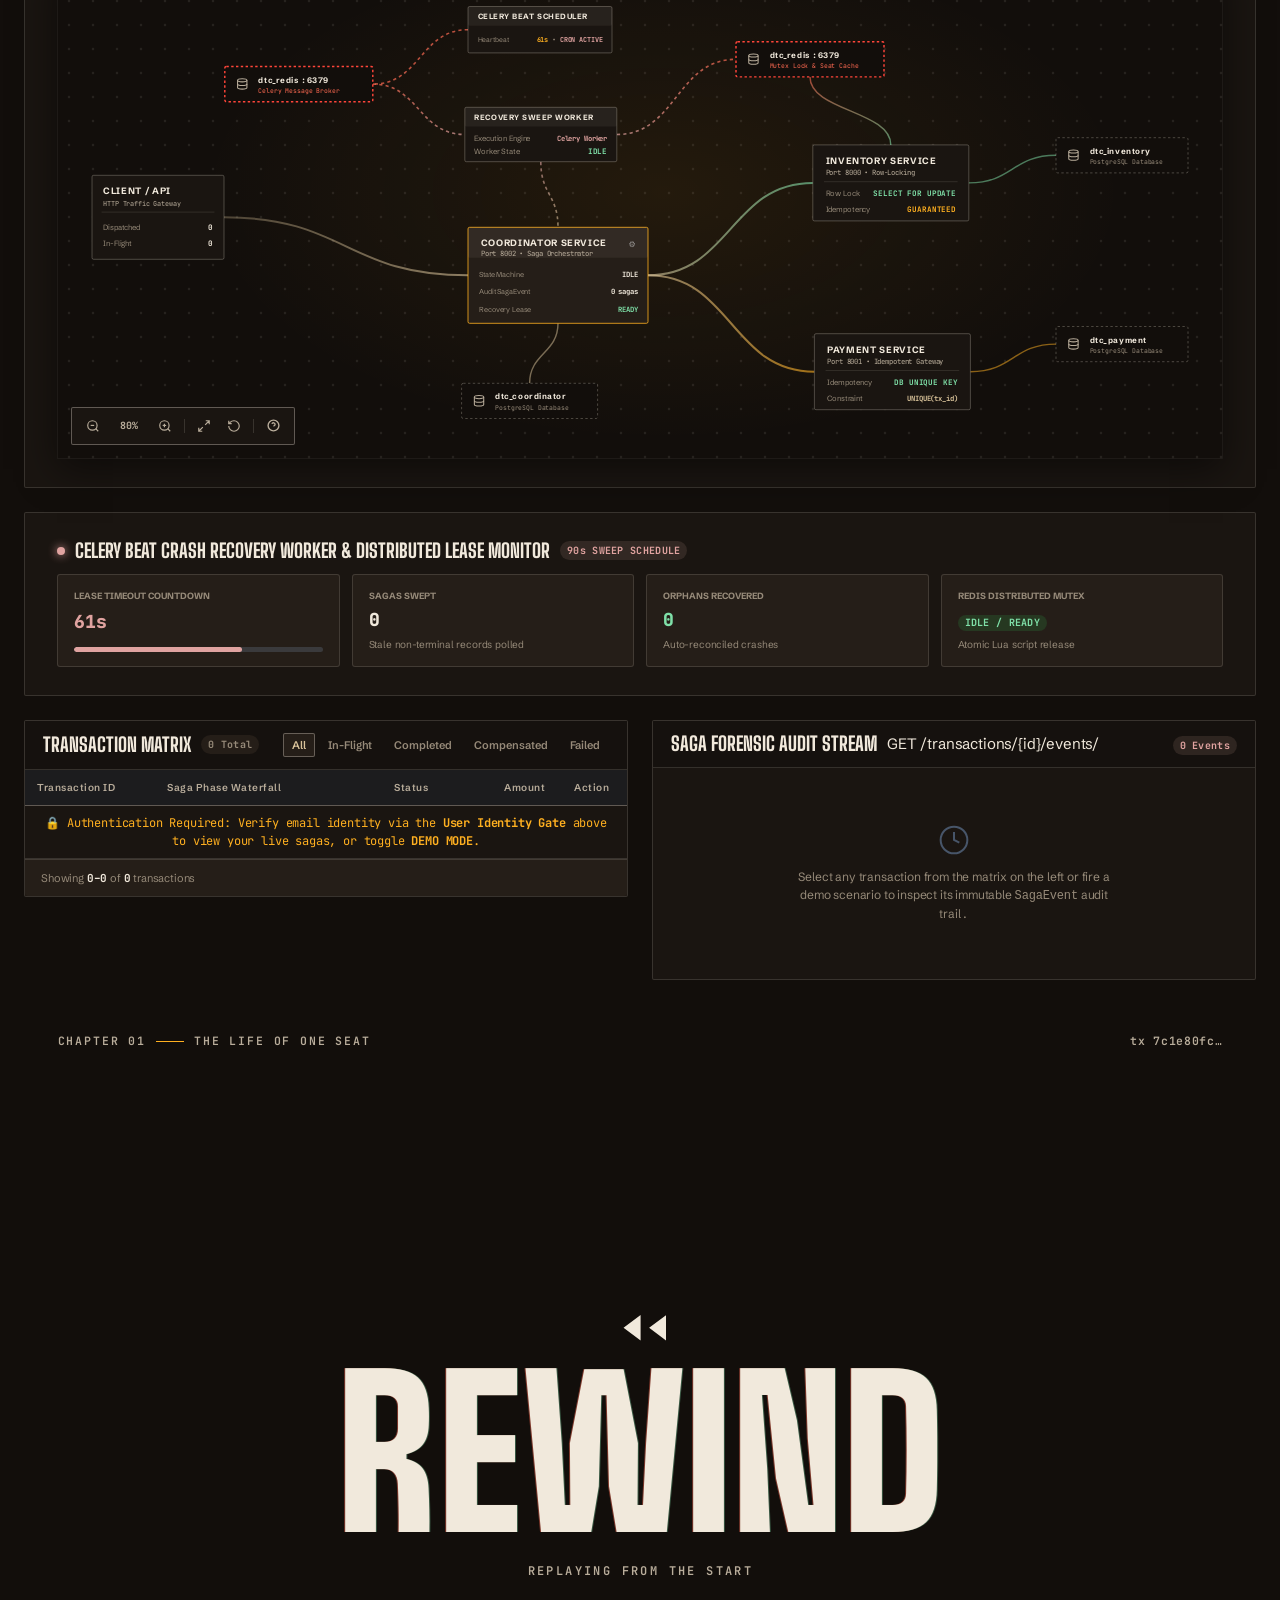
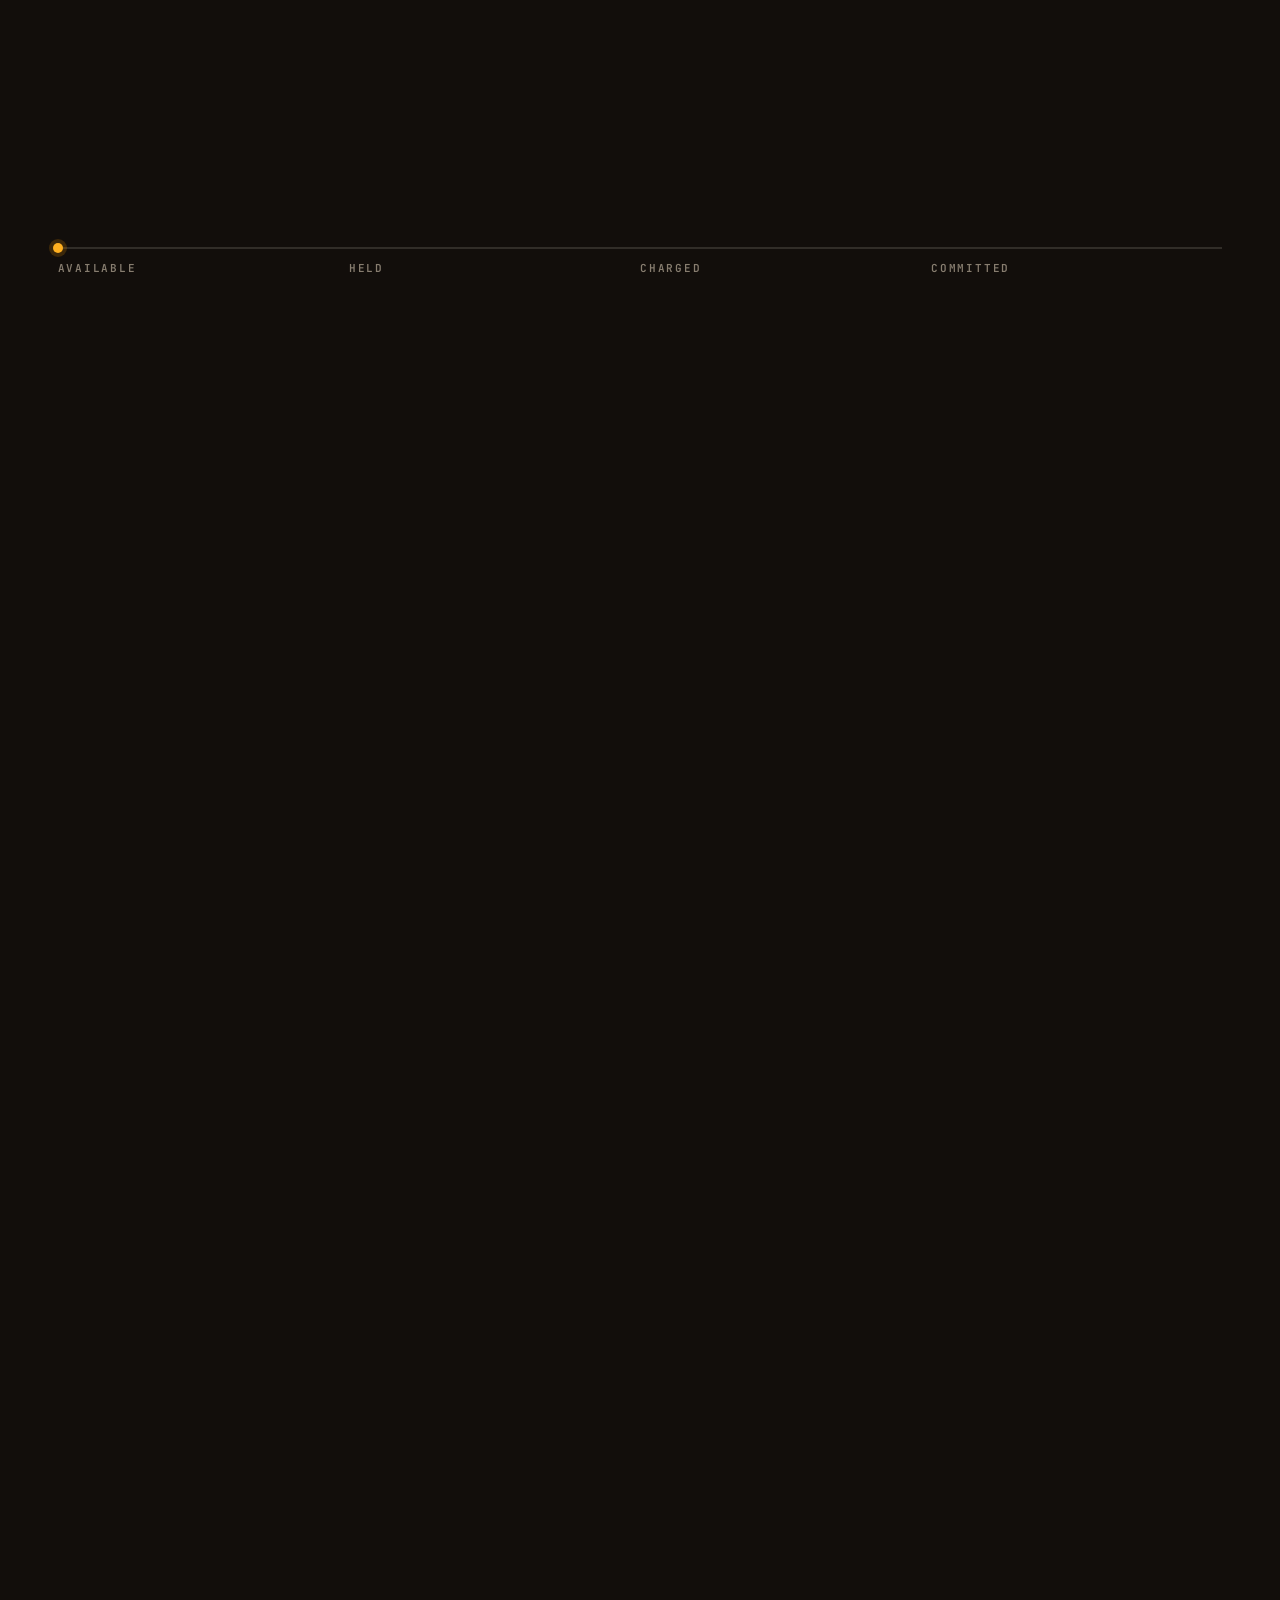
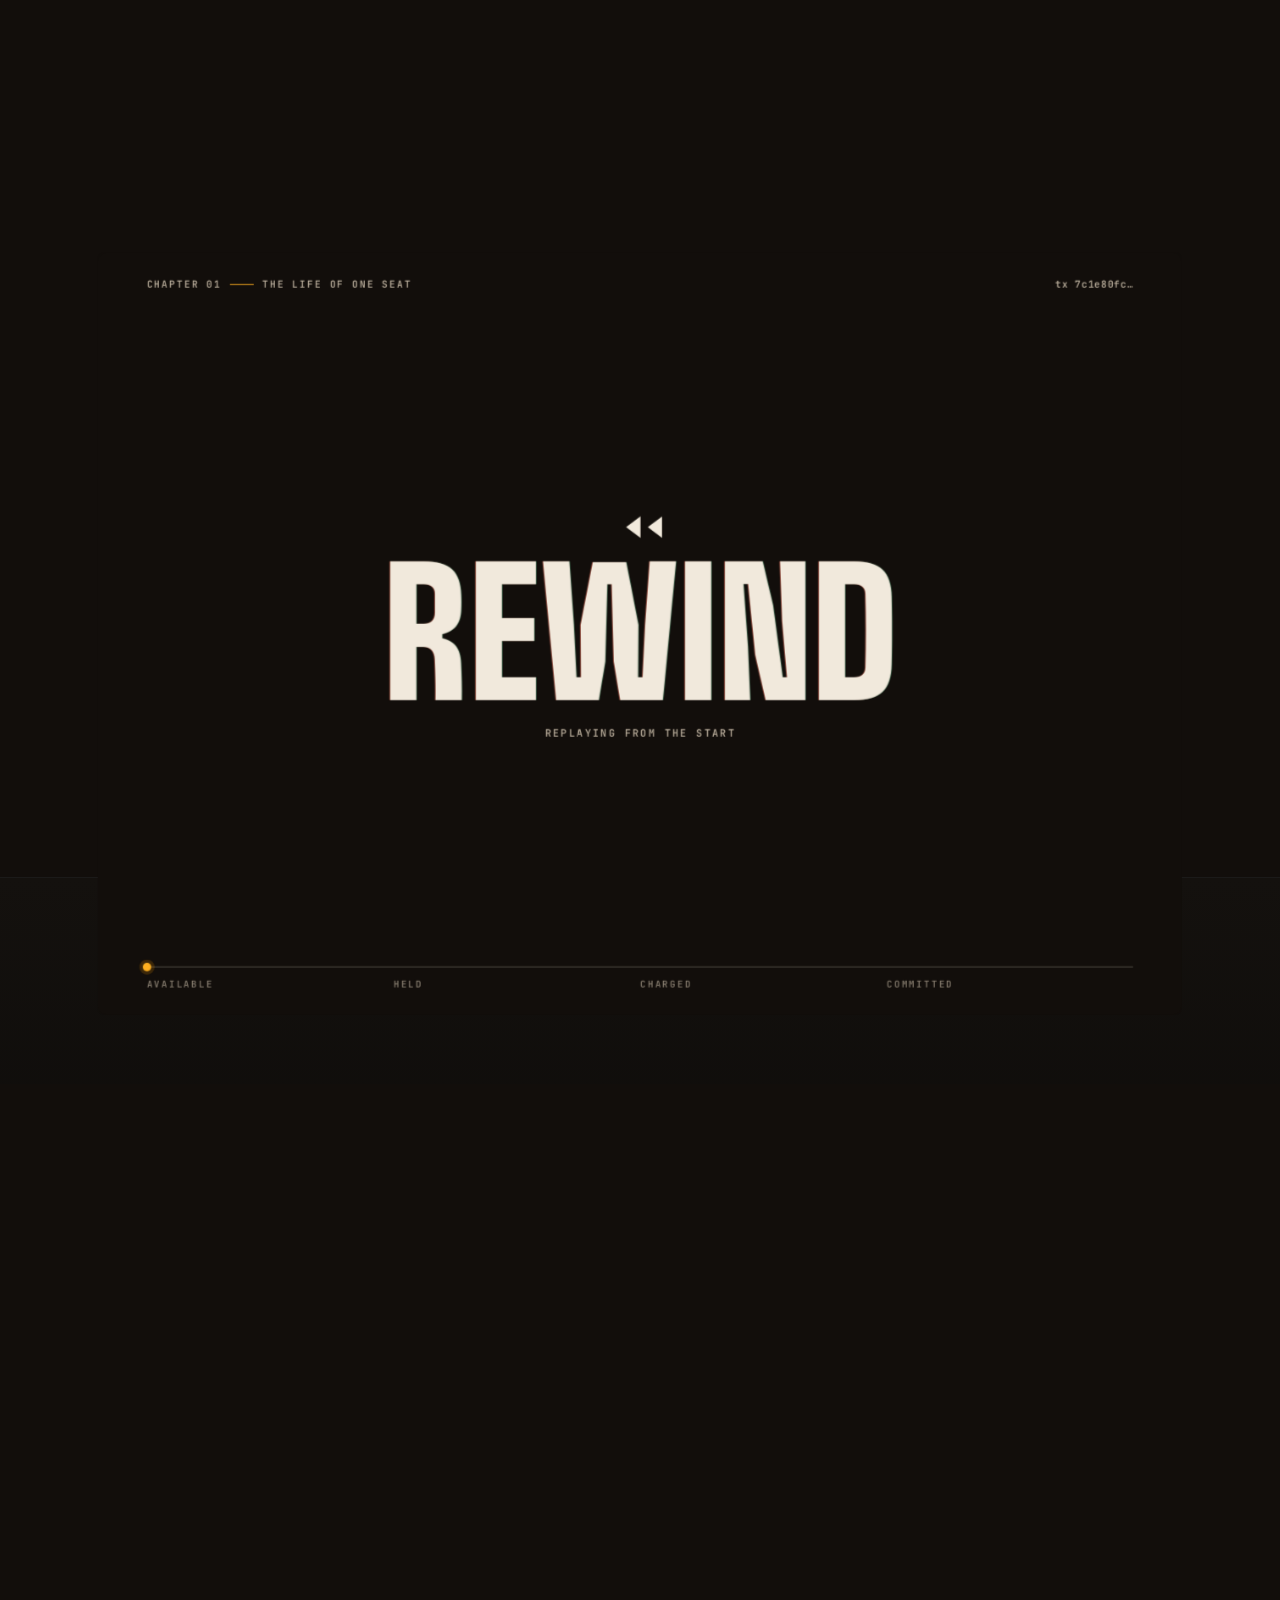
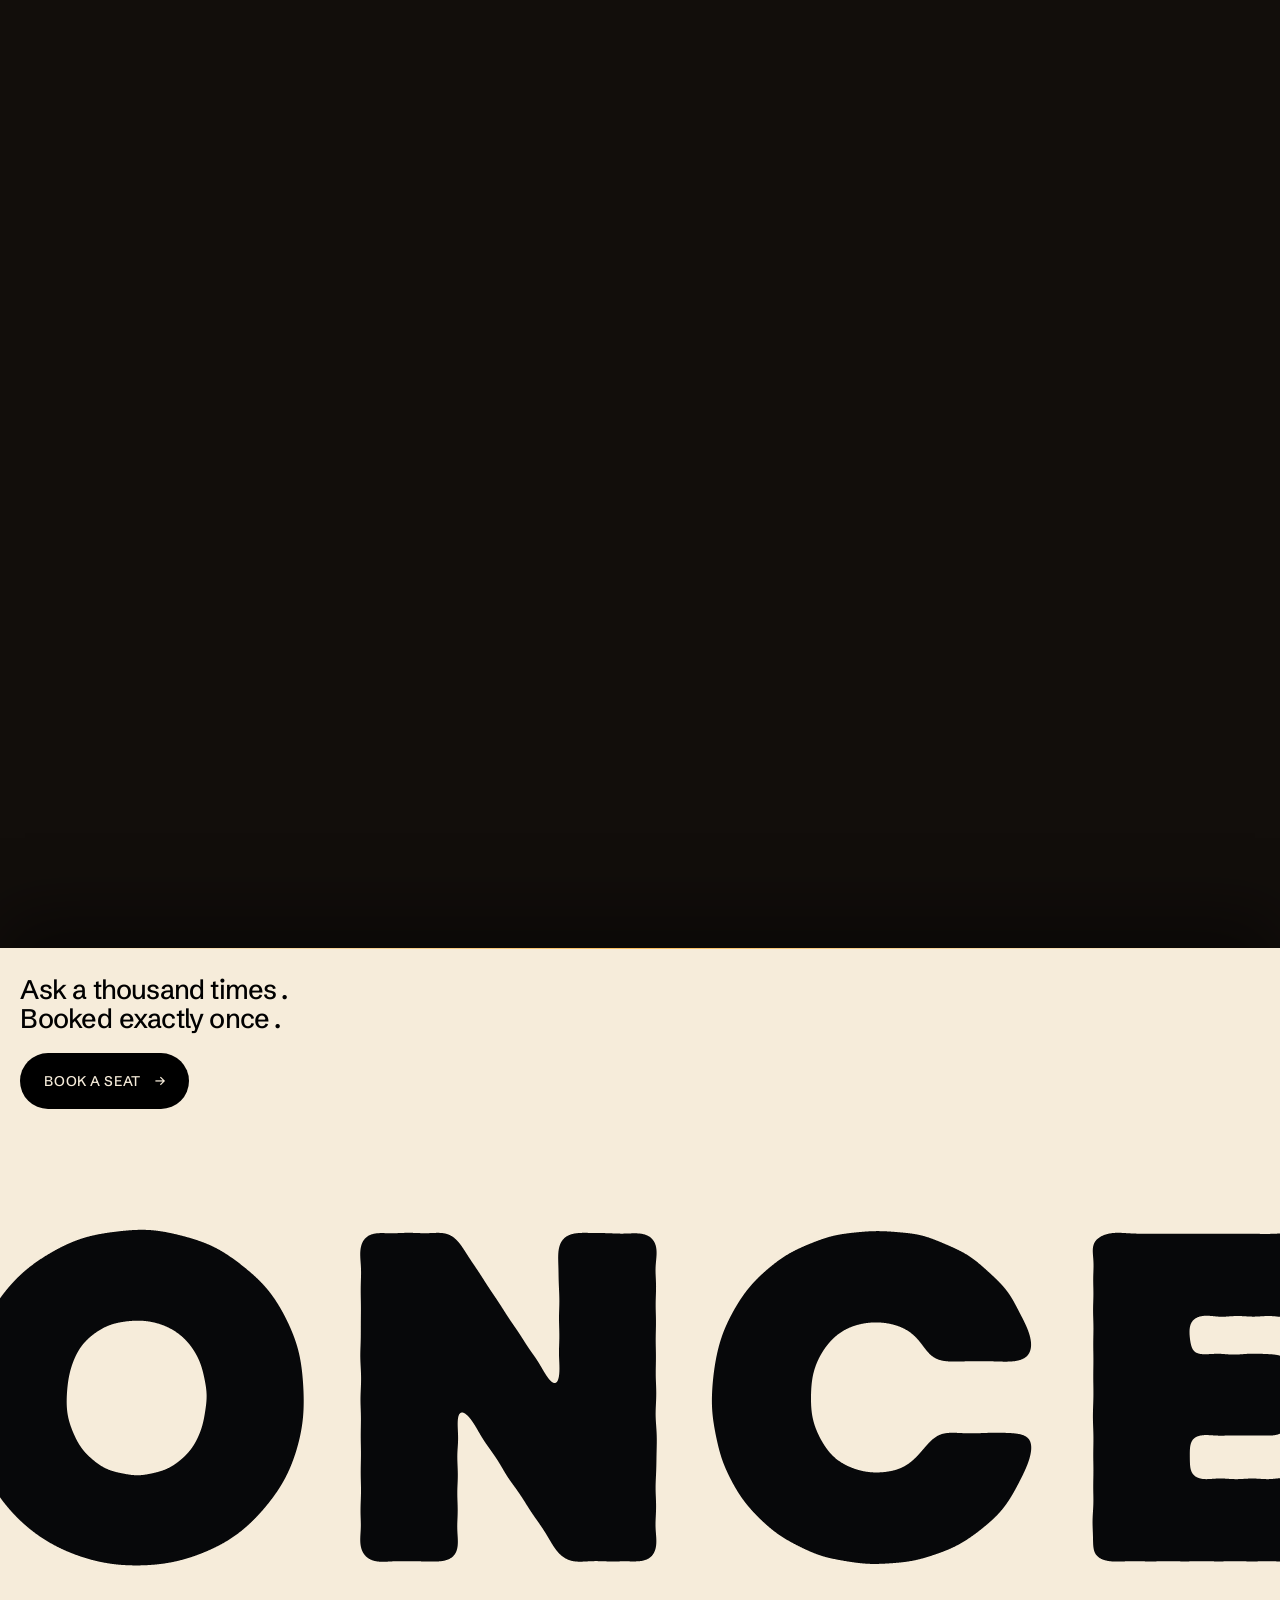
==== commit 7f44fd0c: "Align fluid simulation and cursor reveal logic with noth.in reference site" ====
--- a/visualizer/index.html
+++ b/visualizer/index.html
@@ -1046,7 +1046,7 @@
   <script src="house-lights.js?v=1.0.0" defer></script>
   <script src="seat-story.js?v=1.4.0" defer></script>
   <script src="scroll-tour.js?v=1.4.0" defer></script>
-  <script src="finale.js?v=3.4.0" defer></script>
+  <script src="finale.js?v=3.5.0" defer></script>
   <script src="scenario-focus.js?v=1.2.0" defer></script>
   <script src="cursor.js?v=1.9.0" defer></script>
 </body>
--- a/visualizer/palette.css
+++ b/visualizer/palette.css
@@ -1,5 +1,5 @@
 /* ==========================================================================
-   PALETTE v3.2 — guided-tour room, neutral + ONE consistent roll.  Load AFTER scroll-tour.css.
+   PALETTE v3.5 — guided-tour room, neutral + ONE consistent roll + a hint of light behind the zoom-out.  Load AFTER scroll-tour.css.
    Pairs with scroll-tour.js v1.5.
    - Room: flat near-black, no coloured light, beam/dust hidden (v3.1).
    - Roll: the big roller, the roll in the teacher's hand and the rod on the board
@@ -39,9 +39,8 @@
 .st-rc{position:absolute;top:0;bottom:0;width:calc(var(--rt,16px) * .24)}
 .st-rc.l{left:calc(var(--rt,16px) * -.12)}.st-rc.r{right:calc(var(--rt,16px) * -.12)}
 
-/* score lines along the barrel: JS moves them around the cylinder, front-facing ones only */
-.st-gv{position:absolute;left:3%;right:3%;top:50%;height:1px;margin-top:-.5px;border-radius:1px;
-  background:rgba(0,0,0,.45);box-shadow:0 1px 0 rgba(255,255,255,.18);opacity:0;pointer-events:none}
+/* no lines on the barrel: the score lines (HTML .st-gv on the roller/rod, SVG .st-rg on the roll in hand) are switched off */
+.st-gv,.st-rg{display:none!important}
 
 /* pull handle at the sheet's free edge */
 .st-pull{background:#c9c6bf}
@@ -51,3 +50,52 @@
 .st-frame{box-shadow:0 30px 60px rgba(0,0,0,.55),inset 0 0 0 2px #a8754a}
 .st-card.completed{box-shadow:0 18px 45px rgba(0,0,0,.6)}
 .st-dots i.on{box-shadow:none}
+
+/* ---------- Zoom-out window: a little white light behind it, so it reads as pulling back from the screen ----------
+   Rides on .st-shadow, which JS already sizes/rounds to the window and fades in with the zoom-out (opacity 0 at full screen),
+   so the light grows with the zoom and shrinks with the roll-up. Neutral white, low alpha: a halo, not a spotlight.
+   To tune: raise/lower the two .0x alphas (rim = edge definition, halo = soft glow). */
+.st-shadow{box-shadow:
+  0 0 0 1px rgba(255,255,255,.09),          /* hairline rim: gives the window an edge */
+  0 0 64px 4px rgba(255,255,255,.07),       /* soft halo */
+  0 30px 90px rgba(0,0,0,.7)}               /* original depth shadow, kept underneath */
+
+/* ---------- REWIND: ivory type + a faint worn-tape wobble (subtle on purpose) ----------
+   Colour: flat ivory from the site's own type colour. The only colour is the tiny tape fringe, drawn in the two state
+   colours already used on the dashboard (ember = rollback, sage = commit), so nothing new enters the palette.
+   Motion: a sub-pixel buzz all the time, plus two short tracking glitches every ~3.6s (a sliced band slips sideways,
+   the word jolts 1-2px). The rest of the cycle is still. Tune with the three variables below. */
+.ss-rw{--rw-ink:#f1e9dc;--rw-ember:255,106,82;--rw-sage:127,224,168;
+  position:relative;background:none;-webkit-background-clip:border-box;background-clip:border-box;
+  color:var(--rw-ink);filter:none;
+  text-shadow:-1px 0 rgba(var(--rw-ember),.45),1px 0 rgba(var(--rw-sage),.35);
+  animation:ss-buzz .24s steps(1) infinite,ss-jolt 3.6s steps(1) infinite}
+.ss-rew svg{fill:var(--rw-ink,#f1e9dc);animation:ss-rwd 1.1s steps(4) infinite}
+
+/* the tracking band: a copy of the word, sliced to a thin strip, slipping sideways */
+.ss-rw::after{content:"Rewind";position:absolute;left:0;top:0;color:var(--rw-ink);text-shadow:none;
+  opacity:0;clip-path:inset(38% 0 54% 0);animation:ss-tear 3.6s steps(1) infinite;pointer-events:none}
+
+@keyframes ss-buzz{            /* constant, under a pixel: the "alive" shimmer */
+  0%{translate:0 0}25%{translate:.6px -.4px}50%{translate:-.5px .3px}75%{translate:.4px .5px}}
+@keyframes ss-jolt{            /* two short bursts per cycle, otherwise still */
+  0%,59.9%{transform:none;text-shadow:-1px 0 rgba(var(--rw-ember),.45),1px 0 rgba(var(--rw-sage),.35)}
+  60%{transform:translate(-2px,0) skewX(-1.2deg);text-shadow:-3px 0 rgba(var(--rw-ember),.6),3px 0 rgba(var(--rw-sage),.5)}
+  62%{transform:translate(2px,1px) skewX(.8deg)}
+  64%{transform:translate(-1px,0);text-shadow:-2px 0 rgba(var(--rw-ember),.5),2px 0 rgba(var(--rw-sage),.4)}
+  66%,83.9%{transform:none;text-shadow:-1px 0 rgba(var(--rw-ember),.45),1px 0 rgba(var(--rw-sage),.35)}
+  84%{transform:translateX(1.5px);text-shadow:-2px 0 rgba(var(--rw-ember),.5),2px 0 rgba(var(--rw-sage),.4)}
+  85.5%,100%{transform:none;text-shadow:-1px 0 rgba(var(--rw-ember),.45),1px 0 rgba(var(--rw-sage),.35)}}
+@keyframes ss-tear{
+  0%,59.9%{opacity:0}
+  60%{opacity:.9;clip-path:inset(34% 0 58% 0);transform:translateX(7px)}
+  62%{clip-path:inset(62% 0 30% 0);transform:translateX(-5px)}
+  64%{clip-path:inset(18% 0 74% 0);transform:translateX(4px)}
+  66%,83.9%{opacity:0}
+  84%{opacity:.8;clip-path:inset(50% 0 42% 0);transform:translateX(-4px)}
+  85.5%,100%{opacity:0}}
+@keyframes ss-rwd{from{translate:0 0}to{translate:-6px 0}}   /* the arrows tick backwards */
+
+@media (prefers-reduced-motion:reduce){
+  .ss-rw,.ss-rw::after,.ss-rew svg{animation:none!important}
+}
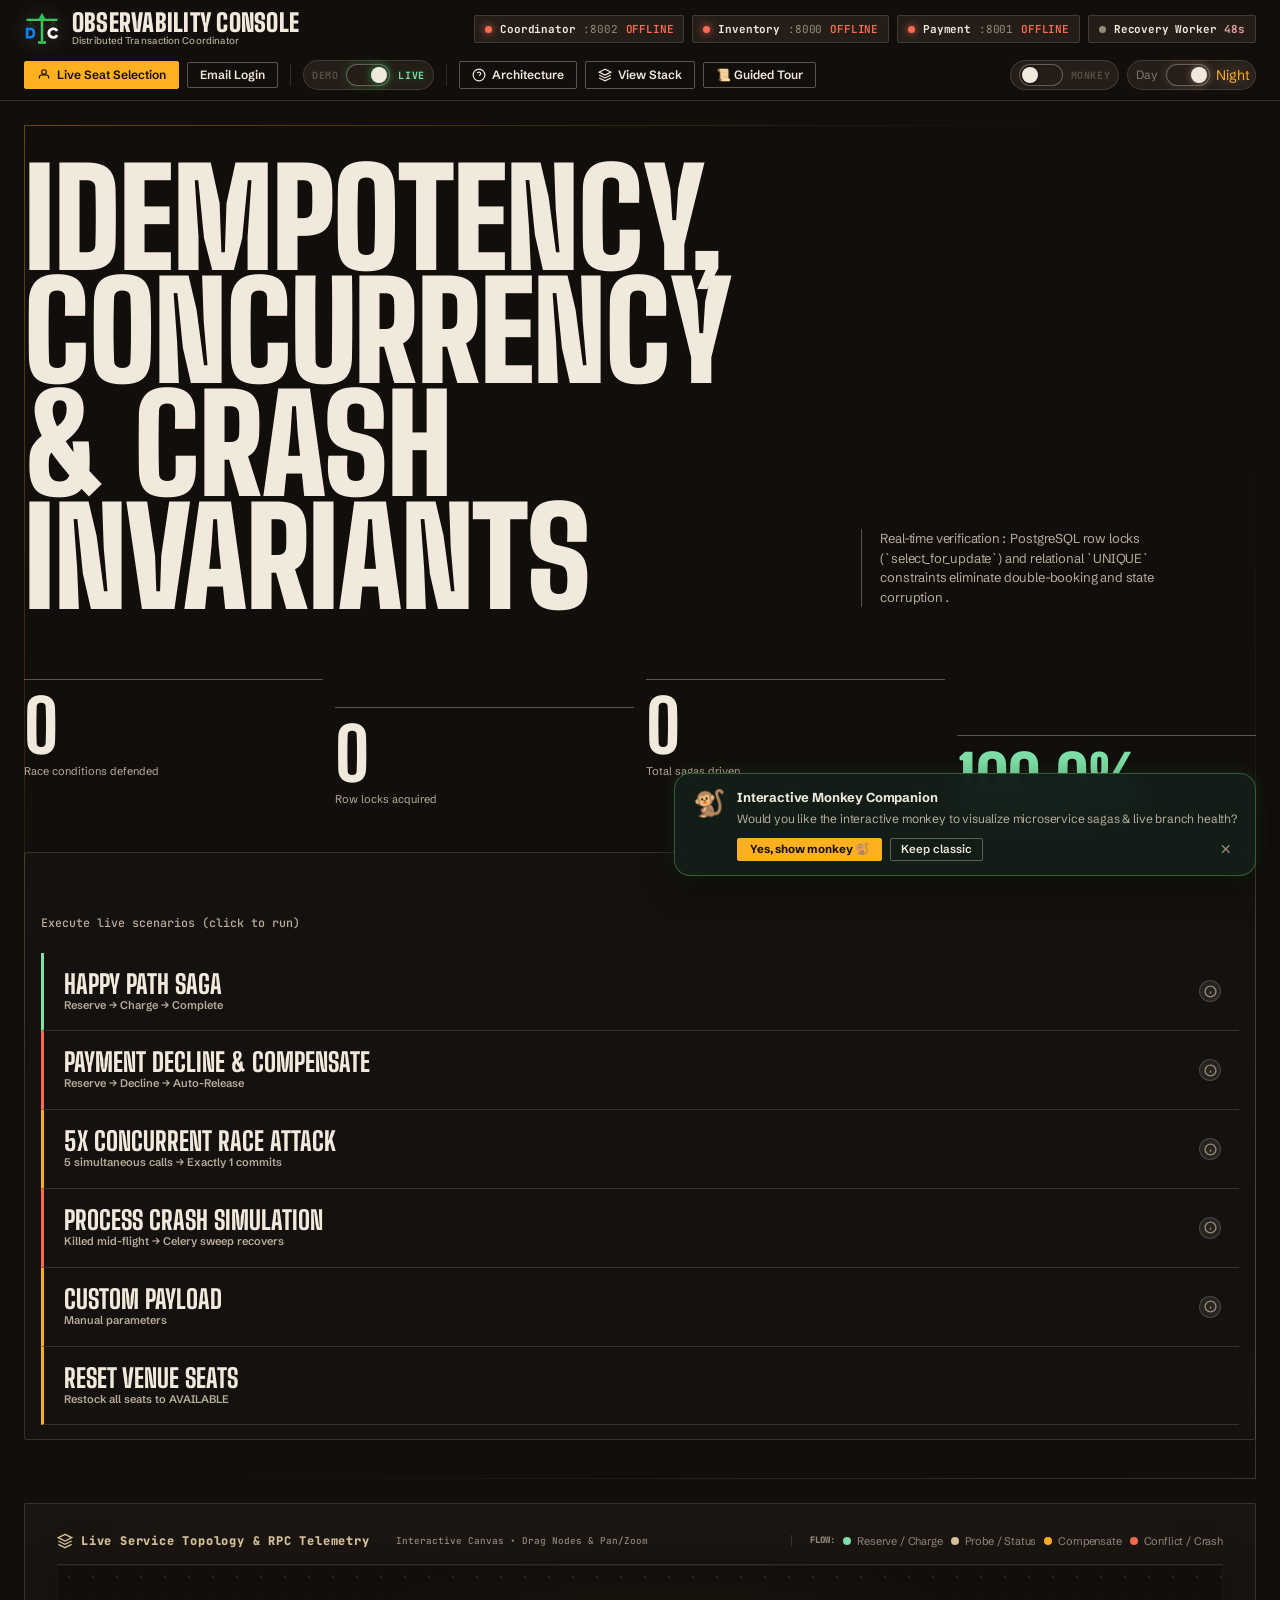
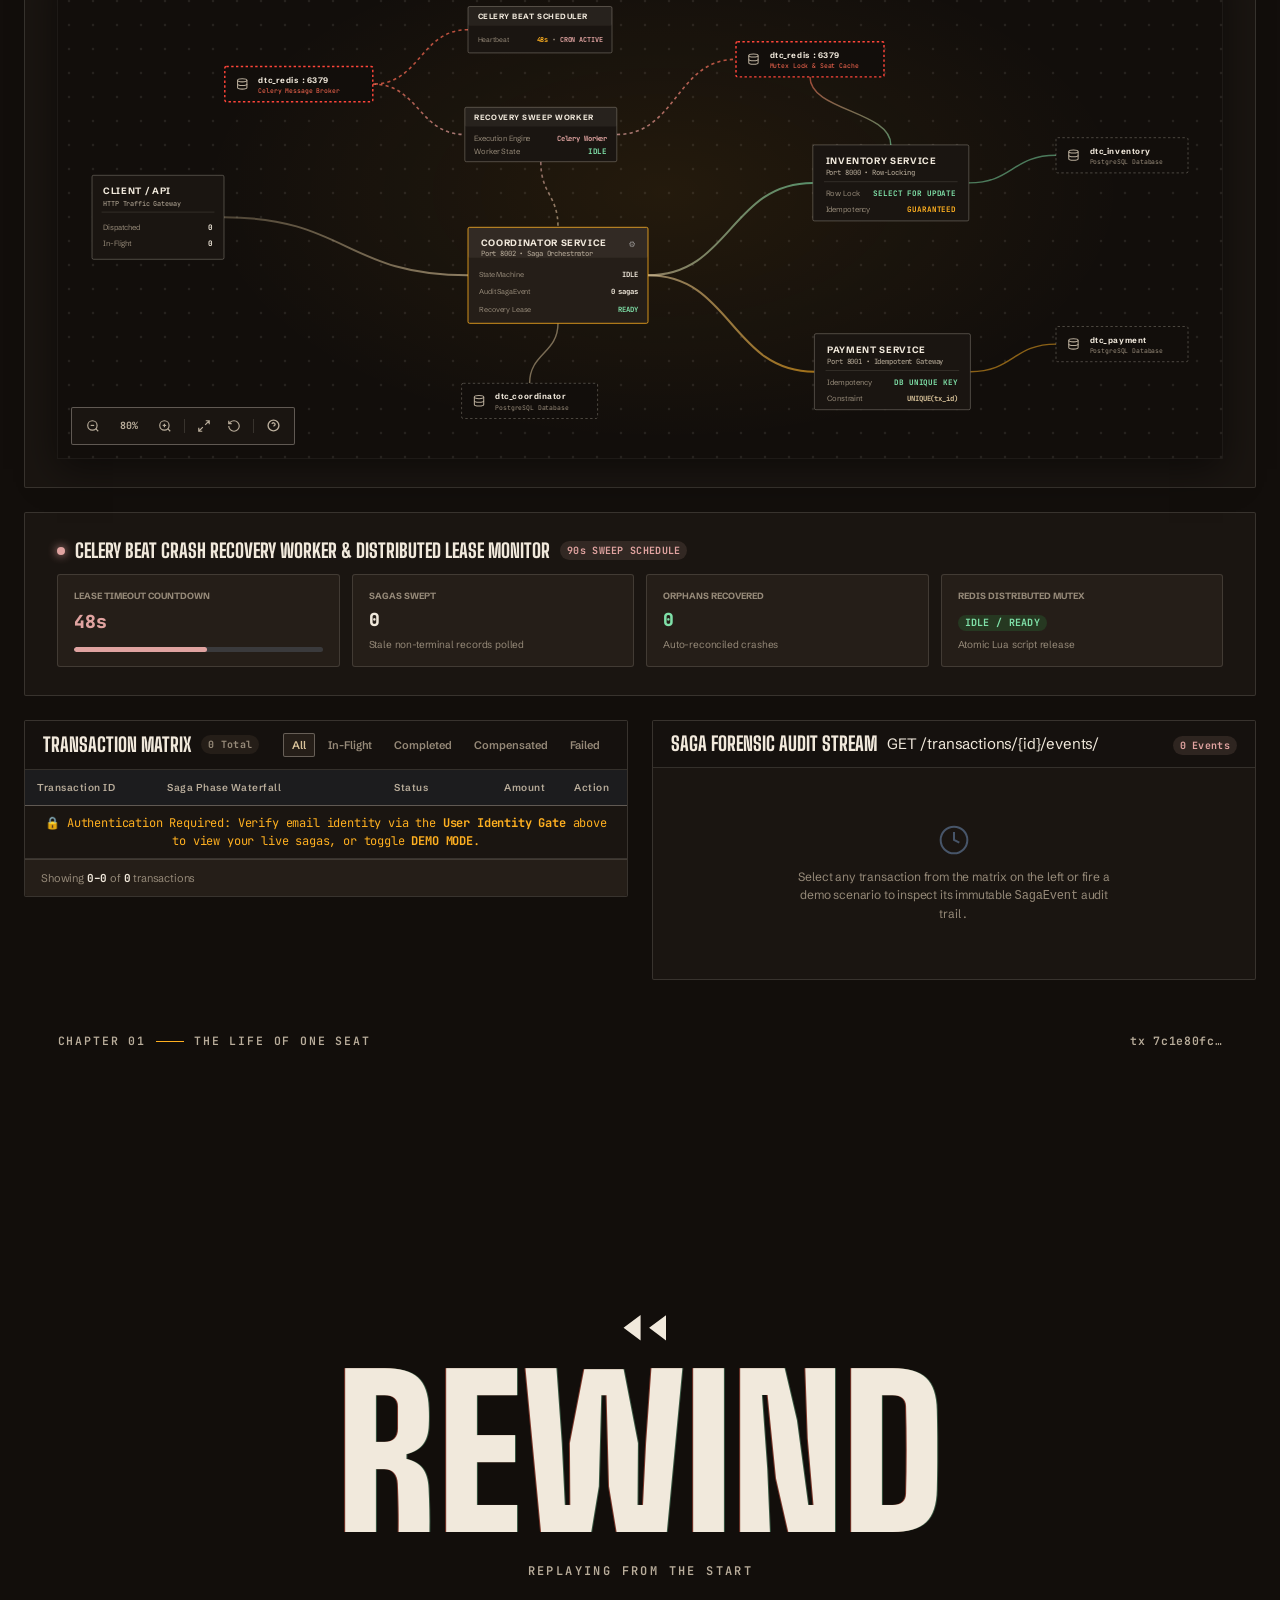
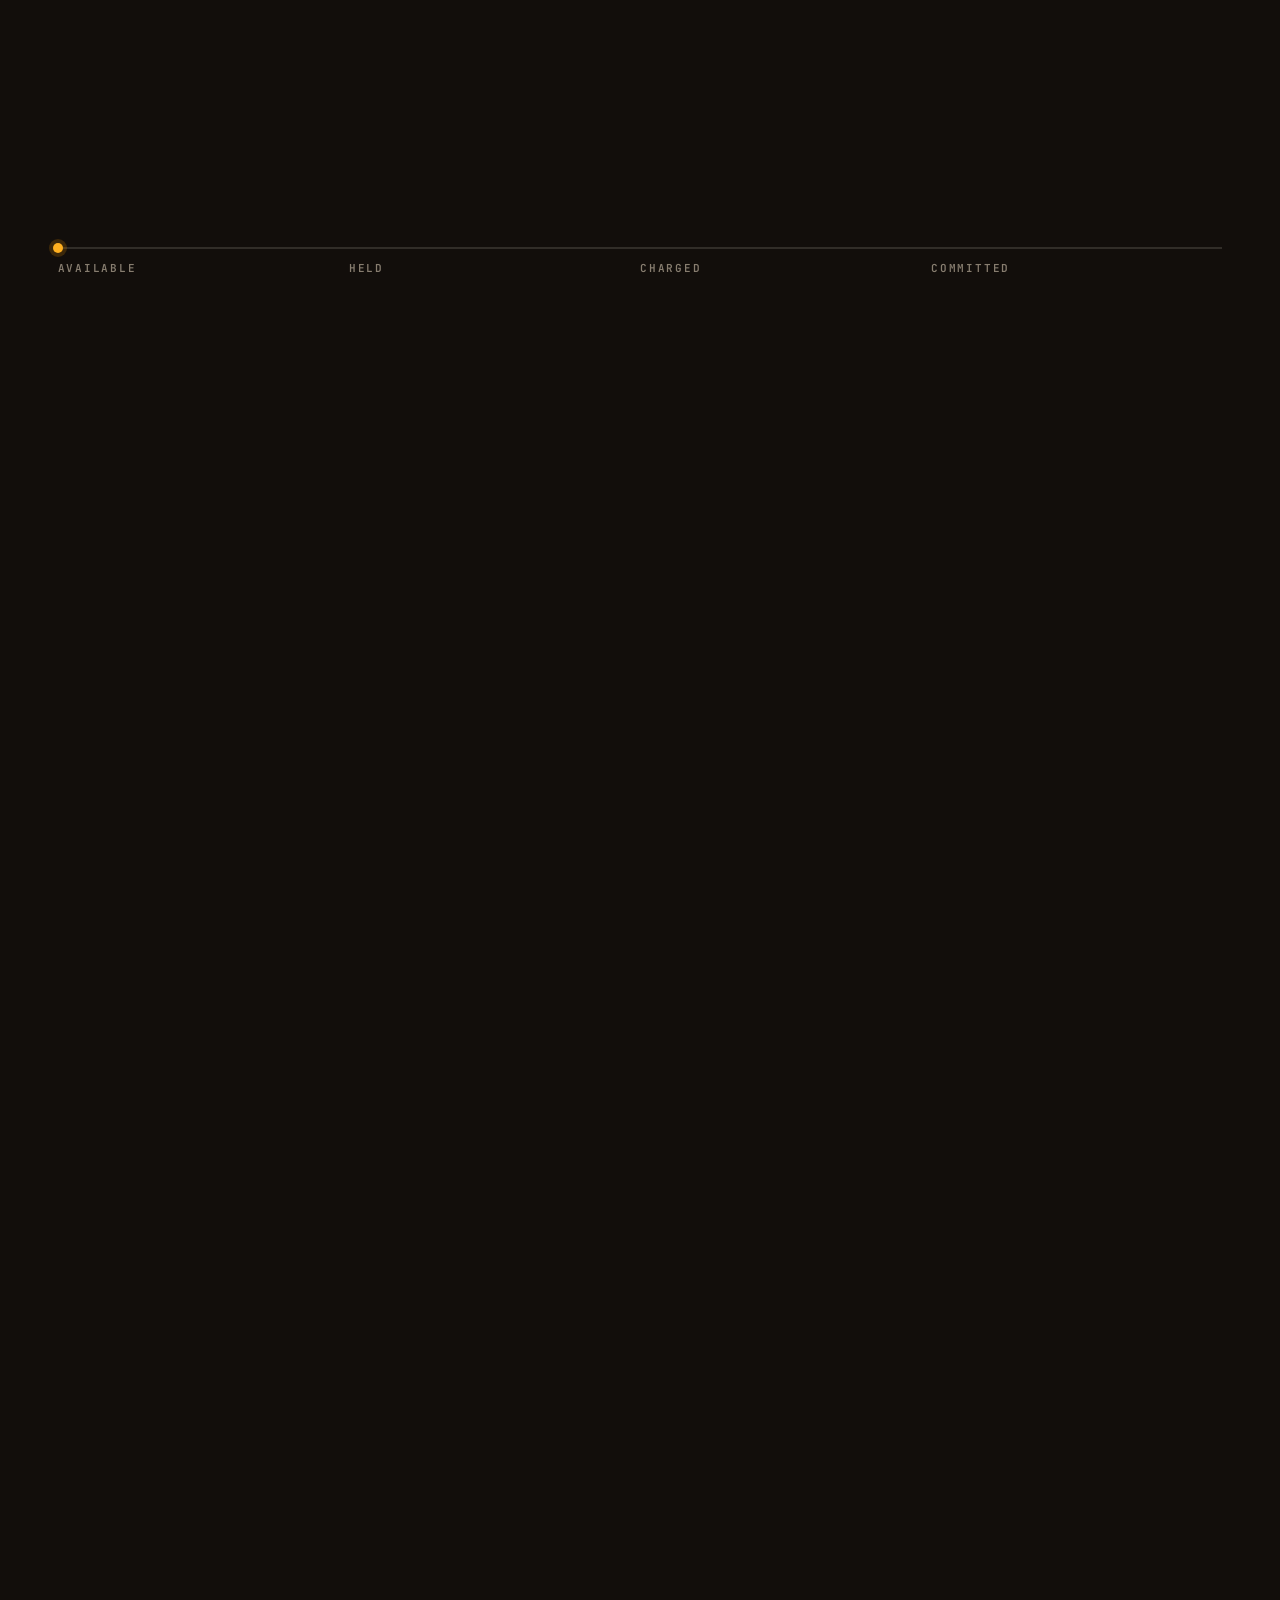
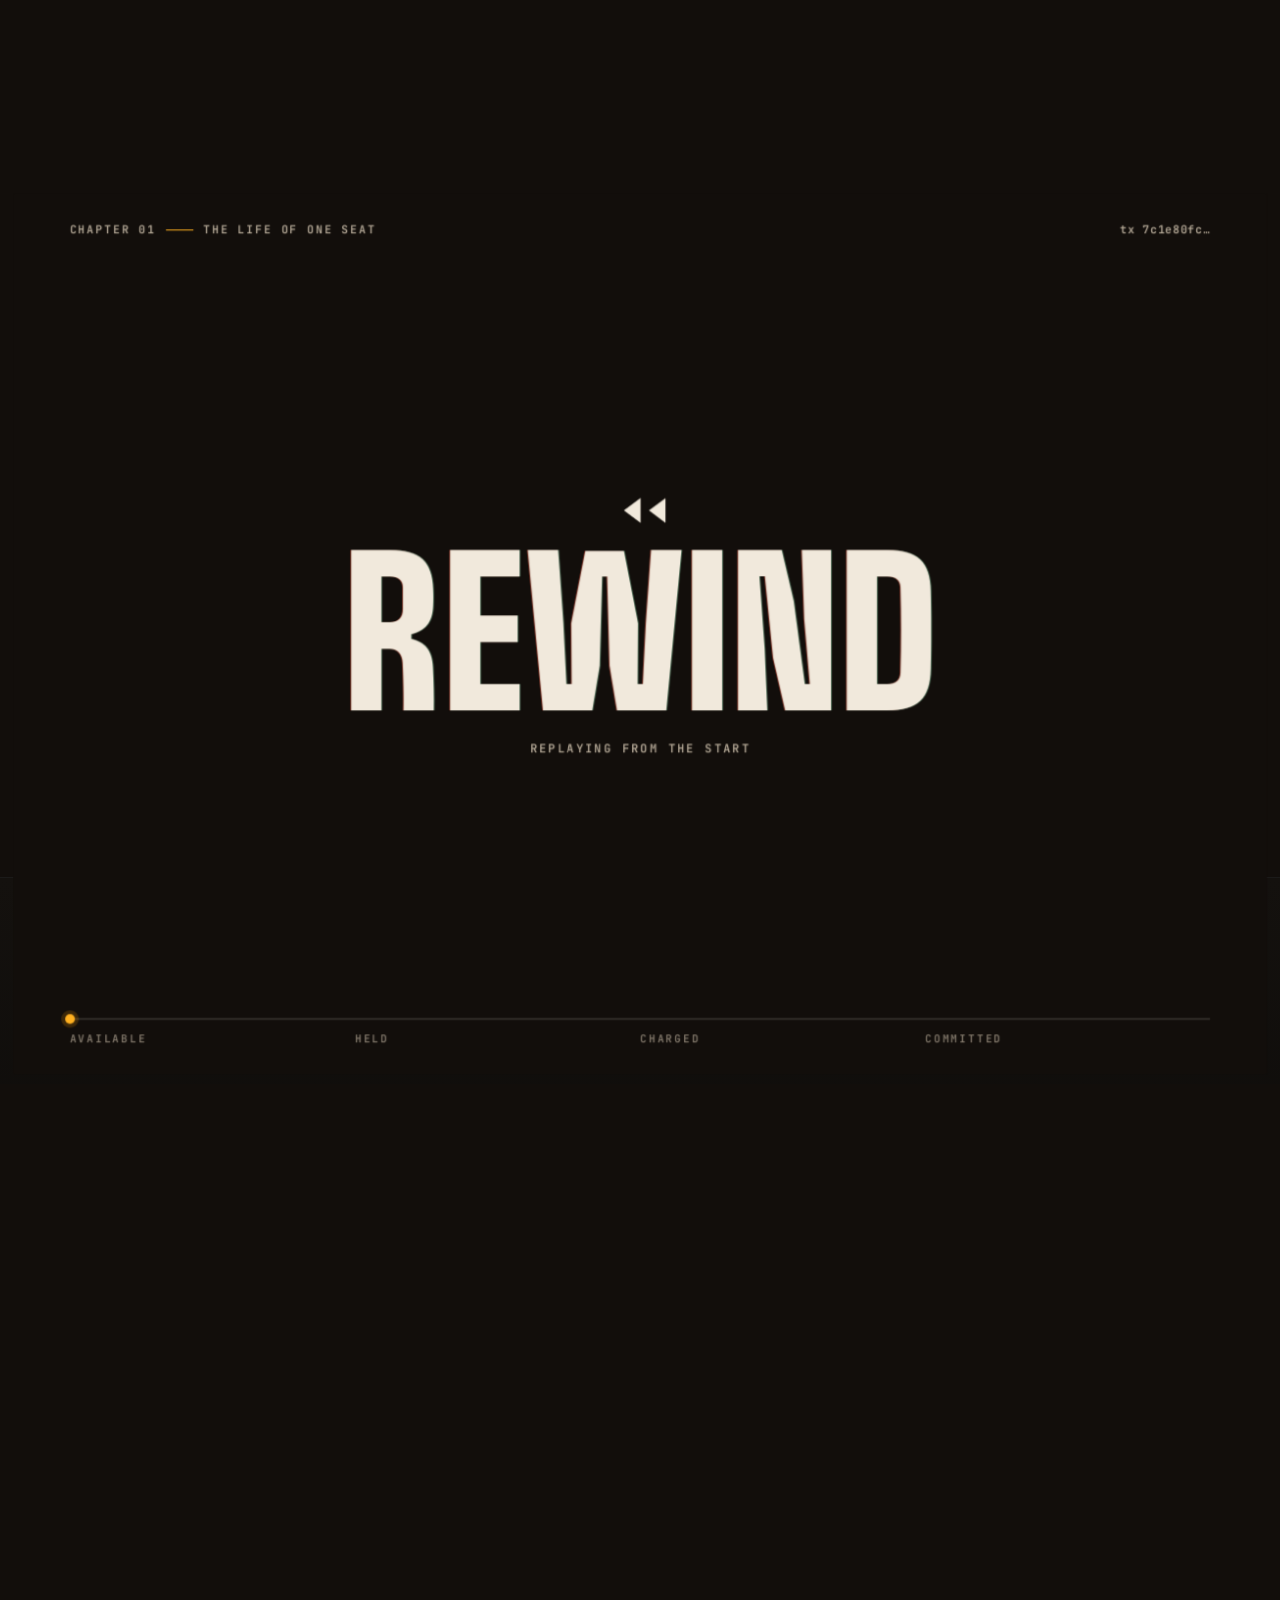
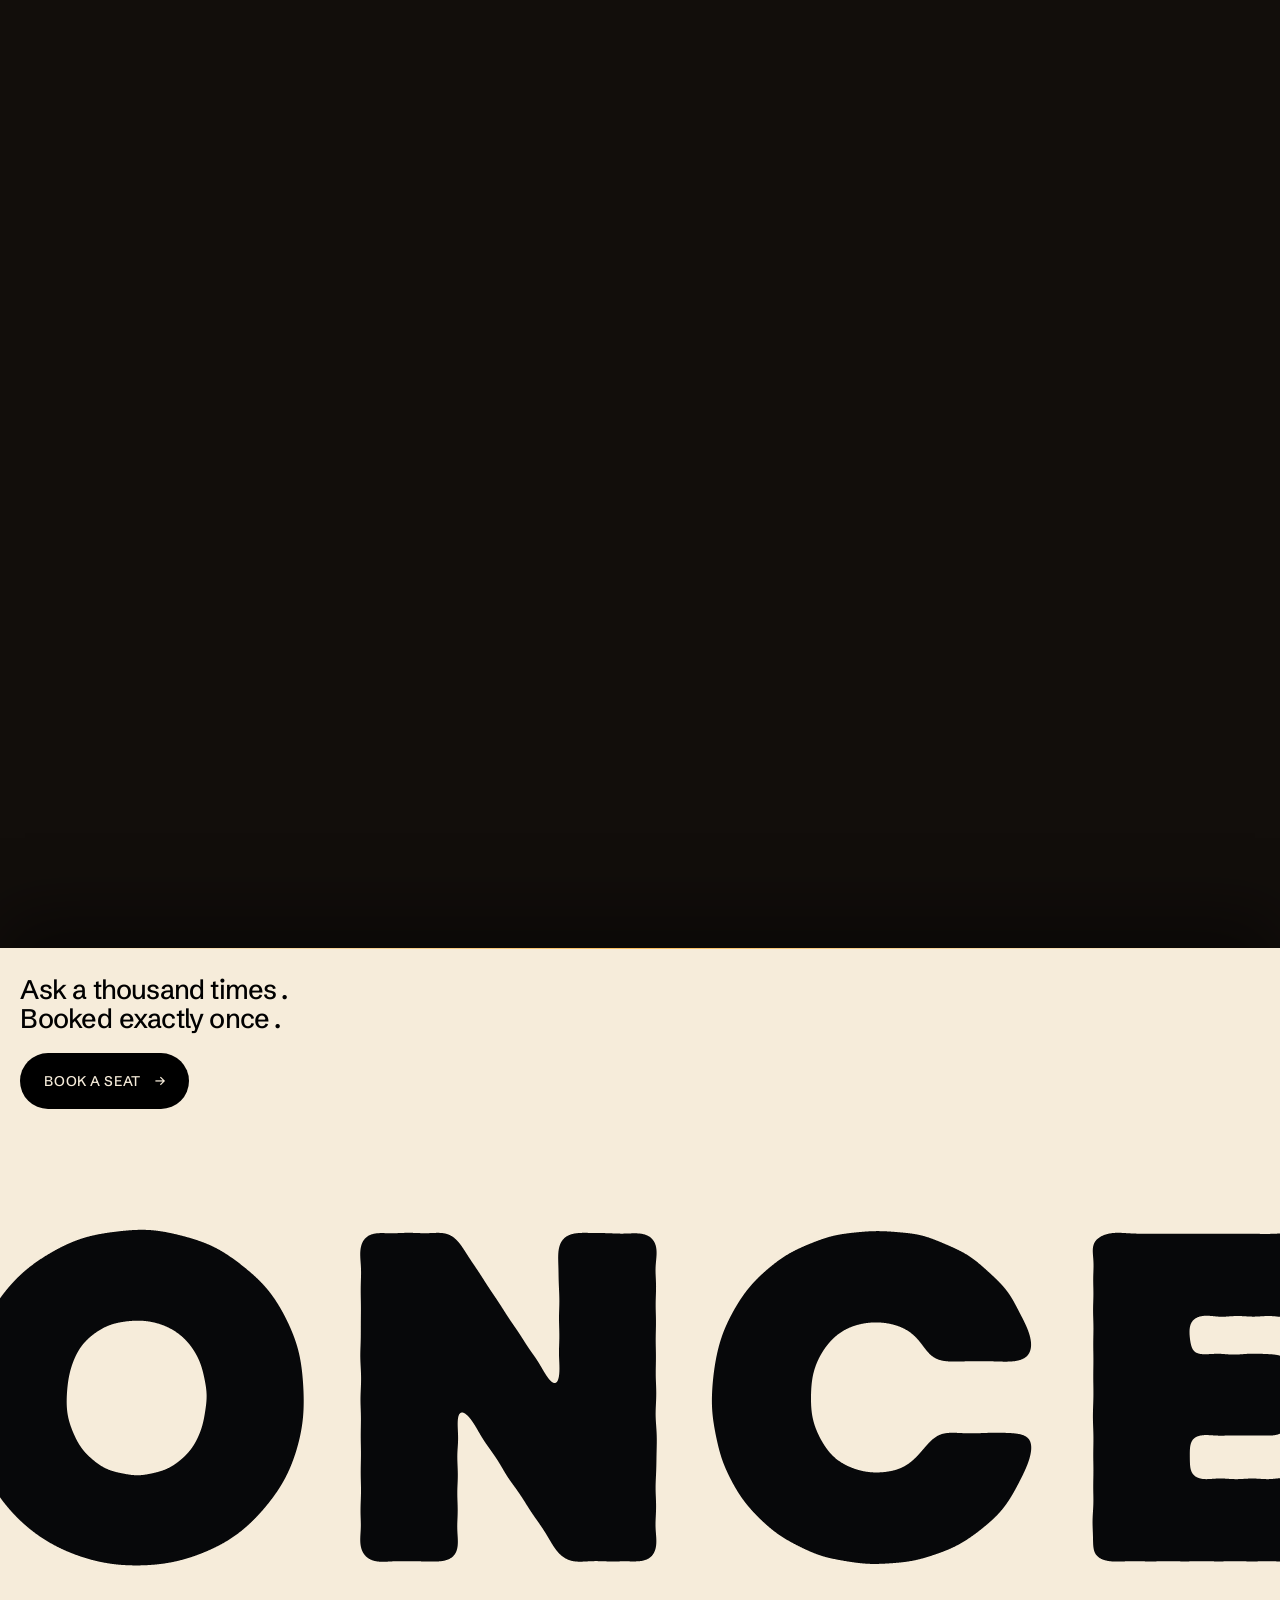
==== commit b3ac29d9: "Allow fluid flow to reveal undertext video designs across flow and surrounding spaces matching nothi" ====
--- a/visualizer/index.html
+++ b/visualizer/index.html
@@ -1046,7 +1046,7 @@
   <script src="house-lights.js?v=1.0.0" defer></script>
   <script src="seat-story.js?v=1.4.0" defer></script>
   <script src="scroll-tour.js?v=1.4.0" defer></script>
-  <script src="finale.js?v=3.5.0" defer></script>
+  <script src="finale.js?v=3.6.0" defer></script>
   <script src="scenario-focus.js?v=1.2.0" defer></script>
   <script src="cursor.js?v=1.9.0" defer></script>
 </body>
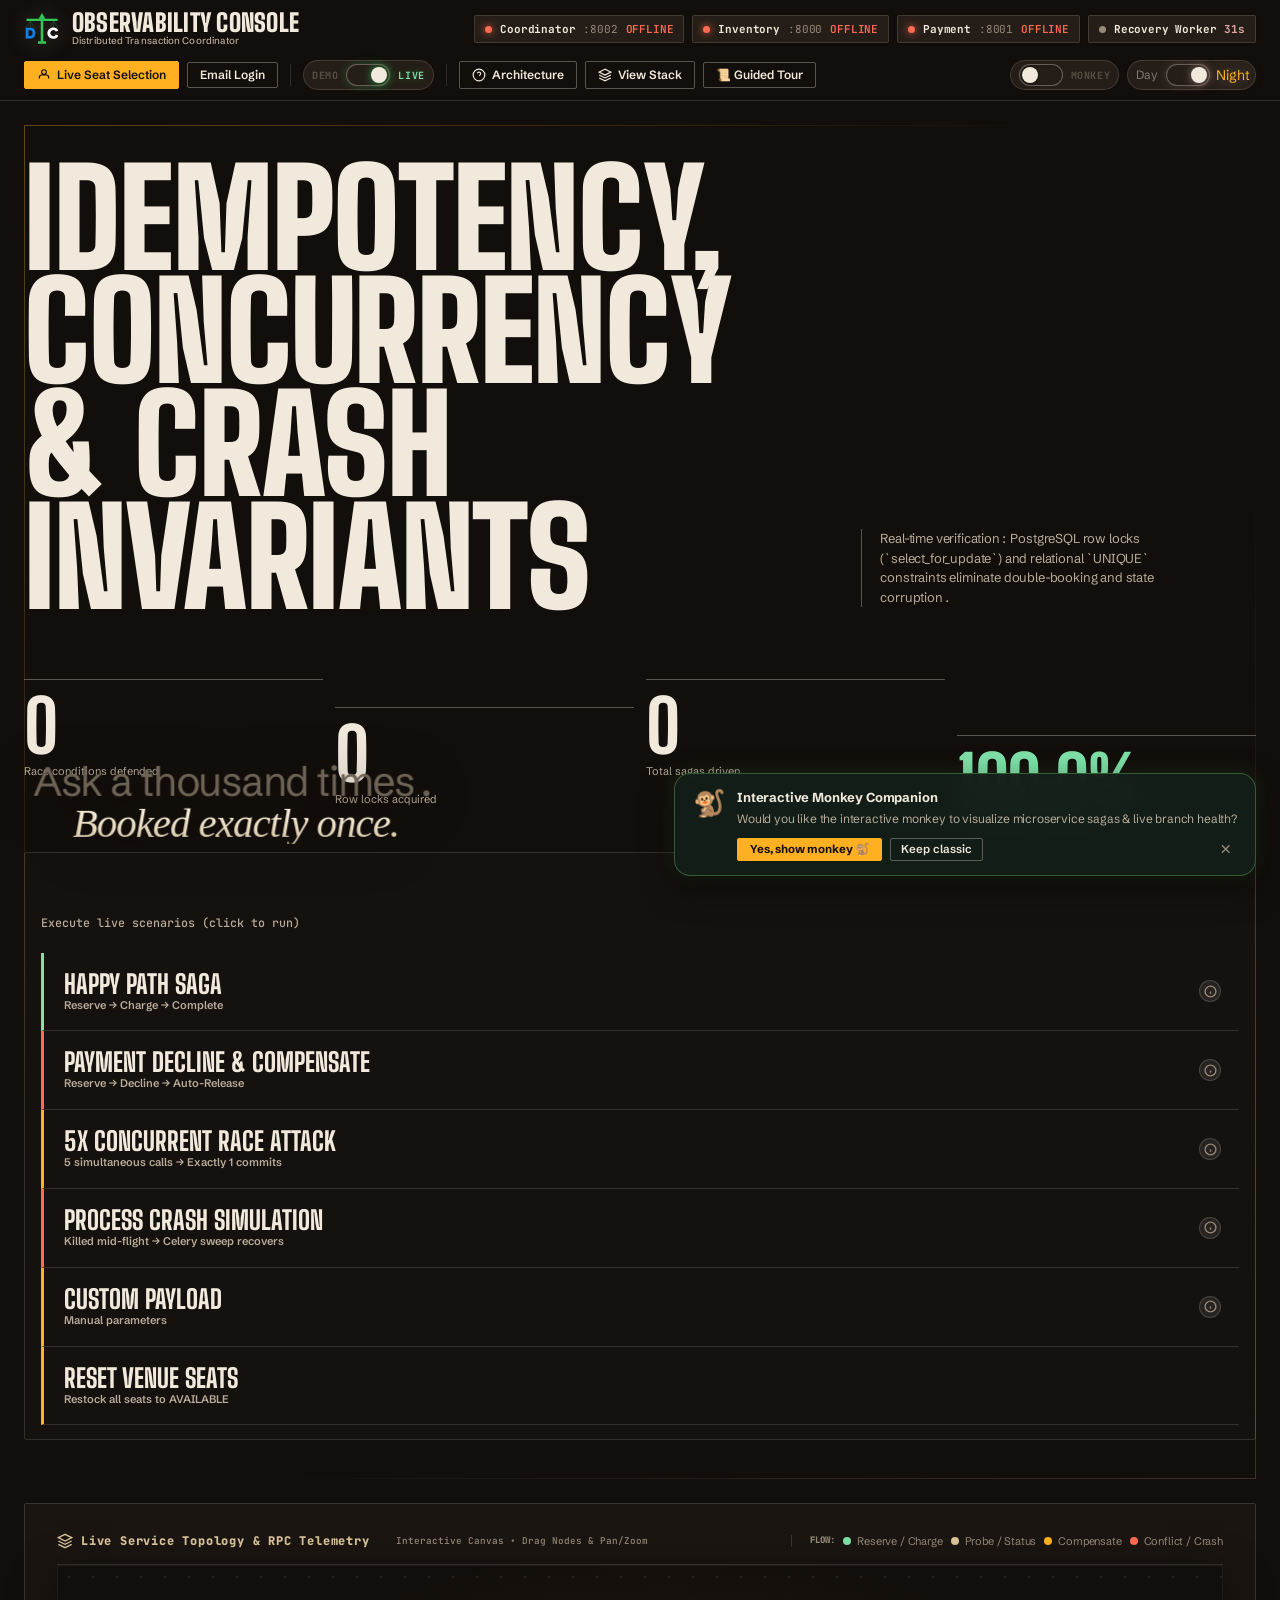
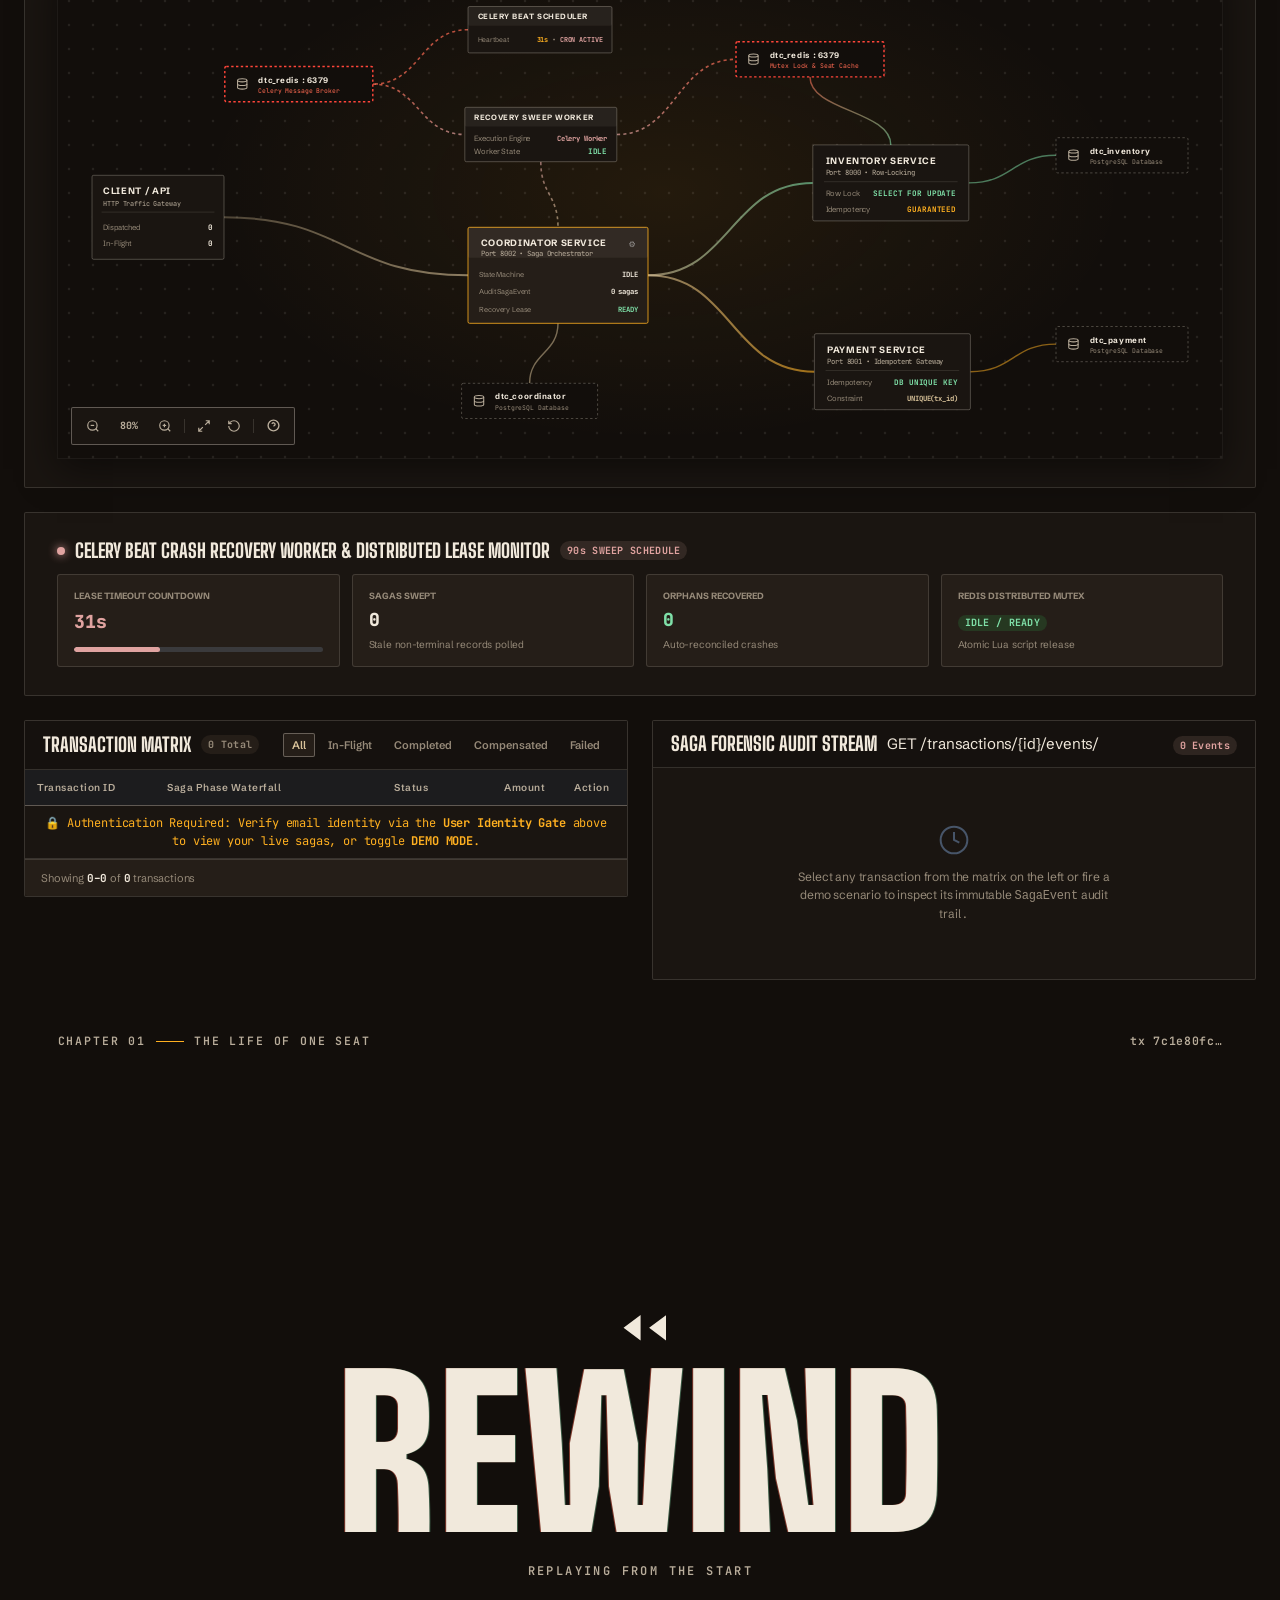
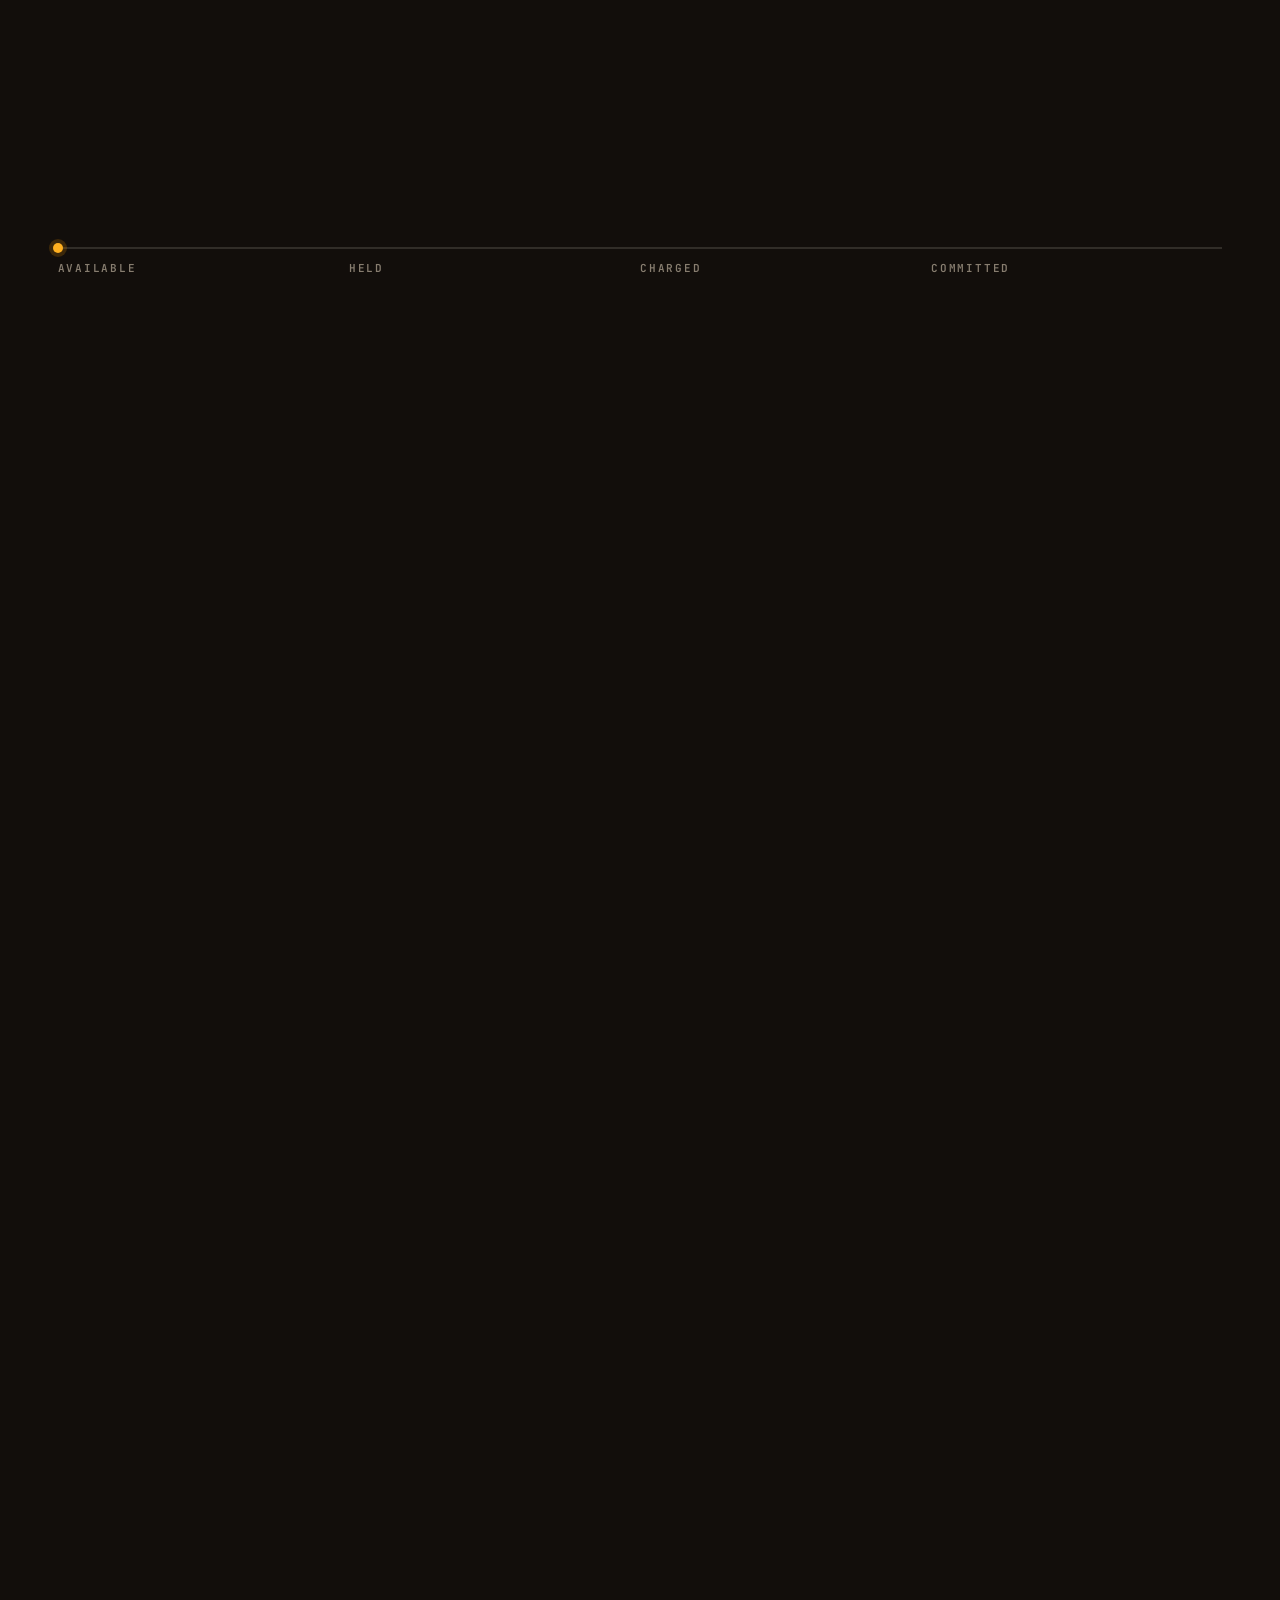
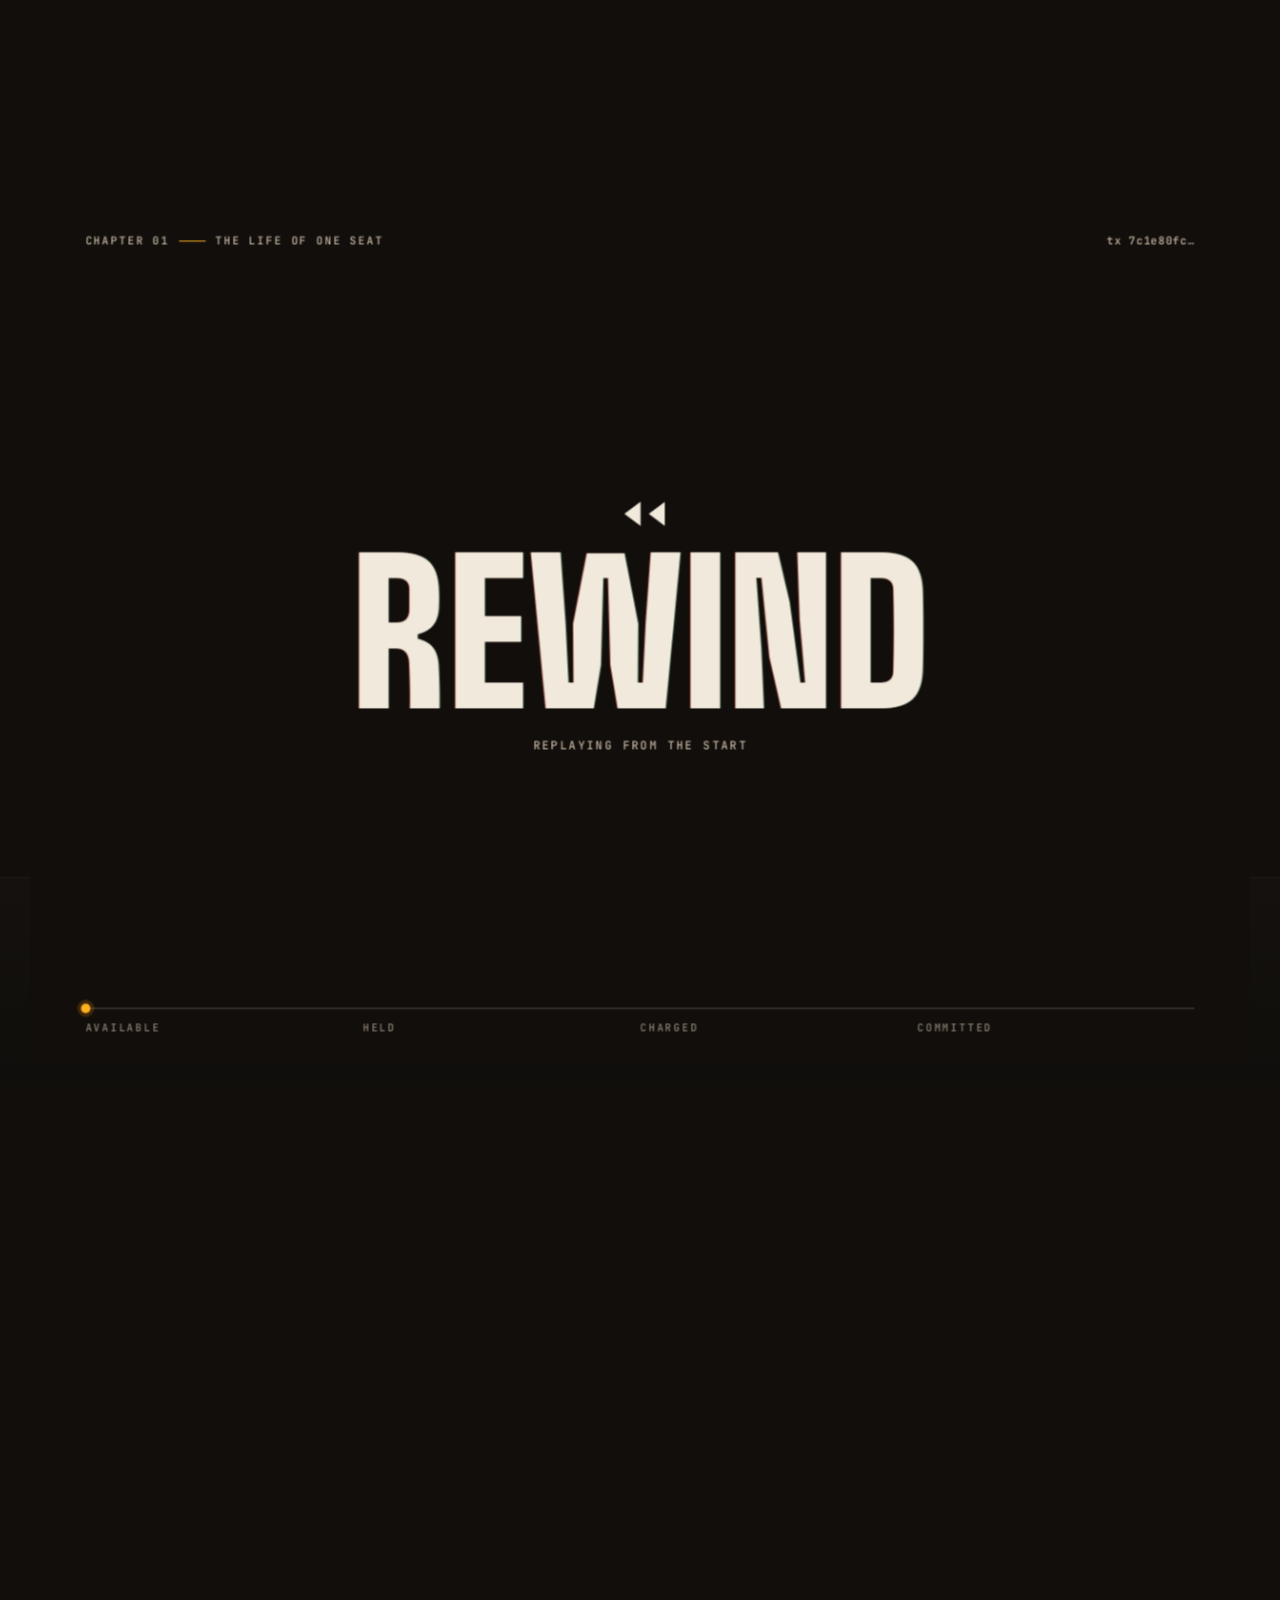
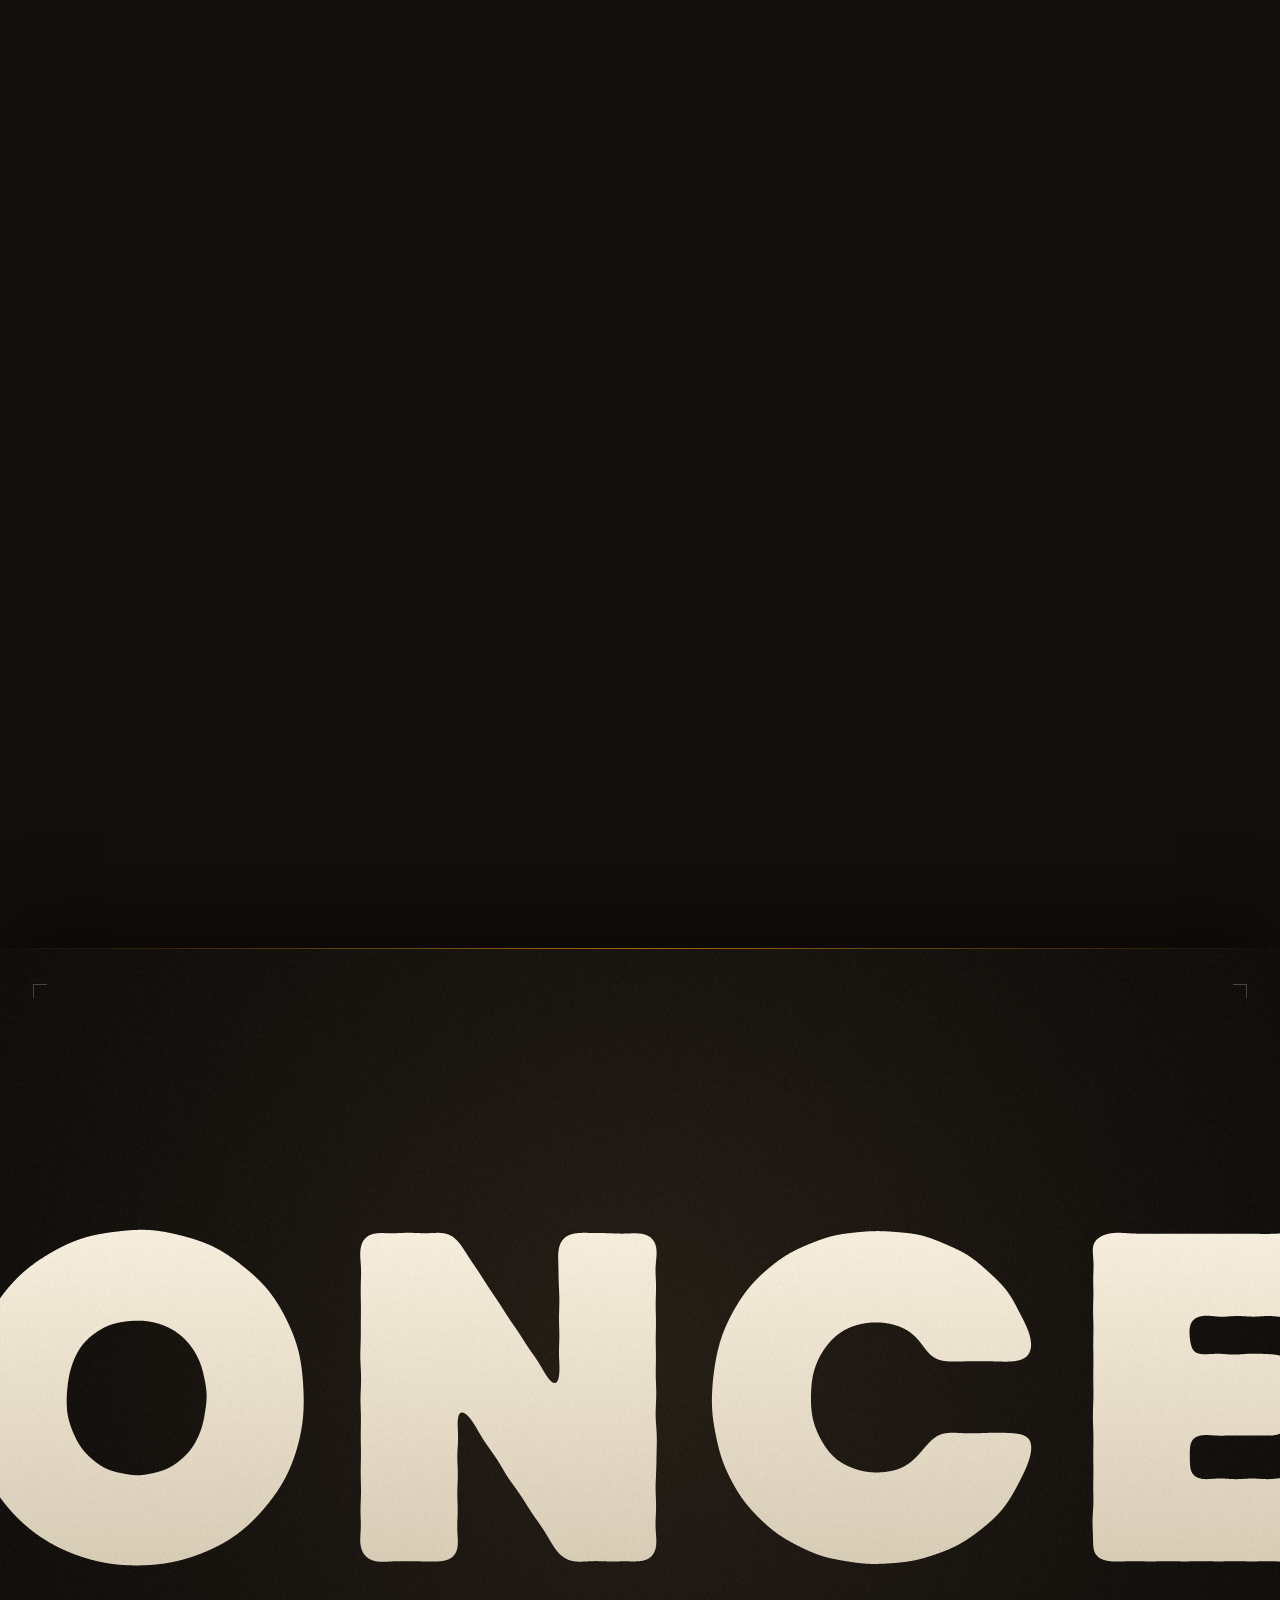
==== commit b7e50fb7: "Final iteration result" ====
--- a/visualizer/index.html
+++ b/visualizer/index.html
@@ -14,9 +14,10 @@
   <link rel="stylesheet" href="house-lights.css?v=1.1.0">
   <link rel="stylesheet" href="scroll-tour.css?v=1.2.0">
   <link rel="stylesheet" href="seat-story.css?v=1.4.0">
-  <link rel="stylesheet" href="finale.css?v=1.0.0">
+  <link rel="stylesheet" href="finale.css?v=1.3.0">
+  <link rel="stylesheet" href="finale-sequence.css?v=1.0.0">
   <link rel="stylesheet" href="palette.css?v=2.0.0">
-  <link rel="stylesheet" href="scenario-focus.css?v=1.2.0">
+  <link rel="stylesheet" href="scenario-focus.css?v=1.2.1">
   <link rel="stylesheet" href="cursor.css?v=1.8.0">
   <link rel="preconnect" href="https://fonts.googleapis.com">
   <link rel="preconnect" href="https://fonts.gstatic.com" crossorigin>
@@ -799,6 +800,398 @@
       <span>&copy; 2026 Vijay. All rights reserved.</span>
       <span>Engineered with Django · Celery Beat · Redis Mutex · PostgreSQL ACID</span>
     </div>
+
+    <!-- SOFTWARE & TECHNOLOGY STACK MARQUEE (Rightward Flow) -->
+    <div class="tech-marquee-wrapper">
+        <div class="tech-marquee-header">
+          <span class="tech-marquee-title">✦ Software & Technologies Behind DTC</span>
+        </div>
+        <div class="tech-marquee-track">
+          <!-- GROUP 1 -->
+          <div class="tech-marquee-group">
+
+            <!-- Python -->
+            <div class="tech-card">
+              <div class="tech-card-icon" style="--ti:#3776AB;--tg:#FFD43B">
+                <svg viewBox="0 0 24 24" role="img" aria-label="Python logo" focusable="false"><path fill="#4B8BBE" d="m14.25.18.9.2.73.26.59.3.45.32.34.34.25.34.16.33.1.3.04.26.02.2-.01.13V8.5l-.05.63-.13.55-.21.46-.26.38-.3.31-.33.25-.35.19-.35.14-.33.1-.3.07-.26.04-.21.02H8.77l-.69.05-.59.14-.5.22-.41.27-.33.32-.27.35-.2.36-.15.37-.1.35-.07.32-.04.27-.02.21v3.06H3.17l-.21-.03-.28-.07-.32-.12-.35-.18-.36-.26-.36-.36-.35-.46-.32-.59-.28-.73-.21-.88-.14-1.05-.05-1.23.06-1.22.16-1.04.24-.87.32-.71.36-.57.4-.44.42-.33.42-.24.4-.16.36-.1.32-.05.24-.01h.16l.06.01h8.16v-.83H6.18l-.01-2.75-.02-.37.05-.34.11-.31.17-.28.25-.26.31-.23.38-.2.44-.18.51-.15.58-.12.64-.1.71-.06.77-.04.84-.02 1.27.05zM7.95 2.16l-.23.33-.08.41.08.41.23.34.33.22.41.09.41-.09.33-.22.23-.34.08-.41-.08-.41-.23-.33-.33-.22-.41-.09-.41.09z"/><path fill="#FFD43B" d="M21.04 6.11l.28.06.32.12.35.18.36.27.36.35.35.47.32.59.28.73.21.88.14 1.04.05 1.23-.06 1.23-.16 1.04-.24.86-.32.71-.36.57-.4.45-.42.33-.42.24-.4.16-.36.09-.32.05-.24.02-.16-.01h-8.22v.82h5.84l.01 2.76.02.36-.05.34-.11.31-.17.29-.25.25-.31.24-.38.2-.44.17-.51.15-.58.13-.64.09-.71.07-.77.04-.84.01-1.27-.04-1.07-.14-.9-.2-.73-.25-.59-.3-.45-.33-.34-.34-.25-.34-.16-.33-.1-.3-.04-.25-.02-.2.01-.13v-5.34l.05-.64.13-.54.21-.46.26-.38.3-.32.33-.24.35-.2.35-.14.33-.1.3-.06.26-.04.21-.02.13-.01h5.84l.69-.05.59-.14.5-.21.41-.28.33-.32.27-.35.2-.36.15-.36.1-.35.07-.32.04-.28.02-.21V6.07h2.09l.14.01zM14.57 20.36l-.23.33-.08.41.08.41.23.33.33.23.41.08.41-.08.33-.23.23-.33.08-.41-.08-.41-.23-.33-.33-.23-.41-.08-.41.08z"/></svg>
+              </div>
+              <div class="tech-card-meta">
+                <span class="tech-card-name">Python</span>
+                <span class="tech-card-role">Distributed Logic</span>
+              </div>
+            </div>
+
+            <!-- Django -->
+            <div class="tech-card">
+              <div class="tech-card-icon" style="--ti:#44B78B;--tg:#44B78B">
+                <svg viewBox="0 0 24 24" role="img" aria-label="Django logo" focusable="false"><path fill="currentColor" d="M11.146 0h3.924v18.166c-2.013.382-3.491.535-5.096.535-4.791 0-7.288-2.166-7.288-6.32 0-4.002 2.65-6.6 6.753-6.6.637 0 1.121.05 1.707.203zm0 9.143a3.9 3.9 0 0 0-1.325-.204c-1.988 0-3.134 1.223-3.134 3.365 0 2.09 1.096 3.236 3.109 3.236.433 0 .79-.025 1.35-.102V9.142zM21.314 6.06v9.098c0 3.134-.229 4.638-.917 5.937-.637 1.249-1.478 2.039-3.211 2.905l-3.644-1.733c1.733-.815 2.574-1.53 3.109-2.625.561-1.121.739-2.421.739-5.835V6.059zM17.39.021h3.924v4.026H17.39z"/></svg>
+              </div>
+              <div class="tech-card-meta">
+                <span class="tech-card-name">Django</span>
+                <span class="tech-card-role">Backend Services</span>
+              </div>
+            </div>
+
+            <!-- Celery -->
+            <div class="tech-card">
+              <div class="tech-card-icon" style="--ti:#37814A;--tg:#A9CC54">
+                <svg viewBox="0 0 24 24" role="img" aria-label="Celery logo" focusable="false"><path fill="currentColor" d="M2.303 0A2.3 2.3 0 0 0 0 2.303v19.394A2.3 2.3 0 0 0 2.303 24h19.394A2.3 2.3 0 0 0 24 21.697V2.303A2.3 2.3 0 0 0 21.697 0zm8.177 3.072c4.098 0 7.028 1.438 7.68 1.764l-1.194 2.55c-2.442-1.057-4.993-1.41-5.672-1.41-1.574 0-2.17.922-2.17 1.763v8.494c0 .869.596 1.791 2.17 1.791.679 0 3.23-.38 5.672-1.41l1.194 2.496c-.435.271-3.637 1.818-7.68 1.818-1.112 0-4.64-.244-4.64-4.64V7.713c0-4.397 3.528-4.64 4.64-4.64z"/></svg>
+              </div>
+              <div class="tech-card-meta">
+                <span class="tech-card-name">Celery</span>
+                <span class="tech-card-role">Task Queue & Sagas</span>
+              </div>
+            </div>
+
+            <!-- Redis -->
+            <div class="tech-card">
+              <div class="tech-card-icon" style="--ti:#DC382D;--tg:#FF4438">
+                <svg viewBox="0 0 24 24" role="img" aria-label="Redis logo" focusable="false"><path fill="currentColor" d="M22.71 13.145c-1.66 2.092-3.452 4.483-7.038 4.483-3.203 0-4.397-2.825-4.48-5.12.701 1.484 2.073 2.685 4.214 2.63 4.117-.133 6.94-3.852 6.94-7.239 0-4.05-3.022-6.972-8.268-6.972-3.752 0-8.4 1.428-11.455 3.685C2.59 6.937 3.885 9.958 4.35 9.626c2.648-1.904 4.748-3.13 6.784-3.744C8.12 9.244.886 17.05 0 18.425c.1 1.261 1.66 4.648 2.424 4.648.232 0 .431-.133.664-.365a101 101 0 0 0 5.54-6.765c.222 3.104 1.748 6.898 6.014 6.898 3.819 0 7.604-2.756 9.33-8.965.2-.764-.73-1.361-1.261-.73zm-4.349-5.013c0 1.959-1.926 2.922-3.685 2.922a4.45 4.45 0 0 1-2.235-.568c1.051-1.592 2.092-3.225 3.21-4.973 1.972.334 2.71 1.43 2.71 2.619"/></svg>
+              </div>
+              <div class="tech-card-meta">
+                <span class="tech-card-name">Redis</span>
+                <span class="tech-card-role">Mutex Lock & Broker</span>
+              </div>
+            </div>
+
+            <!-- PostgreSQL -->
+            <div class="tech-card">
+              <div class="tech-card-icon" style="--ti:#336791;--tg:#6BA3D6">
+                <svg viewBox="0 0 24 24" role="img" aria-label="PostgreSQL logo" focusable="false"><path fill="currentColor" d="M23.56 14.723a.5.5 0 0 0-.057-.12q-.21-.395-1.007-.231c-1.654.34-2.294.13-2.526-.02 1.342-2.048 2.445-4.522 3.041-6.83.272-1.05.798-3.523.122-4.73a1.6 1.6 0 0 0-.15-.236C21.693.91 19.8.025 17.51.001c-1.495-.016-2.77.346-3.116.479a10 10 0 0 0-.516-.082 8 8 0 0 0-1.312-.127c-1.182-.019-2.203.264-3.05.84C8.66.79 4.729-.534 2.296 1.19.935 2.153.309 3.873.43 6.304c.041.818.507 3.334 1.243 5.744q.69 2.26 1.433 3.582.83 1.493 1.714 1.79c.448.148 1.133.143 1.858-.729a56 56 0 0 1 1.945-2.206c.435.235.906.362 1.39.377v.004a11 11 0 0 0-.247.305c-.339.43-.41.52-1.5.745-.31.064-1.134.233-1.146.811a.6.6 0 0 0 .091.327c.227.423.922.61 1.015.633 1.335.333 2.505.092 3.372-.679-.017 2.231.077 4.418.345 5.088.221.553.762 1.904 2.47 1.904q.375.001.829-.094c1.782-.382 2.556-1.17 2.855-2.906.15-.87.402-2.875.539-4.101.017-.07.036-.12.057-.136 0 0 .07-.048.427.03l.044.007.254.022.015.001c.847.039 1.911-.142 2.531-.43.644-.3 1.806-1.033 1.595-1.67M2.37 11.876c-.744-2.435-1.178-4.885-1.212-5.571-.109-2.172.417-3.683 1.562-4.493 1.837-1.299 4.84-.54 6.108-.13l-.01.01C6.795 3.734 6.843 7.226 6.85 7.44c0 .082.006.199.016.36.034.586.1 1.68-.074 2.918-.16 1.15.194 2.276.973 3.089q.12.126.252.237c-.347.371-1.1 1.193-1.903 2.158-.568.682-.96.551-1.088.508-.392-.13-.813-.587-1.239-1.322-.48-.839-.963-2.032-1.415-3.512m6.007 5.088a1.6 1.6 0 0 1-.432-.178c.089-.039.237-.09.483-.14 1.284-.265 1.482-.451 1.915-1 .099-.127.211-.27.367-.443a.4.4 0 0 0 .074-.13c.17-.151.272-.11.436-.042.156.065.308.26.37.475.03.102.062.295-.045.445-.904 1.266-2.222 1.25-3.168 1.013m2.094-3.988-.052.14c-.133.357-.257.689-.334 1.004-.667-.002-1.317-.288-1.81-.803-.628-.655-.913-1.566-.783-2.5.183-1.308.116-2.447.08-3.059l-.013-.22c.296-.262 1.666-.996 2.643-.772.446.102.718.406.83.928.585 2.704.078 3.83-.33 4.736a9 9 0 0 0-.23.546m7.364 4.572q-.024.266-.062.596l-.146.438a.4.4 0 0 0-.018.108c-.006.475-.054.649-.115.87-.064.229-.135.488-.18 1.057-.11 1.414-.878 2.227-2.417 2.556-1.515.325-1.784-.496-2.02-1.221a7 7 0 0 0-.078-.227c-.215-.586-.19-1.412-.157-2.555.016-.561-.025-1.901-.33-2.646q.006-.44.019-.892a.4.4 0 0 0-.016-.113 2 2 0 0 0-.044-.208c-.122-.428-.42-.786-.78-.935-.142-.059-.403-.167-.717-.087.067-.276.183-.587.309-.925l.053-.142c.06-.16.134-.325.213-.5.426-.948 1.01-2.246.376-5.178-.237-1.098-1.03-1.634-2.232-1.51-.72.075-1.38.366-1.709.532a6 6 0 0 0-.196.104c.092-1.106.439-3.174 1.736-4.482a4 4 0 0 1 .303-.276.35.35 0 0 0 .145-.064c.752-.57 1.695-.85 2.802-.833q.616.01 1.174.081c1.94.355 3.244 1.447 4.036 2.383.814.962 1.255 1.931 1.431 2.454-1.323-.134-2.223.127-2.68.78-.992 1.418.544 4.172 1.282 5.496.135.242.252.452.289.54.24.583.551.972.778 1.256.07.087.138.171.189.245-.4.116-1.12.383-1.055 1.717-.013.156-.043.447-.084.815-.046.208-.07.46-.1.766m.89-1.621c-.04-.832.27-.919.597-1.01l.135-.041a1 1 0 0 0 .134.103c.57.376 1.583.421 3.007.134-.202.177-.519.4-.953.601-.41.19-1.096.333-1.747.364-.72.034-1.086-.08-1.173-.151m.57-9.271c-.006.35-.054.669-.105 1.001-.055.358-.112.728-.127 1.177-.014.436.04.89.093 1.33.107.887.216 1.8-.207 2.701a4 4 0 0 1-.188-.385 8 8 0 0 0-.325-.617c-.616-1.104-2.057-3.69-1.32-4.744.38-.543 1.342-.566 2.179-.463m.228 7.013-.085-.107-.035-.044c.726-1.2.584-2.387.457-3.439-.052-.432-.1-.84-.088-1.222.013-.407.066-.755.118-1.092.064-.415.13-.844.111-1.35a.6.6 0 0 0 .012-.19c-.046-.486-.6-1.938-1.73-3.253a7.8 7.8 0 0 0-2.688-2.04A9.3 9.3 0 0 1 17.62.746c2.052.046 3.675.814 4.824 2.283a1 1 0 0 1 .067.1c.723 1.356-.276 6.275-2.987 10.54m-8.816-6.116c-.025.18-.31.423-.621.423a1 1 0 0 1-.081-.006.8.8 0 0 1-.506-.315c-.046-.06-.12-.178-.106-.285a.22.22 0 0 1 .093-.149c.118-.089.352-.122.61-.086.316.044.642.193.61.418m7.93-.411c.011.08-.049.2-.153.31a.72.72 0 0 1-.408.223 1 1 0 0 1-.075.005c-.293 0-.541-.234-.56-.371-.024-.177.264-.31.56-.352.298-.042.612.009.636.185"/></svg>
+              </div>
+              <div class="tech-card-meta">
+                <span class="tech-card-name">PostgreSQL</span>
+                <span class="tech-card-role">ACID Relational DB</span>
+              </div>
+            </div>
+
+            <!-- Docker -->
+            <div class="tech-card">
+              <div class="tech-card-icon" style="--ti:#2496ED;--tg:#2496ED">
+                <svg viewBox="0 0 24 24" role="img" aria-label="Docker logo" focusable="false"><path fill="currentColor" d="M13.983 11.078h2.119a.186.186 0 0 0 .186-.185V9.006a.186.186 0 0 0-.186-.186h-2.119a.185.185 0 0 0-.185.185v1.888c0 .102.083.185.185.185m-2.954-5.43h2.118a.186.186 0 0 0 .186-.186V3.574a.186.186 0 0 0-.186-.185h-2.118a.185.185 0 0 0-.185.185v1.888c0 .102.082.185.185.185m0 2.716h2.118a.187.187 0 0 0 .186-.186V6.29a.186.186 0 0 0-.186-.185h-2.118a.185.185 0 0 0-.185.185v1.887c0 .102.082.185.185.186m-2.93 0h2.12a.186.186 0 0 0 .184-.186V6.29a.185.185 0 0 0-.185-.185H8.1a.185.185 0 0 0-.185.185v1.887c0 .102.083.185.185.186m-2.964 0h2.119a.186.186 0 0 0 .185-.186V6.29a.185.185 0 0 0-.185-.185H5.136a.186.186 0 0 0-.186.185v1.887c0 .102.084.185.186.186m5.893 2.715h2.118a.186.186 0 0 0 .186-.185V9.006a.186.186 0 0 0-.186-.186h-2.118a.185.185 0 0 0-.185.185v1.888c0 .102.082.185.185.185m-2.93 0h2.12a.185.185 0 0 0 .184-.185V9.006a.185.185 0 0 0-.184-.186h-2.12a.185.185 0 0 0-.184.185v1.888c0 .102.083.185.185.185m-2.964 0h2.119a.185.185 0 0 0 .185-.185V9.006a.185.185 0 0 0-.184-.186h-2.12a.186.186 0 0 0-.186.186v1.887c0 .102.084.185.186.185m-2.92 0h2.12a.185.185 0 0 0 .184-.185V9.006a.185.185 0 0 0-.184-.186h-2.12a.185.185 0 0 0-.184.185v1.888c0 .102.082.185.185.185M23.763 9.89c-.065-.051-.672-.51-1.954-.51q-.508.001-1.01.087c-.248-1.7-1.653-2.53-1.716-2.566l-.344-.199-.226.327c-.284.438-.49.922-.612 1.43-.23.97-.09 1.882.403 2.661-.595.332-1.55.413-1.744.42H.751a.75.75 0 0 0-.75.748 11.4 11.4 0 0 0 .692 4.062c.545 1.428 1.355 2.48 2.41 3.124 1.18.723 3.1 1.137 5.275 1.137a15.7 15.7 0 0 0 2.93-.266 12.3 12.3 0 0 0 3.823-1.389 10.5 10.5 0 0 0 2.61-2.136c1.252-1.418 1.998-2.997 2.553-4.4h.221c1.372 0 2.215-.549 2.68-1.009.309-.293.55-.65.707-1.046l.098-.288Z"/></svg>
+              </div>
+              <div class="tech-card-meta">
+                <span class="tech-card-name">Docker</span>
+                <span class="tech-card-role">Containerization</span>
+              </div>
+            </div>
+
+            <!-- Gunicorn -->
+            <div class="tech-card">
+              <div class="tech-card-icon" style="--ti:#499848;--tg:#5CBF5A">
+                <svg viewBox="0 0 24 24" role="img" aria-label="Gunicorn logo" focusable="false"><path fill="currentColor" d="M10.145 20.014c-.266-.085-.267-.122-.022-.865.244-.743.132-1.432-.32-1.974-.617-.737-.914-1.366-1.009-2.135-.08-.66-.107-.713-.376-.764-.18-.035-.43.034-1.023.281-.864.36-1.07.52-1.273.98-.108.242-.12.387-.06.667.075.342.378.892.494.893.03 0 .196.114.368.252.287.23.307.27.225.458-.176.408-.595.902-.764.902-.095 0-.482-.272-.91-.637-.836-.717-.872-.79-.96-1.965-.1-1.403.244-2.058 1.78-3.375l.964-.827.062-.5c.063-.518-.026-1.748-.177-2.427-.09-.4-.382-.783-.66-.86-.303-.084-.48.09-.712.694-.25.654-.486.882-.92.882-.27 0-.52-.173-.694-.477C4.033 9 3.96 7.691 4.035 7.002c.036-.33.038-.666.005-.745-.054-.128-.52-.405-1.62-.962a4 4 0 0 1-.518-.303 3 3 0 0 0-.49-.267C.994 4.54-.095 3.903.007 3.903c.193 0 1.01.252 1.446.445.266.118.52.215.565.215s.558.165 1.14.366c.58.202 1.111.367 1.18.367.16 0 .185-.14.134-.746-.024-.275-.023-.5.002-.5s.132.053.238.118c.324.198 1.02.32 1.84.32.783.002 1.806.157 2.196.335.56.254 1.211 1.05 2.036 2.49.574 1.002 1.19 1.426 2.073 1.427.357 0 1.31-.147 2.6-.4 1.063-.21 2.467-.259 3.012-.103.665.19 1.545.7 2.27 1.314.68.576.786.704 1.204 1.468.5.912 1.05 2.207 1.54 3.622.07.202.216.54.326.753.294.568.28.603-.255.603-.58 0-.853-.092-1.233-.415-.365-.31-.46-.5-1.032-2.05-.292-.796-.577-1.273-.76-1.273-.124 0-.376.852-.376 1.273 0 .3.187.702.67 1.447.788 1.21 1.202 2.922 1.036 4.28l-.07.586-.526.022c-.825.034-.817.046-.817-1.135 0-1.257-.085-1.529-.64-2.035-.23-.21-.748-.81-1.149-1.33-.402-.52-.786-.946-.854-.946-.158 0-.236.428-.244 1.332-.006.595-.03.696-.205.88-.476.497-.81 1.403-1.016 2.754-.046.3-.085.355-.279.398-.285.064-1.075.075-1.143.015-.059-.05.044-.863.278-2.19.088-.504.185-1.18.214-1.503.053-.574-.065-1.65-.204-1.867-.058-.09-.353-.11-1.732-.116-.915-.003-1.918-.033-2.23-.066l-.565-.06v.25c0 .27.07.506.53 1.822.162.464.397 1.17.523 1.57l.227.728-.192.592a6 6 0 0 1-.348.867c-.152.266-.17.274-.595.27a3 3 0 0 1-.677-.083"/></svg>
+              </div>
+              <div class="tech-card-meta">
+                <span class="tech-card-name">Gunicorn</span>
+                <span class="tech-card-role">WSGI App Server</span>
+              </div>
+            </div>
+
+            <!-- Cloudflare -->
+            <div class="tech-card">
+              <div class="tech-card-icon" style="--ti:#F6821F;--tg:#F6821F">
+                <svg viewBox="0 0 24 24" role="img" aria-label="Cloudflare logo" focusable="false"><path fill="currentColor" d="M16.509 16.845c.147-.507.09-.971-.155-1.316-.225-.316-.605-.499-1.062-.52l-8.66-.113a.16.16 0 0 1-.133-.07.2.2 0 0 1-.02-.156.24.24 0 0 1 .203-.156l8.736-.113c1.035-.049 2.16-.886 2.554-1.913l.499-1.302a.27.27 0 0 0 .014-.168 5.689 5.689 0 0 0-10.937-.584 2.58 2.58 0 0 0-1.794-.498 2.56 2.56 0 0 0-2.223 3.18A3.634 3.634 0 0 0 0 16.751q.002.264.035.527a.174.174 0 0 0 .17.148h15.98c.091 0 .176-.065.204-.155zm2.757-5.564c-.077 0-.161 0-.239.011-.056 0-.105.042-.127.098l-.337 1.174c-.148.507-.092.971.154 1.317.225.316.605.498 1.062.52l1.844.113c.056 0 .105.026.133.07a.2.2 0 0 1 .021.156.24.24 0 0 1-.204.156l-1.92.112c-1.042.049-2.159.887-2.553 1.914l-.141.358c-.028.072.021.142.099.142h6.597a.174.174 0 0 0 .17-.126c.111-.408.175-.837.175-1.28a4.74 4.74 0 0 0-4.734-4.727"/></svg>
+              </div>
+              <div class="tech-card-meta">
+                <span class="tech-card-name">Cloudflare</span>
+                <span class="tech-card-role">Reverse Proxy & Edge</span>
+              </div>
+            </div>
+
+            <!-- Resend -->
+            <div class="tech-card">
+              <div class="tech-card-icon" style="--ti:#FFFFFF;--tg:#FFFFFF">
+                <svg viewBox="0 0 24 24" role="img" aria-label="Resend logo" focusable="false"><path fill="currentColor" d="M2.023 0v24h5.553v-8.434h2.998L15.326 24h6.65l-5.372-9.258a7.65 7.65 0 0 0 3.316-3.016q1.063-1.815 1.062-4.08 0-2.194-1.062-3.91-1.063-1.747-2.95-2.742Q15.12 0 12.823 0Zm5.553 4.87h4.219q1.097 0 1.851.376.788.378 1.2 1.098.412.685.412 1.611c0 .926-.126 1.165-.378 1.645q-.343.72-1.03 1.13-.651.379-1.542.38H7.576Z"/></svg>
+              </div>
+              <div class="tech-card-meta">
+                <span class="tech-card-name">Resend</span>
+                <span class="tech-card-role">Transactional Emails</span>
+              </div>
+            </div>
+
+            <!-- Claude -->
+            <div class="tech-card">
+              <div class="tech-card-icon" style="--ti:#D97757;--tg:#D97757">
+                <svg viewBox="0 0 24 24" role="img" aria-label="Claude logo" focusable="false"><path fill="currentColor" d="m4.714 15.956 4.718-2.648.079-.23-.08-.128h-.23l-.79-.048-2.695-.073-2.337-.097-2.265-.122-.57-.121-.535-.704.055-.353.48-.321.685.06 1.518.104 2.277.157 1.651.098 2.447.255h.389l.054-.158-.133-.097-.103-.098-2.356-1.596-2.55-1.688-1.336-.972-.722-.491L2 6.223l-.158-1.008.656-.722.88.06.224.061.893.686 1.906 1.476 2.49 1.833.364.304.146-.104.018-.072-.164-.274-1.354-2.446-1.445-2.49-.644-1.032-.17-.619a3 3 0 0 1-.103-.729L6.287.133 6.7 0l.995.134.42.364.619 1.415L9.735 4.14l1.555 3.03.455.898.243.832.09.255h.159V9.01l.127-1.706.237-2.095.23-2.695.08-.76.376-.91.747-.492.583.28.48.685-.067.444-.286 1.851-.558 2.903-.365 1.942h.213l.243-.242.983-1.306 1.652-2.064.728-.82.85-.904.547-.431h1.032l.759 1.129-.34 1.166-1.063 1.347-.88 1.142-1.263 1.7-.79 1.36.074.11.188-.02 2.853-.606 1.542-.28 1.84-.315.832.388.09.395-.327.807-1.967.486-2.307.462-3.436.813-.043.03.049.061 1.548.146.662.036h1.62l3.018.225.79.522.473.638-.08.485-1.213.62-1.64-.389-3.825-.91-1.31-.329h-.183v.11l1.093 1.068 2.003 1.81 2.508 2.33.127.578-.321.455-.34-.049-2.204-1.657-.85-.747-1.925-1.62h-.127v.17l.443.649 2.343 3.521.122 1.08-.17.353-.607.213-.668-.122-1.372-1.924-1.415-2.168-1.141-1.943-.14.08-.674 7.254-.316.37-.728.28-.607-.461-.322-.747.322-1.476.388-1.924.316-1.53.285-1.9.17-.632-.012-.042-.14.018-1.432 1.967-2.18 2.945-1.724 1.845-.413.164-.716-.37.066-.662.401-.589 2.386-3.036 1.439-1.882.929-1.086-.006-.158h-.055L4.138 18.56l-1.13.146-.485-.456.06-.746.231-.243 1.907-1.312Z"/></svg>
+              </div>
+              <div class="tech-card-meta">
+                <span class="tech-card-name">Claude</span>
+                <span class="tech-card-role">Frontend Design</span>
+              </div>
+            </div>
+
+            <!-- JavaScript -->
+            <div class="tech-card">
+              <div class="tech-card-icon" style="--ti:#F7DF1E;--tg:#F7DF1E">
+                <svg viewBox="0 0 24 24" role="img" aria-label="JavaScript logo" focusable="false"><path fill="currentColor" d="M0 0h24v24H0zm22.034 18.276c-.175-1.095-.888-2.015-3.003-2.873-.736-.345-1.554-.585-1.797-1.14-.091-.33-.105-.51-.046-.705.15-.646.915-.84 1.515-.66.39.12.75.42.976.9 1.034-.676 1.034-.676 1.755-1.125-.27-.42-.404-.601-.586-.78-.63-.705-1.469-1.065-2.834-1.034l-.705.089c-.676.165-1.32.525-1.71 1.005-1.14 1.291-.811 3.541.569 4.471 1.365 1.02 3.361 1.244 3.616 2.205.24 1.17-.87 1.545-1.966 1.41-.811-.18-1.26-.586-1.755-1.336l-1.83 1.051c.21.48.45.689.81 1.109 1.74 1.756 6.09 1.666 6.871-1.004.029-.09.24-.705.074-1.65zm-8.983-7.245h-2.248c0 1.938-.009 3.864-.009 5.805 0 1.232.063 2.363-.138 2.711-.33.689-1.18.601-1.566.48-.396-.196-.597-.466-.83-.855-.063-.105-.11-.196-.127-.196l-1.825 1.125c.305.63.75 1.172 1.324 1.517.855.51 2.004.675 3.207.405.783-.226 1.458-.691 1.811-1.411.51-.93.402-2.07.397-3.346.012-2.054 0-4.109 0-6.179z"/></svg>
+              </div>
+              <div class="tech-card-meta">
+                <span class="tech-card-name">JavaScript</span>
+                <span class="tech-card-role">Telemetry Visualizer</span>
+              </div>
+            </div>
+
+            <!-- HTML5 -->
+            <div class="tech-card">
+              <div class="tech-card-icon" style="--ti:#E34F26;--tg:#E8693F">
+                <svg viewBox="0 0 24 24" role="img" aria-label="HTML5 logo" focusable="false"><path fill="currentColor" d="M1.5 0h21l-1.91 21.563L11.977 24l-8.564-2.438zm7.031 9.75-.232-2.718 10.059.003.23-2.622L5.412 4.41l.698 8.01h9.126l-.326 3.426-2.91.804-2.955-.81-.188-2.11H6.248l.33 4.171L12 19.351l5.379-1.443.744-8.157z"/></svg>
+              </div>
+              <div class="tech-card-meta">
+                <span class="tech-card-name">HTML5</span>
+                <span class="tech-card-role">Semantic Canvas</span>
+              </div>
+            </div>
+
+            <!-- CSS3 -->
+            <div class="tech-card">
+              <div class="tech-card-icon" style="--ti:#1572B6;--tg:#3C9CE0">
+                <svg viewBox="0 0 24 24" role="img" aria-label="CSS3 logo" focusable="false"><path fill="currentColor" d="M0 0v20.16A3.84 3.84 0 0 0 3.84 24h16.32A3.84 3.84 0 0 0 24 20.16V3.84A3.84 3.84 0 0 0 20.16 0Zm14.256 13.08c1.56 0 2.28 1.08 2.304 2.64h-1.608c.024-.288-.048-.6-.144-.84-.096-.192-.288-.264-.552-.264-.456 0-.696.264-.696.84-.024.576.288.888.768 1.08.72.288 1.608.744 1.92 1.296q.432.648.432 1.656c0 1.608-.912 2.592-2.496 2.592-1.656 0-2.4-1.032-2.424-2.688h1.68c0 .792.264 1.176.792 1.176.264 0 .456-.072.552-.24.192-.312.24-1.176-.048-1.512-.312-.408-.912-.6-1.32-.816q-.828-.396-1.224-.936c-.24-.36-.36-.888-.36-1.536 0-1.44.936-2.472 2.424-2.448m5.4 0c1.584 0 2.304 1.08 2.328 2.64h-1.608c0-.288-.048-.6-.168-.84-.096-.192-.264-.264-.528-.264-.48 0-.72.264-.72.84s.288.888.792 1.08c.696.288 1.608.744 1.92 1.296.264.432.408.984.408 1.656.024 1.608-.888 2.592-2.472 2.592-1.68 0-2.424-1.056-2.448-2.688h1.68c0 .744.264 1.176.792 1.176.264 0 .456-.072.552-.24.216-.312.264-1.176-.048-1.512-.288-.408-.888-.6-1.32-.816-.552-.264-.96-.576-1.2-.936s-.36-.888-.36-1.536c-.024-1.44.912-2.472 2.4-2.448m-11.031.018c.711-.006 1.419.198 1.839.63.432.432.672 1.128.648 1.992H9.336c.024-.456-.096-.792-.432-.96-.312-.144-.768-.048-.888.24-.12.264-.192.576-.168.864v3.504c0 .744.264 1.128.768 1.128a.65.65 0 0 0 .552-.264c.168-.24.192-.552.168-.84h1.776c.096 1.632-.984 2.712-2.568 2.688-1.536 0-2.496-.864-2.472-2.472v-4.032c0-.816.24-1.44.696-1.848.432-.408 1.146-.624 1.857-.63"/></svg>
+              </div>
+              <div class="tech-card-meta">
+                <span class="tech-card-name">CSS3</span>
+                <span class="tech-card-role">Responsive UI & FX</span>
+              </div>
+            </div>
+
+            <!-- WebGL -->
+            <div class="tech-card">
+              <div class="tech-card-icon" style="--ti:#990000;--tg:#E04545">
+                <svg viewBox="0 0 24 24" role="img" aria-label="WebGL logo" focusable="false"><path fill="currentColor" d="M3.489 10.164c-.565.548-.885 1.172-.885 1.835 0 2.167 3.415 3.921 7.631 3.921 2.339 0 4.437-.484 5.837-1.335-1.533 1.426-4.265 2.43-7.385 2.43C3.89 17.015 0 14.769 0 11.999s3.89-5.014 8.689-5.014c3.131.002 5.872 1.009 7.398 2.444-1.399-.856-3.504-1.351-5.852-1.351-2.506 0-4.73.621-6.121 1.579l.785 3.395.971-3.481h.737l.971 3.481.805-3.481h.805L7.953 14.11h-.717l-.991-3.566L5.24 14.11h-.714zm19.839 3.48h-.162v.424h-.142v-.424h-.164v-.122h.468zm.064-.122h.209l.095.364.096-.364H24v.546h-.133v-.415h-.002l-.113.415h-.109l-.115-.415h-.003v.415h-.133zm-5.699.515q-.299.126-.601.126-.48 0-.863-.166-.382-.166-.645-.459a2 2 0 0 1-.404-.688 2.5 2.5 0 0 1-.14-.851q0-.468.14-.869a2 2 0 0 1 .402-.699q.263-.3.645-.468c.382-.168.541-.171.863-.171q.322.001.621.098.3.097.543.284c.243.187.295.279.399.463s.169.395.193.632h-.874q-.082-.35-.315-.525a.9.9 0 0 0-.567-.176q-.31 0-.526.12c-.216.12-.262.187-.35.322a1.4 1.4 0 0 0-.196.459 2.4 2.4 0 0 0-.062.532q0 .263.062.512.061.25.196.448.133.2.35.32c.217.12.319.119.526.119q.455 0 .705-.23c.25-.23.262-.375.29-.668h-.922v-.689h1.75v2.255h-.584l-.093-.472q-.244.315-.543.441m2.708-4.14v3.395h2.033v.774h-2.949V9.897zm-9.204 1.585q.162.227.251.557c.053.21.08.452.08.716v.047H9.372c.011.41.164.876.807.876.45 0 .703-.344.719-.537l.002-.042h.592l-.007.051a1.2 1.2 0 0 1-.135.377 1.6 1.6 0 0 1-.166.239 1.3 1.3 0 0 1-.248.218c-.071.046-.158.1-.287.139a1.8 1.8 0 0 1-.543.069c-.415 0-.763-.151-1.007-.434a1.4 1.4 0 0 1-.266-.482 2 2 0 0 1-.091-.601c0-.485.12-.896.348-1.186q.188-.238.457-.362a1.6 1.6 0 0 1 .654-.131q.328 0 .581.127.248.123.415.359m-1.064.047c-.402 0-.741.357-.765.785h1.543c-.046-.528-.302-.785-.778-.785m4.373.388c.058.182.086.381.084.588 0 .19-.022.385-.064.563q-.073.31-.22.545-.167.268-.419.415a1.3 1.3 0 0 1-.654.164.97.97 0 0 1-.585-.173.9.9 0 0 1-.198-.193v.282h-.561V9.983h.59v1.393q.14-.168.324-.262.22-.117.497-.12.3 0 .547.118.238.113.408.324.164.204.251.481m-.53.67c0-.2-.013-.459-.111-.672-.12-.26-.335-.384-.654-.384-.3 0-.506.135-.628.417-.084.195-.126.452-.126.785 0 .696.412.942.765.942a.64.64 0 0 0 .565-.303c.125-.191.189-.462.189-.785"/></svg>
+              </div>
+              <div class="tech-card-meta">
+                <span class="tech-card-name">WebGL</span>
+                <span class="tech-card-role">Fluid Dynamics GPU</span>
+              </div>
+            </div>
+
+            <!-- Three.js -->
+            <div class="tech-card">
+              <div class="tech-card-icon" style="--ti:#FFFFFF;--tg:#FFFFFF">
+                <svg viewBox="0 0 24 24" role="img" aria-label="Three.js logo" focusable="false"><path fill="currentColor" d="M.38 0a.268.268 0 0 0-.256.332l2.894 11.716.01.04 2.89 11.708a.268.268 0 0 0 .447.128L23.802 7.15a.268.268 0 0 0-.112-.45l-5.784-1.667a.3.3 0 0 0-.123-.035L6.38 1.715a.27.27 0 0 0-.144-.04L.456.01A.3.3 0 0 0 .38 0m.374.654L5.71 2.08 1.99 5.664zM6.61 2.34l4.864 1.4-3.65 3.515zm-.522.12 1.217 4.926-4.877-1.4zm6.28 1.538 4.878 1.404-3.662 3.53zm-.52.13 1.208 4.9-4.853-1.392zm6.3 1.534 4.947 1.424-3.715 3.574zm-.524.12 1.215 4.926-4.876-1.398zm-15.432.696 4.964 1.424-3.726 3.586zM8.047 8.15l4.877 1.4-3.66 3.527zm-.518.137 1.236 5.017-4.963-1.432zm6.274 1.535 4.965 1.425-3.73 3.586zm-.52.127 1.235 5.012-4.958-1.43zm-9.63 2.438 4.873 1.406-3.656 3.523zm5.854 1.687 4.863 1.403-3.648 3.51zm-.54.04 1.214 4.927-4.875-1.4zm-3.896 4.02 5.037 1.442-3.782 3.638z"/></svg>
+              </div>
+              <div class="tech-card-meta">
+                <span class="tech-card-name">Three.js</span>
+                <span class="tech-card-role">3D Graph Topology</span>
+              </div>
+            </div>
+
+            <!-- Railway -->
+            <div class="tech-card">
+              <div class="tech-card-icon" style="--ti:#B8A0F0;--tg:#FFFFFF">
+                <svg viewBox="0 0 24 24" role="img" aria-label="Railway logo" focusable="false"><path fill="currentColor" d="M.113 10.27A13 13 0 0 0 0 11.48h18.23a2.3 2.3 0 0 0-.235-.347c-3.117-4.027-4.793-3.677-7.19-3.78-.8-.034-1.34-.048-4.524-.048-1.704 0-3.555.005-5.358.01-.234.63-.459 1.24-.567 1.737h9.342v1.216H.113zm18.26 2.426H.009q.029.488.094.961h16.955c.754 0 1.179-.429 1.315-.96zm-17.318 4.28s2.81 6.902 10.93 7.024c4.855 0 9.027-2.883 10.92-7.024H1.056zM11.988 0C7.5 0 3.593 2.466 1.531 6.108l4.75-.005v-.002c3.71 0 3.849.016 4.573.047l.448.016c1.563.052 3.485.22 4.996 1.364.82.621 2.007 1.99 2.712 2.965.654.902.842 1.94.396 2.934-.408.914-1.289 1.458-2.353 1.458H.391s.099.42.249.886h22.748A12 12 0 0 0 24 12.005C24 5.377 18.621 0 11.988 0"/></svg>
+              </div>
+              <div class="tech-card-meta">
+                <span class="tech-card-name">Railway</span>
+                <span class="tech-card-role">Cloud Microservices</span>
+              </div>
+            </div>
+
+            <!-- Vercel -->
+            <div class="tech-card">
+              <div class="tech-card-icon" style="--ti:#FFFFFF;--tg:#FFFFFF">
+                <svg viewBox="0 0 24 24" role="img" aria-label="Vercel logo" focusable="false"><path fill="currentColor" d="m12 1.608 12 20.784H0Z"/></svg>
+              </div>
+              <div class="tech-card-meta">
+                <span class="tech-card-name">Vercel</span>
+                <span class="tech-card-role">Edge CDN Hosting</span>
+              </div>
+            </div>
+
+          </div>
+
+          <!-- GROUP 2 (EXACT DUPLICATE FOR SEAMLESS CONTINUOUS LOOP) -->
+          <div class="tech-marquee-group" aria-hidden="true">
+
+            <!-- Python -->
+            <div class="tech-card">
+              <div class="tech-card-icon" style="--ti:#3776AB;--tg:#FFD43B">
+                <svg viewBox="0 0 24 24" role="img" aria-label="Python logo" focusable="false"><path fill="#4B8BBE" d="m14.25.18.9.2.73.26.59.3.45.32.34.34.25.34.16.33.1.3.04.26.02.2-.01.13V8.5l-.05.63-.13.55-.21.46-.26.38-.3.31-.33.25-.35.19-.35.14-.33.1-.3.07-.26.04-.21.02H8.77l-.69.05-.59.14-.5.22-.41.27-.33.32-.27.35-.2.36-.15.37-.1.35-.07.32-.04.27-.02.21v3.06H3.17l-.21-.03-.28-.07-.32-.12-.35-.18-.36-.26-.36-.36-.35-.46-.32-.59-.28-.73-.21-.88-.14-1.05-.05-1.23.06-1.22.16-1.04.24-.87.32-.71.36-.57.4-.44.42-.33.42-.24.4-.16.36-.1.32-.05.24-.01h.16l.06.01h8.16v-.83H6.18l-.01-2.75-.02-.37.05-.34.11-.31.17-.28.25-.26.31-.23.38-.2.44-.18.51-.15.58-.12.64-.1.71-.06.77-.04.84-.02 1.27.05zM7.95 2.16l-.23.33-.08.41.08.41.23.34.33.22.41.09.41-.09.33-.22.23-.34.08-.41-.08-.41-.23-.33-.33-.22-.41-.09-.41.09z"/><path fill="#FFD43B" d="M21.04 6.11l.28.06.32.12.35.18.36.27.36.35.35.47.32.59.28.73.21.88.14 1.04.05 1.23-.06 1.23-.16 1.04-.24.86-.32.71-.36.57-.4.45-.42.33-.42.24-.4.16-.36.09-.32.05-.24.02-.16-.01h-8.22v.82h5.84l.01 2.76.02.36-.05.34-.11.31-.17.29-.25.25-.31.24-.38.2-.44.17-.51.15-.58.13-.64.09-.71.07-.77.04-.84.01-1.27-.04-1.07-.14-.9-.2-.73-.25-.59-.3-.45-.33-.34-.34-.25-.34-.16-.33-.1-.3-.04-.25-.02-.2.01-.13v-5.34l.05-.64.13-.54.21-.46.26-.38.3-.32.33-.24.35-.2.35-.14.33-.1.3-.06.26-.04.21-.02.13-.01h5.84l.69-.05.59-.14.5-.21.41-.28.33-.32.27-.35.2-.36.15-.36.1-.35.07-.32.04-.28.02-.21V6.07h2.09l.14.01zM14.57 20.36l-.23.33-.08.41.08.41.23.33.33.23.41.08.41-.08.33-.23.23-.33.08-.41-.08-.41-.23-.33-.33-.23-.41-.08-.41.08z"/></svg>
+              </div>
+              <div class="tech-card-meta">
+                <span class="tech-card-name">Python</span>
+                <span class="tech-card-role">Distributed Logic</span>
+              </div>
+            </div>
+
+            <!-- Django -->
+            <div class="tech-card">
+              <div class="tech-card-icon" style="--ti:#44B78B;--tg:#44B78B">
+                <svg viewBox="0 0 24 24" role="img" aria-label="Django logo" focusable="false"><path fill="currentColor" d="M11.146 0h3.924v18.166c-2.013.382-3.491.535-5.096.535-4.791 0-7.288-2.166-7.288-6.32 0-4.002 2.65-6.6 6.753-6.6.637 0 1.121.05 1.707.203zm0 9.143a3.9 3.9 0 0 0-1.325-.204c-1.988 0-3.134 1.223-3.134 3.365 0 2.09 1.096 3.236 3.109 3.236.433 0 .79-.025 1.35-.102V9.142zM21.314 6.06v9.098c0 3.134-.229 4.638-.917 5.937-.637 1.249-1.478 2.039-3.211 2.905l-3.644-1.733c1.733-.815 2.574-1.53 3.109-2.625.561-1.121.739-2.421.739-5.835V6.059zM17.39.021h3.924v4.026H17.39z"/></svg>
+              </div>
+              <div class="tech-card-meta">
+                <span class="tech-card-name">Django</span>
+                <span class="tech-card-role">Backend Services</span>
+              </div>
+            </div>
+
+            <!-- Celery -->
+            <div class="tech-card">
+              <div class="tech-card-icon" style="--ti:#37814A;--tg:#A9CC54">
+                <svg viewBox="0 0 24 24" role="img" aria-label="Celery logo" focusable="false"><path fill="currentColor" d="M2.303 0A2.3 2.3 0 0 0 0 2.303v19.394A2.3 2.3 0 0 0 2.303 24h19.394A2.3 2.3 0 0 0 24 21.697V2.303A2.3 2.3 0 0 0 21.697 0zm8.177 3.072c4.098 0 7.028 1.438 7.68 1.764l-1.194 2.55c-2.442-1.057-4.993-1.41-5.672-1.41-1.574 0-2.17.922-2.17 1.763v8.494c0 .869.596 1.791 2.17 1.791.679 0 3.23-.38 5.672-1.41l1.194 2.496c-.435.271-3.637 1.818-7.68 1.818-1.112 0-4.64-.244-4.64-4.64V7.713c0-4.397 3.528-4.64 4.64-4.64z"/></svg>
+              </div>
+              <div class="tech-card-meta">
+                <span class="tech-card-name">Celery</span>
+                <span class="tech-card-role">Task Queue & Sagas</span>
+              </div>
+            </div>
+
+            <!-- Redis -->
+            <div class="tech-card">
+              <div class="tech-card-icon" style="--ti:#DC382D;--tg:#FF4438">
+                <svg viewBox="0 0 24 24" role="img" aria-label="Redis logo" focusable="false"><path fill="currentColor" d="M22.71 13.145c-1.66 2.092-3.452 4.483-7.038 4.483-3.203 0-4.397-2.825-4.48-5.12.701 1.484 2.073 2.685 4.214 2.63 4.117-.133 6.94-3.852 6.94-7.239 0-4.05-3.022-6.972-8.268-6.972-3.752 0-8.4 1.428-11.455 3.685C2.59 6.937 3.885 9.958 4.35 9.626c2.648-1.904 4.748-3.13 6.784-3.744C8.12 9.244.886 17.05 0 18.425c.1 1.261 1.66 4.648 2.424 4.648.232 0 .431-.133.664-.365a101 101 0 0 0 5.54-6.765c.222 3.104 1.748 6.898 6.014 6.898 3.819 0 7.604-2.756 9.33-8.965.2-.764-.73-1.361-1.261-.73zm-4.349-5.013c0 1.959-1.926 2.922-3.685 2.922a4.45 4.45 0 0 1-2.235-.568c1.051-1.592 2.092-3.225 3.21-4.973 1.972.334 2.71 1.43 2.71 2.619"/></svg>
+              </div>
+              <div class="tech-card-meta">
+                <span class="tech-card-name">Redis</span>
+                <span class="tech-card-role">Mutex Lock & Broker</span>
+              </div>
+            </div>
+
+            <!-- PostgreSQL -->
+            <div class="tech-card">
+              <div class="tech-card-icon" style="--ti:#336791;--tg:#6BA3D6">
+                <svg viewBox="0 0 24 24" role="img" aria-label="PostgreSQL logo" focusable="false"><path fill="currentColor" d="M23.56 14.723a.5.5 0 0 0-.057-.12q-.21-.395-1.007-.231c-1.654.34-2.294.13-2.526-.02 1.342-2.048 2.445-4.522 3.041-6.83.272-1.05.798-3.523.122-4.73a1.6 1.6 0 0 0-.15-.236C21.693.91 19.8.025 17.51.001c-1.495-.016-2.77.346-3.116.479a10 10 0 0 0-.516-.082 8 8 0 0 0-1.312-.127c-1.182-.019-2.203.264-3.05.84C8.66.79 4.729-.534 2.296 1.19.935 2.153.309 3.873.43 6.304c.041.818.507 3.334 1.243 5.744q.69 2.26 1.433 3.582.83 1.493 1.714 1.79c.448.148 1.133.143 1.858-.729a56 56 0 0 1 1.945-2.206c.435.235.906.362 1.39.377v.004a11 11 0 0 0-.247.305c-.339.43-.41.52-1.5.745-.31.064-1.134.233-1.146.811a.6.6 0 0 0 .091.327c.227.423.922.61 1.015.633 1.335.333 2.505.092 3.372-.679-.017 2.231.077 4.418.345 5.088.221.553.762 1.904 2.47 1.904q.375.001.829-.094c1.782-.382 2.556-1.17 2.855-2.906.15-.87.402-2.875.539-4.101.017-.07.036-.12.057-.136 0 0 .07-.048.427.03l.044.007.254.022.015.001c.847.039 1.911-.142 2.531-.43.644-.3 1.806-1.033 1.595-1.67M2.37 11.876c-.744-2.435-1.178-4.885-1.212-5.571-.109-2.172.417-3.683 1.562-4.493 1.837-1.299 4.84-.54 6.108-.13l-.01.01C6.795 3.734 6.843 7.226 6.85 7.44c0 .082.006.199.016.36.034.586.1 1.68-.074 2.918-.16 1.15.194 2.276.973 3.089q.12.126.252.237c-.347.371-1.1 1.193-1.903 2.158-.568.682-.96.551-1.088.508-.392-.13-.813-.587-1.239-1.322-.48-.839-.963-2.032-1.415-3.512m6.007 5.088a1.6 1.6 0 0 1-.432-.178c.089-.039.237-.09.483-.14 1.284-.265 1.482-.451 1.915-1 .099-.127.211-.27.367-.443a.4.4 0 0 0 .074-.13c.17-.151.272-.11.436-.042.156.065.308.26.37.475.03.102.062.295-.045.445-.904 1.266-2.222 1.25-3.168 1.013m2.094-3.988-.052.14c-.133.357-.257.689-.334 1.004-.667-.002-1.317-.288-1.81-.803-.628-.655-.913-1.566-.783-2.5.183-1.308.116-2.447.08-3.059l-.013-.22c.296-.262 1.666-.996 2.643-.772.446.102.718.406.83.928.585 2.704.078 3.83-.33 4.736a9 9 0 0 0-.23.546m7.364 4.572q-.024.266-.062.596l-.146.438a.4.4 0 0 0-.018.108c-.006.475-.054.649-.115.87-.064.229-.135.488-.18 1.057-.11 1.414-.878 2.227-2.417 2.556-1.515.325-1.784-.496-2.02-1.221a7 7 0 0 0-.078-.227c-.215-.586-.19-1.412-.157-2.555.016-.561-.025-1.901-.33-2.646q.006-.44.019-.892a.4.4 0 0 0-.016-.113 2 2 0 0 0-.044-.208c-.122-.428-.42-.786-.78-.935-.142-.059-.403-.167-.717-.087.067-.276.183-.587.309-.925l.053-.142c.06-.16.134-.325.213-.5.426-.948 1.01-2.246.376-5.178-.237-1.098-1.03-1.634-2.232-1.51-.72.075-1.38.366-1.709.532a6 6 0 0 0-.196.104c.092-1.106.439-3.174 1.736-4.482a4 4 0 0 1 .303-.276.35.35 0 0 0 .145-.064c.752-.57 1.695-.85 2.802-.833q.616.01 1.174.081c1.94.355 3.244 1.447 4.036 2.383.814.962 1.255 1.931 1.431 2.454-1.323-.134-2.223.127-2.68.78-.992 1.418.544 4.172 1.282 5.496.135.242.252.452.289.54.24.583.551.972.778 1.256.07.087.138.171.189.245-.4.116-1.12.383-1.055 1.717-.013.156-.043.447-.084.815-.046.208-.07.46-.1.766m.89-1.621c-.04-.832.27-.919.597-1.01l.135-.041a1 1 0 0 0 .134.103c.57.376 1.583.421 3.007.134-.202.177-.519.4-.953.601-.41.19-1.096.333-1.747.364-.72.034-1.086-.08-1.173-.151m.57-9.271c-.006.35-.054.669-.105 1.001-.055.358-.112.728-.127 1.177-.014.436.04.89.093 1.33.107.887.216 1.8-.207 2.701a4 4 0 0 1-.188-.385 8 8 0 0 0-.325-.617c-.616-1.104-2.057-3.69-1.32-4.744.38-.543 1.342-.566 2.179-.463m.228 7.013-.085-.107-.035-.044c.726-1.2.584-2.387.457-3.439-.052-.432-.1-.84-.088-1.222.013-.407.066-.755.118-1.092.064-.415.13-.844.111-1.35a.6.6 0 0 0 .012-.19c-.046-.486-.6-1.938-1.73-3.253a7.8 7.8 0 0 0-2.688-2.04A9.3 9.3 0 0 1 17.62.746c2.052.046 3.675.814 4.824 2.283a1 1 0 0 1 .067.1c.723 1.356-.276 6.275-2.987 10.54m-8.816-6.116c-.025.18-.31.423-.621.423a1 1 0 0 1-.081-.006.8.8 0 0 1-.506-.315c-.046-.06-.12-.178-.106-.285a.22.22 0 0 1 .093-.149c.118-.089.352-.122.61-.086.316.044.642.193.61.418m7.93-.411c.011.08-.049.2-.153.31a.72.72 0 0 1-.408.223 1 1 0 0 1-.075.005c-.293 0-.541-.234-.56-.371-.024-.177.264-.31.56-.352.298-.042.612.009.636.185"/></svg>
+              </div>
+              <div class="tech-card-meta">
+                <span class="tech-card-name">PostgreSQL</span>
+                <span class="tech-card-role">ACID Relational DB</span>
+              </div>
+            </div>
+
+            <!-- Docker -->
+            <div class="tech-card">
+              <div class="tech-card-icon" style="--ti:#2496ED;--tg:#2496ED">
+                <svg viewBox="0 0 24 24" role="img" aria-label="Docker logo" focusable="false"><path fill="currentColor" d="M13.983 11.078h2.119a.186.186 0 0 0 .186-.185V9.006a.186.186 0 0 0-.186-.186h-2.119a.185.185 0 0 0-.185.185v1.888c0 .102.083.185.185.185m-2.954-5.43h2.118a.186.186 0 0 0 .186-.186V3.574a.186.186 0 0 0-.186-.185h-2.118a.185.185 0 0 0-.185.185v1.888c0 .102.082.185.185.185m0 2.716h2.118a.187.187 0 0 0 .186-.186V6.29a.186.186 0 0 0-.186-.185h-2.118a.185.185 0 0 0-.185.185v1.887c0 .102.082.185.185.186m-2.93 0h2.12a.186.186 0 0 0 .184-.186V6.29a.185.185 0 0 0-.185-.185H8.1a.185.185 0 0 0-.185.185v1.887c0 .102.083.185.185.186m-2.964 0h2.119a.186.186 0 0 0 .185-.186V6.29a.185.185 0 0 0-.185-.185H5.136a.186.186 0 0 0-.186.185v1.887c0 .102.084.185.186.186m5.893 2.715h2.118a.186.186 0 0 0 .186-.185V9.006a.186.186 0 0 0-.186-.186h-2.118a.185.185 0 0 0-.185.185v1.888c0 .102.082.185.185.185m-2.93 0h2.12a.185.185 0 0 0 .184-.185V9.006a.185.185 0 0 0-.184-.186h-2.12a.185.185 0 0 0-.184.185v1.888c0 .102.083.185.185.185m-2.964 0h2.119a.185.185 0 0 0 .185-.185V9.006a.185.185 0 0 0-.184-.186h-2.12a.186.186 0 0 0-.186.186v1.887c0 .102.084.185.186.185m-2.92 0h2.12a.185.185 0 0 0 .184-.185V9.006a.185.185 0 0 0-.184-.186h-2.12a.185.185 0 0 0-.184.185v1.888c0 .102.082.185.185.185M23.763 9.89c-.065-.051-.672-.51-1.954-.51q-.508.001-1.01.087c-.248-1.7-1.653-2.53-1.716-2.566l-.344-.199-.226.327c-.284.438-.49.922-.612 1.43-.23.97-.09 1.882.403 2.661-.595.332-1.55.413-1.744.42H.751a.75.75 0 0 0-.75.748 11.4 11.4 0 0 0 .692 4.062c.545 1.428 1.355 2.48 2.41 3.124 1.18.723 3.1 1.137 5.275 1.137a15.7 15.7 0 0 0 2.93-.266 12.3 12.3 0 0 0 3.823-1.389 10.5 10.5 0 0 0 2.61-2.136c1.252-1.418 1.998-2.997 2.553-4.4h.221c1.372 0 2.215-.549 2.68-1.009.309-.293.55-.65.707-1.046l.098-.288Z"/></svg>
+              </div>
+              <div class="tech-card-meta">
+                <span class="tech-card-name">Docker</span>
+                <span class="tech-card-role">Containerization</span>
+              </div>
+            </div>
+
+            <!-- Gunicorn -->
+            <div class="tech-card">
+              <div class="tech-card-icon" style="--ti:#499848;--tg:#5CBF5A">
+                <svg viewBox="0 0 24 24" role="img" aria-label="Gunicorn logo" focusable="false"><path fill="currentColor" d="M10.145 20.014c-.266-.085-.267-.122-.022-.865.244-.743.132-1.432-.32-1.974-.617-.737-.914-1.366-1.009-2.135-.08-.66-.107-.713-.376-.764-.18-.035-.43.034-1.023.281-.864.36-1.07.52-1.273.98-.108.242-.12.387-.06.667.075.342.378.892.494.893.03 0 .196.114.368.252.287.23.307.27.225.458-.176.408-.595.902-.764.902-.095 0-.482-.272-.91-.637-.836-.717-.872-.79-.96-1.965-.1-1.403.244-2.058 1.78-3.375l.964-.827.062-.5c.063-.518-.026-1.748-.177-2.427-.09-.4-.382-.783-.66-.86-.303-.084-.48.09-.712.694-.25.654-.486.882-.92.882-.27 0-.52-.173-.694-.477C4.033 9 3.96 7.691 4.035 7.002c.036-.33.038-.666.005-.745-.054-.128-.52-.405-1.62-.962a4 4 0 0 1-.518-.303 3 3 0 0 0-.49-.267C.994 4.54-.095 3.903.007 3.903c.193 0 1.01.252 1.446.445.266.118.52.215.565.215s.558.165 1.14.366c.58.202 1.111.367 1.18.367.16 0 .185-.14.134-.746-.024-.275-.023-.5.002-.5s.132.053.238.118c.324.198 1.02.32 1.84.32.783.002 1.806.157 2.196.335.56.254 1.211 1.05 2.036 2.49.574 1.002 1.19 1.426 2.073 1.427.357 0 1.31-.147 2.6-.4 1.063-.21 2.467-.259 3.012-.103.665.19 1.545.7 2.27 1.314.68.576.786.704 1.204 1.468.5.912 1.05 2.207 1.54 3.622.07.202.216.54.326.753.294.568.28.603-.255.603-.58 0-.853-.092-1.233-.415-.365-.31-.46-.5-1.032-2.05-.292-.796-.577-1.273-.76-1.273-.124 0-.376.852-.376 1.273 0 .3.187.702.67 1.447.788 1.21 1.202 2.922 1.036 4.28l-.07.586-.526.022c-.825.034-.817.046-.817-1.135 0-1.257-.085-1.529-.64-2.035-.23-.21-.748-.81-1.149-1.33-.402-.52-.786-.946-.854-.946-.158 0-.236.428-.244 1.332-.006.595-.03.696-.205.88-.476.497-.81 1.403-1.016 2.754-.046.3-.085.355-.279.398-.285.064-1.075.075-1.143.015-.059-.05.044-.863.278-2.19.088-.504.185-1.18.214-1.503.053-.574-.065-1.65-.204-1.867-.058-.09-.353-.11-1.732-.116-.915-.003-1.918-.033-2.23-.066l-.565-.06v.25c0 .27.07.506.53 1.822.162.464.397 1.17.523 1.57l.227.728-.192.592a6 6 0 0 1-.348.867c-.152.266-.17.274-.595.27a3 3 0 0 1-.677-.083"/></svg>
+              </div>
+              <div class="tech-card-meta">
+                <span class="tech-card-name">Gunicorn</span>
+                <span class="tech-card-role">WSGI App Server</span>
+              </div>
+            </div>
+
+            <!-- Cloudflare -->
+            <div class="tech-card">
+              <div class="tech-card-icon" style="--ti:#F6821F;--tg:#F6821F">
+                <svg viewBox="0 0 24 24" role="img" aria-label="Cloudflare logo" focusable="false"><path fill="currentColor" d="M16.509 16.845c.147-.507.09-.971-.155-1.316-.225-.316-.605-.499-1.062-.52l-8.66-.113a.16.16 0 0 1-.133-.07.2.2 0 0 1-.02-.156.24.24 0 0 1 .203-.156l8.736-.113c1.035-.049 2.16-.886 2.554-1.913l.499-1.302a.27.27 0 0 0 .014-.168 5.689 5.689 0 0 0-10.937-.584 2.58 2.58 0 0 0-1.794-.498 2.56 2.56 0 0 0-2.223 3.18A3.634 3.634 0 0 0 0 16.751q.002.264.035.527a.174.174 0 0 0 .17.148h15.98c.091 0 .176-.065.204-.155zm2.757-5.564c-.077 0-.161 0-.239.011-.056 0-.105.042-.127.098l-.337 1.174c-.148.507-.092.971.154 1.317.225.316.605.498 1.062.52l1.844.113c.056 0 .105.026.133.07a.2.2 0 0 1 .021.156.24.24 0 0 1-.204.156l-1.92.112c-1.042.049-2.159.887-2.553 1.914l-.141.358c-.028.072.021.142.099.142h6.597a.174.174 0 0 0 .17-.126c.111-.408.175-.837.175-1.28a4.74 4.74 0 0 0-4.734-4.727"/></svg>
+              </div>
+              <div class="tech-card-meta">
+                <span class="tech-card-name">Cloudflare</span>
+                <span class="tech-card-role">Reverse Proxy & Edge</span>
+              </div>
+            </div>
+
+            <!-- Resend -->
+            <div class="tech-card">
+              <div class="tech-card-icon" style="--ti:#FFFFFF;--tg:#FFFFFF">
+                <svg viewBox="0 0 24 24" role="img" aria-label="Resend logo" focusable="false"><path fill="currentColor" d="M2.023 0v24h5.553v-8.434h2.998L15.326 24h6.65l-5.372-9.258a7.65 7.65 0 0 0 3.316-3.016q1.063-1.815 1.062-4.08 0-2.194-1.062-3.91-1.063-1.747-2.95-2.742Q15.12 0 12.823 0Zm5.553 4.87h4.219q1.097 0 1.851.376.788.378 1.2 1.098.412.685.412 1.611c0 .926-.126 1.165-.378 1.645q-.343.72-1.03 1.13-.651.379-1.542.38H7.576Z"/></svg>
+              </div>
+              <div class="tech-card-meta">
+                <span class="tech-card-name">Resend</span>
+                <span class="tech-card-role">Transactional Emails</span>
+              </div>
+            </div>
+
+            <!-- Claude -->
+            <div class="tech-card">
+              <div class="tech-card-icon" style="--ti:#D97757;--tg:#D97757">
+                <svg viewBox="0 0 24 24" role="img" aria-label="Claude logo" focusable="false"><path fill="currentColor" d="m4.714 15.956 4.718-2.648.079-.23-.08-.128h-.23l-.79-.048-2.695-.073-2.337-.097-2.265-.122-.57-.121-.535-.704.055-.353.48-.321.685.06 1.518.104 2.277.157 1.651.098 2.447.255h.389l.054-.158-.133-.097-.103-.098-2.356-1.596-2.55-1.688-1.336-.972-.722-.491L2 6.223l-.158-1.008.656-.722.88.06.224.061.893.686 1.906 1.476 2.49 1.833.364.304.146-.104.018-.072-.164-.274-1.354-2.446-1.445-2.49-.644-1.032-.17-.619a3 3 0 0 1-.103-.729L6.287.133 6.7 0l.995.134.42.364.619 1.415L9.735 4.14l1.555 3.03.455.898.243.832.09.255h.159V9.01l.127-1.706.237-2.095.23-2.695.08-.76.376-.91.747-.492.583.28.48.685-.067.444-.286 1.851-.558 2.903-.365 1.942h.213l.243-.242.983-1.306 1.652-2.064.728-.82.85-.904.547-.431h1.032l.759 1.129-.34 1.166-1.063 1.347-.88 1.142-1.263 1.7-.79 1.36.074.11.188-.02 2.853-.606 1.542-.28 1.84-.315.832.388.09.395-.327.807-1.967.486-2.307.462-3.436.813-.043.03.049.061 1.548.146.662.036h1.62l3.018.225.79.522.473.638-.08.485-1.213.62-1.64-.389-3.825-.91-1.31-.329h-.183v.11l1.093 1.068 2.003 1.81 2.508 2.33.127.578-.321.455-.34-.049-2.204-1.657-.85-.747-1.925-1.62h-.127v.17l.443.649 2.343 3.521.122 1.08-.17.353-.607.213-.668-.122-1.372-1.924-1.415-2.168-1.141-1.943-.14.08-.674 7.254-.316.37-.728.28-.607-.461-.322-.747.322-1.476.388-1.924.316-1.53.285-1.9.17-.632-.012-.042-.14.018-1.432 1.967-2.18 2.945-1.724 1.845-.413.164-.716-.37.066-.662.401-.589 2.386-3.036 1.439-1.882.929-1.086-.006-.158h-.055L4.138 18.56l-1.13.146-.485-.456.06-.746.231-.243 1.907-1.312Z"/></svg>
+              </div>
+              <div class="tech-card-meta">
+                <span class="tech-card-name">Claude</span>
+                <span class="tech-card-role">Frontend Design</span>
+              </div>
+            </div>
+
+            <!-- JavaScript -->
+            <div class="tech-card">
+              <div class="tech-card-icon" style="--ti:#F7DF1E;--tg:#F7DF1E">
+                <svg viewBox="0 0 24 24" role="img" aria-label="JavaScript logo" focusable="false"><path fill="currentColor" d="M0 0h24v24H0zm22.034 18.276c-.175-1.095-.888-2.015-3.003-2.873-.736-.345-1.554-.585-1.797-1.14-.091-.33-.105-.51-.046-.705.15-.646.915-.84 1.515-.66.39.12.75.42.976.9 1.034-.676 1.034-.676 1.755-1.125-.27-.42-.404-.601-.586-.78-.63-.705-1.469-1.065-2.834-1.034l-.705.089c-.676.165-1.32.525-1.71 1.005-1.14 1.291-.811 3.541.569 4.471 1.365 1.02 3.361 1.244 3.616 2.205.24 1.17-.87 1.545-1.966 1.41-.811-.18-1.26-.586-1.755-1.336l-1.83 1.051c.21.48.45.689.81 1.109 1.74 1.756 6.09 1.666 6.871-1.004.029-.09.24-.705.074-1.65zm-8.983-7.245h-2.248c0 1.938-.009 3.864-.009 5.805 0 1.232.063 2.363-.138 2.711-.33.689-1.18.601-1.566.48-.396-.196-.597-.466-.83-.855-.063-.105-.11-.196-.127-.196l-1.825 1.125c.305.63.75 1.172 1.324 1.517.855.51 2.004.675 3.207.405.783-.226 1.458-.691 1.811-1.411.51-.93.402-2.07.397-3.346.012-2.054 0-4.109 0-6.179z"/></svg>
+              </div>
+              <div class="tech-card-meta">
+                <span class="tech-card-name">JavaScript</span>
+                <span class="tech-card-role">Telemetry Visualizer</span>
+              </div>
+            </div>
+
+            <!-- HTML5 -->
+            <div class="tech-card">
+              <div class="tech-card-icon" style="--ti:#E34F26;--tg:#E8693F">
+                <svg viewBox="0 0 24 24" role="img" aria-label="HTML5 logo" focusable="false"><path fill="currentColor" d="M1.5 0h21l-1.91 21.563L11.977 24l-8.564-2.438zm7.031 9.75-.232-2.718 10.059.003.23-2.622L5.412 4.41l.698 8.01h9.126l-.326 3.426-2.91.804-2.955-.81-.188-2.11H6.248l.33 4.171L12 19.351l5.379-1.443.744-8.157z"/></svg>
+              </div>
+              <div class="tech-card-meta">
+                <span class="tech-card-name">HTML5</span>
+                <span class="tech-card-role">Semantic Canvas</span>
+              </div>
+            </div>
+
+            <!-- CSS3 -->
+            <div class="tech-card">
+              <div class="tech-card-icon" style="--ti:#1572B6;--tg:#3C9CE0">
+                <svg viewBox="0 0 24 24" role="img" aria-label="CSS3 logo" focusable="false"><path fill="currentColor" d="M0 0v20.16A3.84 3.84 0 0 0 3.84 24h16.32A3.84 3.84 0 0 0 24 20.16V3.84A3.84 3.84 0 0 0 20.16 0Zm14.256 13.08c1.56 0 2.28 1.08 2.304 2.64h-1.608c.024-.288-.048-.6-.144-.84-.096-.192-.288-.264-.552-.264-.456 0-.696.264-.696.84-.024.576.288.888.768 1.08.72.288 1.608.744 1.92 1.296q.432.648.432 1.656c0 1.608-.912 2.592-2.496 2.592-1.656 0-2.4-1.032-2.424-2.688h1.68c0 .792.264 1.176.792 1.176.264 0 .456-.072.552-.24.192-.312.24-1.176-.048-1.512-.312-.408-.912-.6-1.32-.816q-.828-.396-1.224-.936c-.24-.36-.36-.888-.36-1.536 0-1.44.936-2.472 2.424-2.448m5.4 0c1.584 0 2.304 1.08 2.328 2.64h-1.608c0-.288-.048-.6-.168-.84-.096-.192-.264-.264-.528-.264-.48 0-.72.264-.72.84s.288.888.792 1.08c.696.288 1.608.744 1.92 1.296.264.432.408.984.408 1.656.024 1.608-.888 2.592-2.472 2.592-1.68 0-2.424-1.056-2.448-2.688h1.68c0 .744.264 1.176.792 1.176.264 0 .456-.072.552-.24.216-.312.264-1.176-.048-1.512-.288-.408-.888-.6-1.32-.816-.552-.264-.96-.576-1.2-.936s-.36-.888-.36-1.536c-.024-1.44.912-2.472 2.4-2.448m-11.031.018c.711-.006 1.419.198 1.839.63.432.432.672 1.128.648 1.992H9.336c.024-.456-.096-.792-.432-.96-.312-.144-.768-.048-.888.24-.12.264-.192.576-.168.864v3.504c0 .744.264 1.128.768 1.128a.65.65 0 0 0 .552-.264c.168-.24.192-.552.168-.84h1.776c.096 1.632-.984 2.712-2.568 2.688-1.536 0-2.496-.864-2.472-2.472v-4.032c0-.816.24-1.44.696-1.848.432-.408 1.146-.624 1.857-.63"/></svg>
+              </div>
+              <div class="tech-card-meta">
+                <span class="tech-card-name">CSS3</span>
+                <span class="tech-card-role">Responsive UI & FX</span>
+              </div>
+            </div>
+
+            <!-- WebGL -->
+            <div class="tech-card">
+              <div class="tech-card-icon" style="--ti:#990000;--tg:#E04545">
+                <svg viewBox="0 0 24 24" role="img" aria-label="WebGL logo" focusable="false"><path fill="currentColor" d="M3.489 10.164c-.565.548-.885 1.172-.885 1.835 0 2.167 3.415 3.921 7.631 3.921 2.339 0 4.437-.484 5.837-1.335-1.533 1.426-4.265 2.43-7.385 2.43C3.89 17.015 0 14.769 0 11.999s3.89-5.014 8.689-5.014c3.131.002 5.872 1.009 7.398 2.444-1.399-.856-3.504-1.351-5.852-1.351-2.506 0-4.73.621-6.121 1.579l.785 3.395.971-3.481h.737l.971 3.481.805-3.481h.805L7.953 14.11h-.717l-.991-3.566L5.24 14.11h-.714zm19.839 3.48h-.162v.424h-.142v-.424h-.164v-.122h.468zm.064-.122h.209l.095.364.096-.364H24v.546h-.133v-.415h-.002l-.113.415h-.109l-.115-.415h-.003v.415h-.133zm-5.699.515q-.299.126-.601.126-.48 0-.863-.166-.382-.166-.645-.459a2 2 0 0 1-.404-.688 2.5 2.5 0 0 1-.14-.851q0-.468.14-.869a2 2 0 0 1 .402-.699q.263-.3.645-.468c.382-.168.541-.171.863-.171q.322.001.621.098.3.097.543.284c.243.187.295.279.399.463s.169.395.193.632h-.874q-.082-.35-.315-.525a.9.9 0 0 0-.567-.176q-.31 0-.526.12c-.216.12-.262.187-.35.322a1.4 1.4 0 0 0-.196.459 2.4 2.4 0 0 0-.062.532q0 .263.062.512.061.25.196.448.133.2.35.32c.217.12.319.119.526.119q.455 0 .705-.23c.25-.23.262-.375.29-.668h-.922v-.689h1.75v2.255h-.584l-.093-.472q-.244.315-.543.441m2.708-4.14v3.395h2.033v.774h-2.949V9.897zm-9.204 1.585q.162.227.251.557c.053.21.08.452.08.716v.047H9.372c.011.41.164.876.807.876.45 0 .703-.344.719-.537l.002-.042h.592l-.007.051a1.2 1.2 0 0 1-.135.377 1.6 1.6 0 0 1-.166.239 1.3 1.3 0 0 1-.248.218c-.071.046-.158.1-.287.139a1.8 1.8 0 0 1-.543.069c-.415 0-.763-.151-1.007-.434a1.4 1.4 0 0 1-.266-.482 2 2 0 0 1-.091-.601c0-.485.12-.896.348-1.186q.188-.238.457-.362a1.6 1.6 0 0 1 .654-.131q.328 0 .581.127.248.123.415.359m-1.064.047c-.402 0-.741.357-.765.785h1.543c-.046-.528-.302-.785-.778-.785m4.373.388c.058.182.086.381.084.588 0 .19-.022.385-.064.563q-.073.31-.22.545-.167.268-.419.415a1.3 1.3 0 0 1-.654.164.97.97 0 0 1-.585-.173.9.9 0 0 1-.198-.193v.282h-.561V9.983h.59v1.393q.14-.168.324-.262.22-.117.497-.12.3 0 .547.118.238.113.408.324.164.204.251.481m-.53.67c0-.2-.013-.459-.111-.672-.12-.26-.335-.384-.654-.384-.3 0-.506.135-.628.417-.084.195-.126.452-.126.785 0 .696.412.942.765.942a.64.64 0 0 0 .565-.303c.125-.191.189-.462.189-.785"/></svg>
+              </div>
+              <div class="tech-card-meta">
+                <span class="tech-card-name">WebGL</span>
+                <span class="tech-card-role">Fluid Dynamics GPU</span>
+              </div>
+            </div>
+
+            <!-- Three.js -->
+            <div class="tech-card">
+              <div class="tech-card-icon" style="--ti:#FFFFFF;--tg:#FFFFFF">
+                <svg viewBox="0 0 24 24" role="img" aria-label="Three.js logo" focusable="false"><path fill="currentColor" d="M.38 0a.268.268 0 0 0-.256.332l2.894 11.716.01.04 2.89 11.708a.268.268 0 0 0 .447.128L23.802 7.15a.268.268 0 0 0-.112-.45l-5.784-1.667a.3.3 0 0 0-.123-.035L6.38 1.715a.27.27 0 0 0-.144-.04L.456.01A.3.3 0 0 0 .38 0m.374.654L5.71 2.08 1.99 5.664zM6.61 2.34l4.864 1.4-3.65 3.515zm-.522.12 1.217 4.926-4.877-1.4zm6.28 1.538 4.878 1.404-3.662 3.53zm-.52.13 1.208 4.9-4.853-1.392zm6.3 1.534 4.947 1.424-3.715 3.574zm-.524.12 1.215 4.926-4.876-1.398zm-15.432.696 4.964 1.424-3.726 3.586zM8.047 8.15l4.877 1.4-3.66 3.527zm-.518.137 1.236 5.017-4.963-1.432zm6.274 1.535 4.965 1.425-3.73 3.586zm-.52.127 1.235 5.012-4.958-1.43zm-9.63 2.438 4.873 1.406-3.656 3.523zm5.854 1.687 4.863 1.403-3.648 3.51zm-.54.04 1.214 4.927-4.875-1.4zm-3.896 4.02 5.037 1.442-3.782 3.638z"/></svg>
+              </div>
+              <div class="tech-card-meta">
+                <span class="tech-card-name">Three.js</span>
+                <span class="tech-card-role">3D Graph Topology</span>
+              </div>
+            </div>
+
+            <!-- Railway -->
+            <div class="tech-card">
+              <div class="tech-card-icon" style="--ti:#B8A0F0;--tg:#FFFFFF">
+                <svg viewBox="0 0 24 24" role="img" aria-label="Railway logo" focusable="false"><path fill="currentColor" d="M.113 10.27A13 13 0 0 0 0 11.48h18.23a2.3 2.3 0 0 0-.235-.347c-3.117-4.027-4.793-3.677-7.19-3.78-.8-.034-1.34-.048-4.524-.048-1.704 0-3.555.005-5.358.01-.234.63-.459 1.24-.567 1.737h9.342v1.216H.113zm18.26 2.426H.009q.029.488.094.961h16.955c.754 0 1.179-.429 1.315-.96zm-17.318 4.28s2.81 6.902 10.93 7.024c4.855 0 9.027-2.883 10.92-7.024H1.056zM11.988 0C7.5 0 3.593 2.466 1.531 6.108l4.75-.005v-.002c3.71 0 3.849.016 4.573.047l.448.016c1.563.052 3.485.22 4.996 1.364.82.621 2.007 1.99 2.712 2.965.654.902.842 1.94.396 2.934-.408.914-1.289 1.458-2.353 1.458H.391s.099.42.249.886h22.748A12 12 0 0 0 24 12.005C24 5.377 18.621 0 11.988 0"/></svg>
+              </div>
+              <div class="tech-card-meta">
+                <span class="tech-card-name">Railway</span>
+                <span class="tech-card-role">Cloud Microservices</span>
+              </div>
+            </div>
+
+            <!-- Vercel -->
+            <div class="tech-card">
+              <div class="tech-card-icon" style="--ti:#FFFFFF;--tg:#FFFFFF">
+                <svg viewBox="0 0 24 24" role="img" aria-label="Vercel logo" focusable="false"><path fill="currentColor" d="m12 1.608 12 20.784H0Z"/></svg>
+              </div>
+              <div class="tech-card-meta">
+                <span class="tech-card-name">Vercel</span>
+                <span class="tech-card-role">Edge CDN Hosting</span>
+              </div>
+            </div>
+
+          </div>
+        </div>
+    </div>
   </footer>
 
   <div id="modal-architecture" class="modal-backdrop hidden">
@@ -1043,11 +1436,12 @@
   <script src="motion.js?v=2.0.0"></script>
   <script src="responsive.js?v=1.0.0"></script>
   <script src="monkey-branch.js?v=1.0.0"></script>
-  <script src="house-lights.js?v=1.0.0" defer></script>
+  <script src="house-lights.js?v=1.0.1" defer></script>
   <script src="seat-story.js?v=1.4.0" defer></script>
-  <script src="scroll-tour.js?v=1.4.0" defer></script>
-  <script src="finale.js?v=3.6.0" defer></script>
-  <script src="scenario-focus.js?v=1.2.0" defer></script>
+  <script src="scroll-tour.js?v=1.4.1" defer></script>
+  <script src="finale.js?v=4.0.0" defer></script>
+  <script src="finale-sequence.js?v=1.0.0" defer></script>
+  <script src="scenario-focus.js?v=1.2.1" defer></script>
   <script src="cursor.js?v=1.9.0" defer></script>
 </body>
 </html>
--- a/visualizer/style.css
+++ b/visualizer/style.css
@@ -3059,4 +3059,143 @@
     font-size: 9.5px;
     letter-spacing: 0.08em;
   }
+}
+
+/* ==========================================================================
+   SOFTWARE STACK MOVING MARQUEE (Rightward Flow)
+   ========================================================================== */
+.tech-marquee-wrapper {
+  width: 100%;
+  overflow: hidden;
+  position: relative;
+  padding: 28px 0 14px;
+  margin-top: 28px;
+  background: transparent;
+  -webkit-mask-image: linear-gradient(to right, transparent 0%, black 8%, black 92%, transparent 100%);
+  mask-image: linear-gradient(to right, transparent 0%, black 8%, black 92%, transparent 100%);
+}
+
+.tech-marquee-header {
+  text-align: center;
+  margin-bottom: 18px;
+}
+
+.tech-marquee-title {
+  font-size: 11px;
+  font-weight: 700;
+  letter-spacing: 0.15em;
+  text-transform: uppercase;
+  color: var(--accent-amber, #ff9f0a);
+  display: inline-flex;
+  align-items: center;
+  gap: 8px;
+  opacity: 0.85;
+}
+
+.tech-marquee-track {
+  display: flex;
+  width: max-content;
+  animation: techMarqueeScrollRight 60s linear infinite;
+  will-change: transform;
+}
+
+.tech-marquee-track:hover {
+  animation-play-state: paused;
+}
+
+@keyframes techMarqueeScrollRight {
+  0% {
+    transform: translate3d(-50%, 0, 0);
+  }
+  100% {
+    transform: translate3d(0%, 0, 0);
+  }
+}
+
+.tech-marquee-group {
+  display: flex;
+  align-items: center;
+  gap: 16px;
+  padding-right: 16px;
+}
+
+.tech-card {
+  display: inline-flex;
+  align-items: center;
+  gap: 12px;
+  padding: 8px 16px;
+  background: rgba(255, 255, 255, 0.03);
+  border: 1px solid rgba(255, 255, 255, 0.07);
+  border-radius: 12px;
+  box-shadow: 0 4px 16px rgba(0, 0, 0, 0.25);
+  cursor: default;
+  transition: all 0.25s cubic-bezier(0.16, 1, 0.3, 1);
+  user-select: none;
+  flex-shrink: 0;
+}
+
+.tech-card:hover {
+  background: rgba(255, 255, 255, 0.07);
+  border-color: rgba(255, 159, 10, 0.4);
+  transform: translateY(-2px);
+  box-shadow: 0 8px 24px rgba(0, 0, 0, 0.45), 0 0 12px rgba(255, 159, 10, 0.15);
+}
+
+.tech-card-icon {
+  --ti: #ffffff;
+  --tg: #ffffff;
+  width: 36px;
+  height: 36px;
+  padding: 7px;
+  box-sizing: border-box;
+  border-radius: 10px;
+  display: flex;
+  align-items: center;
+  justify-content: center;
+  flex-shrink: 0;
+  color: var(--tg);
+  background: color-mix(in srgb, var(--ti) 16%, #0f0d0b);
+  border: 1px solid color-mix(in srgb, var(--ti) 30%, transparent);
+  box-shadow: inset 0 1px 0 rgba(255, 255, 255, 0.06);
+  transition: transform 0.25s cubic-bezier(0.16, 1, 0.3, 1), box-shadow 0.25s;
+}
+
+.tech-card:hover .tech-card-icon {
+  transform: scale(1.08);
+  box-shadow: inset 0 1px 0 rgba(255, 255, 255, 0.08), 0 0 14px color-mix(in srgb, var(--ti) 45%, transparent);
+}
+
+.tech-card-icon svg {
+  display: block;
+  width: 100%;
+  height: 100%;
+}
+
+.tech-card-meta {
+  display: flex;
+  flex-direction: column;
+  gap: 2px;
+}
+
+.tech-card-name {
+  font-size: 13px;
+  font-weight: 700;
+  color: #f8fafc;
+  letter-spacing: -0.01em;
+  white-space: nowrap;
+}
+
+.tech-card-role {
+  font-size: 10px;
+  font-weight: 500;
+  color: #94a3b8;
+  letter-spacing: 0.02em;
+  font-family: var(--font-mono, monospace);
+  white-space: nowrap;
+}
+
+@media (prefers-reduced-motion: reduce) {
+  .tech-marquee-track {
+    animation: none;
+  }
 }
--- a/visualizer/scroll-tour.css
+++ b/visualizer/scroll-tour.css
@@ -52,18 +52,15 @@
 .site-footer::before{content:"";position:absolute;top:0;left:8%;right:8%;height:1px;transform:scaleX(0);transform-origin:50% 50%;
   background:linear-gradient(90deg,transparent,rgba(255,159,10,.6),transparent);transition:transform 1.2s cubic-bezier(.2,.8,.2,1)}
 .site-footer.in::before{transform:none}
-.site-footer.st-js .site-footer-grid>*,.site-footer.st-js .site-footer-bottom{opacity:0;transform:translateY(22px);
+.site-footer.st-js .site-footer-grid>*,.site-footer.st-js .site-footer-bottom,.site-footer.st-js .tech-marquee-wrapper{opacity:0;transform:translateY(22px);
   transition:opacity .8s cubic-bezier(.2,.8,.2,1),transform .8s cubic-bezier(.2,.8,.2,1)}
-.site-footer.in .site-footer-grid>*,.site-footer.in .site-footer-bottom{opacity:1;transform:none}
+.site-footer.in .site-footer-grid>*,.site-footer.in .site-footer-bottom,.site-footer.in .tech-marquee-wrapper{opacity:1;transform:none}
 .site-footer.in .site-footer-grid>:nth-child(2){transition-delay:.08s}.site-footer.in .site-footer-grid>:nth-child(3){transition-delay:.16s}
 .site-footer.in .site-footer-grid>:nth-child(4){transition-delay:.24s}.site-footer.in .site-footer-bottom{transition-delay:.34s}
+.site-footer.in .tech-marquee-wrapper{transition-delay:.44s}
 .st-top{margin-left:auto}
-.site-wordmark{max-width:1280px;margin:clamp(20px,4vw,48px) auto -28px;text-align:center;user-select:none;pointer-events:none;
-  font-family:"Big Shoulders Display","Montserrat",system-ui,sans-serif;font-weight:900;font-size:clamp(110px,26vw,380px);line-height:.74;height:.5em;overflow:hidden;white-space:nowrap}
-.site-wordmark span{display:inline-block;transform:translateY(70%);opacity:0;transition:transform 1.1s cubic-bezier(.2,.8,.2,1),opacity 1.1s;
-  background:linear-gradient(180deg,rgba(255,159,10,.38),rgba(255,159,10,.03) 85%);-webkit-background-clip:text;background-clip:text;color:transparent}
-.site-footer.in .site-wordmark span{transform:none;opacity:1}
-@media (prefers-reduced-motion:reduce){.st-mote{animation:none}.site-footer.st-js .site-footer-grid>*,.site-footer.st-js .site-footer-bottom,.site-wordmark span{transition:none}}
+.site-wordmark{display:none!important}
+@media (prefers-reduced-motion:reduce){.st-mote{animation:none}.site-footer.st-js .site-footer-grid>*,.site-footer.st-js .site-footer-bottom,.site-footer.st-js .tech-marquee-wrapper{transition:none}}
 
 .st-cover{position:absolute;inset:0;z-index:4;background:var(--bg-deep,#0b0b0d);pointer-events:none}
 .st-holder{position:absolute;left:0;top:0;z-index:5;transform-origin:50% 0;pointer-events:none;will-change:transform,opacity}
--- a/visualizer/finale.css
+++ b/visualizer/finale.css
@@ -1,5 +1,5 @@
 /* ==========================================================================
-   FINALE LAYER  v1.1 — load AFTER seat-story.css. Pairs with finale.js
+   FINALE LAYER  v1.2 — load AFTER seat-story.css. Pairs with finale.js
    STRUCTURE ONLY. The v1.0 recolouring of the seat-story chapter, the guided
    tour room and the buttons has been removed, so those sections render with
    their own original colours (seat-story.css / scroll-tour.css).
@@ -24,28 +24,108 @@
 .site-footer-bottom{border-top:0;position:relative}
 .site-footer-bottom::before{content:"";position:absolute;top:0;left:clamp(20px,5vw,72px);right:clamp(20px,5vw,72px);height:1px;background:var(--fx-line)}
 
-/* ---------- The interactive hero (light page, giant word, liquid reveal) ---------- */
-.fx{position:relative;min-height:100vh;min-height:100svh;display:flex;flex-direction:column;overflow:hidden;
-  background:var(--fx-ivory);color:var(--fx-ivory);font-family:var(--font-sans,system-ui,sans-serif);touch-action:pan-y;cursor:crosshair}
-.fx-cv{position:absolute;inset:0;width:100%;height:100%;display:block;z-index:1;opacity:0;transition:opacity .5s}
+/* ---------- ONCE finale: dark graphite stage, ivory word, liquid-metal reveal ---------- */
+.fx{--bg:#0c0a08;--ink:#f1e9dc;--mute:#9d927f;--faint:#6d6456;--hair:rgba(241,233,220,.13);--hair2:rgba(241,233,220,.26);--amb:#ffb020;
+  position:relative;min-height:100vh;min-height:100svh;display:flex;flex-direction:column;overflow:hidden;
+  background:var(--bg);color:var(--ink);font-family:var(--font-sans,"Schibsted Grotesk",system-ui,sans-serif);touch-action:pan-y;
+  -webkit-font-smoothing:antialiased}
+.fx-cv{position:absolute;inset:0;width:100%;height:100%;display:block;z-index:1;opacity:0;transition:opacity 1.2s ease}
 .fx.fx-ready .fx-cv{opacity:1}
-.fx-ui{position:relative;z-index:2;flex:1;display:flex;flex-direction:column;justify-content:space-between;
-  padding:clamp(18px,3vh,32px) clamp(18px,1.6vw,28px) clamp(18px,3vh,30px);pointer-events:none;mix-blend-mode:difference;color:var(--fx-ivory)}
-.fx-top{display:flex;flex-direction:column;align-items:flex-start;gap:clamp(14px,2.2vh,22px)}
-.fx-h{margin:0;font-family:"Schibsted Grotesk",system-ui,sans-serif;font-weight:500;font-size:clamp(20px,2.1vw,30px);line-height:1.08;letter-spacing:-.03em;max-width:15em;text-transform:none}
-.fx-cta{display:flex;gap:10px;flex-wrap:wrap;pointer-events:auto;cursor:pointer}
-.fx-pill{display:inline-flex;align-items:center;gap:14px;padding:0 24px;height:clamp(46px,4.4vw,60px);border-radius:999px;border:0;cursor:pointer;
-  background:var(--fx-ivory);color:#000;font:500 14px/1 var(--font-sans,system-ui,sans-serif);letter-spacing:.04em;text-transform:uppercase;text-decoration:none}
-.fx-pill.ghost{background:transparent;color:var(--fx-ivory);box-shadow:inset 0 0 0 1px currentColor}
-.fx-low{display:flex;justify-content:space-between;align-items:flex-end;gap:16px 40px;flex-wrap:wrap;
-  font:600 13px/1.4 var(--font-sans,system-ui,sans-serif);letter-spacing:.01em}
-.fx-sub{margin:0;max-width:34ch;font-weight:500;letter-spacing:-.01em}
-.fx-links{display:flex;gap:18px;text-transform:uppercase;font-size:12.5px;letter-spacing:.02em;pointer-events:auto}
-.fx-links a,.fx-links button{color:inherit;background:none;border:0;padding:0;font:inherit;text-transform:inherit;letter-spacing:inherit;cursor:pointer;text-decoration:none}
-.fx-links a:hover,.fx-links button:hover{text-decoration:underline;text-underline-offset:4px}
-@media (max-width:760px){.fx-links{width:100%}}
-@media (prefers-reduced-motion:reduce){.fx-cv{transition:none}}
+.fx-ui{position:relative;z-index:2;flex:1;display:flex;flex-direction:column;justify-content:flex-start;pointer-events:none;
+  padding:0 clamp(18px,2.6vw,44px)}
+.fx-ui a,.fx-ui button{pointer-events:auto}
 
-.site-footer .fx-pill{color:#000}.site-footer .fx-pill.ghost{color:var(--fx-ivory)}
-.site-footer .fx-links a,.site-footer .fx-links button{color:inherit}
-.site-footer .fx-links a:hover{color:inherit}
+/* entrance */
+.fx-r{opacity:0;transform:translateY(16px);transition:opacity 1s cubic-bezier(.2,.7,.2,1) var(--d,0s),transform 1s cubic-bezier(.2,.7,.2,1) var(--d,0s)}
+.fx.fx-ready .fx-r{opacity:1;transform:none}
+
+/* ---- nav ---- */
+.fx-nav{display:grid;grid-template-columns:1fr auto 1fr;align-items:center;gap:16px;padding:clamp(14px,2.2vh,22px) 0;border-bottom:1px solid var(--hair)}
+.fx-brand{display:inline-flex;align-items:center;gap:12px;color:var(--ink);text-decoration:none;justify-self:start}
+.fx-mark{width:30px;height:30px;border-radius:9px;display:grid;place-items:center;background:linear-gradient(145deg,#ffd98a,#ffb020 55%,#ff8a3d);color:#120e0b;
+  font:800 11px/1 var(--font-sans,system-ui,sans-serif);letter-spacing:-.02em;box-shadow:inset 0 0 0 1px rgba(255,255,255,.35),0 6px 18px -6px rgba(255,176,32,.6)}
+.fx-brand b{display:block;font:650 14px/1.1 var(--font-sans,system-ui,sans-serif);letter-spacing:-.01em}
+.fx-brand small{display:block;margin-top:3px;font:500 10.5px/1 ui-monospace,"SF Mono",Menlo,Consolas,monospace;letter-spacing:.07em;text-transform:uppercase;color:var(--mute)}
+.fx-status{display:inline-flex;align-items:center;gap:10px;padding:8px 14px 8px 12px;border-radius:999px;border:1px solid var(--hair2);
+  background:rgba(241,233,220,.04);backdrop-filter:blur(10px);-webkit-backdrop-filter:blur(10px);
+  font:600 11px/1 ui-monospace,"SF Mono",Menlo,Consolas,monospace;letter-spacing:.07em;text-transform:uppercase;color:var(--ink)}
+.fx-pulse{position:relative;width:7px;height:7px;border-radius:50%;background:#7fe0a8}
+.fx-pulse::after{content:"";position:absolute;inset:-5px;border-radius:50%;border:1px solid #7fe0a8;opacity:0;animation:fx-ping 2.4s ease-out infinite}
+@keyframes fx-ping{0%{transform:scale(.4);opacity:.7}100%{transform:scale(1.5);opacity:0}}
+.fx-links{display:flex;gap:26px;justify-self:end;font:600 11.5px/1 ui-monospace,"SF Mono",Menlo,Consolas,monospace;letter-spacing:.07em;text-transform:uppercase}
+.fx-links a,.fx-links button{color:var(--mute);background:none;border:0;padding:6px 0;font:inherit;letter-spacing:inherit;text-transform:inherit;cursor:pointer;text-decoration:none;position:relative;transition:color .25s}
+.fx-links a::after,.fx-links button::after{content:"";position:absolute;left:0;right:100%;bottom:0;height:1px;background:var(--amb);transition:right .35s cubic-bezier(.2,.7,.2,1)}
+.fx-links a:hover,.fx-links button:hover{color:var(--ink)}
+.fx-links a:hover::after,.fx-links button:hover::after{right:0}
+
+/* ---- stage furniture: corner marks + hint ---- */
+.fx-stage{z-index:2;position:absolute;inset:clamp(22px,4vh,40px) clamp(18px,2.6vw,44px) clamp(150px,20vh,210px);pointer-events:none}
+.fx-c{position:absolute;width:14px;height:14px;border:0 solid var(--hair2)}
+.fx-c.tl{left:0;top:0;border-width:1px 0 0 1px}.fx-c.tr{right:0;top:0;border-width:1px 1px 0 0}
+.fx-c.bl{left:0;bottom:0;border-width:0 0 1px 1px}.fx-c.br{right:0;bottom:0;border-width:0 1px 1px 0}
+.fx-fig{position:absolute;left:22px;top:-1px;transform:translateY(-50%);padding:0 10px;background:var(--bg);font:500 10px/1 ui-monospace,"SF Mono",Menlo,monospace;letter-spacing:.12em;text-transform:uppercase;color:var(--faint)}
+.fx-hint{position:absolute;right:22px;bottom:-1px;transform:translateY(50%);padding:0 10px;background:var(--bg);display:flex;align-items:center;gap:8px;
+  font:500 10px/1 ui-monospace,"SF Mono",Menlo,monospace;letter-spacing:.12em;text-transform:uppercase;color:var(--mute);transition:opacity .6s}
+.fx-hint i{width:16px;height:1px;background:var(--amb);display:inline-block;animation:fx-slide 2.2s ease-in-out infinite}
+@keyframes fx-slide{0%,100%{transform:scaleX(.3);transform-origin:left}50%{transform:scaleX(1);transform-origin:left}}
+.fx.fx-touched .fx-hint{opacity:0}
+
+/* ---- foot: statement + live ledger ---- */
+.fx-foot{margin-top:auto;display:block;padding-bottom:clamp(28px,5vh,56px)}
+.fx-eyebrow{margin:0 0 clamp(10px,1.6vh,18px);display:flex;align-items:center;gap:10px;font:600 10.5px/1 ui-monospace,"SF Mono",Menlo,monospace;letter-spacing:.14em;text-transform:uppercase;color:var(--amb)}
+.fx-eyebrow::before{content:"";width:22px;height:1px;background:currentColor}
+.fx-h{margin:0;font-weight:400;font-size:clamp(28px,3.2vw,58px);line-height:1;letter-spacing:-.035em}
+.fx-h span{display:block}
+.fx-h .l1{color:var(--faint)}
+.fx-h .l2{font-family:"Iowan Old Style","Palatino Linotype",Palatino,"Book Antiqua",Georgia,serif;font-style:italic;font-weight:400;letter-spacing:-.025em;
+  background:linear-gradient(180deg,#fff7e6,#e9dcc2 60%,#cdbd9c);-webkit-background-clip:text;background-clip:text;color:transparent}
+.fx-sub{margin:clamp(12px,2vh,20px) 0 0;max-width:62ch;font:450 13.5px/1.5 var(--font-sans,system-ui,sans-serif);color:var(--mute)}
+.fx-panel{display:flex;flex-direction:column;align-items:flex-end;justify-content:flex-end}
+.fx-stats{display:grid;grid-template-columns:repeat(3,1fr);margin:0;border:1px solid var(--hair);border-radius:16px;overflow:hidden;
+  background:linear-gradient(180deg,rgba(241,233,220,.05),rgba(241,233,220,.015));backdrop-filter:blur(14px);-webkit-backdrop-filter:blur(14px)}
+.fx-stat{padding:clamp(12px,1.8vh,18px) clamp(14px,1.4vw,20px);border-left:1px solid var(--hair)}
+.fx-stat:first-child{border-left:0}
+.fx-stat dt{font:500 10px/1 ui-monospace,"SF Mono",Menlo,monospace;letter-spacing:.12em;text-transform:uppercase;color:var(--faint)}
+.fx-stat dd{margin:clamp(8px,1.2vh,14px) 0 0;font:500 clamp(22px,2.3vw,36px)/1 var(--font-sans,system-ui,sans-serif);letter-spacing:-.03em;font-variant-numeric:tabular-nums;color:var(--ink)}
+.fx-stat.ok dd{color:var(--amb)}
+.fx-btn{align-self:flex-end;display:inline-flex;align-items:center;gap:18px;padding:7px 7px 7px 28px;border-radius:999px;border:0;cursor:pointer;
+  background:linear-gradient(180deg,#fbf3e3,#e7dbc3);color:#120e0b;text-decoration:none;
+  font:650 14px/1 var(--font-sans,system-ui,sans-serif);letter-spacing:-.005em;
+  box-shadow:0 0 0 1px rgba(255,255,255,.5) inset,0 10px 30px -8px rgba(255,176,32,.35),0 2px 0 rgba(0,0,0,.2);
+  transition:transform .45s cubic-bezier(.2,.7,.2,1),box-shadow .35s;will-change:transform}
+.fx-btn:hover{box-shadow:0 0 0 1px rgba(255,255,255,.7) inset,0 16px 44px -8px rgba(255,176,32,.55),0 2px 0 rgba(0,0,0,.2)}
+.fx-btn-a{width:44px;height:44px;border-radius:50%;display:grid;place-items:center;background:#120e0b;color:var(--amb);font-size:18px;overflow:hidden;position:relative}
+.fx-btn-a span{display:block;transition:transform .45s cubic-bezier(.2,.7,.2,1)}
+.fx-btn-a span+span{position:absolute;transform:translateX(-140%)}
+.fx-btn:hover .fx-btn-a span:first-child{transform:translateX(140%)}
+.fx-btn:hover .fx-btn-a span+span{transform:none}
+
+/* ---- ticker ---- */
+.fx-ticker{overflow:hidden;border-top:1px solid var(--hair);padding:11px 0 clamp(12px,2vh,20px);
+  -webkit-mask-image:linear-gradient(90deg,transparent,#000 8%,#000 92%,transparent);mask-image:linear-gradient(90deg,transparent,#000 8%,#000 92%,transparent)}
+.fx-track{display:flex;width:max-content;animation:fx-tick 70s linear infinite;font:500 11px/1 ui-monospace,"SF Mono",Menlo,monospace;letter-spacing:.06em;color:var(--faint);white-space:nowrap}
+.fx-track span{padding-right:44px}.fx-track em{font-style:normal;color:var(--mute)}.fx-track b{font-weight:600;color:#7fe0a8}.fx-track u{text-decoration:none;color:var(--amb)}
+@keyframes fx-tick{to{transform:translateX(-50%)}}
+
+@media (max-height:820px) and (min-width:901px){.fx-sub{display:none}}
+@media (max-width:900px){
+  .fx-nav{grid-template-columns:1fr auto}.fx-status{display:none}
+  .fx-foot{grid-template-columns:1fr}.fx-stage{inset:70px 14px 380px}
+  .fx-btn{align-self:stretch;justify-content:space-between}
+  .fx-links{gap:16px}
+}
+@media (prefers-reduced-motion:reduce){
+  .fx-cv,.fx-r{transition:none}.fx-r{opacity:1;transform:none}
+  .fx-track,.fx-pulse::after,.fx-hint i{animation:none}
+}
+
+/* ---------- PHRASE FLIGHT (pairs with finale.js phraseFlight) ----------
+   The clone sits inside .fx, so it shares the headline's font, tokens and colours: same box, same look. */
+.fx-h{white-space:nowrap}
+.fx-fly{position:fixed;left:0;top:0;margin:0;z-index:3;pointer-events:none;visibility:hidden;transform-origin:0 0;will-change:transform,opacity;
+  width:max-content;max-width:none}
+.fx-fly span{width:fit-content}
+/* while the clone is in flight the real headline waits; its sub-line arrives after the landing */
+.fx.fx-fly-on .fx-h{visibility:hidden}
+.fx.fx-fly-on .fx-sub{opacity:0!important;transition:none!important}
+@media (max-width:360px){.fx-h{font-size:25px}}
--- a/visualizer/finale-sequence.css
+++ b/visualizer/finale-sequence.css
@@ -0,0 +1,6 @@
+/* FINALE SEQUENCE — load AFTER finale.css. Pairs with finale-sequence.js.
+   Only adds the overlay canvas the sequence is drawn on; nothing else in the page is restyled. */
+.fx-seq{position:absolute;inset:0;width:100%;height:100%;display:block;z-index:1;opacity:0;transition:opacity .45s ease;pointer-events:none}
+.fx.fx-seq-on .fx-seq{opacity:1}
+.fx.fx-seq-live .fx-cv{display:none}      /* the WebGL word is hidden once the overlay has fully taken over */
+.fx.fx-seq-lock{touch-action:none}
--- a/visualizer/scenario-focus.css
+++ b/visualizer/scenario-focus.css
@@ -1,15 +1,14 @@
 /* SCENARIO FOCUS LENS — load AFTER house-lights.css / palette.css. Pairs with scenario-focus.js
    Replaces the white fill hover: rows you move away from soften into a blur,
-   the row under the cursor stays razor sharp, nudges forward and gets a warm
-   cursor-following glow + an underline that draws in. Transform/opacity/filter only. */
+   the row under the cursor stays razor sharp, nudges forward and gets an underline that draws in. Transform/opacity/filter only. */
 .scenario-buttons{--v:1}
 .btn-scenario{--v:1;--b:0;--mx:50%}
 /* kill the old white wipe + dark-text flip */
 .btn-scenario:hover,.btn-scenario:focus-visible{color:var(--text-primary,#f6ecda)!important}
 .btn-scenario:hover strong,.btn-scenario:hover small{color:inherit!important}
 .btn-scenario:hover small{color:var(--text-secondary)!important}
-.btn-scenario::before{transform:none!important;transition:none!important;opacity:var(--b);
-  background:radial-gradient(320px circle at var(--mx) 50%,rgba(255,176,32,.14),transparent 70%)!important}
+/* the old cursor-following glow is removed: no ::before fill at all */
+.btn-scenario::before{content:none!important}
 /* underline draws in from the left, following the focus */
 .btn-scenario::after{content:"";position:absolute;left:0;right:0;bottom:0;height:1px;z-index:1;
   background:linear-gradient(90deg,var(--accent-amber,#ffb020),transparent 85%);
@@ -29,4 +28,3 @@
   .btn-scenario .btn-text,.btn-scenario .btn-icon,.btn-scenario .scenario-info-btn{filter:none!important;transform:none!important}
 }
 
-html.sf-in #hl-spot{opacity:0!important}
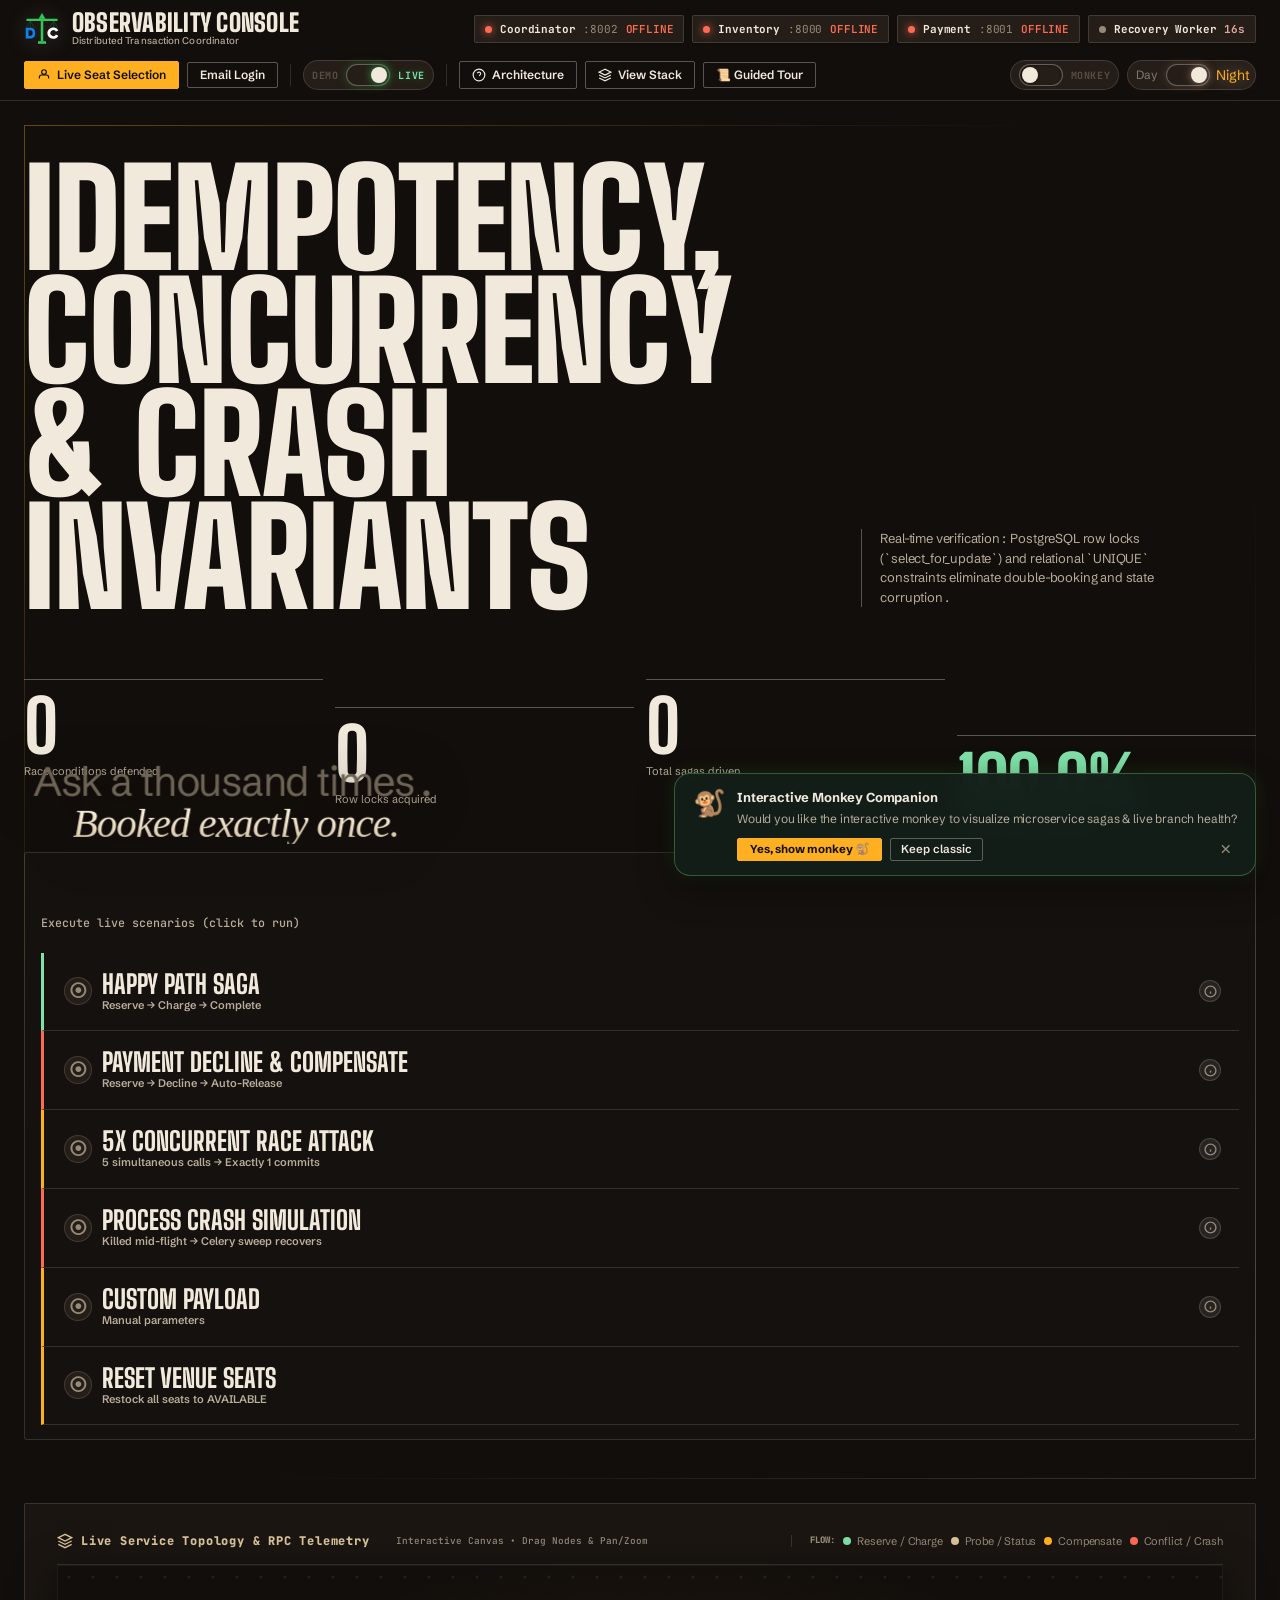
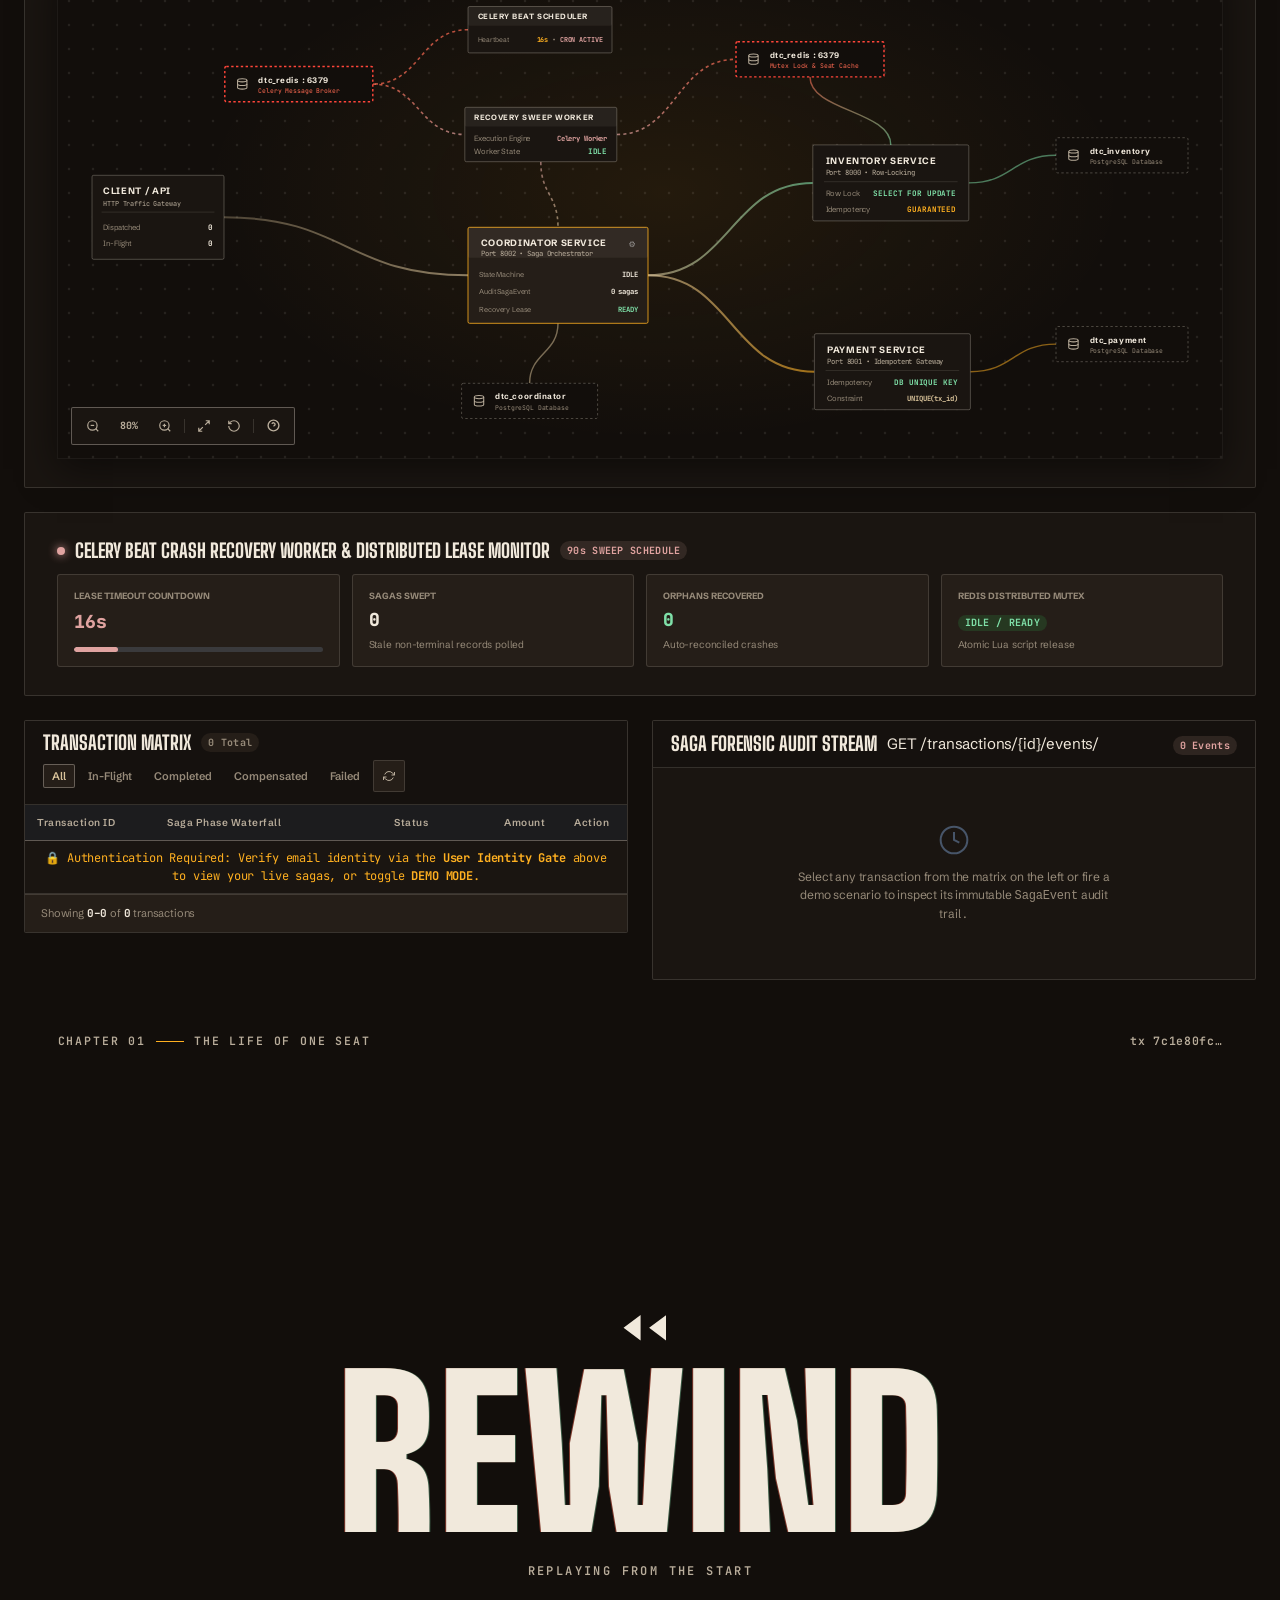
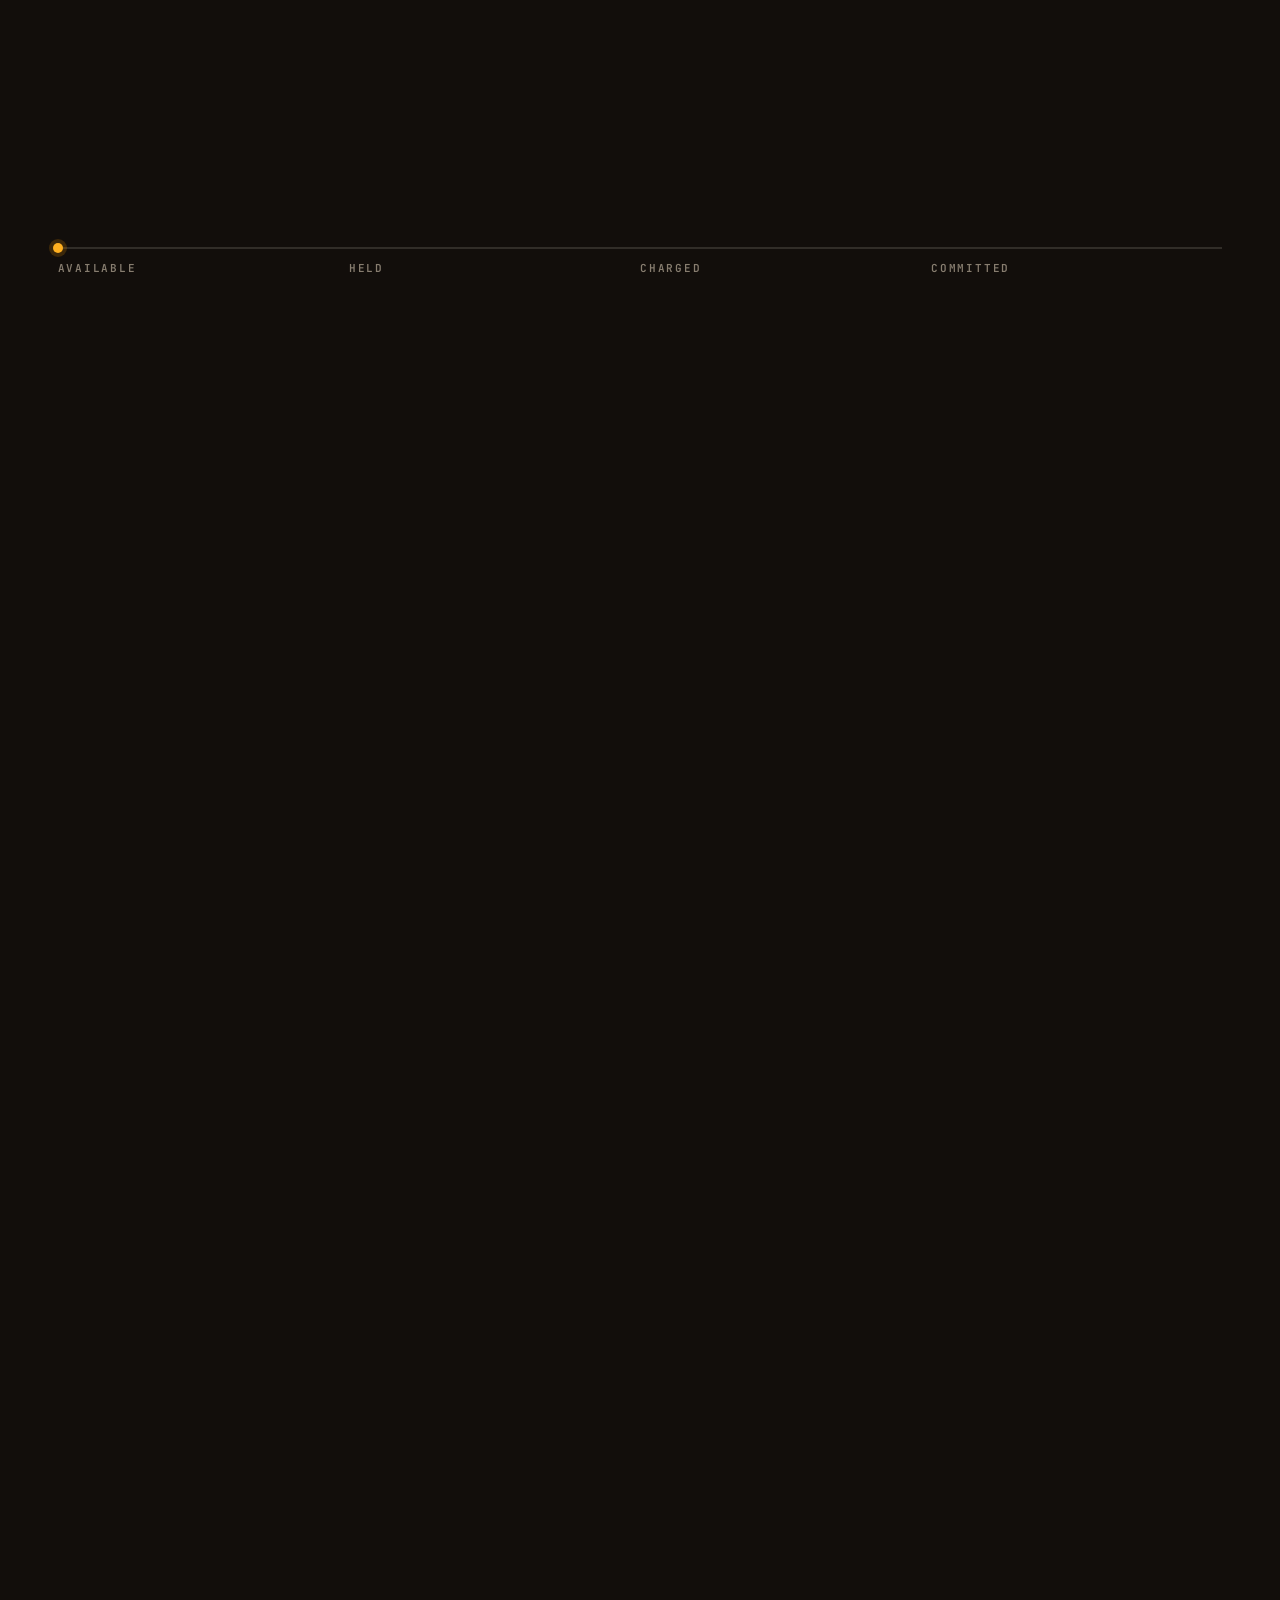
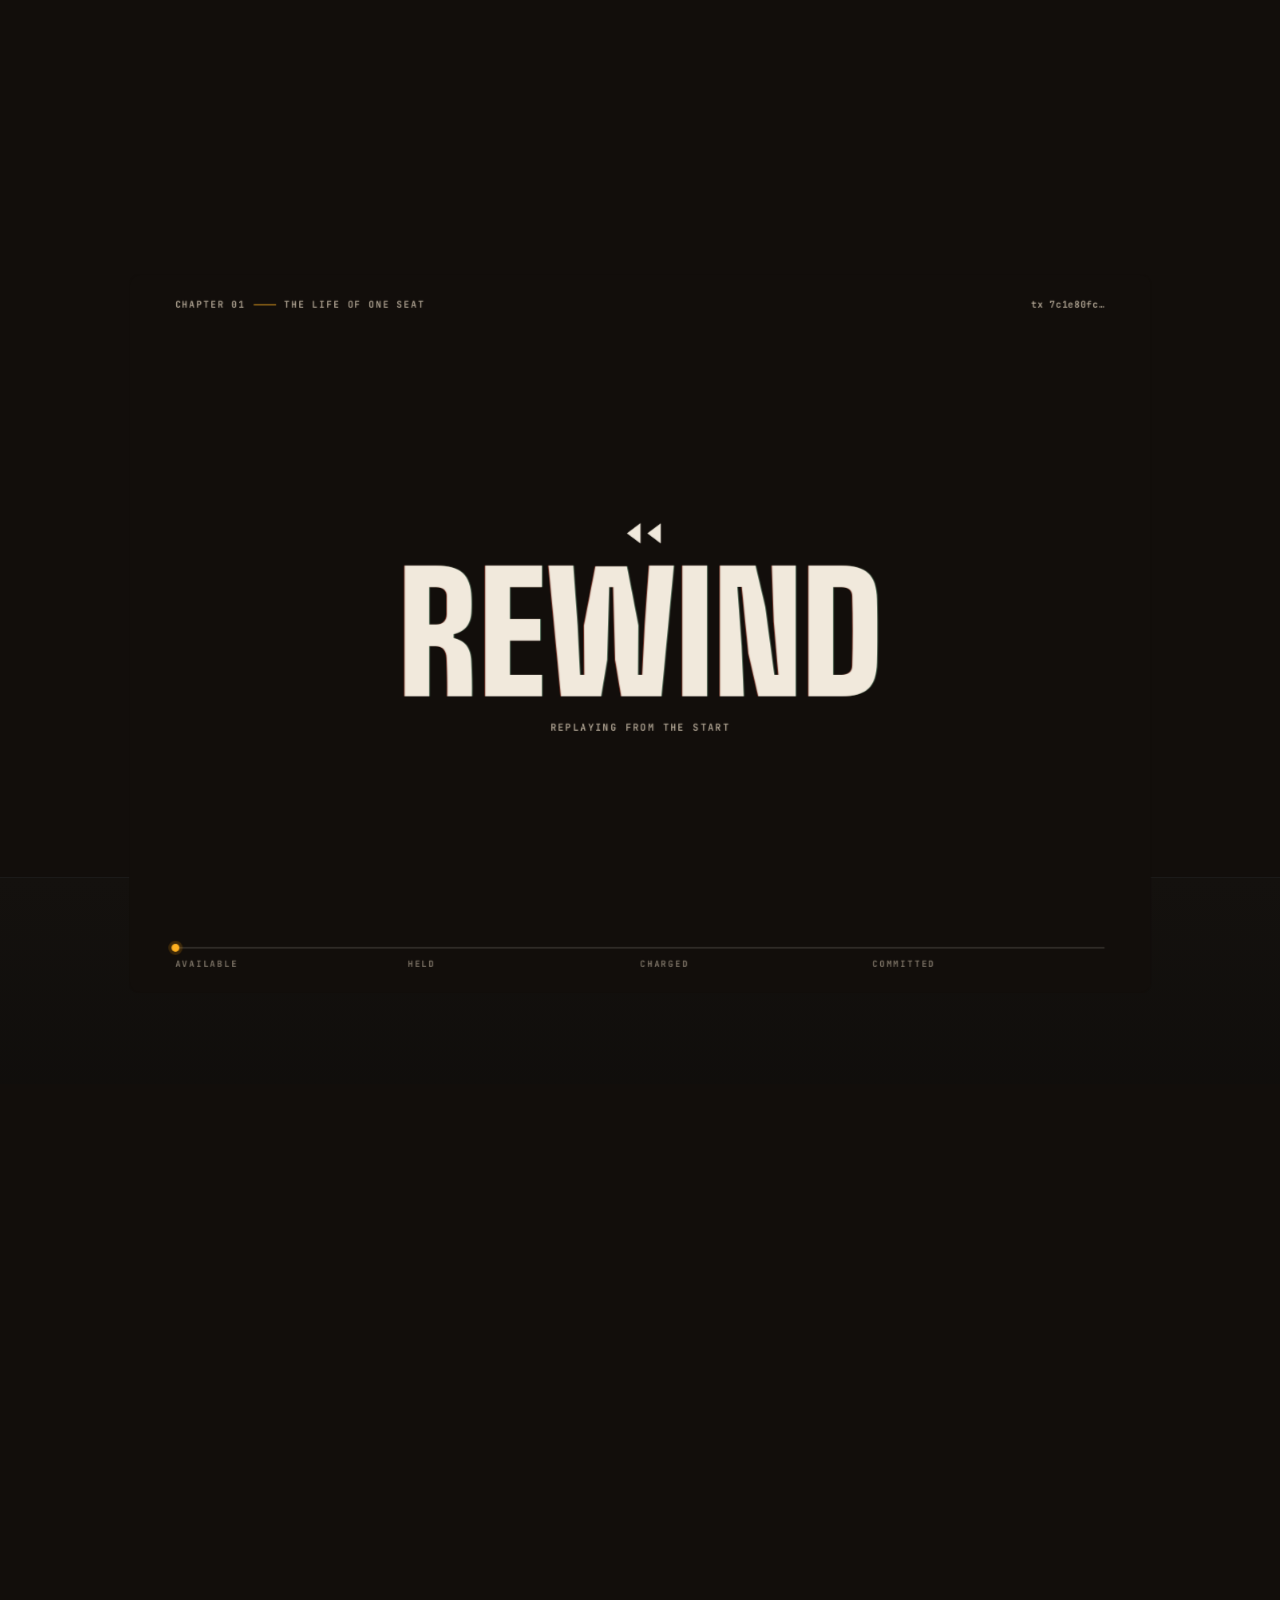
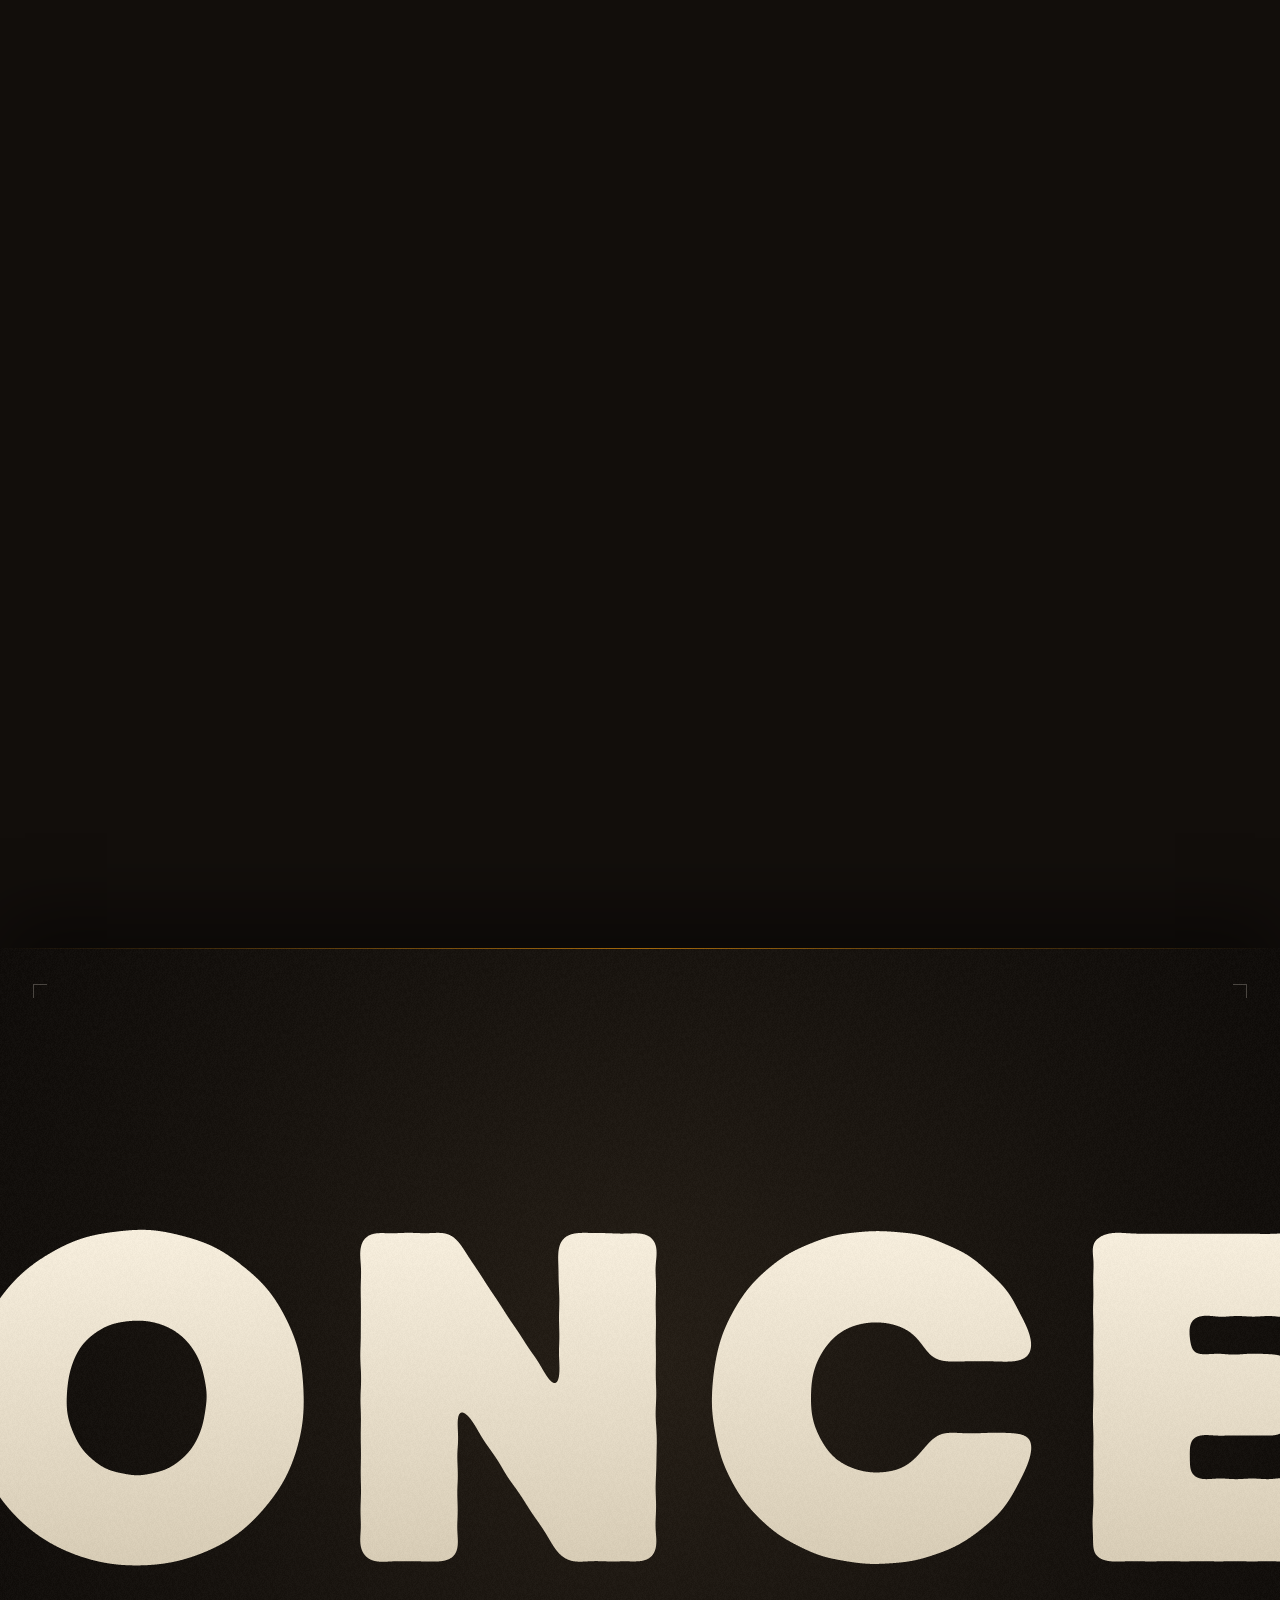
==== commit 0ec0b833: "Canvas message updated" ====
--- a/visualizer/index.html
+++ b/visualizer/index.html
@@ -1198,7 +1198,7 @@
     <div class="modal-dialog">
       <div class="modal-header">
         <h3>Architecture & Design Rationale</h3>
-        <button class="btn btn-icon btn-close-modal" id="btn-close-arch">✕</button>
+        <button type="button" class="btn btn-close-modal" id="btn-close-arch" aria-label="Close Architecture Modal">&times;</button>
       </div>
       <div class="modal-body arch-grid">
         <div class="arch-card">
@@ -1236,6 +1236,9 @@
           <h4>6. Microservice Isolation</h4>
           <p>Three independent Django services, three separate PostgreSQL databases. Zero shared database state. Completely isolated domain boundaries.</p>
         </div>
+      </div>
+      <div class="modal-footer" style="display: flex; justify-content: flex-end; align-items: center;">
+        <button type="button" class="btn btn-secondary btn-sm" id="btn-close-arch-footer">Close</button>
       </div>
     </div>
   </div>
@@ -1247,7 +1250,7 @@
           <svg viewBox="0 0 24 24" width="18" height="18" fill="none" stroke="currentColor" stroke-width="2"><polygon points="12 2 2 7 12 12 22 7 12 2"/><polyline points="2 17 12 22 22 17"/><polyline points="2 12 12 17 22 12"/></svg>
           <h3 style="margin: 0;">Tech Stack</h3>
         </div>
-        <button class="btn btn-icon btn-close-modal" id="btn-close-stack">✕</button>
+        <button type="button" class="btn btn-close-modal" id="btn-close-stack" aria-label="Close Stack Modal">&times;</button>
       </div>
       <div class="modal-body stack-grid" id="stack-items-container">
         <!-- Rendered statically / dynamically from manifest parser -->
@@ -1270,7 +1273,7 @@
             <span id="scen-info-badge" class="badge badge-success">3-Phase Forward Saga</span>
           </div>
         </div>
-        <button class="btn btn-icon btn-close-modal" id="btn-close-scen-info">✕</button>
+        <button type="button" class="btn btn-close-modal" id="btn-close-scen-info" aria-label="Close Scenario Modal">&times;</button>
       </div>
       <div class="modal-body scenario-info-body">
         <div class="scenario-info-card">
--- a/visualizer/style.css
+++ b/visualizer/style.css
@@ -2168,6 +2168,40 @@
   color: var(--text-primary);
 }
 
+.btn-close-modal {
+  display: inline-flex !important;
+  align-items: center;
+  justify-content: center;
+  width: 32px;
+  height: 32px;
+  padding: 0;
+  border-radius: 8px;
+  border: 1px solid var(--border-subtle, rgba(255, 255, 255, 0.12));
+  background: rgba(255, 255, 255, 0.05);
+  color: var(--text-secondary, #94a3b8);
+  cursor: pointer;
+  font-size: 18px;
+  line-height: 1;
+  transition: all 0.2s ease;
+}
+
+.btn-close-modal:hover {
+  background: rgba(255, 255, 255, 0.15);
+  color: var(--text-primary, #ffffff);
+  border-color: rgba(255, 255, 255, 0.25);
+}
+
+[data-theme="light"] .btn-close-modal {
+  background: #f1f1f4;
+  border-color: #d2d2d7;
+  color: #636366;
+}
+
+[data-theme="light"] .btn-close-modal:hover {
+  background: #e5e5ea;
+  color: #1d1d1f;
+}
+
 .modal-body {
   padding: 20px;
   overflow-y: auto;
--- a/visualizer/house-lights.css
+++ b/visualizer/house-lights.css
@@ -80,7 +80,7 @@
   transform:scaleX(0);transform-origin:left;transition:transform .45s var(--ease-light);}
 .nav-btn:hover::after,.nav-btn.active::after{transform:scaleX(1);}
 .nav-btn.active,.nav-btn:hover{color:var(--text-primary)!important;}
-#user-avatar-icon,#main-user-avatar-icon,#monkey-toggle-icon,.empty-icon,.btn-icon{display:none!important;}
+#user-avatar-icon,#main-user-avatar-icon,#monkey-toggle-icon,.empty-icon{display:none!important;}
 .toggle-icon-light,.toggle-icon-dark{font-size:0!important;cursor:pointer;}
 .toggle-icon-light::after{content:"Day";font-size:12px;} .toggle-icon-dark::after{content:"Night";font-size:12px;}
 .toggle-icon-light.active::after,.toggle-icon-dark.active::after{color:var(--accent-amber);}
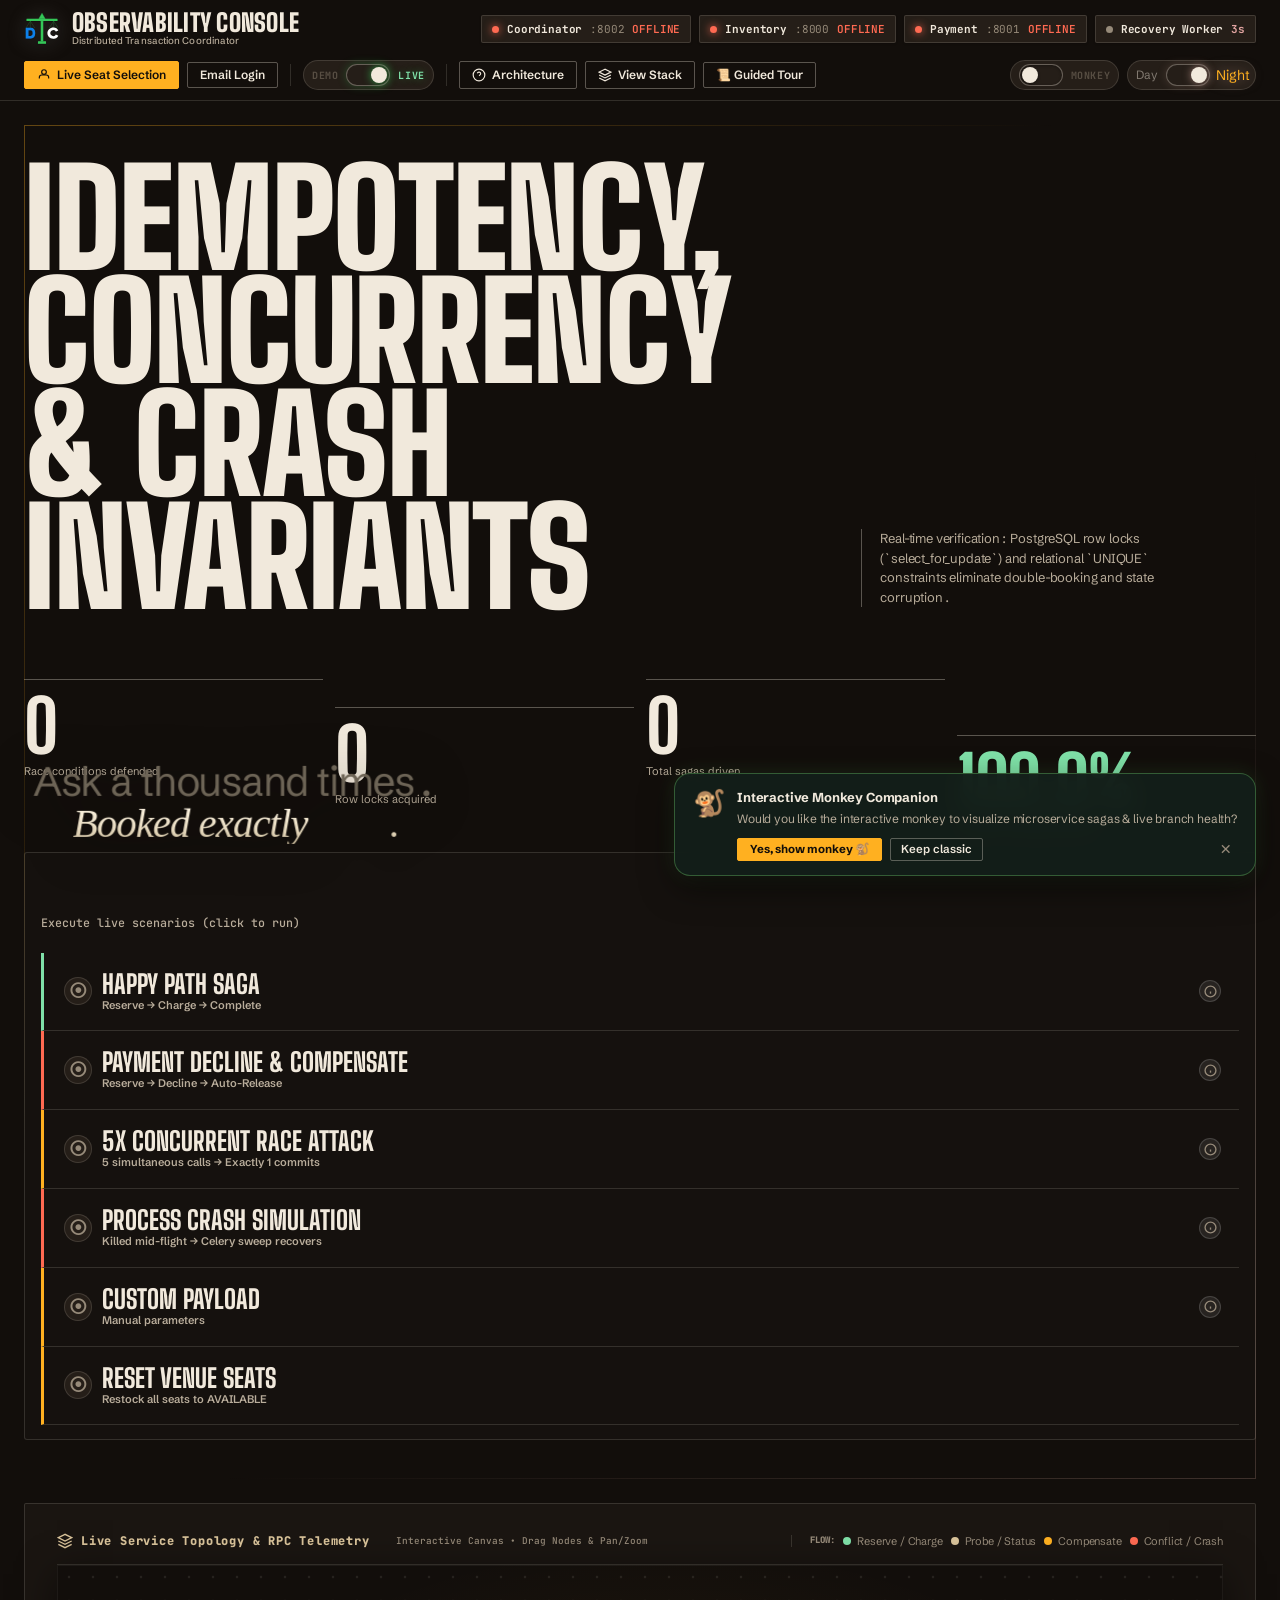
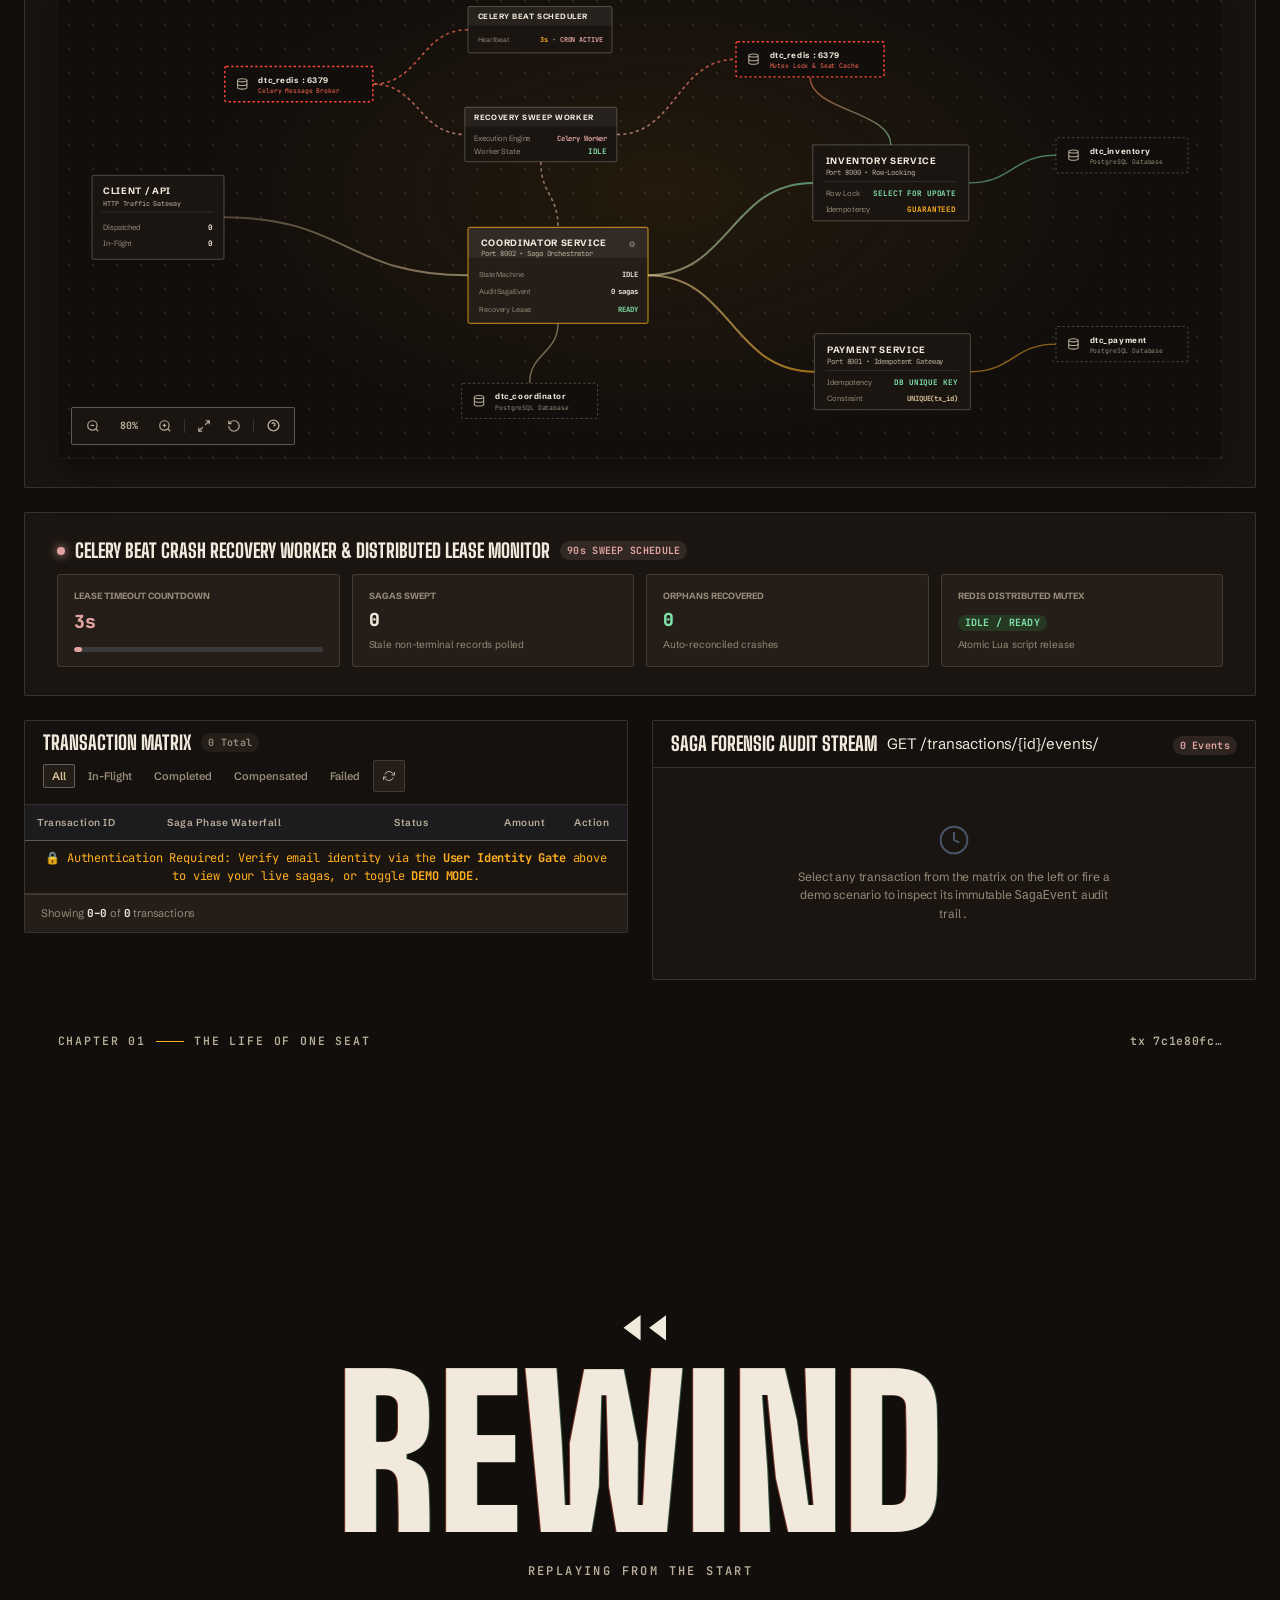
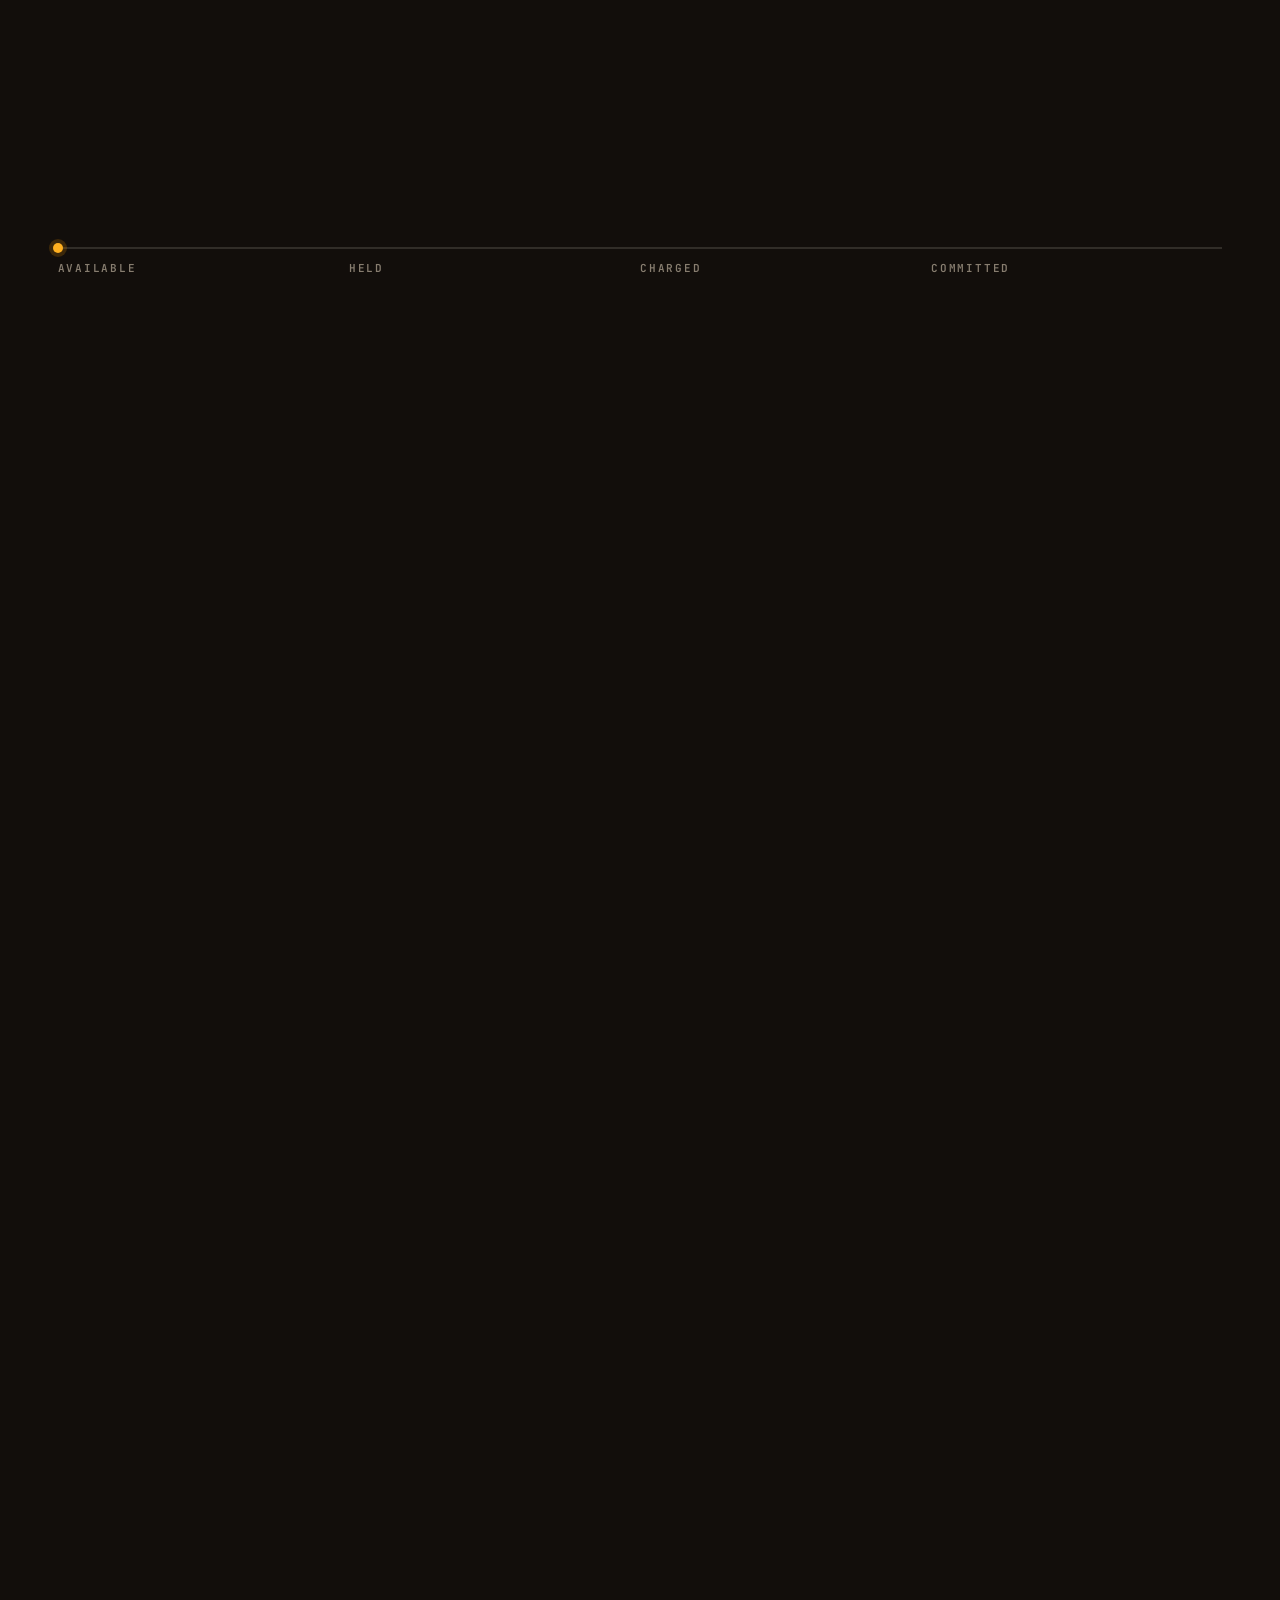
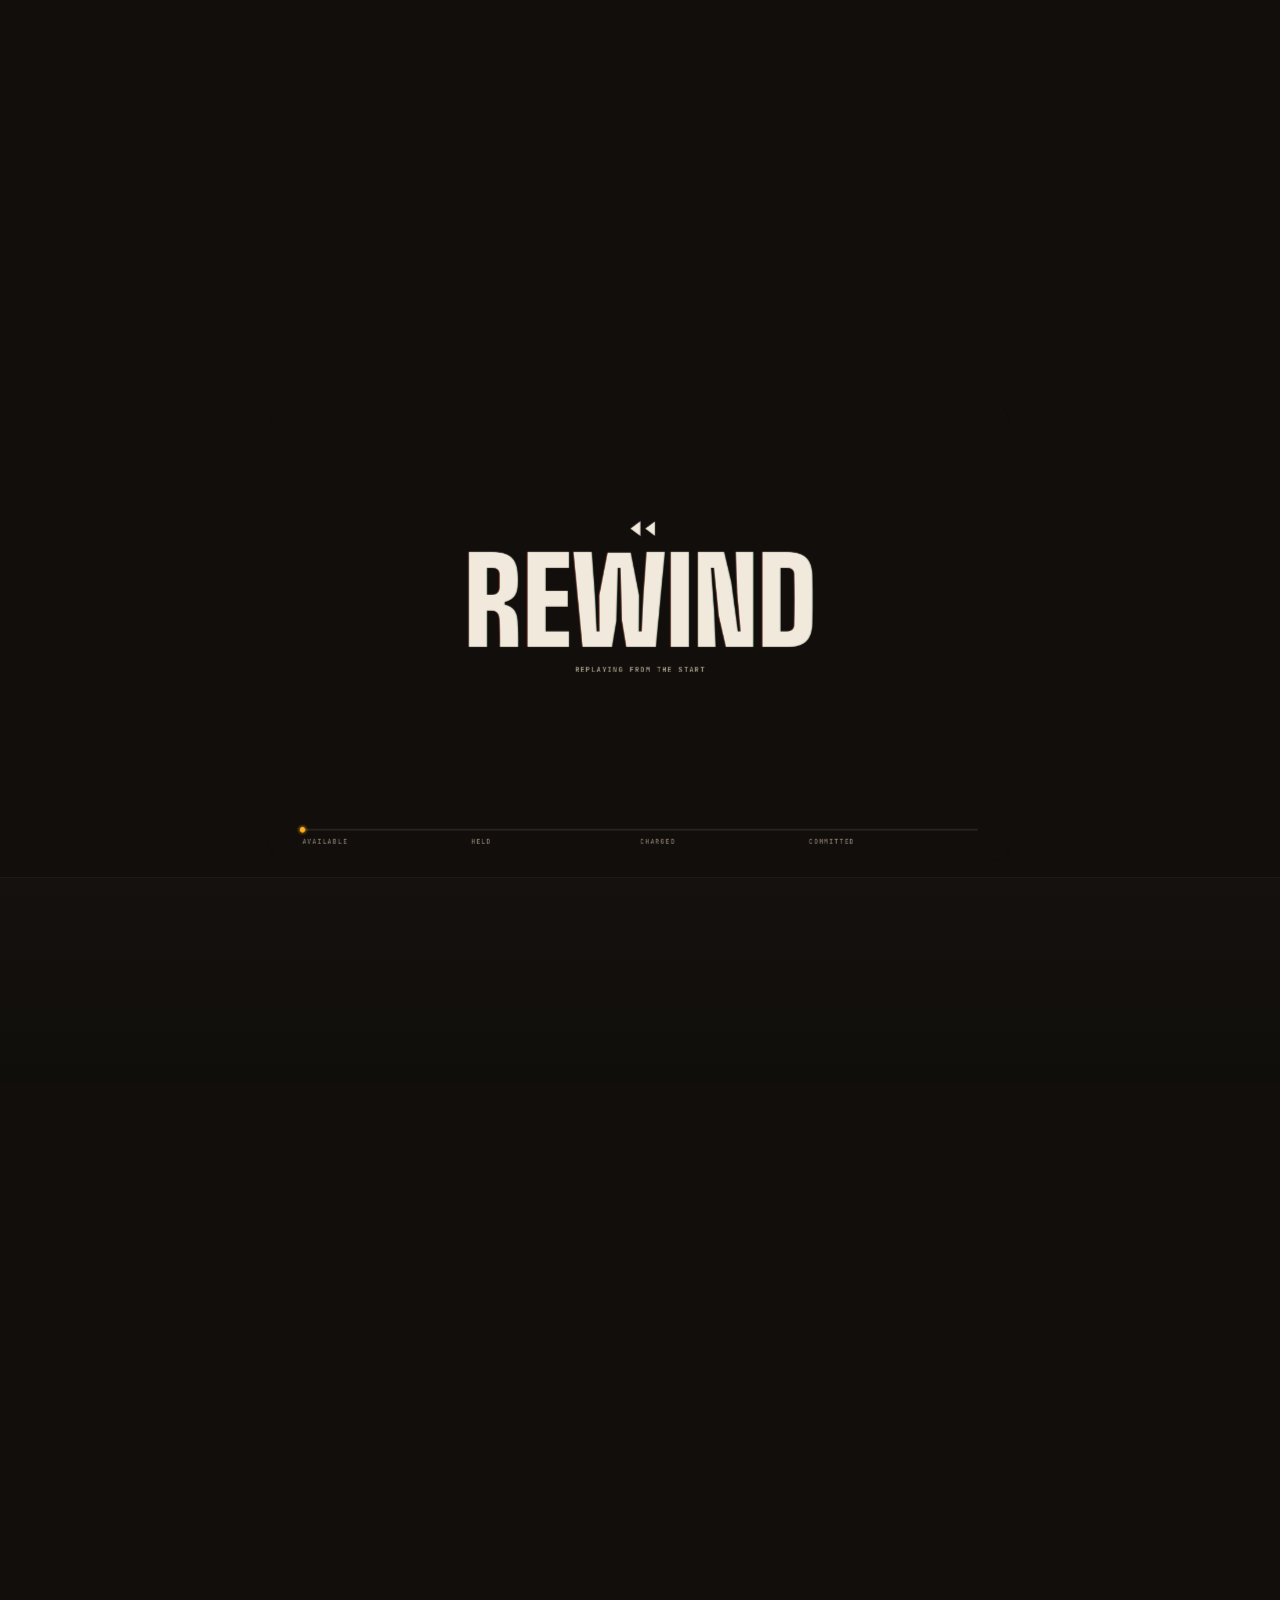
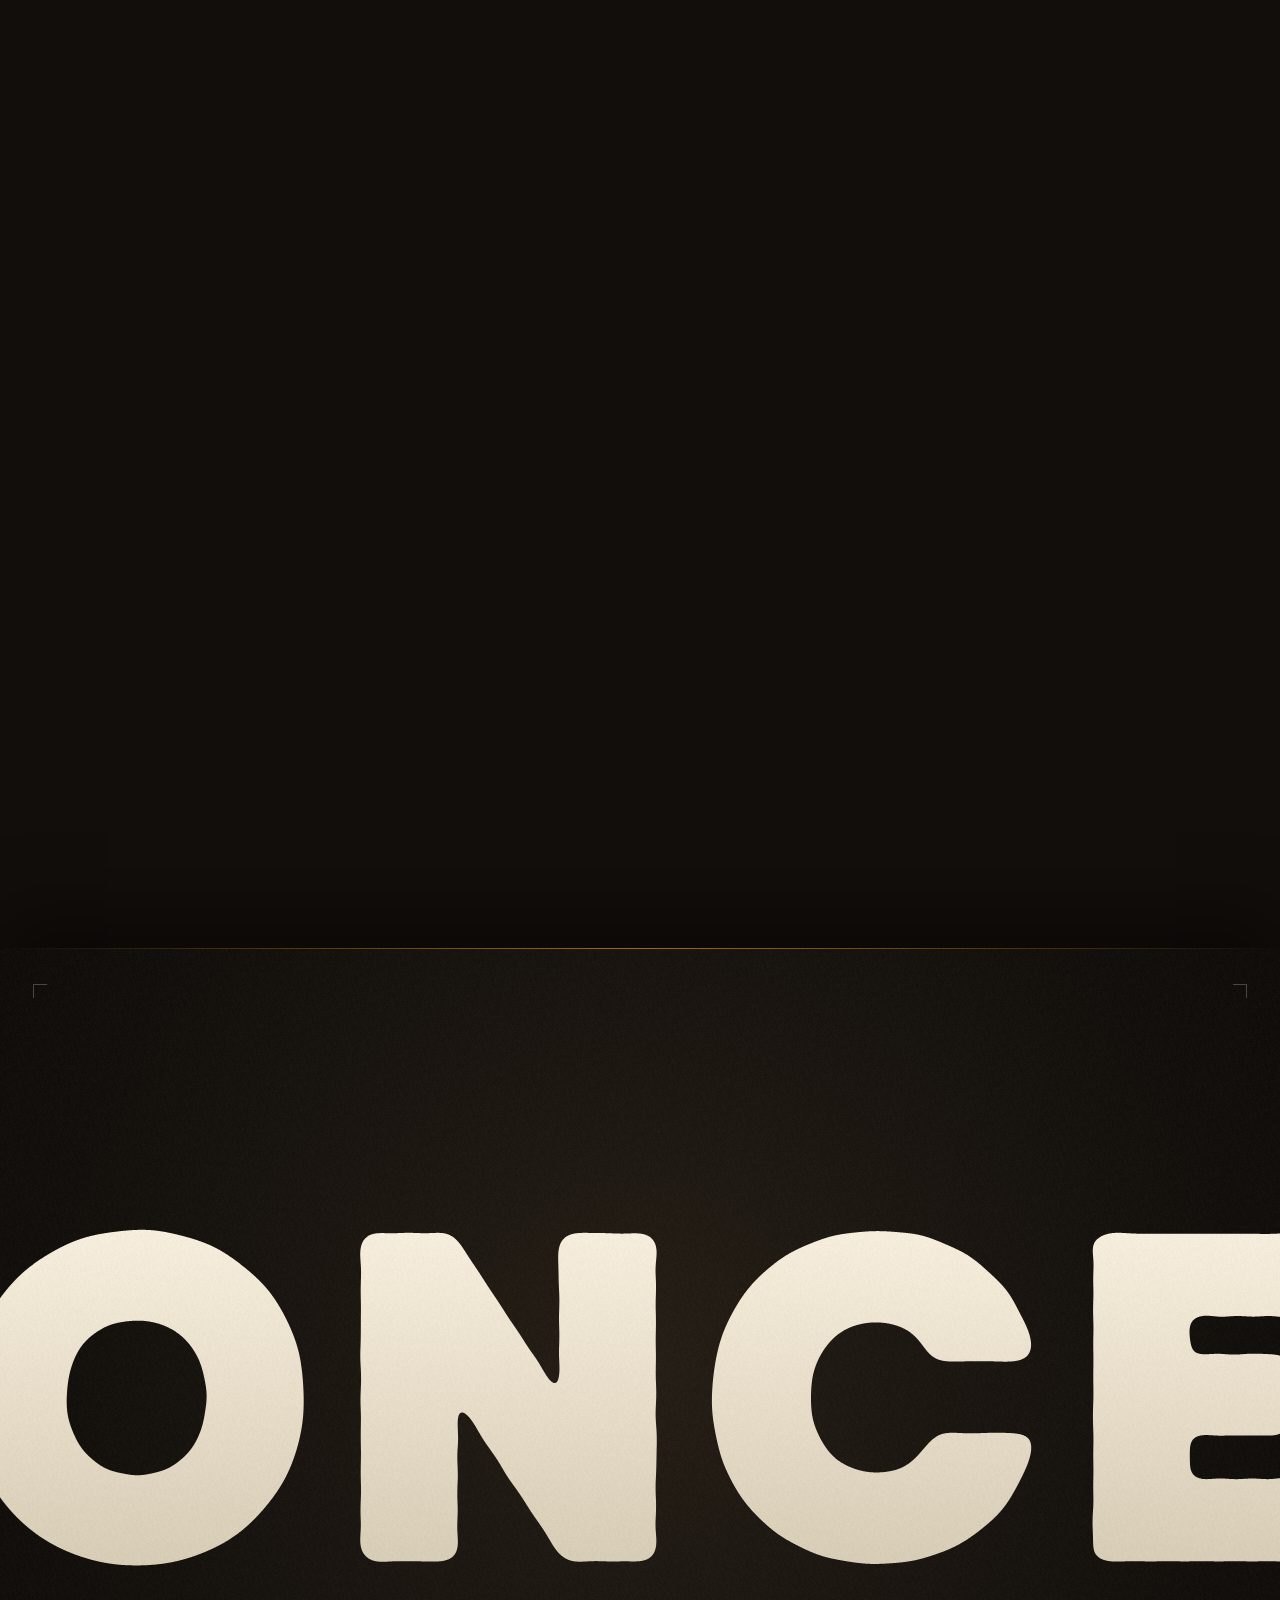
==== commit 171e3163: "fix: smooth black curtain transition for seat selection without 0% flash or reload animation" ====
--- a/visualizer/index.html
+++ b/visualizer/index.html
@@ -31,8 +31,27 @@
       } catch (e) {}
     }
   </script>
+  <style>
+    /* Immediate skip of preloader if already watched; instant cover if arriving via curtain */
+    html.dtc-entry-skip #dtc-entry-screen { display: none !important; }
+    html.dtc-entry-skip, html.dtc-entry-skip body { overflow: auto !important; }
+    html.hl-arrived #hl-curtain { transform: scaleY(1) !important; transform-origin: top !important; transition: none !important; }
+  </style>
+  <script>
+    try {
+      if (localStorage.getItem("dtc_entry_watched") === "1" || sessionStorage.getItem("dtc_entry_watched") === "1") {
+        document.documentElement.classList.add("dtc-entry-skip");
+      }
+      if (sessionStorage.getItem("dtc_hl_from") === "1") {
+        document.documentElement.classList.add("hl-arrived");
+      }
+    } catch (e) {}
+  </script>
 </head>
 <body>
+
+  <!-- Transition Curtain -->
+  <div id="hl-curtain" aria-hidden="true"></div>
 
   <!-- DTC Liquid Entry Preloader Screen (NeoLeaf Architecture) -->
   <div id="dtc-entry-screen" class="dtc-entry-overlay">
--- a/visualizer/house-lights.css
+++ b/visualizer/house-lights.css
@@ -53,12 +53,13 @@
 body:has(.pm-urgent){--hl-light:255,106,82;}   /* last 60s of a hold: the room turns ember */
 
 /* ---------- Page curtain + scroll rule ---------- */
-#hl-curtain{position:fixed;inset:0;z-index:99999;background:var(--bg-deep);pointer-events:none;
+#hl-curtain{position:fixed;inset:0;z-index:99999999;background:#000000;pointer-events:none;
   transform:scaleY(0);transform-origin:bottom;}
-#hl-curtain.cover{transform:scaleY(1);}
-#hl-curtain.drop{transition:transform .46s var(--ease-curtain);transform:scaleY(1);}
+#hl-curtain.cover{transform:scaleY(1);transform-origin:top;}
+#hl-curtain.drop{transition:transform .46s var(--ease-curtain);transform:scaleY(1);transform-origin:bottom;}
 #hl-curtain.lift{transform:scaleY(1);transform-origin:top;}
-#hl-curtain.lift.go{transition:transform .7s var(--ease-curtain);transform:scaleY(0);}
+#hl-curtain.lift.go{transition:transform .7s var(--ease-curtain);transform:scaleY(0);transform-origin:top;}
+html.hl-arrived #hl-curtain{transform:scaleY(1)!important;transform-origin:top!important;transition:none!important;}
 #hl-rule{position:fixed;left:0;top:0;height:2px;width:100%;z-index:9998;background:var(--accent-amber);
   transform:scaleX(0);transform-origin:left;pointer-events:none;}
 
--- a/visualizer/finale.css
+++ b/visualizer/finale.css
@@ -75,7 +75,10 @@
 .fx-eyebrow{margin:0 0 clamp(10px,1.6vh,18px);display:flex;align-items:center;gap:10px;font:600 10.5px/1 ui-monospace,"SF Mono",Menlo,monospace;letter-spacing:.14em;text-transform:uppercase;color:var(--amb)}
 .fx-eyebrow::before{content:"";width:22px;height:1px;background:currentColor}
 .fx-h{margin:0;font-weight:400;font-size:clamp(28px,3.2vw,58px);line-height:1;letter-spacing:-.035em}
-.fx-h span{display:block}
+.fx-h > span{display:block}
+.fx-h .fx-u-once{display:inline-block;position:relative}
+.fx-h .fx-u-once::after{content:"";position:absolute;left:0;right:0;bottom:-0.08em;height:max(2px,0.04em);background:#ffffff;border-radius:1px;box-shadow:0 0 8px rgba(255,255,255,.45);transform:scaleX(0);transform-origin:left;transition:transform .85s cubic-bezier(.16,1,.3,1) .15s}
+.fx.fx-seq-done .fx-h .fx-u-once::after{transform:scaleX(1)}
 .fx-h .l1{color:var(--faint)}
 .fx-h .l2{font-family:"Iowan Old Style","Palatino Linotype",Palatino,"Book Antiqua",Georgia,serif;font-style:italic;font-weight:400;letter-spacing:-.025em;
   background:linear-gradient(180deg,#fff7e6,#e9dcc2 60%,#cdbd9c);-webkit-background-clip:text;background-clip:text;color:transparent}
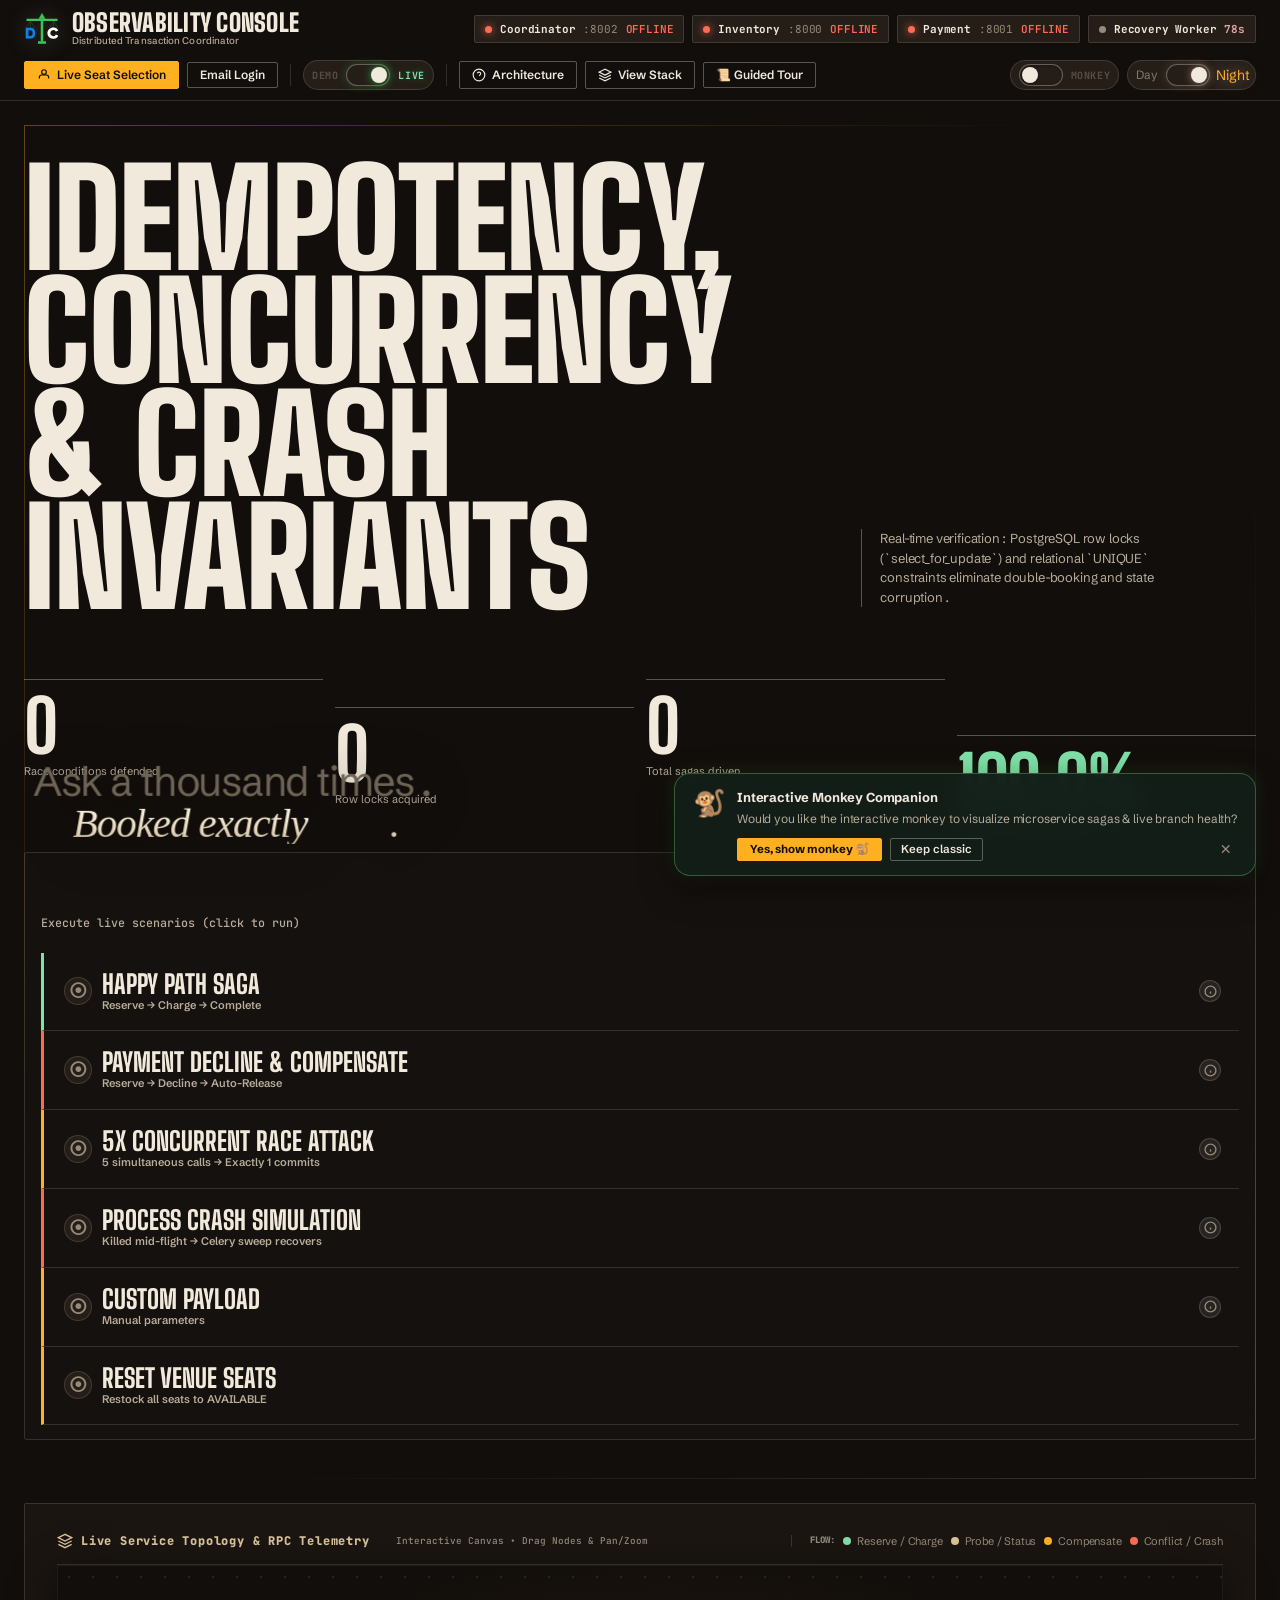
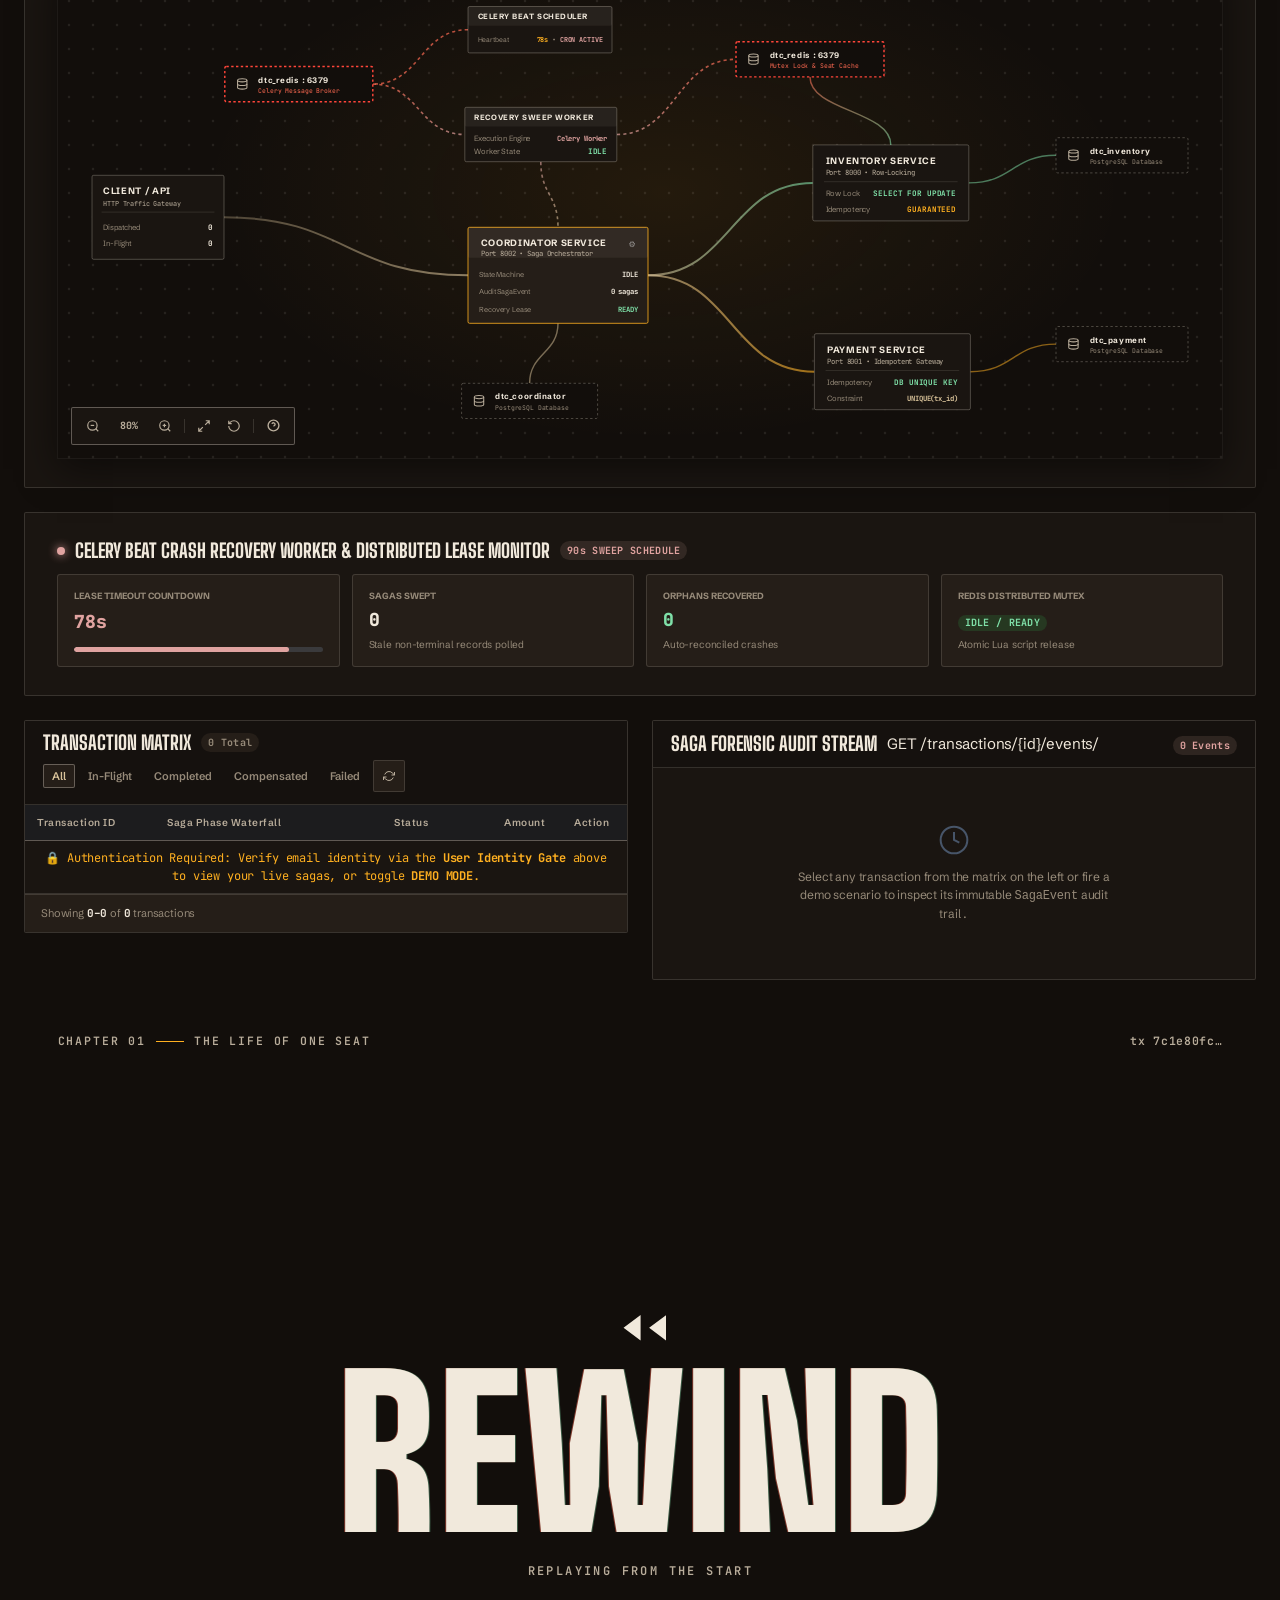
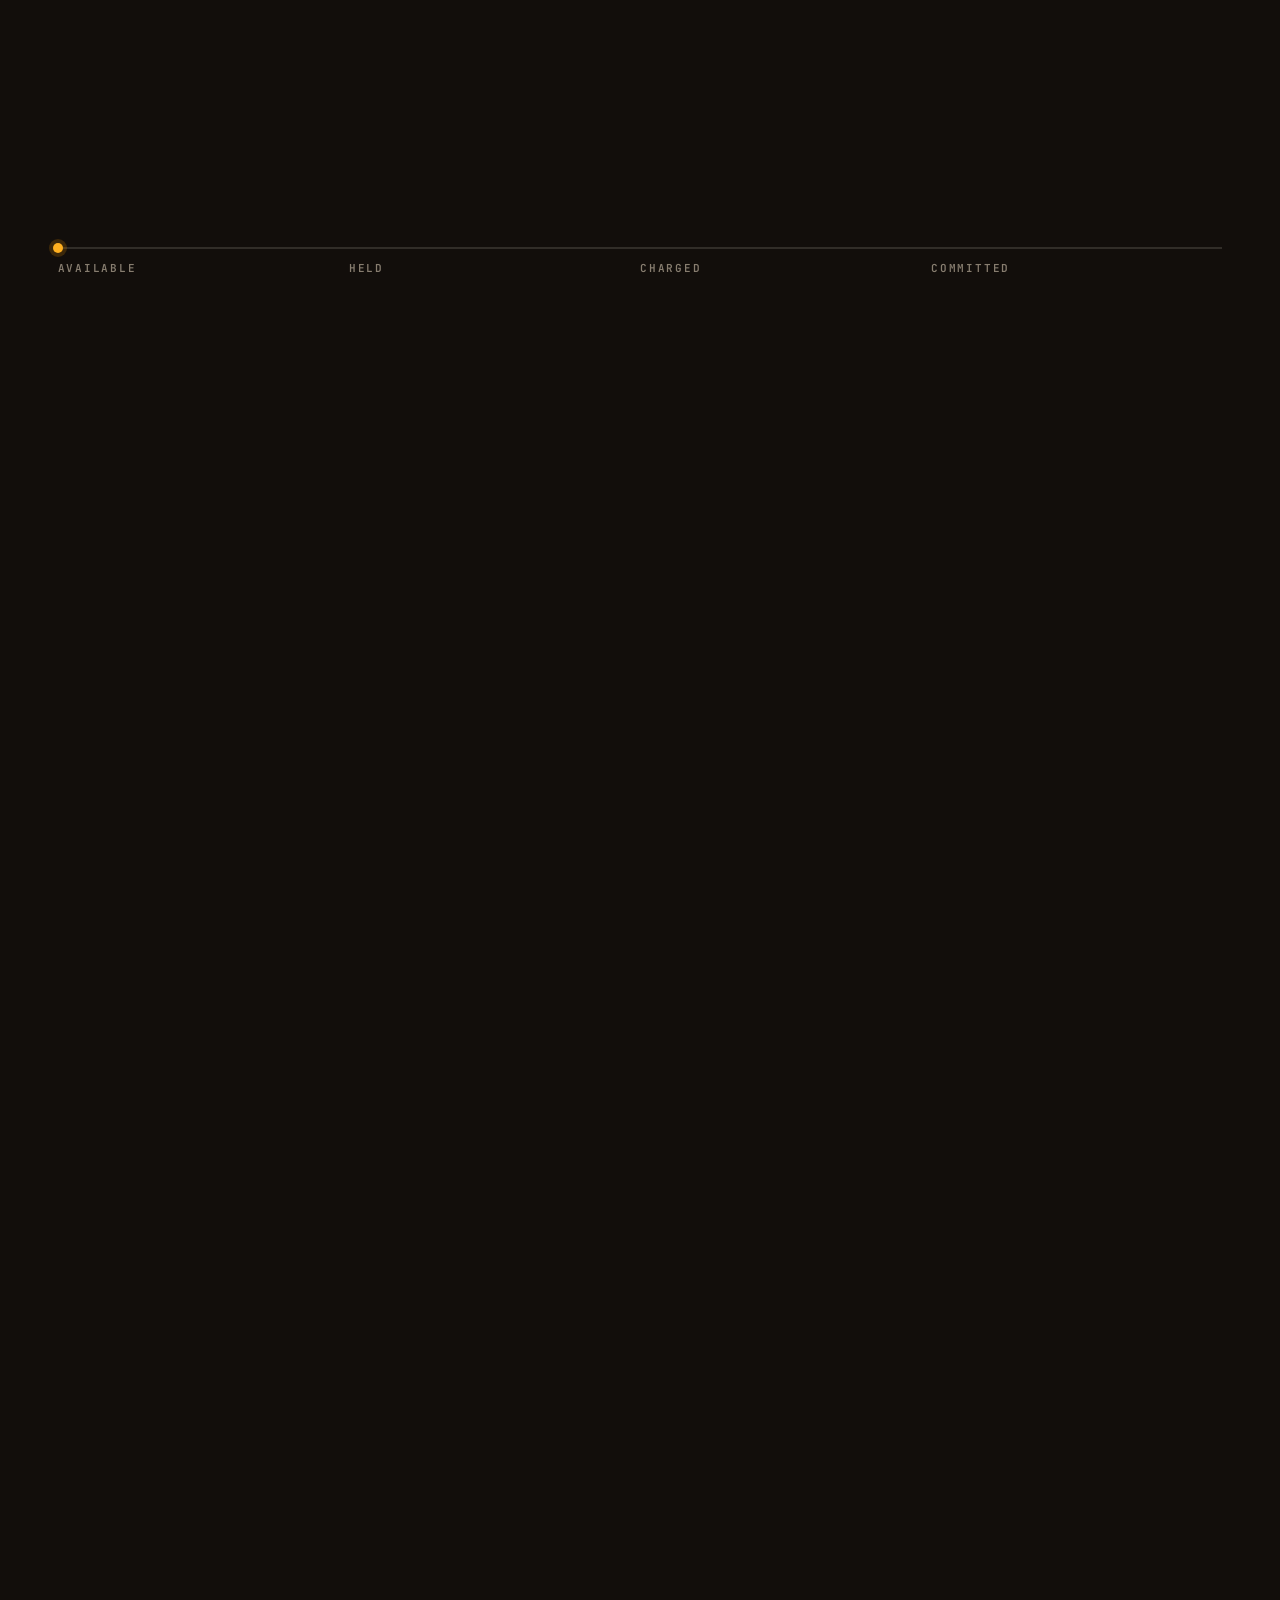
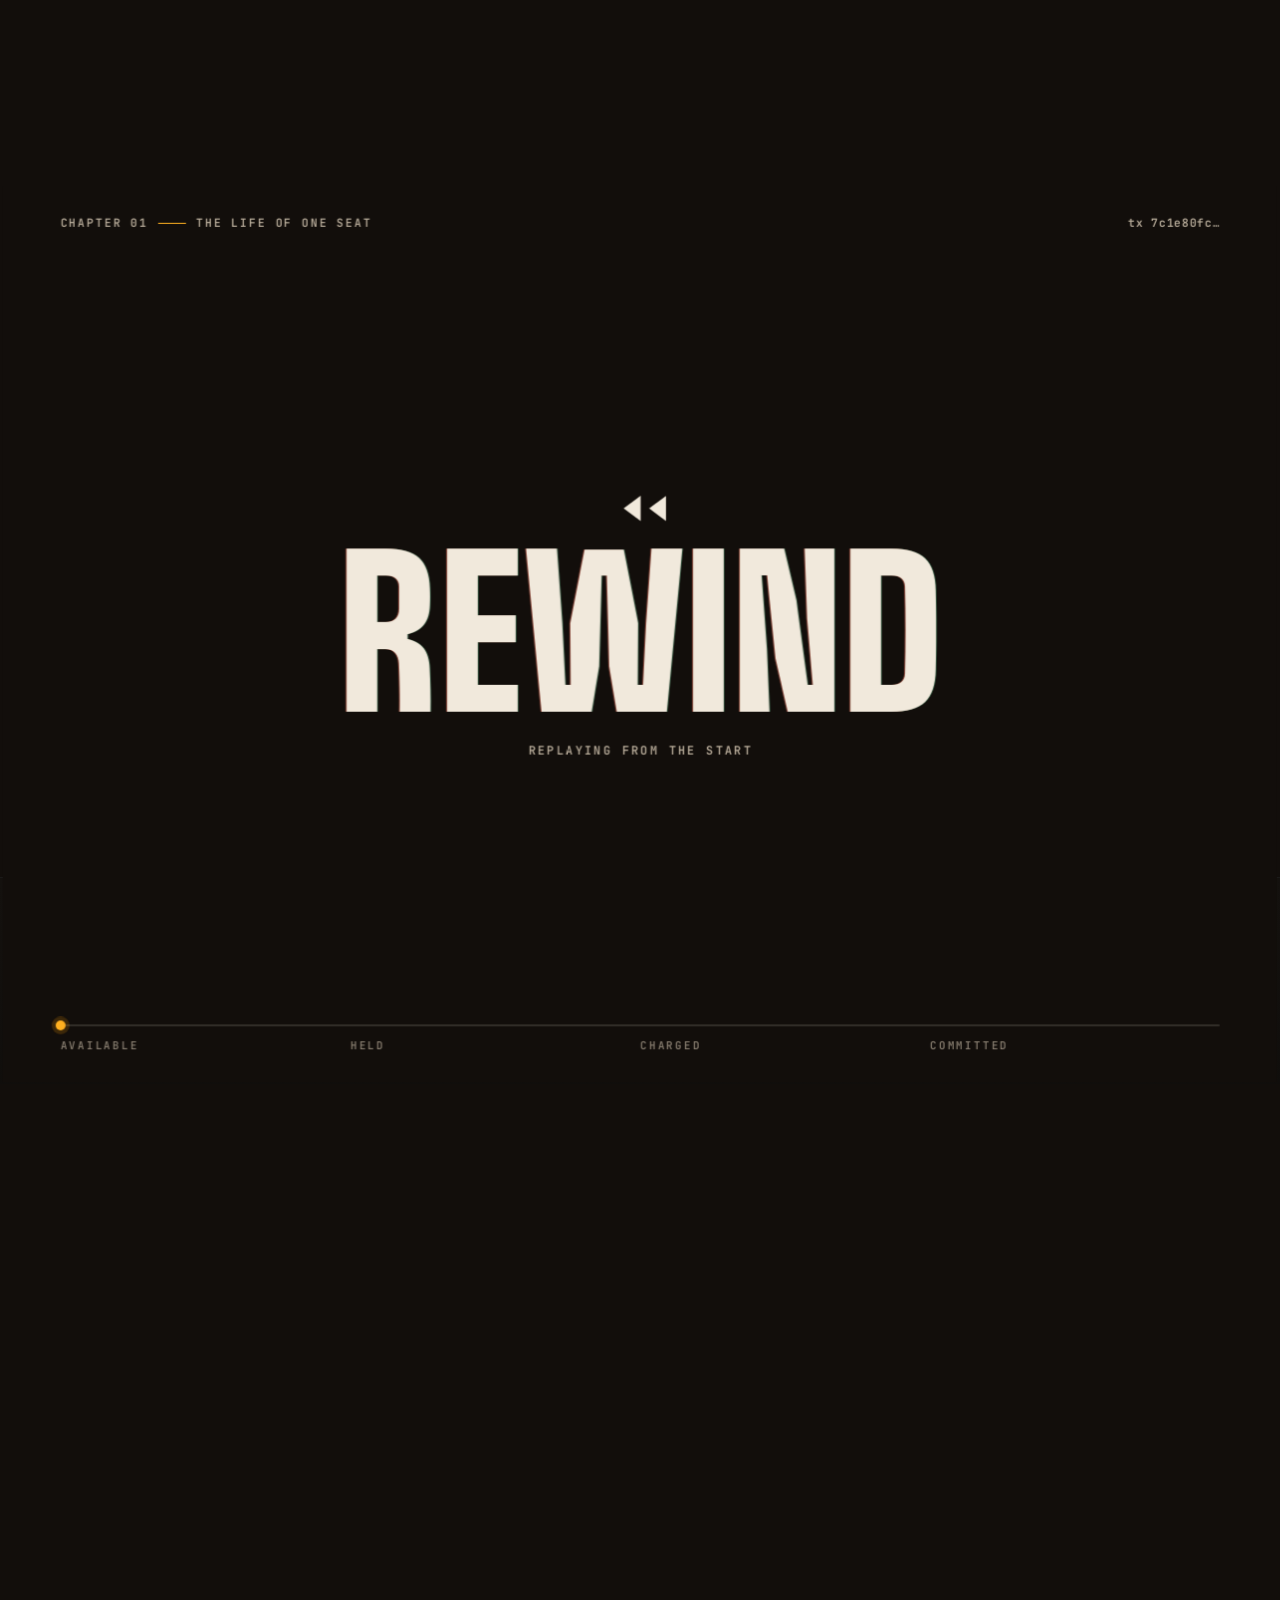
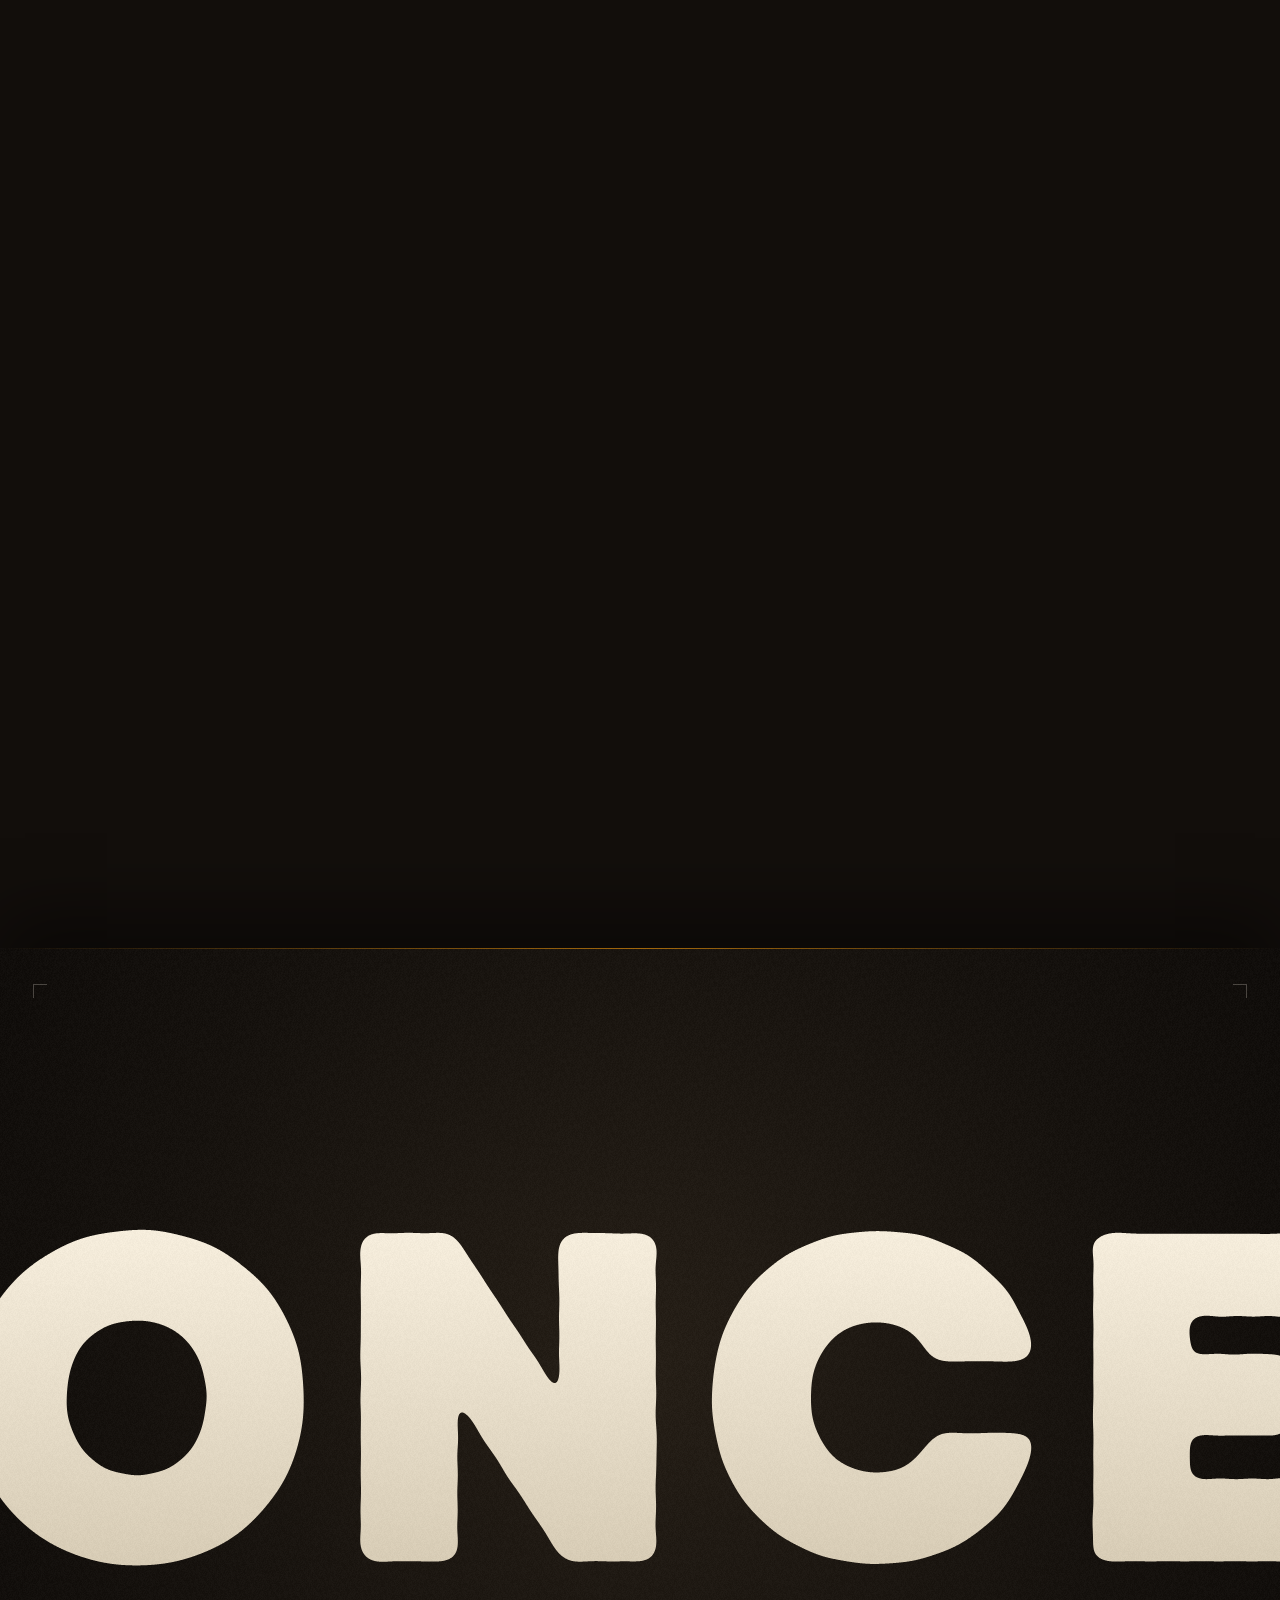
==== commit 57195f57: "Session based throttling added for anonymous user" ====
--- a/visualizer/index.html
+++ b/visualizer/index.html
@@ -1454,7 +1454,7 @@
     </div>
   </div>
 
-  <script src="app.js?v=6.2.0"></script>
+  <script src="app.js?v=6.2.2"></script>
   <script src="motion.js?v=2.0.0"></script>
   <script src="responsive.js?v=1.0.0"></script>
   <script src="monkey-branch.js?v=1.0.0"></script>
--- a/visualizer/style.css
+++ b/visualizer/style.css
@@ -2011,7 +2011,7 @@
 
 .toast-container {
   position: fixed;
-  bottom: 24px;
+  top: 24px;
   right: 24px;
   display: flex;
   flex-direction: column;
@@ -2646,7 +2646,7 @@
   .toast-container {
     left: 14px;
     right: 14px;
-    bottom: 14px;
+    top: 14px;
     width: auto;
     max-width: 100%;
   }
